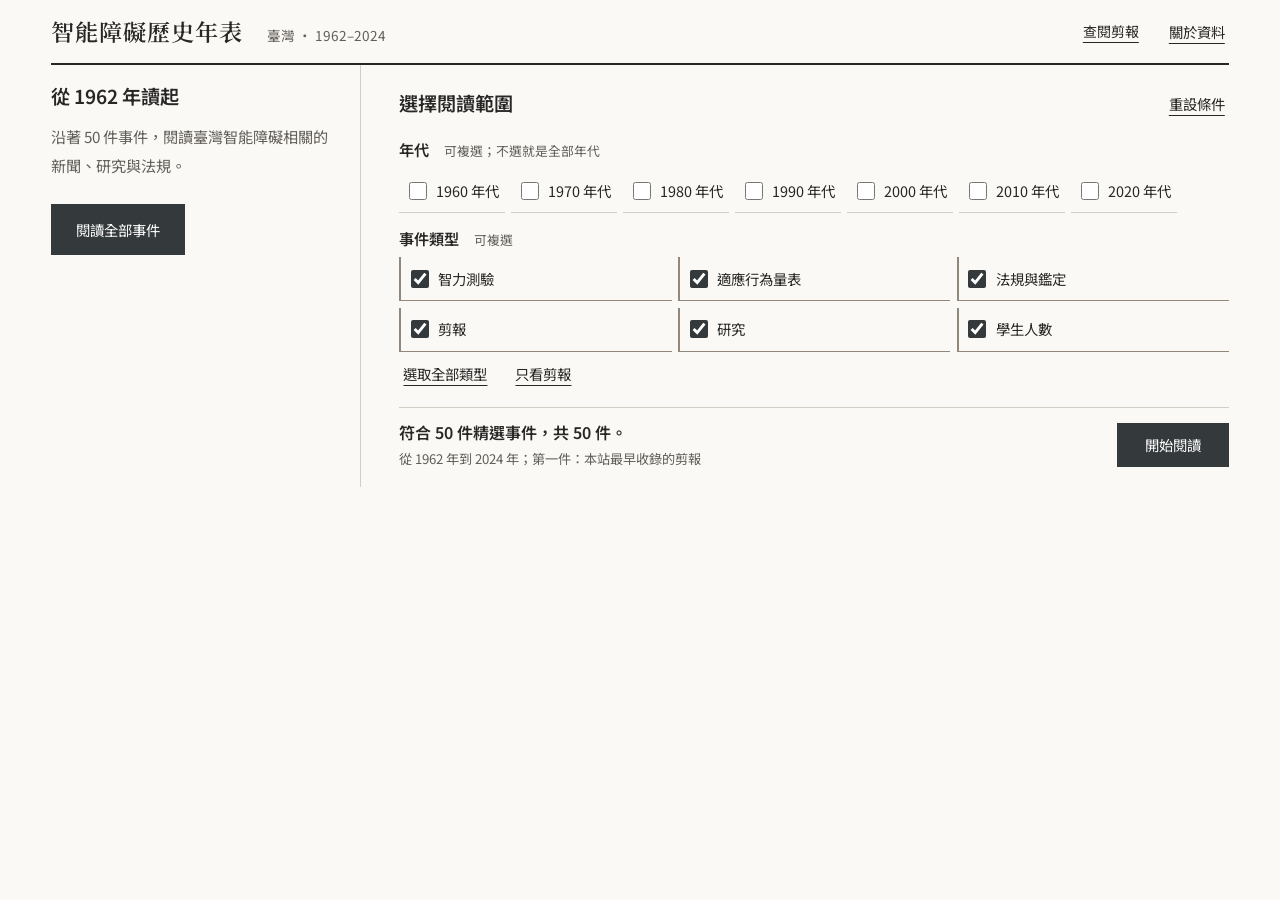
==== index.html @ f9fdf87b "Remove attachment example notices from event headings" ====
<!doctype html>
<html lang="zh-Hant-TW"><head><meta charset="utf-8">
<meta name="viewport" content="width=device-width,initial-scale=1,viewport-fit=cover">
<meta name="color-scheme" content="light dark">
<meta name="description" content="50 件智能障礙歷史精選事件，結合 738 篇剪報、研究與人數資料。選擇範圍後沿時間閱讀。">
<title>智能障礙歷史年表</title>
<link rel="icon" href="icon.svg">
<link rel="preconnect" href="https://fonts.googleapis.com">
<link rel="preconnect" href="https://fonts.gstatic.com" crossorigin>
<link href="https://fonts.googleapis.com/css2?family=Noto+Serif+TC:wght@500;600&family=Noto+Sans+TC:wght@400;500;600&display=swap" rel="stylesheet">
<style>:root{color-scheme:light;--paper:#f7f5ef;--ink:#252e2b;--muted:#59625c;--line:#c9cdc3;--subtle:#e9ece3;--active:#294b3d;--on:#fff;--iq:#305c80;--ab:#28745d;--law:#8a6023;--news:#a34d30;--lit:#835478;--people:#566936;--serif:'Noto Serif TC','PMingLiU',serif;--sans:'Noto Sans TC','Microsoft JhengHei',sans-serif;--column:320px}
*{box-sizing:border-box}html{font-size:16px;scroll-padding-top:20px}body{margin:0;background:var(--paper);color:var(--ink);font:1rem/1.8 var(--sans);overflow-wrap:anywhere}button,input,select{font:inherit;color:inherit}a{color:inherit;text-underline-offset:5px}button{cursor:pointer;background:transparent;border:1px solid var(--line);border-radius:3px;padding:8px 15px;min-height:44px;font-size:.9rem;line-height:1.6}button:hover{background:var(--subtle);border-color:var(--muted)}button:disabled{cursor:default;opacity:.45}button:disabled:hover{background:transparent;border-color:var(--line)}.primary{background:var(--active);border-color:var(--active);color:var(--on)}.primary:hover{background:#1d3c30;border-color:#1d3c30}.text-button{border:0;text-decoration:underline;text-underline-offset:5px;padding-inline:4px}.text-button:hover{background:transparent}h1,h2,h3,h4,p{margin:0}h1{font:600 clamp(1.9rem,3vw,2.7rem)/1.45 var(--serif);letter-spacing:.015em}h2{font:600 1.45rem/1.6 var(--serif)}h3{font-size:1.05rem;font-weight:600}h4{font-size:1rem;font-weight:500}:focus-visible{outline:3px solid var(--active);outline-offset:4px}input[type=checkbox]{width:18px;height:18px;accent-color:var(--active);flex:none}[hidden]{display:none!important}.sr-only{position:absolute;width:1px;height:1px;overflow:hidden;clip-path:inset(50%)}.skip{position:absolute;top:8px;left:8px;z-index:20;background:var(--paper);padding:12px}.skip:not(:focus){clip-path:inset(50%);width:1px;height:1px;overflow:hidden;padding:0}.site-header{display:flex;align-items:center;justify-content:space-between;gap:20px;flex-wrap:wrap;margin:0 4vw;padding:16px 0;border-bottom:1px solid var(--ink)}.brand{display:flex;align-items:center;gap:12px;font-family:var(--serif);font-weight:600;text-decoration:none}.site-header nav{display:flex;align-items:center;gap:26px;font-size:.875rem}.site-header a,.site-header button{min-height:44px;display:inline-flex;align-items:center}.site-header nav a{text-decoration:underline}.site-header nav a:hover{text-decoration:underline}.site-header nav a[aria-current=page]{border-bottom:2px solid var(--active)}main{max-width:1800px;margin:auto;padding:0 4vw 64px}.section-index{font-size:.8rem;letter-spacing:.07em;color:var(--muted)}.eyebrow{margin-bottom:8px}#selection{display:grid;grid-template-columns:minmax(240px,1fr) minmax(0,2.1fr);border-top:1px solid var(--line);max-width:1400px}.selection-intro{padding:32px 42px 32px 0;border-right:1px solid var(--line)}.selection-intro h2{font-size:2rem;line-height:1.6;margin:14px 0}.selection-intro>p:not(.section-index){font-size:.95rem;color:var(--muted)}.selection-intro>.primary{display:block;width:100%;max-width:300px;margin-top:24px;padding-block:13px;text-align:left}.selection-intro>#resumeReading{margin-top:12px;width:100%;max-width:300px}.selection-form{padding:26px 0 20px 42px}.section-title{display:flex;justify-content:space-between;align-items:center;margin-bottom:8px}.section-lead{color:var(--muted);font-size:.9rem;margin-top:6px}fieldset{border:0;margin:28px 0;padding:0}legend{font-size:1rem;font-weight:600;margin-bottom:13px;padding:0;width:100%}legend small{font-size:.8rem;font-weight:400;color:var(--muted);margin-left:12px}.step{display:inline-block;font:500 .8rem/1.5 var(--sans);color:var(--muted);margin-right:14px}.choices{display:flex;flex-wrap:wrap;gap:9px}.choices label{display:flex;align-items:center;gap:10px;padding:10px 14px;border:1px solid var(--line);border-radius:3px;min-height:48px;font-size:.9rem;cursor:pointer}.choices label:hover{background:var(--subtle)}.choices label:has(input:checked){border-color:var(--active);background:var(--subtle)}.types{display:grid;grid-template-columns:repeat(3,minmax(0,1fr))}.types label{border-left:3px solid var(--category)}.choice-actions{display:flex;gap:20px;margin-top:8px}.words label{font-size:.875rem}.help{font-size:.825rem;color:var(--muted);margin:8px 0 12px}.filter-preview{border-top:1px solid var(--line);padding-top:18px}.filter-preview>p:first-child{font-weight:600}.filter-preview .help{min-height:1.8em;margin-bottom:0}.form-actions{display:flex;align-items:center;flex-wrap:wrap;gap:12px;margin-top:18px}.form-actions .primary{min-width:190px;padding-block:12px}.reader-controls{border-top:1px solid var(--ink)}.decade-nav{display:flex;gap:0;border-top:1px solid var(--line);border-bottom:1px solid var(--line);overflow-x:auto;scrollbar-width:thin}.decade-nav button{flex:1;white-space:nowrap;border:0;border-radius:0;border-bottom:3px solid transparent;min-width:112px;padding:12px 18px;text-align:left}.decade-nav button span{display:block;font-size:.75rem;color:var(--muted)}.decade-nav button[aria-current=true]{border-bottom-color:var(--active);background:var(--subtle);font-weight:600}.reading-position{display:flex;align-items:center;justify-content:space-between;gap:16px;margin:22px 0 0}.reading-position p{font-size:.9rem;font-weight:500}.move-controls{display:flex;gap:8px}.timeline-viewport{overflow-x:auto;overflow-y:hidden;overscroll-behavior-x:contain;overflow-anchor:none;scroll-padding-inline:8px;padding:4px 4px 24px;scrollbar-color:var(--muted) var(--subtle);min-width:0}.timeline{list-style:none;display:flex;align-items:stretch;gap:32px;width:max-content;padding:0 8px;margin:0;position:relative;min-height:240px}.timeline:before{content:'';position:absolute;left:8px;right:8px;top:46px;height:1px;background:var(--line)}.timeline>li{width:var(--column);flex:none;position:relative;--category:var(--law);scroll-margin:12px}.decade-label{height:32px;font-size:.8rem;color:var(--muted)}.event-details>summary{position:relative;padding-top:32px;list-style:none;cursor:pointer;min-height:90px}.event-details>summary::-webkit-details-marker{display:none}.event-details>summary:before{content:'';position:absolute;top:9px;left:0;width:12px;height:12px;background:var(--paper);border:2px solid var(--category);border-radius:50%}.event-details[open]>summary:before{background:var(--category);box-shadow:0 0 0 4px var(--paper)}.event-meta{display:flex;align-items:center;flex-wrap:wrap;gap:8px 12px;font-size:.825rem;color:var(--muted);margin-bottom:12px}.event-meta>span:first-child{font-size:1.4rem;font-family:var(--serif);color:var(--ink);font-weight:600}.category{border-left:3px solid var(--category);padding-left:8px}.event-title{font-size:1.15rem;font-weight:600;display:flex;justify-content:space-between;align-items:flex-start;gap:14px}.event-title:after{content:'＋';font-size:1.2rem;font-weight:400;flex:none;color:var(--muted)}.event-details[open] .event-title:after{content:'−'}.event-body{margin-top:18px;padding-top:18px;border-top:1px solid var(--line)}.event-date{font-size:.825rem;color:var(--muted);margin-bottom:16px}.draft-label{font-size:.75rem;color:var(--muted);margin-bottom:10px}.easy-text{font-size:1rem;line-height:1.95}.easy-text p,.full-text p{margin-bottom:12px}.more{margin-top:14px}.more>summary{cursor:pointer;min-height:44px;font-size:.875rem;padding:9px 0}.full-text{font-size:.95rem}.source{font-size:.825rem;color:var(--muted);margin:16px 0}.source dt{font-weight:600;color:var(--ink)}.source dd{margin:0 0 10px}.event-actions{display:flex;justify-content:space-between;border-top:1px solid var(--line);margin-top:20px;padding-top:10px}.event-actions button{font-size:.8rem}.media-section{border-top:1px solid var(--line);padding-top:20px;margin-top:20px}.media-section h3{font-size:1rem}.sample-notice{font-size:.8rem;color:var(--muted);margin:8px 0 14px}.media-switch{display:flex;gap:0;border-bottom:1px solid var(--line);margin-bottom:16px}.media-switch button{border:0;border-bottom:2px solid transparent;border-radius:0;flex:1;font-size:.825rem;padding-inline:6px}.media-switch button[aria-pressed=true]{border-bottom-color:var(--active);font-weight:600;background:var(--subtle)}.media-item{margin:0 0 16px}.media-item h4{margin-bottom:10px;font-size:.9rem}.image-button{padding:0;border:0;background:none;display:block;width:100%;min-height:44px}.image-button img{display:block;width:100%;height:auto;aspect-ratio:3/2;object-fit:cover}.media-item[data-kind=clip] img{aspect-ratio:4/3;object-fit:contain;background:var(--subtle)}.media-caption{font-size:.8rem;color:var(--muted);margin-top:10px}.sample-badge{display:inline-block;font-size:.7rem;border:1px solid var(--line);padding:0 5px;vertical-align:middle;margin-left:6px}.audio-player{width:100%;min-width:0;height:48px}.audio-speed{font-size:.825rem;display:flex;gap:8px;align-items:center;margin-top:8px}.audio-speed select{background:var(--paper);border:1px solid var(--line);min-height:44px;padding:4px 12px}.transcript{font-size:.875rem}.transcript ol{list-style:none;margin:0;padding:0}.transcript li{margin:14px 0;padding:8px 0}.transcript li.current{background:var(--subtle);box-shadow:-4px 0 var(--active)}.transcript button{font-size:.8rem;min-height:44px;padding:4px 10px;margin-bottom:6px}.translation{color:var(--muted);font-size:.825rem}.audio-error{font-size:.85rem;color:var(--muted)}.library-heading{margin:26px 0}.library-heading h2{font-size:2rem}.library-heading p{font-size:.95rem;color:var(--muted);margin-top:10px}.archive-controls{display:flex;justify-content:space-between;align-items:flex-start;gap:30px;padding:20px 0;border-block:1px solid var(--line)}.search-field{display:flex;flex-direction:column;gap:8px;font-size:.9rem;max-width:560px;flex:1}.search-field input{font-size:1rem;border:1px solid var(--line);background:var(--paper);border-radius:3px;padding:12px;min-height:48px;width:100%}#newsCount{font-size:.85rem;margin:20px 0}.news-rows{list-style:none;margin:0 0 24px;padding:0;max-width:1100px}.news-rows>li{padding:20px 0;border-top:1px solid var(--line)}.news-rows summary{cursor:pointer;min-height:44px;list-style:none}.news-rows summary::-webkit-details-marker{display:none}.clip-meta{font-size:.825rem;color:var(--muted)}.clip-title{font-size:1.1rem;font-weight:500;margin-top:4px}.clip-title:after{content:' ＋';color:var(--muted)}details[open]>summary .clip-title:after{content:' −'}.clip-codes{font-size:.9rem;color:var(--muted);margin:14px 0}.clip-preview{max-width:400px;margin:18px 0}.clip-preview img{width:100%;height:auto}.empty{padding:40px 0;max-width:700px}.empty h2{margin-top:12px}.empty p{margin:10px 0 18px}dialog{border:1px solid var(--line);border-radius:4px;color:var(--ink);background:var(--paper);padding:26px;max-width:min(92vw,1000px);max-height:90dvh;overflow:auto;box-shadow:0 20px 80px #0003}dialog::backdrop{background:rgb(20 30 25 / .6)}dialog form{display:flex;justify-content:flex-end;margin-bottom:12px}dialog h2{margin-bottom:16px}.image-dialog{width:min(92vw,1100px)}.image-tools{margin-bottom:12px}.image-canvas{overflow:auto;max-height:65dvh}.image-canvas img{max-width:100%;height:auto;display:block;margin:auto}.image-canvas.zoomed img{max-width:none;width:160%}.image-dialog>p{font-size:.9rem;margin-top:16px}.about-dialog,.share-dialog{width:min(92vw,680px)}.about-dialog p,.share-dialog p{margin:16px 0}.share-dialog .search-field{margin-bottom:20px}.directory-dialog{width:min(92vw,760px)}.directory-dialog .search-field{max-width:none}.directory-results{list-style:none;padding:0;margin:0}.directory-results li{border-top:1px solid var(--line)}.directory-results button{width:100%;text-align:left;border:0;border-radius:0;padding:16px 8px}.directory-results span{display:block;font-size:.8rem;color:var(--muted)}.directory-results strong{font-size:1rem;font-weight:500}html.large-text{font-size:19px}.large-text{--column:370px}body[data-mode=read] h1{font-size:1.85rem}.list-view .timeline-viewport{overflow:visible}.list-view .timeline{display:block;width:100%;max-width:960px;margin:auto;padding:0 0 0 26px}.list-view .timeline:before{width:1px;height:auto;left:0;top:0;bottom:0;right:auto}.list-view .timeline>li{width:100%;padding:0 0 28px}.list-view .decade-label{height:auto;min-height:10px}.list-view .event-details>summary{padding-top:12px;min-height:0}.list-view .event-details>summary:before{left:-32px;top:27px}.list-view .event-title{font-size:1.25rem}.list-view .event-body{max-width:760px}.list-view .media-item{max-width:600px}.list-view .media-section{max-width:680px}.list-view .move-controls{display:none}
@media(max-width:1050px){.types{grid-template-columns:repeat(2,minmax(0,1fr))}.selection-intro{padding-right:26px}.selection-form{padding-left:26px}}
@media(max-width:700px){.site-header{margin-inline:20px;padding-block:12px;gap:8px}.site-header nav{gap:20px;width:100%;font-size:.825rem}main{padding:0 20px 40px}#selection{display:block}.selection-intro{padding:24px 0;border-right:0;border-bottom:1px solid var(--line)}.selection-intro h2{font-size:1.45rem;margin:10px 0}.selection-intro h2 br{display:none}.selection-intro>p br{display:none}.selection-intro>.primary{max-width:none;margin-top:18px}.selection-form{padding:22px 0}.selection-form h2{font-size:1.3rem}.section-title{margin-bottom:4px}legend small{display:block;margin-left:32px;margin-top:3px}.types{grid-template-columns:repeat(2,minmax(0,1fr))}.choices label{padding:9px;font-size:.85rem;gap:7px}.decades{display:grid;grid-template-columns:repeat(2,minmax(0,1fr))}.words{gap:8px}.form-actions .primary{flex:1}.decade-nav button{min-width:105px;padding:10px 12px}.reading-position{margin-top:18px;gap:8px}.reading-position p{font-size:.8rem}.move-controls button{font-size:.8rem;padding:8px 10px}.timeline{gap:24px}.timeline>li{width:min(80vw,340px)}.large-text .timeline>li{width:min(84vw,390px)}.list-view .timeline>li{width:100%}.archive-controls{display:block}.archive-controls .search-field{margin-top:18px}dialog{padding:20px;max-width:94vw}.event-meta>span:first-child{font-size:1.35rem}.event-title{font-size:1.1rem}.list-view .timeline{padding-left:22px}.list-view .event-details>summary:before{left:-28px}}
@media(prefers-color-scheme:dark){:root{color-scheme:dark;--paper:#202923;--ink:#eff0e9;--muted:#bbc4b9;--line:#526053;--subtle:#303f34;--active:#b6d4bc;--on:#1a2e21;--iq:#90b6d5;--ab:#8ac9ae;--law:#e5bd7f;--news:#edac8b;--lit:#d3aed0;--people:#c0d69b}.primary:hover{background:#c8e6cd;color:#1a2e21}}
@media(prefers-reduced-motion:no-preference){button,a{transition:background-color .12s ease}}
@media print{.site-header,.reader-controls,.reading-position,.event-actions,.media-switch,.media-section,dialog{display:none!important}body{background:white;color:black}#timelineViewport{overflow:visible}.timeline{display:block;width:100%;padding:0}.timeline:before,.event-details>summary:before{display:none}.timeline>li{width:100%;break-inside:avoid;padding-bottom:20px}.event-details>summary{padding-top:0}.event-body{border-color:#999}}

/* One masthead and one reading column keep the dates close to the events. */
:root {
  --page-width: 86rem;
  --gutter: clamp(1rem, 4vw, 4rem);
  --control-edge: #788379;
}
.site-header, main {
  width: min(calc(100% - 2 * var(--gutter)), var(--page-width));
  margin-inline: auto;
}
.site-header { padding: 1.25rem 0; gap: .5rem 2rem; }
.masthead { display: flex; align-items: baseline; flex-wrap: wrap; gap: .125rem 1.2rem; }
.masthead h1 { font: 600 clamp(1.45rem, 2.6vw, 2.15rem)/1.4 var(--serif); }
.masthead p { font-size: .9rem; color: var(--muted); }
.site-header nav { width: auto; }
main { padding: 0 0 3rem; }
#selection { border-top: 0; }
.selection-intro { padding-top: 2.2rem; }
.selection-intro h2 { margin: 0 0 .65rem; font-size: 1.65rem; }
.selection-intro > p { max-width: 23em; }
.selection-intro > .primary { width: auto; padding-inline: 1.5rem; text-align: center; }
.selection-form { padding-top: 2rem; }
.section-title { gap: .75rem; }
.move-controls button, #resumeReading, #cancelFilters, .preferences-form button[value=cancel],
.choices label, .search-field input {
  border-color: var(--control-edge);
}
.choices label:has(input:checked) { border-color: var(--active); }
.reader-controls { border: 0; }
.reader-heading {
  display: flex;
  align-items: end;
  justify-content: space-between;
  flex-wrap: wrap;
  gap: .75rem 2rem;
  padding: 1.75rem 0 1.25rem;
}
.reader-heading h2 { font-size: clamp(1.45rem, 2.2vw, 1.9rem); }
#appliedSummary { margin-top: .2rem; font-size: .95rem; color: var(--muted); }
.reader-actions { display: flex; flex-wrap: wrap; column-gap: 1rem; }
.reader-actions button {
  border: 0; padding: .45rem .25rem;
  text-decoration: underline; text-underline-offset: .3em;
}
.reader-actions button:hover { color: var(--active); background: var(--subtle); }
.decade-nav { padding-block: 3px; }
.decade-nav button:not([aria-current="true"]) { border-bottom-color: transparent; }
.decade-nav button[aria-current="true"] { border-bottom-color: var(--active); }
.decade-nav button:focus-visible { outline-offset: -4px; }
.reading-position { margin-top: 1.1rem; flex-wrap: wrap; }
.reading-position p { font-variant-numeric: tabular-nums; font-size: 1rem; }
.timeline { gap: 2.25rem; }
.event-meta > span:first-child { font-size: 1.7rem; line-height: 1.3; }
.event-title { font-family: var(--serif); font-size: 1.25rem; line-height: 1.6; }
.event-details > summary:hover .event-title { text-decoration: underline; text-underline-offset: .2em; }
.event-body { line-height: 1.85; }
#preferencesDialog { width: min(27rem, 94vw); }
.preferences-form { display: block; margin: 0; }
.preferences-form fieldset { margin: 1rem 0; }
.preferences-form legend { margin-bottom: .25rem; }
.preferences-form label { display: flex; align-items: center; gap: .7rem; min-height: 44px; cursor: pointer; }
.preferences-form input { accent-color: var(--active); }
.preferences-form input[type=radio] { width: 18px; height: 18px; }
.preferences-form .form-actions { border-top: 1px solid var(--line); padding-top: 1rem; }
:where(.choices, .preferences-form) label:has(input:focus-visible) {
  outline: 3px solid var(--active); outline-offset: 2px;
}
@media (max-width: 700px) {
  .site-header { align-items: baseline; padding: .8rem 0 .5rem; }
  .masthead { display: block; }
  .reader-heading, .selection-intro, .selection-form { padding-block: 1.2rem; }
  .reader-heading { display: block; }
  .reader-actions { margin-top: .4rem; column-gap: .8rem; }
  .timeline { gap: 1.5rem; }
  .section-title { flex-wrap: wrap; }
}
@media (prefers-color-scheme: dark) {
  :root { --control-edge: #869789; }
}
@media (prefers-reduced-motion: no-preference) {
  /* Local feedback only. Text and controls are available throughout. */
  dialog[open] { animation: reveal-surface 140ms ease-out; }
  dialog[open]::backdrop { animation: shade-backdrop 140ms ease-out; }
  .event-details[open] > .event-body { animation: reveal-surface 160ms ease-out; }
  @keyframes shade-backdrop {
    from { opacity: 0; }
    to { opacity: 1; }
  }
  @keyframes reveal-surface {
    from { transform: translateY(3px); }
    to { transform: translateY(0); }
  }
}
@media print {
  .site-header { display: block !important; }
  .site-header nav, .reader-actions { display: none; }
  .site-header, main { width: 100%; }
}

/* Size the track to the reading pane, including at large text sizes. */
@media screen {
  body:not(.list-view) .timeline-viewport {
    container-type: inline-size;
    padding: 6px 0 12px;
    scroll-padding-inline: 0;
    scroll-snap-type: x mandatory;
  }
  body:not(.list-view) .timeline {
    --cards: 1;
    --card-gap: 1rem;
    display: grid;
    grid-auto-flow: column;
    grid-auto-columns: calc((100% - (var(--cards) - 1) * var(--card-gap)) / var(--cards));
    width: 100%;
    min-height: 0;
    gap: var(--card-gap);
    padding: 0;
  }
  @container (min-width: 39em) { body:not(.list-view) .timeline { --cards: 2; } }
  @container (min-width: 60em) { body:not(.list-view) .timeline { --cards: 3; } }
  @container (min-width: 80em) { body:not(.list-view) .timeline { --cards: 4; } }
  body:not(.list-view) .timeline > li {
    width: auto;
    min-width: 0;
    padding-inline: 8px;
    scroll-margin: 0;
    scroll-snap-align: start;
  }
  body:not(.list-view) .timeline::before { display: none; }
  body:not(.list-view) .timeline > li::before {
    content: "";
    position: absolute;
    inset: 46px calc(-1 * var(--card-gap)) auto 8px;
    border-top: 1px solid var(--line);
  }
  body:not(.list-view) .timeline > li:last-child::before { right: 8px; }
}
@media screen and (min-width: 56em) {
  .site-header { padding-block: .45rem; }
  main { padding-bottom: 1rem; }
  .masthead h1, body[data-mode=read] .masthead h1 { font-size: 1.6rem; }
  .reader-heading { padding: .75rem 0; }
  .reader-heading h2, .selection-intro h2 { font-size: 1.45rem; }
  .decade-nav button { min-width: 6rem; padding: .35rem .75rem; }
  .reading-position { margin-top: .45rem; }
  .event-meta { margin-bottom: .45rem; }
  .event-meta > span:first-child { font-size: 1.4rem; }
  .event-title { font-size: 1.15rem; }
  #selection { grid-template-columns: minmax(12rem, 1fr) minmax(0, 2.8fr); }
  .selection-intro, .selection-form { padding-block: 1rem; min-width: 0; }
  .selection-form { padding-left: clamp(1.25rem, 3vw, 2.5rem); }
  #filterForm fieldset { min-width: 0; margin: .7rem 0; }
  #filterForm legend { margin-bottom: .35rem; }
  .choices { gap: .4rem; }
  .choices label { min-height: 44px; padding: .3rem .65rem; gap: .4rem; }
  .types { grid-template-columns: repeat(3, minmax(0, 1fr)); }
  .choice-actions { margin-top: 0; }
  .filter-result {
    display: flex;
    align-items: center;
    justify-content: space-between;
    flex-wrap: wrap;
    gap: .5rem 1rem;
    padding-top: .65rem;
    border-top: 1px solid var(--line);
  }
  .filter-preview { padding: 0; border: 0; }
  .filter-preview .help { margin: 0; }
  .filter-result .form-actions { margin: 0; }
  .filter-result .primary { min-width: 7rem; padding-block: .4rem; }
}
/* Keep the desktop picker compact. Reading content follows the page height. */
@media screen and (min-width: 56em) and (min-height: 36em) {
  html:not(.large-text) body[data-mode=select] {
    display: flex;
    flex-direction: column;
    height: 100dvh;
  }
  html:not(.large-text) body[data-mode=select] main {
    flex: 1;
    min-height: 0;
    margin-block: 0;
    padding-block: 0;
    display: flex;
    flex-direction: column;
  }
  body[data-mode=select] #selection { overflow-y: auto; }

}

/* Use the space above the cards for navigation, leaving room for the text below. */
@media screen and (min-width: 56em) {
  .reader-heading > div:first-child { display: flex; align-items: baseline; flex-wrap: wrap; gap: .3rem 1rem; }
  .reading-position { margin-block: .4rem; }
  .reading-position .move-controls { margin-left: auto; }
  body:not(.list-view) .decade-label { display: none; }
  body:not(.list-view) .timeline > li::before { top: 14px; }
  body:not(.list-view) .event-body { margin-top: .6rem; padding-top: .6rem; }
  body:not(.list-view) .event-body :is(.event-date, .draft-label, .easy-text p) { margin-bottom: .4rem; }
  body:not(.list-view) .event-body .more { margin-top: .4rem; }
  body:not(.list-view) .event-actions { margin-top: .45rem; padding-top: .25rem; }
}
@media screen and (max-width: 55.999em) {
  .reading-position { flex-wrap: wrap; }
}
@media screen and (min-width: 56em) and (max-height: 44em) {
  .site-header { padding-block: .15rem; }
  .reader-heading { padding-block: .3rem; }
  .decade-nav button { text-align: center; padding-inline: .35rem; }
  .decade-nav button span { display: inline; margin-left: .5em; }
  #filterForm fieldset { margin-block: .5rem; }
}

/* Archival index: type, rules and restrained emphasis. */
:root {
  --paper: #faf9f6;
  --ink: #282725;
  --muted: #625e58;
  --line: #d2cec6;
  --subtle: #eeebe5;
  --active: #81452e;
  --control-edge: #91887b;
}
.site-header { border-bottom: 2px solid var(--ink); }
.masthead { column-gap: 1.5rem; }
.masthead h1 { letter-spacing: .04em; }
.masthead p { font-size: .85rem; font-variant-numeric: tabular-nums; }
button, .choices label, dialog, .search-field input { border-radius: 0; }
.primary { padding-inline: 1.3rem; }
.primary:hover { background: #61301e; border-color: #61301e; }
.selection-intro h2, .selection-form h2, .reader-heading h2,
.library-heading h2, dialog h2 {
  font-family: var(--sans);
  font-weight: 600;
}
.selection-intro > p { line-height: 1.9; }
.choices label {
  border: 0;
  border-bottom: 1px solid var(--line);
  background: transparent;
  padding-inline: .35rem;
}
.choices label:has(input:checked) {
  background: transparent;
  border-color: var(--control-edge);
}
.choices label:hover { background: var(--subtle); }
.types label { border-left: 2px solid var(--category); }
#filterForm legend { font-size: .95rem; }
#filterForm legend small { font-size: .8rem; }
.reader-actions { gap: .25rem 1.25rem; }
.reader-actions button { font-size: .85rem; text-decoration-thickness: 1px; }
.decade-nav { padding-block: 0; border-top: 0; border-bottom-color: var(--control-edge); }
.decade-nav button {
  padding-block: .6rem;
  text-align: left;
  font-family: var(--serif);
  font-size: 1.15rem;
  font-weight: 500;
}
.decade-nav button span { font-family: var(--sans); font-size: .75rem; font-weight: 400; }
.decade-nav button[aria-current=true] {
  background: transparent;
  color: var(--active);
  border-bottom-color: var(--active);
  font-weight: 600;
}
.decade-nav button:hover { background: var(--subtle); }
.reading-position p { color: var(--muted); font-size: .85rem; font-weight: 400; }
.move-controls button { border: 0; padding-inline: .4rem; font-size: .9rem; }
.move-controls { gap: 1.5rem; }
.event-meta { gap: .45rem .75rem; }
.event-meta > span:first-child { font-weight: 500; font-variant-numeric: lining-nums tabular-nums; }
.category { border-left: 2px solid var(--category); padding-left: .5rem; font-size: .8rem; color: var(--category); }
.event-title, .list-view .event-title {
  font-family: var(--sans);
  font-weight: 500;
  font-size: 1.1rem;
  line-height: 1.65;
}
.event-details > summary::before { width: 8px; height: 8px; top: 11px; border-color: var(--category); }
.event-details[open] > summary::before { background: var(--category); }
.event-title::after { font-size: 1rem; color: var(--ink); }
.event-body { border-top-color: var(--line); }
.event-date { font-variant-numeric: tabular-nums; }
.sample-badge { border-color: var(--control-edge); }
dialog { box-shadow: 0 12px 48px #0002; }
@media screen and (min-width: 56em) {
  .masthead h1, body[data-mode=read] .masthead h1 { font-size: 1.45rem; }
  .site-header { padding-block: .6rem; }
  .reader-heading { padding-block: 1rem .75rem; }
  .reader-heading h2, .selection-intro h2, .selection-form h2 { font-size: 1.2rem; }
  .decade-nav button span { display: block; margin-left: 0; }
  .event-meta > span:first-child { font-size: 1.6rem; }
  .selection-intro { padding-right: 1.5rem; }
}
@media (prefers-color-scheme: dark) {
  :root {
    --paper: #242321;
    --ink: #f0ede7;
    --muted: #c0b9ae;
    --line: #58534c;
    --subtle: #33302b;
    --active: #e4b199;
    --on: #242321;
    --control-edge: #9d9387;
  }
  .primary:hover { background: #f1c8b4; color: var(--on); border-color: #f1c8b4; }
}

/* Collection search and an in-place index use the same typographic hierarchy. */
:root { --active: #343a3c; }
.primary:hover { background: #202628; border-color: #202628; }
.reader-find {
  display: flex;
  flex-wrap: wrap;
  align-items: flex-start;
  gap: .75rem 2rem;
  padding: .35rem 0 .85rem;
}
#readerSearchForm { flex: 0 1 30rem; min-width: 0; }
#readerSearchForm > label { display: block; font-size: .85rem; margin-bottom: .3rem; }
.search-line { display: flex; gap: .5rem; }
.search-line input {
  width: 100%;
  min-width: 0;
  min-height: 44px;
  padding: .5rem .65rem;
  border: 1px solid var(--control-edge);
  background: var(--paper);
  font: inherit;
  font-size: 1rem;
}
.search-line button { flex: none; font-size: .85rem; }
#quickFilters { flex: 1 1 16rem; padding-top: 1.7rem; }
#quickFilters > summary { min-height: 44px; padding-block: .5rem; cursor: pointer; font-size: .9rem; }
.quick-filter-fields { padding: .5rem 0 1rem; }
.quick-filter-fields fieldset { margin: .6rem 0; }
.quick-filter-fields legend { font-size: .9rem; margin-bottom: .4rem; }
.quick-filter-fields .types { grid-template-columns: repeat(2,minmax(0,1fr)); }
.active-filters { display: flex; flex-wrap: wrap; gap: 0 1.25rem; padding-bottom: .5rem; }
.active-filters:empty { display: none; }
.active-filters button {
  border: 0;
  padding: .3rem 0;
  font-size: .85rem;
  text-align: left;
  text-decoration: underline;
  text-underline-offset: .3em;
}
.active-filters button span { margin-left: .35rem; }
.reader-search-panel { border-block: 1px solid var(--line); padding: 1rem 0; margin-bottom: 1rem; }
#readerSearchCount { font-size: .9rem; margin-bottom: .5rem; }
.directory-results > .directory-group { border: 0; }
.directory-group h3 {
  display: flex;
  gap: 1rem;
  align-items: baseline;
  font: 500 1.15rem/1.7 var(--serif);
  padding: 1rem 0 .4rem;
}
.directory-group h3 span { font: 400 .8rem/1.7 var(--sans); color: var(--muted); }
.directory-group ol { list-style: none; margin: 0; padding: 0; }
.directory-group li { border-top: 1px solid var(--line); }
.directory-results .directory-meta { display: flex; flex-wrap: wrap; align-items: center; gap: .65rem; }
.directory-results .category { display: inline; color: var(--category); }
.directory-results strong { display: block; }
.reader-search-panel .directory-group ol { display: grid; grid-template-columns: repeat(2,minmax(0,1fr)); gap: 0 1.75rem; }
@media(max-width:700px) {
  .reader-find { display: block; padding-bottom: .5rem; }
  #quickFilters { padding-top: .25rem; }
  .reader-search-panel .directory-group ol { display: block; }
}
@media(prefers-color-scheme:dark) {
  :root { --active: #d8d9d6; }
  .primary:hover { background: #f0f0ec; border-color: #f0f0ec; }
}
@media print { .reader-find, .active-filters, .reader-search-panel { display: none; } }
</style></head><body>
<noscript><p>請開啟 JavaScript 以使用篩選與年表。原始資料與整理方式也可在本網站的 README 閱讀。</p></noscript>
<a class="skip" href="#content">跳到主要內容</a>
<header class="site-header">
  <div class="masthead">
    <h1><a class="brand" href="index.html">智能障礙歷史年表</a></h1>
    <p>臺灣 · 1962–2024</p>
  </div>
  <nav aria-label="網站"><a href="#clippings" id="navNews">查閱剪報</a><button type="button" class="text-button" id="aboutButton">關於資料</button></nav>
</header>
<main id="content" tabindex="-1">
<section id="selection" aria-labelledby="selectionTitle">
<div class="selection-intro">
  <h2>從 1962 年讀起</h2>
  <p>沿著 50 件事件，閱讀臺灣智能障礙相關的新聞、研究與法規。</p>
  <button type="button" class="primary" id="readAll">閱讀全部事件</button>
  <button type="button" id="resumeReading" hidden>繼續上次閱讀</button>
  <p id="resumeLabel" class="help" hidden></p>
</div>
<div class="selection-form"><div class="section-title"><h2 id="selectionTitle" tabindex="-1">選擇閱讀範圍</h2><button type="button" class="text-button" id="resetFilters">重設條件</button></div>
<form id="filterForm"><fieldset><legend>年代 <small>可複選；不選就是全部年代</small></legend><div id="decadeOptions" class="choices decades"></div></fieldset>
<fieldset><legend>事件類型 <small>可複選</small></legend><div id="typeOptions" class="choices types"></div><div class="choice-actions"><button type="button" class="text-button" id="selectAllTypes">選取全部類型</button><button type="button" class="text-button" id="onlyNews">只看剪報</button></div></fieldset>
<fieldset id="wordField" hidden><legend>新聞用語 <small>符合任一所選用語即可</small></legend><p class="help">這些是報紙當年的用詞，可能帶有歧視。保留原詞，方便查找歷史資料。</p><div id="wordOptions" class="choices words"></div></fieldset>
<div class="filter-result">
  <div class="filter-preview"><p id="filterCount" role="status" aria-live="polite"></p><p id="filterPreview" class="help"></p></div>
  <div class="form-actions"><button class="primary" type="submit" id="applyButton">開始閱讀 →</button><button type="button" id="cancelFilters" hidden>取消調整</button></div>
</div></form></div></section>
<section id="reader" hidden aria-label="精選年表">
<div class="reader-controls">
  <div class="reader-heading">
    <div><h2 id="readerTitle" tabindex="-1">精選事件</h2><p id="appliedSummary"></p></div>
    <div class="reader-actions">
      <button type="button" id="editFilters">調整範圍</button>
      <button type="button" id="openDirectory">事件目錄</button>
      <button type="button" id="openPreferences" aria-haspopup="dialog">閱讀設定</button>
      <button type="button" id="shareReading">分享</button>
    </div>
  </div>
  <div class="reader-find">
    <form id="readerSearchForm" role="search" aria-label="搜尋目前年表">
      <label for="readerQuery">搜尋事件</label>
      <div class="search-line"><input type="search" id="readerQuery" placeholder="年份、事件名稱或內文" autocomplete="off" aria-controls="readerSearchResults"><button type="submit">搜尋</button><button type="button" id="clearReaderQuery" hidden>清除</button></div>
    </form>
    <details id="quickFilters">
      <summary>年代與類別</summary>
      <div class="quick-filter-fields">
        <fieldset><legend>年代 <small>可複選；不選就是全部</small></legend><div id="quickDecades" class="choices decades"></div></fieldset>
        <fieldset><legend>事件類型 <small>可複選</small></legend><div id="quickTypes" class="choices types"></div></fieldset>
        <button type="button" class="text-button" id="resetQuickFilters">恢復全部事件</button>
      </div>
    </details>
  </div>
  <div id="activeFilters" class="active-filters" aria-label="目前篩選條件"></div>
  <section id="readerSearchPanel" class="reader-search-panel" hidden aria-label="事件搜尋結果">
    <p id="readerSearchCount" role="status"></p>
    <ol id="readerSearchResults" class="directory-results"></ol>
  </section>
  <nav id="decadeNav" class="decade-nav" aria-label="跳到年代"></nav>
</div>
<div class="reading-position"><p id="positionLabel" aria-live="off"></p><div class="move-controls"><button type="button" id="earlier" aria-label="移到較早的事件">← 較早</button><button type="button" id="later" aria-label="移到較晚的事件">較晚 →</button></div></div>
<div id="timelineViewport" class="timeline-viewport" role="region" aria-label="可左右捲動的精選年表" tabindex="0"><ol id="timeline" class="timeline"></ol></div>
<div id="readerEmpty" class="empty" hidden><p class="section-index">沒有符合的事件</p><h2>換個範圍，繼續找。</h2><p>可以減少年代或用語限制。完整剪報中仍可能有符合的資料。</p><button type="button" data-action="edit">調整篩選</button><button type="button" id="emptyReset">看全部 50 件</button></div>
</section>
<section id="newsLibrary" hidden aria-labelledby="newsTitle"><button type="button" id="backToTimeline">← 返回精選年表</button><header class="library-heading"><p class="section-index">資料查閱</p><h2 id="newsTitle" tabindex="-1">剪報資料庫</h2><p>738 篇剪報的日期、報別、整理標題與編碼。尚未提供原件全文。</p></header><div class="archive-controls"><div><p id="newsConditions" class="help"></p><button type="button" class="text-button" id="clearNewsScope">查閱全部年代與用語</button></div><label class="search-field">搜尋剪報<input type="search" id="newsQuery" placeholder="例如：家長陳情、報別或歷史用語" autocomplete="off"></label></div><p id="newsCount" role="status" aria-live="polite"></p><ol id="newsRows" class="news-rows"></ol><div id="newsEmpty" class="empty" hidden>沒有符合的剪報。請更換搜尋字詞，或調整年代與用語。</div><button type="button" id="moreNews">再看 40 篇</button></section>
<p class="sr-only" id="readerStatus" role="status" aria-live="polite"></p></main>
<dialog id="preferencesDialog" aria-labelledby="preferencesTitle">
  <h2 id="preferencesTitle">閱讀設定</h2>
  <form method="dialog" class="preferences-form">
    <fieldset><legend>文字</legend>
      <label><input type="checkbox" id="easyToggle">顯示易讀介紹</label>
      <label><input type="checkbox" id="largeToggle">使用大字</label>
    </fieldset>
    <fieldset><legend>閱讀方向</legend>
      <label><input type="radio" name="layout" value="timeline">橫向年表（往右讀）</label>
      <label><input type="radio" name="layout" value="list">直式清單（往下讀）</label>
    </fieldset>
    <div class="form-actions"><button type="submit" class="primary" value="apply">套用設定</button><button type="submit" value="cancel">取消</button></div>
  </form>
</dialog>
<dialog id="directoryDialog" class="directory-dialog" aria-labelledby="directoryTitle"><form method="dialog"><button aria-label="關閉事件目錄">關閉 ×</button></form><p class="section-index">在目前範圍中查找</p><h2 id="directoryTitle">找一件事</h2><label class="search-field">年份、事件名稱或內文<input type="search" id="eventQuery" placeholder="例如：1990、家長、測驗" autocomplete="off"></label><p id="directoryCount" class="help" role="status"></p><ol id="directoryResults" class="directory-results"></ol><p id="directoryEmpty" hidden>目前範圍沒有符合的事件。可以換個字詞，或關閉目錄後調整範圍。</p></dialog>
<dialog id="shareDialog" class="share-dialog" aria-labelledby="shareTitle"><form method="dialog"><button>關閉 ×</button></form><h2 id="shareTitle">保留這段閱讀位置</h2><p>連結會保留篩選條件、閱讀位置與已展開事件。</p><label class="search-field">閱讀連結<input type="url" id="shareUrl" readonly></label><button type="button" class="primary" id="copyShare">複製連結</button><p id="shareFeedback" role="status" class="help"></p><p id="localLinkNotice" class="help" hidden>目前是本機預覽網址，只能在這台電腦使用。網站發布後，才可把公開網址分享給別人。</p></dialog>
<dialog id="imageDialog" class="image-dialog" aria-labelledby="imageTitle"><form method="dialog"><button aria-label="關閉圖片">關閉 ×</button></form><h2 id="imageTitle"></h2><div class="image-tools"><button type="button" id="imageZoom" aria-pressed="false">放大圖片</button></div><div class="image-canvas" id="imageCanvas"><img id="fullImage" alt=""></div><p id="imageCaption"></p></dialog>
<dialog id="aboutDialog" class="about-dialog" aria-labelledby="aboutTitle"><form method="dialog"><button>關閉 ×</button></form><p class="section-index">資料與閱讀方式</p><h2 id="aboutTitle">關於這份年表</h2><p>這裡整理臺灣智能障礙相關歷史，提供一般讀者、學生、特教相關人員與智能障礙者本人查閱。</p><p>精選 50 件事件：18 件來自重大事件表，另有 15 件剪報、9 件研究及 8 件人數里程碑。事件不會因篩選而增加。</p><p>「最早」「首篇」等敘述以本站收錄資料為範圍。同年僅知年份的事件排在該年最後；時間相近不代表因果關係。</p><p>剪報共 738 篇，統計至 2022 年。新聞保留當年的用詞，包含歧視用語及社會案件；閱讀時請留意歷史語境。</p><p>易讀介紹仍為草稿，未經專業人員與自我倡議者審閱。照片、剪報圖與英文合成錄音明確標為示例，不能作為歷史事件的佐證。</p><p>閱讀進度與字級偏好儲存在此瀏覽器。此版本不會把閱讀紀錄傳送到伺服器。</p><p>計畫單位、引用格式與原件授權範圍仍待團隊補齊。</p></dialog>

<script>
/* ============ 資料 ============
   RAW 由四份檔案整理而來（新聞編碼、文獻、學生人數）；事件樹的事件來自「智能障礙重大事件表」。 */
const RAW = {"news": [{"d": "1962-01-15", "o": "中央日報", "t": "幼獅社", "w": ["白痴/低能"], "wg": ["白痴／低能"], "p": ["政策公告及回應-設班或設立機構", "障礙者/家庭故事"], "pg": ["政策公告及回應", "障礙者/家庭故事"], "v": "期待正常化/健全主義", "v2": "無", "x": 0}, {"d": "1964-03-10", "o": "中國時報", "t": "兄弟白痴命案", "w": ["白痴/低能"], "wg": ["白痴／低能"], "p": ["社會事件-命案"], "pg": ["社會事件"], "v": "無", "v2": "無", "x": 0}, {"d": "1964-07-15", "o": "中央日報", "t": "設班 教育局告家長書", "w": ["智能不足"], "wg": ["智能不足"], "p": ["政策公告及回應-設班或設立機構"], "pg": ["政策公告及回應"], "v": "無", "v2": "期待正常化/健全主義", "x": 0}, {"d": "1964-10-19", "o": "中央日報", "t": "義光育幼院", "w": ["白痴/低能"], "wg": ["白痴／低能"], "p": ["政策公告及回應-設班或設立機構"], "pg": ["政策公告及回應"], "v": "期待正常化/健全主義", "v2": "無", "x": 0}, {"d": "1965-01-10", "o": "中央日報", "t": "設班", "w": ["智能不足"], "wg": ["智能不足"], "p": ["政策公告及回應-設班或設立機構"], "pg": ["政策公告及回應"], "v": "期待正常化/健全主義", "v2": "無", "x": 0}, {"d": "1965-01-16", "o": "聯合報", "t": "防止留級", "w": ["智能不足"], "wg": ["智能不足"], "p": ["政策公告及回應-設班或設立機構"], "pg": ["政策公告及回應"], "v": "無", "v2": "無", "x": 0}, {"d": "1965-09-12", "o": "中國時報", "t": "白痴", "w": ["白痴/低能"], "wg": ["白痴／低能"], "p": ["障礙者/家庭故事"], "pg": ["障礙者/家庭故事"], "v": "沈重負擔/同情憐憫", "v2": "慈善", "x": 0}, {"d": "1966-08-28", "o": "聯合報", "t": "教育廳設特殊學校", "w": ["智能不足"], "wg": ["智能不足"], "p": ["政策公告及回應-設班或設立機構", "善心人士/志工經驗分享"], "pg": ["政策公告及回應", "善心人士/志工經驗分享"], "v": "期待正常化/健全主義", "v2": "沈重負擔/同情憐憫", "x": 0}, {"d": "1967-01-04", "o": "中央日報", "t": "溪洲命案 媽媽觀點", "w": ["智力不全"], "wg": ["其他用詞"], "p": ["社會事件-命案"], "pg": ["社會事件"], "v": "沈重負擔/同情憐憫", "v2": "無", "x": 0}, {"d": "1967-01-04", "o": "中央日報", "t": "溪洲命案 趙祖華", "w": ["白痴/低能"], "wg": ["白痴／低能"], "p": ["社會事件-命案"], "pg": ["社會事件"], "v": "無", "v2": "無", "x": 0}, {"d": "1967-01-04", "o": "中央日報", "t": "溪洲命案 醫師觀點", "w": ["白痴/低能", "智能不足"], "wg": ["白痴／低能", "智能不足"], "p": ["社會事件-含案件後的社論"], "pg": ["社會事件"], "v": "排斥障礙者", "v2": null, "x": 0}, {"d": "1967-01-05", "o": "中央日報", "t": "溪洲命案 醫師觀點", "w": ["白痴/低能"], "wg": ["白痴／低能"], "p": ["社會事件-含案件後的社論"], "pg": ["社會事件"], "v": "沈重負擔/同情憐憫", "v2": "優生保健", "x": 0}, {"d": "1967-01-05", "o": "中央日報", "t": "溪洲命案 媽媽老師觀點", "w": ["白痴/低能"], "wg": ["白痴／低能"], "p": ["社會事件-命案"], "pg": ["社會事件"], "v": "家人/專業人員犧牲奉獻", "v2": "無", "x": 0}, {"d": "1967-01-05", "o": "中國時報", "t": "溪洲命案 記者專欄", "w": ["精神不正常"], "wg": ["其他用詞"], "p": ["社會事件-含案件後的社論"], "pg": ["社會事件"], "v": "無", "v2": "無", "x": 0}, {"d": "1967-01-05", "o": "中國時報", "t": "溪洲命案趙祖華", "w": ["白痴/低能"], "wg": ["白痴／低能"], "p": ["社會事件-命案"], "pg": ["社會事件"], "v": "沈重負擔/同情憐憫", "v2": "無", "x": 0}, {"d": "1967-01-06", "o": "中央日報", "t": "王宗蓉 溪洲命案 低能", "w": ["白痴/低能", "智能不足"], "wg": ["白痴／低能", "智能不足"], "p": ["社會事件-含案件後的社論"], "pg": ["社會事件"], "v": "倡議", "v2": "家人/專業人員犧牲奉獻", "x": 0}, {"d": "1967-01-09", "o": "聯合報", "t": "薇薇夫人 中和永和命案", "w": ["白痴/低能"], "wg": ["白痴／低能"], "p": ["社會事件-含案件後的社論"], "pg": ["社會事件"], "v": "沈重負擔/同情憐憫", "v2": "無", "x": 0}, {"d": "1967-08-07", "o": "中央日報", "t": "吳孝焜", "w": ["白痴/低能", "智能不足"], "wg": ["白痴／低能", "智能不足"], "p": ["障礙者/家庭故事", "政策公告及回應-設班或設立機構"], "pg": ["障礙者/家庭故事", "政策公告及回應"], "v": "家人/專業人員犧牲奉獻", "v2": "沈重負擔/同情憐憫", "x": 0}, {"d": "1967-09-25", "o": "中央日報", "t": "特教法草案", "w": ["白痴/低能", "智能不足"], "wg": ["白痴／低能", "智能不足"], "p": ["政策公告及回應-立法"], "pg": ["政策公告及回應"], "v": "倡議", "v2": "無", "x": 0}, {"d": "1968-01-02", "o": "聯合報", "t": "病弱特教", "w": ["智能不足"], "wg": ["智能不足"], "p": ["政策公告及回應-立法"], "pg": ["政策公告及回應"], "v": "無", "v2": "無", "x": 0}, {"d": "1968-02-05", "o": "聯合報", "t": "特教草案", "w": ["智能不足"], "wg": ["智能不足"], "p": ["政策公告及回應-立法"], "pg": ["政策公告及回應"], "v": "期待正常化/健全主義", "v2": "無", "x": 0}, {"d": "1971-02-19", "o": "聯合報", "t": "七縣市增班", "w": ["智能不足"], "wg": ["智能不足"], "p": ["政策公告及回應-增班或增加機構"], "pg": ["政策公告及回應"], "v": "期待正常化/健全主義", "v2": "無", "x": 0}, {"d": "1971-06-24", "o": "聯合報", "t": "益智班增14班", "w": ["智能不足"], "wg": ["智能不足"], "p": ["政策公告及回應-增班或增加機構"], "pg": ["政策公告及回應"], "v": "無", "v2": "無", "x": 0}, {"d": "1971-09-21", "o": "聯合報", "t": "教局呼籲就學 增班", "w": ["智能不足"], "wg": ["智能不足"], "p": ["政策公告及回應-增班或增加機構"], "pg": ["政策公告及回應"], "v": "家長拒絕標籤", "v2": "無", "x": 0}, {"d": "1972-09-25", "o": "中國時報", "t": "邱秀文 增班", "w": ["智能不足"], "wg": ["智能不足"], "p": ["政策公告及回應-增班或增加機構"], "pg": ["政策公告及回應"], "v": "無", "v2": "無", "x": 0}, {"d": "1973-04-17", "o": "中國時報", "t": "陳怡真 專家家長觀點", "w": ["白痴/低能", "智能不足"], "wg": ["白痴／低能", "智能不足"], "p": ["專家學者分享"], "pg": ["專家學者"], "v": "期待正常化/健全主義", "v2": "無", "x": 0}, {"d": "1973-06-09", "o": "聯合報", "t": "展現學生作品", "w": ["智能不足"], "wg": ["智能不足"], "p": ["活動集錦-障礙者成果發表、比賽、課程或營隊"], "pg": ["活動集錦"], "v": "肯定障礙者(學習能力、成就)", "v2": "家長拒絕標籤", "x": 0}, {"d": "1974-03-31", "o": "聯合報", "t": "桂文亞", "w": ["智能不足"], "wg": ["智能不足"], "p": ["專家學者分享"], "pg": ["專家學者"], "v": "家長拒絕標籤", "v2": "無", "x": 0}, {"d": "1974-06-05", "o": "聯合報", "t": "國中實習獲稱讚", "w": ["智能不足"], "wg": ["智能不足"], "p": ["障礙者/家庭故事"], "pg": ["障礙者/家庭故事"], "v": "肯定障礙者(學習能力、成就)", "v2": "沈重負擔/同情憐憫", "x": 0}, {"d": "1974-07-02", "o": "聯合報", "t": "去澎湖", "w": ["智能不足"], "wg": ["智能不足"], "p": ["社會事件-走失"], "pg": ["社會事件"], "v": "無", "v2": "無", "x": 0}, {"d": "1975-01-06", "o": "聯合報", "t": "疫苗", "w": ["智能不足"], "wg": ["智能不足"], "p": ["專家學者意見"], "pg": ["專家學者"], "v": "優生保健", "v2": "無", "x": 0}, {"d": "1975-11-20", "o": "中國時報", "t": "胡雲麟 白痴人數上升", "w": ["白痴/低能"], "wg": ["白痴／低能"], "p": ["政策公告及回應-設班或設立機構"], "pg": ["政策公告及回應"], "v": "沈重負擔/同情憐憫", "v2": "無", "x": 0}, {"d": "1976-09-30", "o": "中國時報", "t": "師資培訓", "w": ["智能不足"], "wg": ["智能不足"], "p": ["政策公告及回應-其他"], "pg": ["政策公告及回應"], "v": "無", "v2": "無", "x": 0}, {"d": "1977-01-24", "o": "聯合報", "t": "本報訊 聖安娜之家", "w": ["智能不足"], "wg": ["智能不足"], "p": ["政策公告及回應-增班或增加機構"], "pg": ["政策公告及回應"], "v": "家人/專業人員犧牲奉獻", "v2": "無", "x": 0}, {"d": "1978-01-21", "o": "聯合報", "t": "教師愛心", "w": ["智能不足"], "wg": ["智能不足"], "p": ["專家學者分享"], "pg": ["專家學者"], "v": "家人/專業人員犧牲奉獻", "v2": "無", "x": 0}, {"d": "1978-03-01", "o": "聯合報", "t": "再增班", "w": ["智能不足"], "wg": ["智能不足"], "p": ["政策公告及回應-增班或增加機構"], "pg": ["政策公告及回應"], "v": "無", "v2": "無", "x": 0}, {"d": "1978-06-12", "o": "聯合報", "t": "何素華", "w": ["智能不足"], "wg": ["智能不足"], "p": ["表揚專業人員"], "pg": ["表揚"], "v": "家人/專業人員犧牲奉獻", "v2": "期待正常化/健全主義", "x": 0}, {"d": "1978-10-02", "o": "中央日報", "t": "佳音韻療育中心", "w": ["智能障礙"], "wg": ["智能障礙"], "p": ["政策公告及回應-設班或設立機構"], "pg": ["政策公告及回應"], "v": "家人/專業人員犧牲奉獻", "v2": "無", "x": 0}, {"d": "1978-11-30", "o": "中國時報", "t": "張夢瑞 社會問題", "w": ["智能不足"], "wg": ["智能不足"], "p": ["障礙者/家庭故事", "專家學者意見"], "pg": ["障礙者/家庭故事", "專家學者"], "v": "排斥障礙者", "v2": "優生保健", "x": 0}, {"d": "1980-06-01", "o": "聯合報", "t": "配合殘福法收容", "w": ["智能不足"], "wg": ["智能不足"], "p": ["政策公告及回應-增班或增加機構"], "pg": ["政策公告及回應"], "v": "無", "v2": "無", "x": 0}, {"d": "1980-08-24", "o": "中央日報", "t": "盧美貴 智能不足之父", "w": ["智能不足"], "wg": ["智能不足"], "p": ["表揚專業人員"], "pg": ["表揚"], "v": "無", "v2": "無", "x": 0}, {"d": "1982-06-09", "o": "中央日報", "t": "學障", "w": ["智能不足"], "wg": ["智能不足"], "p": ["誤判"], "pg": ["誤判"], "v": "無", "v2": "無", "x": 0}, {"d": "1982-09-01", "o": "聯合報", "t": "智能不足人數八千", "w": ["智能不足"], "wg": ["智能不足"], "p": [], "pg": [], "v": "期待正常化/健全主義", "v2": "無", "x": 0}, {"d": "1983-02-07", "o": "中國時報", "t": "明星義演募款", "w": ["智能不足"], "wg": ["智能不足"], "p": ["活動集錦-募款餐會義賣義演"], "pg": ["活動集錦"], "v": "慈善", "v2": "無", "x": 0}, {"d": "1983-02-28", "o": "聯合報", "t": "優生.", "w": ["智能不足"], "wg": ["智能不足"], "p": ["政策公告及回應-其他"], "pg": ["政策公告及回應"], "v": "優生保健", "v2": "無", "x": 0}, {"d": "1983-03-05", "o": "中國時報", "t": "蘭陵摘星戲劇", "w": ["智能不足"], "wg": ["智能不足"], "p": ["藝術創作"], "pg": ["藝術創作"], "v": "無", "v2": "無", "x": 0}, {"d": "1983-07-09", "o": "中央日報", "t": "甘神父、智能不足得獎", "w": ["智能不足"], "wg": ["智能不足"], "p": ["藝術創作", "表揚專業人員"], "pg": ["藝術創作", "表揚"], "v": "家人/專業人員犧牲奉獻", "v2": "勵志激勵", "x": 0}, {"d": "1983-11-12", "o": "中國時報", "t": "晏涵文 性教育", "w": ["智能不足"], "wg": ["智能不足"], "p": ["專家學者分享"], "pg": ["專家學者"], "v": "倡議", "v2": "沈重負擔/同情憐憫", "x": 0}, {"d": "1983-11-13", "o": "中國時報", "t": "胎便檢查", "w": ["智能不足"], "wg": ["智能不足"], "p": ["專家學者意見"], "pg": ["專家學者"], "v": "優生保健", "v2": "無", "x": 0}, {"d": "1983-11-23", "o": "聯合報", "t": "紀政 獎狀沒出息的孩子", "w": ["智能不足"], "wg": ["智能不足"], "p": ["活動集錦-障礙者成果發表、比賽、課程或營隊", "專家學者意見"], "pg": ["活動集錦", "專家學者"], "v": "倡議", "v2": "無", "x": 0}, {"d": "1984-03-12", "o": "中國時報", "t": "師大實驗班", "w": ["智能不足"], "wg": ["智能不足"], "p": ["政策公告及回應-設班或設立機構"], "pg": ["政策公告及回應"], "v": "倡議", "v2": "無", "x": 0}, {"d": "1984-03-19", "o": "中國時報", "t": "樹仁庇護", "w": ["智能不足"], "wg": ["智能不足"], "p": ["政策公告及回應-設班或設立機構"], "pg": ["政策公告及回應"], "v": "期待正常化/健全主義", "v2": "無", "x": 0}, {"d": "1984-04-10", "o": "中國時報", "t": "摘星感想", "w": ["智能不足"], "wg": ["智能不足"], "p": ["藝術創作"], "pg": ["藝術創作"], "v": "無", "v2": "無", "x": 0}, {"d": "1984-04-26", "o": "中國時報", "t": "義賣冷淡", "w": ["智能不足"], "wg": ["智能不足"], "p": ["活動集錦-募款餐會義賣義演"], "pg": ["活動集錦"], "v": "慈善", "v2": "無", "x": 0}, {"d": "1984-07-26", "o": "中國時報", "t": "五分鐘生一個與食物", "w": ["智能不足"], "wg": ["智能不足"], "p": ["專家學者分享"], "pg": ["專家學者"], "v": "無", "v2": "無", "x": 0}, {"d": "1984-10-14", "o": "聯合報", "t": "被冒用身份", "w": ["智能不足"], "wg": ["智能不足"], "p": ["社會事件-被利用"], "pg": ["社會事件"], "v": "無", "v2": "無", "x": 0}, {"d": "1984-12-04", "o": "中國時報", "t": "歧視", "w": ["智能不足"], "wg": ["智能不足"], "p": ["政策公告及回應-其他"], "pg": ["政策公告及回應"], "v": "排斥障礙者", "v2": "無", "x": 0}, {"d": "1984-12-08", "o": "聯合報", "t": "陽明教養院院生摔傷不治", "w": ["智能不足"], "wg": ["智能不足"], "p": ["社會事件-命案"], "pg": ["社會事件"], "v": "無", "v2": "無", "x": 0}, {"d": "1985-01-14", "o": "聯合報", "t": "先天代謝疾病可預防", "w": ["智能不足"], "wg": ["智能不足"], "p": ["專家學者意見"], "pg": ["專家學者"], "v": "優生保健", "v2": "沈重負擔/同情憐憫", "x": 0}, {"d": "1985-01-22", "o": "聯合報", "t": "因車禍腦傷智能障礙", "w": ["智能障礙"], "wg": ["智能障礙"], "p": ["社會事件-其他"], "pg": ["社會事件"], "v": "無", "v2": "無", "x": 0}, {"d": "1985-02-13", "o": "聯合報", "t": "家長陳情", "w": ["智能不足"], "wg": ["智能不足"], "p": ["政策公告及回應-陳情"], "pg": ["政策公告及回應"], "v": "倡議", "v2": "無", "x": 0}, {"d": "1985-02-14", "o": "聯合報", "t": "家長陳情", "w": ["智能不足"], "wg": ["智能不足"], "p": ["政策公告及回應-陳情"], "pg": ["政策公告及回應"], "v": "倡議", "v2": "沈重負擔/同情憐憫", "x": 0}, {"d": "1985-03-27", "o": "聯合報", "t": "母乳預防", "w": ["白痴/低能", "智能不足"], "wg": ["白痴／低能", "智能不足"], "p": ["專家學者意見"], "pg": ["專家學者"], "v": "優生保健", "v2": "無", "x": 0}, {"d": "1985-05-22", "o": "中國時報", "t": "九成未就學", "w": ["智能不足"], "wg": ["智能不足"], "p": ["政策公告及回應-設班或設立機構"], "pg": ["政策公告及回應"], "v": "無", "v2": "倡議", "x": 0}, {"d": "1985-07-20", "o": "中國時報", "t": "李貴芬案呼籲", "w": ["智能不足"], "wg": ["智能不足"], "p": ["社會事件-命案", "社會事件-含案件後的社論"], "pg": ["社會事件"], "v": "沈重負擔/同情憐憫", "v2": "無", "x": 0}, {"d": "1985-07-20", "o": "聯合報", "t": "李貴芬姐殺弟", "w": ["智能不足"], "wg": ["智能不足"], "p": ["社會事件-命案"], "pg": ["社會事件"], "v": "沈重負擔/同情憐憫", "v2": "無", "x": 0}, {"d": "1985-10-07", "o": "中國時報", "t": "重度招生", "w": ["智能不足"], "wg": ["智能不足"], "p": ["政策公告及回應-招生"], "pg": ["政策公告及回應"], "v": "無", "v2": "無", "x": 0}, {"d": "1985-10-07", "o": "聯合報", "t": "重度招生.", "w": ["智能不足"], "wg": ["智能不足"], "p": ["政策公告及回應-招生"], "pg": ["政策公告及回應"], "v": "無", "v2": "無", "x": 0}, {"d": "1985-11-10", "o": "聯合報", "t": "亞智盟", "w": ["智能不足"], "wg": ["智能不足"], "p": ["活動集錦-研討會"], "pg": ["活動集錦"], "v": "無", "v2": "無", "x": 0}, {"d": "1985-11-12", "o": "聯合報", "t": "亞智盟", "w": ["智能不足"], "wg": ["智能不足"], "p": ["活動集錦-研討會"], "pg": ["活動集錦"], "v": "無", "v2": "無", "x": 0}, {"d": "1985-11-12", "o": "聯合報", "t": "亞智盟家庭不關心", "w": ["智能不足"], "wg": ["智能不足"], "p": ["活動集錦-研討會", "專家學者分享"], "pg": ["活動集錦", "專家學者"], "v": "排斥障礙者", "v2": "無", "x": 0}, {"d": "1985-11-14", "o": "聯合報", "t": "中小學老師主張隔離", "w": ["智能不足"], "wg": ["智能不足"], "p": ["專家學者意見"], "pg": ["專家學者"], "v": "排斥障礙者", "v2": "無", "x": 0}, {"d": "1985-11-14", "o": "聯合報", "t": "亞智盟低估", "w": ["智能不足", "智能障礙"], "wg": ["智能不足", "智能障礙"], "p": ["活動集錦-研討會", "專家學者分享"], "pg": ["活動集錦", "專家學者"], "v": "倡議", "v2": "無", "x": 0}, {"d": "1985-11-16", "o": "聯合報", "t": "亞智盟回歸社會", "w": ["智能不足"], "wg": ["智能不足"], "p": ["活動集錦-研討會"], "pg": ["活動集錦"], "v": "倡議", "v2": "無", "x": 0}, {"d": "1985-12-01", "o": "中國時報", "t": "愛心耐心常態化", "w": ["智能不足"], "wg": ["智能不足"], "p": ["專家學者分享"], "pg": ["專家學者"], "v": "期待正常化/健全主義", "v2": "無", "x": 0}, {"d": "1986-03-04", "o": "中國時報", "t": "Ｘ光發燒成因", "w": ["智能不足"], "wg": ["智能不足"], "p": ["專家學者意見"], "pg": ["專家學者"], "v": "優生保健", "v2": "家長拒絕標籤", "x": 0}, {"d": "1986-03-23", "o": "中國時報", "t": "聽證會專家意見相左", "w": ["智能不足"], "wg": ["智能不足"], "p": ["政策公告及回應-設班或設立機構", "專家學者意見"], "pg": ["政策公告及回應", "專家學者"], "v": "無", "v2": "無", "x": 0}, {"d": "1986-04-21", "o": "中國時報", "t": "營養", "w": ["智能不足"], "wg": ["智能不足"], "p": ["專家學者分享"], "pg": ["專家學者"], "v": "無", "v2": "無", "x": 0}, {"d": "1986-05-16", "o": "聯合報", "t": "獨子重度智能不足家庭故事", "w": ["智能不足"], "wg": ["智能不足"], "p": ["障礙者/家庭故事"], "pg": ["障礙者/家庭故事"], "v": "沈重負擔/同情憐憫", "v2": "無", "x": 0}, {"d": "1986-05-28", "o": "中國時報", "t": "增班", "w": ["智能不足"], "wg": ["智能不足"], "p": ["政策公告及回應-增班或增加機構", "社會事件-含案件後的社論"], "pg": ["政策公告及回應", "社會事件"], "v": "倡議", "v2": "排斥障礙者", "x": 0}, {"d": "1986-05-28", "o": "聯合報", "t": "增班", "w": ["智能不足"], "wg": ["智能不足"], "p": ["政策公告及回應-增班或增加機構"], "pg": ["政策公告及回應"], "v": "倡議", "v2": "無", "x": 0}, {"d": "1986-06-17", "o": "中國時報", "t": "增校", "w": ["智能不足"], "wg": ["智能不足"], "p": ["政策公告及回應-增班或增加機構"], "pg": ["政策公告及回應"], "v": "沈重負擔/同情憐憫", "v2": "排斥障礙者", "x": 0}, {"d": "1986-06-22", "o": "聯合報", "t": "被利用殿後", "w": ["智能不足"], "wg": ["智能不足"], "p": ["社會事件-被利用", "社會事件-竊盜或搶劫"], "pg": ["社會事件"], "v": "無", "v2": "無", "x": 0}, {"d": "1986-12-08", "o": "聯合報", "t": "縱火", "w": ["智能不足"], "wg": ["智能不足"], "p": ["社會事件-傷害或破壞"], "pg": ["社會事件"], "v": "無", "v2": "無", "x": 0}, {"d": "1987-04-14", "o": "中國時報", "t": "自行教育", "w": ["智能不足"], "wg": ["智能不足"], "p": ["政策公告及回應-其他"], "pg": ["政策公告及回應"], "v": "無", "v2": "無", "x": 0}, {"d": "1987-04-30", "o": "聯合報", "t": "笑話智能不足", "w": ["智能不足"], "wg": ["智能不足"], "p": ["用診斷罵人"], "pg": ["用診斷罵人"], "v": "排斥障礙者", "v2": "無", "x": 0}, {"d": "1987-05-10", "o": "聯合報", "t": "照顧悲劇 父殺智能障礙兒後自殺", "w": ["白痴/低能", "智能障礙"], "wg": ["白痴／低能", "智能障礙"], "p": ["社會事件-命案"], "pg": ["社會事件"], "v": "沈重負擔/同情憐憫", "v2": "無", "x": 0}, {"d": "1988-04-02", "o": "中國時報", "t": "歧視", "w": ["智能不足", "智障", "啟智"], "wg": ["智能不足", "智障", "其他用詞"], "p": ["政策公告及回應-招生"], "pg": ["政策公告及回應"], "v": "家長拒絕標籤", "v2": "排斥障礙者", "x": 0}, {"d": "1988-04-26", "o": "聯合報", "t": "蔡秉昇撕票", "w": ["智能不足"], "wg": ["智能不足"], "p": ["社會事件-命案", "社會事件-綁架或誘拐"], "pg": ["社會事件"], "v": "沈重負擔/同情憐憫", "v2": "無", "x": 0}, {"d": "1988-12-22", "o": "聯合報", "t": "油症兒智能不足", "w": ["智能不足"], "wg": ["智能不足"], "p": ["社會事件-其他"], "pg": ["社會事件"], "v": "無", "v2": "無", "x": 0}, {"d": "1989-03-26", "o": "中國時報", "t": "林慧芬焦屍", "w": ["智能不足"], "wg": ["智能不足"], "p": ["社會事件-命案"], "pg": ["社會事件"], "v": "無", "v2": "無", "x": 0}, {"d": "1989-04-21", "o": "聯合報", "t": "偷渡客", "w": ["智能不足"], "wg": ["智能不足"], "p": ["社會事件-其他"], "pg": ["社會事件"], "v": "無", "v2": "無", "x": 0}, {"d": "1989-05-02", "o": "中國時報", "t": "放牛班", "w": ["智能不足"], "wg": ["智能不足"], "p": ["誤判"], "pg": ["誤判"], "v": "排斥障礙者", "v2": "倡議", "x": 0}, {"d": "1989-11-19", "o": "聯合報", "t": "苯酮尿症治療", "w": ["智能不足"], "wg": ["智能不足"], "p": ["專家學者分享"], "pg": ["專家學者"], "v": "期待正常化/健全主義", "v2": "優生保健", "x": 0}, {"d": "1989-12-03", "o": "聯合報", "t": "代妻投票", "w": ["智能不足"], "wg": ["智能不足"], "p": ["社會事件-其他"], "pg": ["社會事件"], "v": "無", "v2": "無", "x": 0}, {"d": "1989-12-05", "o": "中國時報", "t": "鑑定分發", "w": ["智能不足"], "wg": ["智能不足"], "p": ["政策公告及回應-招生"], "pg": ["政策公告及回應"], "v": "家長拒絕標籤", "v2": "期待正常化/健全主義", "x": 0}, {"d": "1989-12-05", "o": "聯合報", "t": "鑑定分發", "w": ["智能不足"], "wg": ["智能不足"], "p": ["政策公告及回應-招生"], "pg": ["政策公告及回應"], "v": "無", "v2": "無", "x": 0}, {"d": "1990-02-13", "o": "中央日報", "t": "增加機構", "w": ["智能不足"], "wg": ["智能不足"], "p": ["政策公告及回應-增班或增加機構"], "pg": ["政策公告及回應"], "v": "無", "v2": "家長拒絕標籤", "x": 0}, {"d": "1990-03-23", "o": "中國時報", "t": "被利用犯罪", "w": ["智能不足", "智障"], "wg": ["智能不足", "智障"], "p": ["社會事件-性侵或猥褻", "社會事件-被利用"], "pg": ["社會事件"], "v": "沈重負擔/同情憐憫", "v2": "無", "x": 0}, {"d": "1990-06-26", "o": "聯合報", "t": "女性遭輪暴", "w": ["智能不足"], "wg": ["智能不足"], "p": ["社會事件-性侵或猥褻"], "pg": ["社會事件"], "v": "無", "v2": "無", "x": 0}, {"d": "1991-01-19", "o": "中國時報", "t": "照顧者車禍無法養家（智能障礙妻）", "w": ["智能障礙"], "wg": ["智能障礙"], "p": ["社會事件-其他"], "pg": ["社會事件"], "v": "無", "v2": "無", "x": 0}, {"d": "1991-01-30", "o": "中國時報", "t": "高市設班受阻", "w": ["智能不足", "智障"], "wg": ["智能不足", "智障"], "p": ["政策公告及回應-設班或設立機構"], "pg": ["政策公告及回應"], "v": "排斥障礙者", "v2": "無", "x": 0}, {"d": "1991-02-22", "o": "中國時報", "t": "李敏利遭殺", "w": ["智能不足", "智障"], "wg": ["智能不足", "智障"], "p": ["社會事件-命案"], "pg": ["社會事件"], "v": "無", "v2": "無", "x": 0}, {"d": "1991-02-22", "o": "中國時報", "t": "女子習藝中心將改名", "w": ["智能障礙"], "wg": ["智能障礙"], "p": ["政策公告及回應-增班或增加機構"], "pg": ["政策公告及回應"], "v": "無", "v2": "無", "x": 0}, {"d": "1991-02-25", "o": "中國時報", "t": "八歲女童遭誘姦", "w": ["白痴/低能", "智能不足"], "wg": ["白痴／低能", "智能不足"], "p": ["社會事件-性侵或猥褻"], "pg": ["社會事件"], "v": "無", "v2": "無", "x": 0}, {"d": "1991-02-28", "o": "中國時報", "t": "走失", "w": ["智能不足", "智障"], "wg": ["智能不足", "智障"], "p": ["社會事件-走失"], "pg": ["社會事件"], "v": "無", "v2": "無", "x": 0}, {"d": "1991-02-28", "o": "中國時報", "t": "竊盜家中複數智障者", "w": ["智能障礙"], "wg": ["智能障礙"], "p": ["社會事件-竊盜或搶劫"], "pg": ["社會事件"], "v": "無", "v2": "無", "x": 0}, {"d": "1991-03-01", "o": "中國時報", "t": "竊盜案評論", "w": ["智障", "智能不足"], "wg": ["智障", "智能不足"], "p": ["社會事件-竊盜或搶劫", "社會事件-含案件後的社論"], "pg": ["社會事件"], "v": "優生保健", "v2": "無", "x": 0}, {"d": "1991-03-10", "o": "中國時報", "t": "普查", "w": ["智能不足"], "wg": ["智能不足"], "p": ["政策公告及回應-其他"], "pg": ["政策公告及回應"], "v": "無", "v2": "無", "x": 0}, {"d": "1991-03-14", "o": "中國時報", "t": "女性遭強暴", "w": ["智能不足"], "wg": ["智能不足"], "p": ["社會事件-性侵或猥褻"], "pg": ["社會事件"], "v": "無", "v2": "無", "x": 0}, {"d": "1991-04-01", "o": "聯合報", "t": "拉下拉鍊/需接受性教育", "w": ["智能不足", "智障"], "wg": ["智能不足", "智障"], "p": ["社會事件-性侵或猥褻"], "pg": ["社會事件"], "v": "排斥障礙者", "v2": "倡議", "x": 0}, {"d": "1991-04-06", "o": "聯合報", "t": "被騙上班勒贖", "w": ["智能不足"], "wg": ["智能不足"], "p": ["社會事件-被利用"], "pg": ["社會事件"], "v": "無", "v2": "無", "x": 0}, {"d": "1991-04-13", "o": "中國時報", "t": "總統視察智障者社區", "w": ["智障", "智能障礙"], "wg": ["智障", "智能障礙"], "p": ["政策公告及回應-陳情"], "pg": ["政策公告及回應"], "v": "期待正常化/健全主義", "v2": "優生保健", "x": 0}, {"d": "1991-04-13", "o": "中國時報", "t": "總統視察智障者社區2", "w": ["智能障礙"], "wg": ["智能障礙"], "p": ["政策公告及回應-陳情"], "pg": ["政策公告及回應"], "v": "期待正常化/健全主義", "v2": "優生保健", "x": 0}, {"d": "1991-04-26", "o": "中國時報", "t": "教育代金劵", "w": ["智能不足"], "wg": ["智能不足"], "p": ["政策公告及回應-其他"], "pg": ["政策公告及回應"], "v": null, "v2": null, "x": 0}, {"d": "1991-08-09", "o": "中國時報", "t": "國中生強姦智障男童1", "w": ["智障", "智能障礙"], "wg": ["智障", "智能障礙"], "p": ["社會事件-性侵或猥褻"], "pg": ["社會事件"], "v": "無", "v2": "無", "x": 0}, {"d": "1991-08-09", "o": "中國時報", "t": "國中生強姦智障男童2", "w": ["智障", "智能障礙"], "wg": ["智障", "智能障礙"], "p": ["社會事件-性侵或猥褻"], "pg": ["社會事件"], "v": "無", "v2": "無", "x": 0}, {"d": "1991-08-27", "o": "中國時報", "t": "重大疾病強制結紮", "w": ["智能障礙"], "wg": ["智能障礙"], "p": ["專家學者意見"], "pg": ["專家學者"], "v": "優生保健", "v2": "排斥障礙者", "x": 0}, {"d": "1991-10-13", "o": "中國時報", "t": "優生保健法", "w": ["智障"], "wg": ["智障"], "p": ["政策公告及回應-立法"], "pg": ["政策公告及回應"], "v": "優生保健", "v2": "排斥障礙者", "x": 0}, {"d": "1991-10-26", "o": "中國時報", "t": "電腦教學 華光", "w": ["智障", "智能障礙"], "wg": ["智障", "智能障礙"], "p": ["活動集錦-障礙者成果發表、比賽、課程或營隊"], "pg": ["活動集錦"], "v": "肯定障礙者(學習能力、成就)", "v2": "家人/專業人員犧牲奉獻", "x": 0}, {"d": "1992-01-08", "o": "聯合報", "t": "疑似智能障礙幼童", "w": ["智能障礙"], "wg": ["智能障礙"], "p": ["誤判"], "pg": ["誤判"], "v": "無", "v2": "無", "x": 0}, {"d": "1992-02-02", "o": "中國時報", "t": "華光中心 部分師生無法返家過年", "w": ["智能不足", "智能障礙"], "wg": ["智能不足", "智能障礙"], "p": ["障礙者/家庭故事"], "pg": ["障礙者/家庭故事"], "v": "家人/專業人員犧牲奉獻", "v2": "無", "x": 0}, {"d": "1992-02-12", "o": "中國時報", "t": "走失", "w": ["智能障礙"], "wg": ["智能障礙"], "p": ["社會事件-走失"], "pg": ["社會事件"], "v": null, "v2": null, "x": 0}, {"d": "1992-04-24", "o": "中國時報", "t": "呼籲進行啟智教育", "w": ["智能不足", "智障"], "wg": ["智能不足", "智障"], "p": ["政策公告及回應-招生"], "pg": ["政策公告及回應"], "v": "家長拒絕標籤", "v2": "無", "x": 0}, {"d": "1992-04-24", "o": "中國時報", "t": "強暴十歲女童", "w": ["智能不足"], "wg": ["智能不足"], "p": ["社會事件-性侵或猥褻"], "pg": ["社會事件"], "v": "無", "v2": "無", "x": 0}, {"d": "1992-05-24", "o": "中國時報", "t": "智障兒教師", "w": ["智能不足", "啟智", "益智"], "wg": ["智能不足", "其他用詞"], "p": ["表揚專業人員"], "pg": ["表揚"], "v": "家人/專業人員犧牲奉獻", "v2": "無", "x": 0}, {"d": "1992-05-27", "o": "中國時報", "t": "媽媽智障 社工搶救小孩", "w": ["智能不足", "智障"], "wg": ["智能不足", "智障"], "p": ["社會事件-其他"], "pg": ["社會事件"], "v": "沈重負擔/同情憐憫", "v2": "無", "x": 0}, {"d": "1992-06-02", "o": "中國時報", "t": "毛連塭籲給特殊兒更多關懷", "w": ["智能不足"], "wg": ["智能不足"], "p": ["專家學者意見"], "pg": ["專家學者"], "v": "排斥障礙者", "v2": "無", "x": 0}, {"d": "1992-06-06", "o": "中國時報", "t": "智能不足智障兒鑑定報名", "w": ["智能不足", "智障"], "wg": ["智能不足", "智障"], "p": ["政策公告及回應-招生", "社會事件-其他"], "pg": ["政策公告及回應", "社會事件"], "v": "無", "v2": "無", "x": 0}, {"d": "1992-06-07", "o": "中央日報", "t": "鑑定工作", "w": ["智能不足", "智障"], "wg": ["智能不足", "智障"], "p": ["政策公告及回應-招生"], "pg": ["政策公告及回應"], "v": "無", "v2": "無", "x": 0}, {"d": "1992-06-14", "o": "中國時報", "t": "智能不足佔身心障礙學童四成", "w": ["智能不足"], "wg": ["智能不足"], "p": ["政策公告及回應-其他"], "pg": ["政策公告及回應"], "v": "無", "v2": "無", "x": 0}, {"d": "1992-07-01", "o": "中國時報", "t": "特殊兒童普查", "w": ["智能不足"], "wg": ["智能不足"], "p": ["政策公告及回應-其他"], "pg": ["政策公告及回應"], "v": "無", "v2": "無", "x": 0}, {"d": "1992-07-08", "o": "中國時報", "t": "教智障兒自我照顧", "w": ["智障"], "wg": ["智障"], "p": ["活動集錦-障礙者成果發表、比賽、課程或營隊"], "pg": ["活動集錦"], "v": "期待正常化/健全主義", "v2": "無", "x": 0}, {"d": "1992-07-12", "o": "聯合報", "t": "曾被認定智能不足 獲得博士學位", "w": ["智能不足"], "wg": ["智能不足"], "p": ["障礙者/家庭故事", "誤判"], "pg": ["障礙者/家庭故事", "誤判"], "v": "勵志激勵", "v2": "無", "x": 0}, {"d": "1992-08-18", "o": "中國時報", "t": "畸形胎兒可能致死或智障", "w": ["智障", "智能障礙"], "wg": ["智障", "智能障礙"], "p": ["專家學者意見"], "pg": ["專家學者"], "v": "優生保健", "v2": "無", "x": 0}, {"d": "1992-08-19", "o": "中國時報", "t": "亂倫強姦智能不足外孫女", "w": ["智能不足", "智障"], "wg": ["智能不足", "智障"], "p": ["社會事件-性侵或猥褻"], "pg": ["社會事件"], "v": "無", "v2": "無", "x": 0}, {"d": "1992-09-09", "o": "中國時報", "t": "智能不足顏面殘障 求學受阻", "w": ["智能不足"], "wg": ["智能不足"], "p": ["障礙者/家庭故事"], "pg": ["障礙者/家庭故事"], "v": "沈重負擔/同情憐憫", "v2": "倡議", "x": 0}, {"d": "1992-10-10", "o": "中央日報", "t": "誰來關心智能不足者", "w": ["智能不足"], "wg": ["智能不足"], "p": ["社會事件-竊盜或搶劫", "障礙者/家庭故事"], "pg": ["社會事件", "障礙者/家庭故事"], "v": "沈重負擔/同情憐憫", "v2": "期待正常化/健全主義", "x": 0}, {"d": "1992-10-14", "o": "中國時報", "t": "爭取設立啟智學校", "w": ["智能不足", "智障"], "wg": ["智能不足", "智障"], "p": ["政策公告及回應-設班或設立機構"], "pg": ["政策公告及回應"], "v": "倡議", "v2": "無", "x": 0}, {"d": "1992-10-30", "o": "聯合報", "t": "花光積蓄尋找智能不足兒", "w": ["智能不足"], "wg": ["智能不足"], "p": ["社會事件-走失", "障礙者/家庭故事"], "pg": ["社會事件", "障礙者/家庭故事"], "v": "沈重負擔/同情憐憫", "v2": "無", "x": 0}, {"d": "1992-11-01", "o": "中國時報", "t": "東勢盼增設重度啟智班", "w": ["智能不足", "智障"], "wg": ["智能不足", "智障"], "p": ["政策公告及回應-陳情", "政策公告及回應-設班或設立機構", "政策公告及回應-增班或增加機構"], "pg": ["政策公告及回應"], "v": "沈重負擔/同情憐憫", "v2": "無", "x": 0}, {"d": "1992-11-01", "o": "中國時報", "t": "盼大眾給智障者就業機會", "w": ["智障", "智能障礙"], "wg": ["智障", "智能障礙"], "p": ["善心人士/志工經驗分享", "政策公告及回應-設班或設立機構"], "pg": ["善心人士/志工經驗分享", "政策公告及回應"], "v": "倡議", "v2": "無", "x": 0}, {"d": "1992-11-04", "o": "中國時報", "t": "更需職業教育", "w": ["智障"], "wg": ["智障"], "p": ["政策公告及回應-陳情"], "pg": ["政策公告及回應"], "v": "倡議", "v2": "期待正常化/健全主義", "x": 0}, {"d": "1992-11-08", "o": "中國時報", "t": "智能不足自閉症差異", "w": ["智能不足"], "wg": ["智能不足"], "p": ["專家學者分享"], "pg": ["專家學者"], "v": "無", "v2": "沈重負擔/同情憐憫", "x": 0}, {"d": "1992-11-09", "o": "中國時報", "t": "就業", "w": ["智能不足"], "wg": ["智能不足"], "p": ["專家學者意見"], "pg": ["專家學者"], "v": "期待正常化/健全主義", "v2": "倡議", "x": 0}, {"d": "1992-11-23", "o": "中國時報", "t": "失蹤尋獲", "w": ["智能不足", "智障"], "wg": ["智能不足", "智障"], "p": ["社會事件-走失"], "pg": ["社會事件"], "v": "無", "v2": "無", "x": 0}, {"d": "1992-12-02", "o": "中國時報", "t": "增設特殊教育班被打回票", "w": ["智能不足"], "wg": ["智能不足"], "p": ["政策公告及回應-設班或設立機構"], "pg": ["政策公告及回應"], "v": "無", "v2": "無", "x": 0}, {"d": "1992-12-10", "o": "中國時報", "t": "師生美展", "w": ["智能不足", "智障"], "wg": ["智能不足", "智障"], "p": ["活動集錦-障礙者成果發表、比賽、課程或營隊"], "pg": ["活動集錦"], "v": "肯定障礙者(學習能力、成就)", "v2": "無", "x": 0}, {"d": "1992-12-16", "o": "中國時報", "t": "疑似賣票", "w": ["智能不足", "秀斗"], "wg": ["智能不足", "其他用詞"], "p": ["社會事件-被利用"], "pg": ["社會事件"], "v": "無", "v2": "無", "x": 0}, {"d": "1992-12-23", "o": "中國時報", "t": "啞巴取智能不足媳婦 媳婦被嫌低能", "w": ["智能不足", "低能"], "wg": ["智能不足", "白痴／低能"], "p": ["社會事件-其他"], "pg": ["社會事件"], "v": "排斥障礙者", "v2": "無", "x": 0}, {"d": "1992-12-29", "o": "中國時報", "t": "啟智技訓招生", "w": ["智能不足"], "wg": ["智能不足"], "p": ["政策公告及回應-招生"], "pg": ["政策公告及回應"], "v": "期待正常化/健全主義", "v2": "無", "x": 0}, {"d": "1993-01-03", "o": "中國時報", "t": "文小七變更案", "w": ["智能不足"], "wg": ["智能不足"], "p": ["政策公告及回應-設班或設立機構"], "pg": ["政策公告及回應"], "v": "無", "v2": "無", "x": 0}, {"d": "1993-02-06", "o": "中國時報", "t": "教材不統一", "w": ["智能不足"], "wg": ["智能不足"], "p": ["政策公告及回應-其他"], "pg": ["政策公告及回應"], "v": "倡議", "v2": "無", "x": 0}, {"d": "1993-02-19", "o": "中國時報", "t": "愛心教養院缺人未補", "w": ["智能不足"], "wg": ["智能不足"], "p": ["社會事件-其他"], "pg": ["社會事件"], "v": "沈重負擔/同情憐憫", "v2": "無", "x": 0}, {"d": "1993-02-19", "o": "中國時報", "t": "台中智障婦人販嬰", "w": ["智能不足", "智障"], "wg": ["智能不足", "智障"], "p": ["社會事件-其他"], "pg": ["社會事件"], "v": "無", "v2": "無", "x": 0}, {"d": "1993-02-24", "o": "中國時報", "t": "強暴智障女", "w": ["智能不足", "智障"], "wg": ["智能不足", "智障"], "p": ["社會事件-性侵或猥褻"], "pg": ["社會事件"], "v": "無", "v2": "無", "x": 0}, {"d": "1993-02-26", "o": "中國時報", "t": "花蓮殘障學童出遊", "w": ["智能不足", "智障"], "wg": ["智能不足", "智障"], "p": ["活動集錦-障礙者成果發表、比賽、課程或營隊"], "pg": ["活動集錦"], "v": "無", "v2": "沈重負擔/同情憐憫", "x": 0}, {"d": "1993-03-05", "o": "中國時報", "t": "收養小孩應了解原生家庭", "w": ["智能不足"], "wg": ["智能不足"], "p": ["專家學者意見"], "pg": ["專家學者"], "v": "無", "v2": "無", "x": 0}, {"d": "1993-03-16", "o": "中國時報", "t": "禁治產", "w": ["智能不足"], "wg": ["智能不足"], "p": ["社會事件-被利用", "障礙者/家庭故事"], "pg": ["社會事件", "障礙者/家庭故事"], "v": "沈重負擔/同情憐憫", "v2": "無", "x": 0}, {"d": "1993-03-21", "o": "中國時報", "t": "學習適應生活", "w": ["智能不足", "智障"], "wg": ["智能不足", "智障"], "p": ["專家學者分享"], "pg": ["專家學者"], "v": "期待正常化/健全主義", "v2": "無", "x": 0}, {"d": "1993-04-07", "o": "中國時報", "t": "賣春被捕", "w": ["智能不足"], "wg": ["智能不足"], "p": ["社會事件-性侵或猥褻"], "pg": ["社會事件"], "v": "沈重負擔/同情憐憫", "v2": "無", "x": 0}, {"d": "1993-04-10", "o": "中國時報", "t": "強暴", "w": ["智能不足"], "wg": ["智能不足"], "p": ["社會事件-性侵或猥褻"], "pg": ["社會事件"], "v": "期待正常化/健全主義", "v2": "無", "x": 0}, {"d": "1993-04-25", "o": "中國時報", "t": "台中市活動", "w": ["智障", "智能障礙"], "wg": ["智障", "智能障礙"], "p": ["活動集錦-募款餐會義賣義演"], "pg": ["活動集錦"], "v": "肯定障礙者(學習能力、成就)", "v2": "無", "x": 0}, {"d": "1993-07-05", "o": "聯合報", "t": "疑似偷雞被砸死", "w": ["智能不足"], "wg": ["智能不足"], "p": ["社會事件-命案", "社會事件-竊盜或搶劫"], "pg": ["社會事件"], "v": "無", "v2": "無", "x": 0}, {"d": "1993-07-06", "o": "中國時報", "t": "職業訓練、生活訓練", "w": ["智能不足"], "wg": ["智能不足"], "p": ["專家學者意見"], "pg": ["專家學者"], "v": "期待正常化/健全主義", "v2": "無", "x": 0}, {"d": "1993-08-21", "o": "中國時報", "t": "牙齒保健", "w": ["智能不足", "智障"], "wg": ["智能不足", "智障"], "p": ["專家學者意見"], "pg": ["專家學者"], "v": "無", "v2": "無", "x": 0}, {"d": "1993-09-22", "o": "中國時報", "t": "低能兒偷竊無罪", "w": ["智能不足"], "wg": ["智能不足"], "p": ["社會事件-竊盜或搶劫"], "pg": ["社會事件"], "v": "沈重負擔/同情憐憫", "v2": "無", "x": 0}, {"d": "1993-09-23", "o": "中國時報", "t": "智障妻遭毆", "w": ["智能障礙"], "wg": ["智能障礙"], "p": ["社會事件-傷害或破壞"], "pg": ["社會事件"], "v": "沈重負擔/同情憐憫", "v2": "無", "x": 0}, {"d": "1993-10-02", "o": "中國時報", "t": "啟智院自力更生", "w": ["智能不足"], "wg": ["智能不足"], "p": ["活動集錦-障礙者成果發表、比賽、課程或營隊"], "pg": ["活動集錦"], "v": "肯定障礙者(學習能力、成就)", "v2": "期待正常化/健全主義", "x": 0}, {"d": "1993-10-02", "o": "中國時報", "t": "強暴智障女", "w": ["智能不足", "智障"], "wg": ["智能不足", "智障"], "p": ["社會事件-性侵或猥褻"], "pg": ["社會事件"], "v": "無", "v2": "無", "x": 0}, {"d": "1993-10-08", "o": "中國時報", "t": "智障畢業生能適應社會", "w": ["智能不足", "智障", "智能障礙"], "wg": ["智能不足", "智障", "智能障礙"], "p": ["政策公告及回應-設班或設立機構"], "pg": ["政策公告及回應"], "v": "期待正常化/健全主義", "v2": "倡議", "x": 0}, {"d": "1993-10-24", "o": "中國時報", "t": "盼增設資源班", "w": ["智能不足", "智障"], "wg": ["智能不足", "智障"], "p": ["政策公告及回應-陳情", "政策公告及回應-增班或增加機構"], "pg": ["政策公告及回應"], "v": "倡議", "v2": "期待正常化/健全主義", "x": 0}, {"d": "1993-11-10", "o": "中國時報", "t": "啟智班家長態度 怕烙印", "w": ["智能不足"], "wg": ["智能不足"], "p": ["政策公告及回應-招生"], "pg": ["政策公告及回應"], "v": "家長拒絕標籤", "v2": "無", "x": 0}, {"d": "1993-11-30", "o": "中國時報", "t": "強暴迷姦", "w": ["智能不足"], "wg": ["智能不足"], "p": ["社會事件-性侵或猥褻"], "pg": ["社會事件"], "v": "無", "v2": "無", "x": 0}, {"d": "1993-12-09", "o": "中國時報", "t": "華光智障中心開放式教育", "w": ["智能不足", "智障", "智能障礙"], "wg": ["智能不足", "智障", "智能障礙"], "p": ["社會事件-走失"], "pg": ["社會事件"], "v": "無", "v2": "無", "x": 0}, {"d": "1993-12-17", "o": "中國時報", "t": "老翁強暴低能少女", "w": ["白痴/低能", "智能不足"], "wg": ["白痴／低能", "智能不足"], "p": ["社會事件-性侵或猥褻"], "pg": ["社會事件"], "v": "無", "v2": "無", "x": 0}, {"d": "1993-12-17", "o": "中國時報", "t": "智障母虐子", "w": ["智能不足", "智障"], "wg": ["智能不足", "智障"], "p": ["社會事件-傷害或破壞"], "pg": ["社會事件"], "v": "沈重負擔/同情憐憫", "v2": "無", "x": 0}, {"d": "1993-12-18", "o": "中國時報", "t": "教育權工作權人權", "w": ["智能不足", "智障"], "wg": ["智能不足", "智障"], "p": ["障礙者/家庭故事"], "pg": ["障礙者/家庭故事"], "v": "沈重負擔/同情憐憫", "v2": "排斥障礙者", "x": 0}, {"d": "1993-12-27", "o": "中國時報", "t": "智障兒多來自遺傳 優生學", "w": ["智能不足"], "wg": ["智能不足"], "p": ["專家學者意見"], "pg": ["專家學者"], "v": "優生保健", "v2": "無", "x": 0}, {"d": "1994-02-03", "o": "中國時報", "t": "國中小啟智班聯招", "w": ["智能不足"], "wg": ["智能不足"], "p": ["政策公告及回應-招生"], "pg": ["政策公告及回應"], "v": "無", "v2": "無", "x": 0}, {"d": "1994-02-25", "o": "中國時報", "t": "智障兒疑遭虐", "w": ["智能不足", "智障"], "wg": ["智能不足", "智障"], "p": ["社會事件-走失"], "pg": ["社會事件"], "v": "沈重負擔/同情憐憫", "v2": "無", "x": 0}, {"d": "1994-03-01", "o": "中國時報", "t": "教部智障技藝教育班", "w": ["智能不足", "智障", "智能障礙"], "wg": ["智能不足", "智障", "智能障礙"], "p": ["政策公告及回應-設班或設立機構"], "pg": ["政策公告及回應"], "v": "期待正常化/健全主義", "v2": "無", "x": 0}, {"d": "1994-03-06", "o": "聯合報", "t": "電腦輔助教育", "w": ["智能不足"], "wg": ["智能不足"], "p": ["活動集錦-障礙者成果發表、比賽、課程或營隊"], "pg": ["活動集錦"], "v": "倡議", "v2": "慈善", "x": 0}, {"d": "1994-03-19", "o": "中國時報", "t": "花蓮特殊兒童調查", "w": ["智能不足"], "wg": ["智能不足"], "p": ["政策公告及回應-其他"], "pg": ["政策公告及回應"], "v": "無", "v2": "無", "x": 0}, {"d": "1994-03-26", "o": "中國時報", "t": "強姦智能不足犯打記者", "w": ["智能不足"], "wg": ["智能不足"], "p": ["社會事件-性侵或猥褻"], "pg": ["社會事件"], "v": "無", "v2": "無", "x": 0}, {"d": "1994-04-06", "o": "聯合報", "t": "智能不足輟學高", "w": ["智能不足"], "wg": ["智能不足"], "p": ["政策公告及回應-其他"], "pg": ["政策公告及回應"], "v": "無", "v2": "無", "x": 0}, {"d": "1994-04-29", "o": "中國時報", "t": "智能不足被母罵白癡 弒母殺妹", "w": ["智能不足", "白痴/低能"], "wg": ["智能不足", "白痴／低能"], "p": ["社會事件-命案"], "pg": ["社會事件"], "v": "無", "v2": "無", "x": 0}, {"d": "1994-05-03", "o": "中國時報", "t": "啟智班評鑑", "w": ["智能障礙"], "wg": ["智能障礙"], "p": ["政策公告及回應-其他"], "pg": ["政策公告及回應"], "v": "肯定障礙者(學習能力、成就)", "v2": "家人/專業人員犧牲奉獻", "x": 0}, {"d": "1994-05-05", "o": "中國時報", "t": "近親強暴智能不足15年", "w": ["智能不足"], "wg": ["智能不足"], "p": ["社會事件-性侵或猥褻"], "pg": ["社會事件"], "v": "無", "v2": "無", "x": 0}, {"d": "1994-05-17", "o": "中國時報", "t": "偷竊", "w": ["智能不足"], "wg": ["智能不足"], "p": ["社會事件-竊盜或搶劫"], "pg": ["社會事件"], "v": "沈重負擔/同情憐憫", "v2": "無", "x": 0}, {"d": "1994-05-22", "o": "中國時報", "t": "嘉義啟智學校招生", "w": ["智能不足", "智障"], "wg": ["智能不足", "智障"], "p": ["政策公告及回應-招生"], "pg": ["政策公告及回應"], "v": "無", "v2": "無", "x": 0}, {"d": "1994-05-23", "o": "中國時報", "t": "學齡前兒童身心檢查", "w": ["智能不足"], "wg": ["智能不足"], "p": ["政策公告及回應-其他"], "pg": ["政策公告及回應"], "v": "家長拒絕標籤", "v2": "無", "x": 0}, {"d": "1994-06-09", "o": "中國時報", "t": "自我倡議 籲以鼓勵代替憐憫", "w": ["智能不足"], "wg": ["智能不足"], "p": ["專家學者分享"], "pg": ["專家學者"], "v": "倡議", "v2": "無", "x": 0}, {"d": "1994-06-23", "o": "中國時報", "t": "焚屋 輕判", "w": ["智能不足"], "wg": ["智能不足"], "p": ["社會事件-傷害或破壞"], "pg": ["社會事件"], "v": "無", "v2": "無", "x": 0}, {"d": "1994-06-26", "o": "中國時報", "t": "強暴", "w": ["智能不足"], "wg": ["智能不足"], "p": ["社會事件-性侵或猥褻"], "pg": ["社會事件"], "v": "無", "v2": "無", "x": 0}, {"d": "1994-07-14", "o": "中國時報", "t": "籲設鑑定師方便領取手冊", "w": ["智能不足", "智障"], "wg": ["智能不足", "智障"], "p": ["政策公告及回應-陳情"], "pg": ["政策公告及回應"], "v": "倡議", "v2": "無", "x": 0}, {"d": "1994-08-04", "o": "中國時報", "t": "技能 智障者陶藝作品", "w": ["智障", "智能障礙", "特殊智能"], "wg": ["智障", "智能障礙", "其他用詞"], "p": ["藝術創作", "活動集錦-障礙者成果發表、比賽、課程或營隊"], "pg": ["藝術創作", "活動集錦"], "v": "肯定障礙者(學習能力、成就)", "v2": "無", "x": 0}, {"d": "1994-09-03", "o": "中國時報", "t": "無錢還債 無罪 地下錢莊被判刑", "w": ["智能不足"], "wg": ["智能不足"], "p": ["社會事件-被利用"], "pg": ["社會事件"], "v": "無", "v2": "無", "x": 0}, {"d": "1994-09-30", "o": "中國時報", "t": "博愛之家經費短缺", "w": ["智能不足"], "wg": ["智能不足"], "p": ["活動集錦-募款餐會義賣義演", "政策公告及回應-設班或設立機構"], "pg": ["活動集錦", "政策公告及回應"], "v": "沈重負擔/同情憐憫", "v2": "慈善", "x": 0}, {"d": "1994-10-19", "o": "中國時報", "t": "智能不足色狼", "w": ["智能不足", "智障"], "wg": ["智能不足", "智障"], "p": ["社會事件-性侵或猥褻"], "pg": ["社會事件"], "v": "排斥障礙者", "v2": "無", "x": 0}, {"d": "1994-10-22", "o": "中國時報", "t": "未來照顧", "w": ["智能不足", "智障"], "wg": ["智能不足", "智障"], "p": ["障礙者/家庭故事"], "pg": ["障礙者/家庭故事"], "v": "沈重負擔/同情憐憫", "v2": "無", "x": 0}, {"d": "1994-11-05", "o": "中國時報", "t": "學者呼籲啟智教育", "w": ["智能不足", "智障", "智能障礙"], "wg": ["智能不足", "智障", "智能障礙"], "p": ["政策公告及回應-設班或設立機構"], "pg": ["政策公告及回應"], "v": "期待正常化/健全主義", "v2": "無", "x": 0}, {"d": "1994-12-02", "o": "中國時報", "t": "健保補助", "w": ["智能不足"], "wg": ["智能不足"], "p": ["政策公告及回應-其他"], "pg": ["政策公告及回應"], "v": "無", "v2": "無", "x": 0}, {"d": "1994-12-10", "o": "中國時報", "t": "搖嬰兒腦袋造成智能不足", "w": ["智能不足"], "wg": ["智能不足"], "p": ["專家學者分享"], "pg": ["專家學者"], "v": "無", "v2": "無", "x": 0}, {"d": "1994-12-17", "o": "中國時報", "t": "指紋建檔防走失", "w": ["智能不足", "智障"], "wg": ["智能不足", "智障"], "p": ["政策公告及回應-其他"], "pg": ["政策公告及回應"], "v": "沈重負擔/同情憐憫", "v2": "無", "x": 0}, {"d": "1995-02-26", "o": "中國時報", "t": "智障婦人待伸援手", "w": ["智障"], "wg": ["智障"], "p": ["社會事件-其他"], "pg": ["社會事件"], "v": "沈重負擔/同情憐憫", "v2": "慈善", "x": 0}, {"d": "1995-04-15", "o": "中國時報", "t": "誘姦智能不足", "w": ["智能不足"], "wg": ["智能不足"], "p": ["社會事件-性侵或猥褻"], "pg": ["社會事件"], "v": "無", "v2": "無", "x": 0}, {"d": "1995-05-03", "o": "中國時報", "t": "社福制度", "w": ["智能不足", "智障", "心智障礙"], "wg": ["智能不足", "智障", "心智障礙"], "p": ["社會事件-含案件後的社論", "社會事件-命案"], "pg": ["社會事件"], "v": "沈重負擔/同情憐憫", "v2": "優生保健", "x": 0}, {"d": "1995-05-04", "o": "中國時報", "t": "高齡者照顧智能不足", "w": ["智能不足"], "wg": ["智能不足"], "p": ["障礙者/家庭故事"], "pg": ["障礙者/家庭故事"], "v": "沈重負擔/同情憐憫", "v2": "家人/專業人員犧牲奉獻", "x": 0}, {"d": "1995-05-06", "o": "中國時報", "t": "社福預算不均", "w": ["智能不足", "智障"], "wg": ["智能不足", "智障"], "p": ["政策公告及回應-陳情", "障礙者/家庭故事"], "pg": ["政策公告及回應", "障礙者/家庭故事"], "v": "倡議", "v2": "慈善", "x": 0}, {"d": "1995-05-06", "o": "中國時報", "t": "義賣活動推廣/智障兒照顧不易/啟智工作", "w": ["智障", "智能障礙"], "wg": ["智障", "智能障礙"], "p": ["活動集錦-募款餐會義賣義演", "專家學者意見", "專家學者分享", "障礙者/家庭故事"], "pg": ["活動集錦", "專家學者", "障礙者/家庭故事"], "v": "慈善", "v2": "沈重負擔/同情憐憫", "x": 0}, {"d": "1995-05-06", "o": "中國時報", "t": "誤認智能不足為逃兵", "w": ["智能不足"], "wg": ["智能不足"], "p": ["社會事件-其他"], "pg": ["社會事件"], "v": "無", "v2": "無", "x": 0}, {"d": "1995-05-12", "o": "中國時報", "t": "非禮智能不足（猥褻）", "w": ["智能不足", "智障"], "wg": ["智能不足", "智障"], "p": ["社會事件-性侵或猥褻"], "pg": ["社會事件"], "v": "無", "v2": "無", "x": 0}, {"d": "1995-05-16", "o": "中國時報", "t": "總統強調重視殘胞", "w": ["智能不足", "智障"], "wg": ["智能不足", "智障"], "p": ["活動集錦-募款餐會義賣義演"], "pg": ["活動集錦"], "v": "沈重負擔/同情憐憫", "v2": "倡議", "x": 0}, {"d": "1995-06-14", "o": "中國時報", "t": "殺傷祖父", "w": ["智能不足", "智障"], "wg": ["智能不足", "智障"], "p": ["社會事件-命案"], "pg": ["社會事件"], "v": "無", "v2": "無", "x": 0}, {"d": "1995-06-24", "o": "中國時報", "t": "合理司法待遇", "w": ["智障"], "wg": ["智障"], "p": ["政策公告及回應-陳情"], "pg": ["政策公告及回應"], "v": "倡議", "v2": "無", "x": 0}, {"d": "1995-06-24", "o": "中國時報", "t": "偷竊", "w": ["智能不足", "智障"], "wg": ["智能不足", "智障"], "p": ["社會事件-竊盜或搶劫"], "pg": ["社會事件"], "v": "沈重負擔/同情憐憫", "v2": "無", "x": 0}, {"d": "1995-06-29", "o": "中國時報", "t": "減刑", "w": ["智能不足", "智障"], "wg": ["智能不足", "智障"], "p": ["社會事件-竊盜或搶劫"], "pg": ["社會事件"], "v": "無", "v2": "無", "x": 0}, {"d": "1995-07-09", "o": "中國時報", "t": "騙婚詐財", "w": ["智能不足"], "wg": ["智能不足"], "p": ["社會事件-被利用"], "pg": ["社會事件"], "v": "無", "v2": "無", "x": 0}, {"d": "1995-07-27", "o": "中國時報", "t": "偷竊", "w": ["智能不足", "智障"], "wg": ["智能不足", "智障"], "p": ["社會事件-竊盜或搶劫", "政策公告及回應-陳情"], "pg": ["社會事件", "政策公告及回應"], "v": "沈重負擔/同情憐憫", "v2": "無", "x": 0}, {"d": "1995-08-01", "o": "中國時報", "t": "博愛仁家缺經費", "w": ["智能不足"], "wg": ["智能不足"], "p": ["政策公告及回應-陳情"], "pg": ["政策公告及回應"], "v": "沈重負擔/同情憐憫", "v2": "無", "x": 0}, {"d": "1995-09-10", "o": "中國時報", "t": "遊民", "w": ["智能不足", "智能障礙"], "wg": ["智能不足", "智能障礙"], "p": ["社會事件-走失"], "pg": ["社會事件"], "v": "沈重負擔/同情憐憫", "v2": "無", "x": 0}, {"d": "1995-10-11", "o": "中國時報", "t": "喘息募款", "w": ["智能不足"], "wg": ["智能不足"], "p": ["活動集錦-募款餐會義賣義演"], "pg": ["活動集錦"], "v": null, "v2": null, "x": 0}, {"d": "1995-11-09", "o": "中國時報", "t": "學電腦", "w": ["智能不足"], "wg": ["智能不足"], "p": ["活動集錦-障礙者成果發表、比賽、課程或營隊"], "pg": ["活動集錦"], "v": "期待正常化/健全主義", "v2": "無", "x": 0}, {"d": "1996-01-17", "o": "中國時報", "t": "抵制啟智學校用地", "w": ["智能不足", "智障"], "wg": ["智能不足", "智障"], "p": ["政策公告及回應-設班或設立機構"], "pg": ["政策公告及回應"], "v": "排斥障礙者", "v2": "無", "x": 0}, {"d": "1996-01-26", "o": "中國時報", "t": "社會福利政策白皮書", "w": ["智能障礙"], "wg": ["智能障礙"], "p": ["政策公告及回應-其他"], "pg": ["政策公告及回應"], "v": "無", "v2": "無", "x": 0}, {"d": "1996-02-01", "o": "中國時報", "t": "教育智能不足特教師", "w": ["智能不足"], "wg": ["智能不足"], "p": ["表揚專業人員"], "pg": ["表揚"], "v": "家人/專業人員犧牲奉獻", "v2": "無", "x": 0}, {"d": "1996-02-07", "o": "中國時報", "t": "智能不足好色", "w": ["智能不足", "弱智", "秀逗"], "wg": ["智能不足", "弱智", "其他用詞"], "p": ["社會事件-性侵或猥褻"], "pg": ["社會事件"], "v": "沈重負擔/同情憐憫", "v2": "無", "x": 0}, {"d": "1996-02-26", "o": "中國時報", "t": "華光智能中心", "w": ["智能障礙"], "wg": ["智能障礙"], "p": ["政策公告及回應-設班或設立機構"], "pg": ["政策公告及回應"], "v": "家人/專業人員犧牲奉獻", "v2": "期待正常化/健全主義", "x": 0}, {"d": "1996-02-27", "o": "中國時報", "t": "智能障礙兒童美術展", "w": ["智障", "智能障礙"], "wg": ["智障", "智能障礙"], "p": ["活動集錦-障礙者成果發表、比賽、課程或營隊", "藝術創作"], "pg": ["活動集錦", "藝術創作"], "v": "倡議", "v2": "無", "x": 0}, {"d": "1996-03-06", "o": "中國時報", "t": "智障童軍擔糾察隊", "w": ["智障", "智能障礙"], "wg": ["智障", "智能障礙"], "p": ["活動集錦-障礙者成果發表、比賽、課程或營隊"], "pg": ["活動集錦"], "v": "肯定障礙者(學習能力、成就)", "v2": "期待正常化/健全主義", "x": 0}, {"d": "1996-03-18", "o": "中國時報", "t": "父母性教育", "w": ["智能不足"], "wg": ["智能不足"], "p": ["專家學者分享"], "pg": ["專家學者"], "v": "無", "v2": "無", "x": 0}, {"d": "1996-04-06", "o": "中國時報", "t": "多代智能障礙", "w": ["智能不足"], "wg": ["智能不足"], "p": ["社會事件-性侵或猥褻"], "pg": ["社會事件"], "v": "沈重負擔/同情憐憫", "v2": "無", "x": 0}, {"d": "1996-04-06", "o": "中國時報", "t": "阿里山手足營", "w": ["智障", "弱智"], "wg": ["智障", "弱智"], "p": ["活動集錦-障礙者成果發表、比賽、課程或營隊"], "pg": ["活動集錦"], "v": "無", "v2": "無", "x": 0}, {"d": "1996-04-06", "o": "中國時報", "t": "貧富不均", "w": ["智障"], "wg": ["智障"], "p": ["障礙者/家庭故事"], "pg": ["障礙者/家庭故事"], "v": "無", "v2": "倡議", "x": 0}, {"d": "1996-04-13", "o": "中國時報", "t": "智障生打棒球", "w": ["智能不足", "智障"], "wg": ["智能不足", "智障"], "p": ["活動集錦-障礙者成果發表、比賽、課程或營隊"], "pg": ["活動集錦"], "v": "肯定障礙者(學習能力、成就)", "v2": "無", "x": 0}, {"d": "1996-04-17", "o": "中國時報", "t": "馬術復健術 新療法", "w": ["智能不足", "智障"], "wg": ["智能不足", "智障"], "p": ["障礙者/家庭故事"], "pg": ["障礙者/家庭故事"], "v": "家人/專業人員犧牲奉獻", "v2": "期待正常化/健全主義", "x": 0}, {"d": "1996-04-24", "o": "中國時報", "t": "智障者先後天有別 先天遺傳需結紮", "w": ["智能不足", "智障", "智能障礙"], "wg": ["智能不足", "智障", "智能障礙"], "p": ["專家學者意見"], "pg": ["專家學者"], "v": "優生保健", "v2": "沈重負擔/同情憐憫", "x": 0}, {"d": "1996-04-27", "o": "中國時報", "t": "啟智中心戶外教學", "w": ["智能障礙"], "wg": ["智能障礙"], "p": ["活動集錦-募款餐會義賣義演"], "pg": ["活動集錦"], "v": "勵志激勵", "v2": "無", "x": 0}, {"d": "1996-05-01", "o": "中國時報", "t": "智障大兵觸軍法", "w": ["智能不足", "智障"], "wg": ["智能不足", "智障"], "p": ["社會事件-其他"], "pg": ["社會事件"], "v": "沈重負擔/同情憐憫", "v2": "無", "x": 0}, {"d": "1996-05-04", "o": "中國時報", "t": "偷竊1", "w": ["智能不足", "智障"], "wg": ["智能不足", "智障"], "p": ["社會事件-竊盜或搶劫"], "pg": ["社會事件"], "v": "無", "v2": "無", "x": 0}, {"d": "1996-05-14", "o": "中國時報", "t": "啟智班烹飪課", "w": ["智能不足", "智障"], "wg": ["智能不足", "智障"], "p": ["專家學者分享"], "pg": ["專家學者"], "v": "期待正常化/健全主義", "v2": "無", "x": 0}, {"d": "1996-05-26", "o": "中國時報", "t": "啟智學校招生", "w": ["智能不足"], "wg": ["智能不足"], "p": ["政策公告及回應-招生"], "pg": ["政策公告及回應"], "v": "無", "v2": "無", "x": 0}, {"d": "1996-06-16", "o": "中國時報", "t": "飯店餐飲業聘用智障者", "w": ["智障", "智能障礙", "智力損傷", "智能損傷"], "wg": ["智障", "智能障礙", "其他用詞"], "p": ["活動集錦-障礙者成果發表、比賽、課程或營隊"], "pg": ["活動集錦"], "v": "肯定障礙者(學習能力、成就)", "v2": "無", "x": 0}, {"d": "1996-06-26", "o": "中國時報", "t": "教育廳會勘特殊學校用地", "w": ["智能不足"], "wg": ["智能不足"], "p": ["政策公告及回應-設班或設立機構"], "pg": ["政策公告及回應"], "v": "無", "v2": "無", "x": 0}, {"d": "1996-07-12", "o": "中國時報", "t": "補習才能上啟智班", "w": ["智能不足"], "wg": ["智能不足"], "p": ["專家學者意見"], "pg": ["專家學者"], "v": "無", "v2": "無", "x": 0}, {"d": "1996-07-22", "o": "聯合晚報", "t": "腦麻≠智能不足", "w": ["智能不足"], "wg": ["智能不足"], "p": ["誤判"], "pg": ["誤判"], "v": "無", "v2": "無", "x": 0}, {"d": "1996-07-23", "o": "中國時報", "t": "腦麻≠智能不足", "w": ["智能不足"], "wg": ["智能不足"], "p": ["誤判"], "pg": ["誤判"], "v": "無", "v2": "無", "x": 0}, {"d": "1996-07-29", "o": "中國時報", "t": "高職聯招特殊考生可加分 比照高中聯招", "w": ["智能障礙"], "wg": ["智能障礙"], "p": ["政策公告及回應-其他"], "pg": ["政策公告及回應"], "v": "無", "v2": "無", "x": 0}, {"d": "1996-07-31", "o": "中國時報", "t": "開設教養院", "w": ["智能不足"], "wg": ["智能不足"], "p": ["政策公告及回應-設班或設立機構"], "pg": ["政策公告及回應"], "v": "無", "v2": "優生保健", "x": 0}, {"d": "1996-08-06", "o": "中國時報", "t": "役男體檢有別", "w": ["智能不足", "智障"], "wg": ["智能不足", "智障"], "p": ["政策公告及回應-其他"], "pg": ["政策公告及回應"], "v": "排斥障礙者", "v2": "無", "x": 0}, {"d": "1996-08-11", "o": "中國時報", "t": "役男體檢簡化", "w": ["智能不足", "智障"], "wg": ["智能不足", "智障"], "p": ["政策公告及回應-其他"], "pg": ["政策公告及回應"], "v": "排斥障礙者", "v2": "無", "x": 0}, {"d": "1996-08-15", "o": "中國時報", "t": "指紋建檔 防走失", "w": ["智能不足", "智障"], "wg": ["智能不足", "智障"], "p": ["政策公告及回應-其他"], "pg": ["政策公告及回應"], "v": "無", "v2": "無", "x": 0}, {"d": "1996-09-28", "o": "中國時報", "t": "避免產下智障兒 提前診斷治療", "w": ["智障", "智能障礙"], "wg": ["智障", "智能障礙"], "p": ["專家學者意見"], "pg": ["專家學者"], "v": "優生保健", "v2": "無", "x": 0}, {"d": "1996-10-10", "o": "中國時報", "t": "弒母", "w": ["智能不足"], "wg": ["智能不足"], "p": ["社會事件-命案"], "pg": ["社會事件"], "v": "無", "v2": "無", "x": 0}, {"d": "1996-10-22", "o": "中國時報", "t": "技能 學烹飪", "w": ["智障", "智能障礙"], "wg": ["智障", "智能障礙"], "p": ["活動集錦-障礙者成果發表、比賽、課程或營隊"], "pg": ["活動集錦"], "v": "期待正常化/健全主義", "v2": "無", "x": 0}, {"d": "1996-11-12", "o": "中國時報", "t": "團體聲援設立啟智學校", "w": ["智能不足"], "wg": ["智能不足"], "p": ["政策公告及回應-設班或設立機構"], "pg": ["政策公告及回應"], "v": "倡議", "v2": "無", "x": 0}, {"d": "1996-11-12", "o": "中國時報", "t": "韻律舞幫助智障小朋友控制情緒", "w": ["智能不足", "智障", "智能障礙"], "wg": ["智能不足", "智障", "智能障礙"], "p": ["活動集錦-障礙者成果發表、比賽、課程或營隊"], "pg": ["活動集錦"], "v": "肯定障礙者(學習能力、成就)", "v2": "無", "x": 0}, {"d": "1996-11-30", "o": "中國時報", "t": "專業鑑定.", "w": ["智能不足"], "wg": ["智能不足"], "p": ["社會事件-其他"], "pg": ["社會事件"], "v": "無", "v2": "無", "x": 0}, {"d": "1996-12-19", "o": "中國時報", "t": "家長怕被貼標籤", "w": ["白痴/低能", "智能不足", "智障"], "wg": ["白痴／低能", "智能不足", "智障"], "p": ["政策公告及回應-招生"], "pg": ["政策公告及回應"], "v": "家長拒絕標籤", "v2": "無", "x": 0}, {"d": "1997-01-05", "o": "中國時報", "t": "社會局協助 賣報紙", "w": ["智障", "智能障礙"], "wg": ["智障", "智能障礙"], "p": ["障礙者/家庭故事"], "pg": ["障礙者/家庭故事"], "v": "肯定障礙者(學習能力、成就)", "v2": "家人/專業人員犧牲奉獻", "x": 0}, {"d": "1997-01-12", "o": "聯合報", "t": "智能不足併精神病", "w": ["智能不足"], "wg": ["智能不足"], "p": ["專家學者意見"], "pg": ["專家學者"], "v": "優生保健", "v2": "沈重負擔/同情憐憫", "x": 0}, {"d": "1997-01-17", "o": "中國時報", "t": "智能不足精神異常 獲收容", "w": ["智能不足"], "wg": ["智能不足"], "p": ["社會事件-其他"], "pg": ["社會事件"], "v": "沈重負擔/同情憐憫", "v2": "無", "x": 0}, {"d": "1997-01-21", "o": "中國時報", "t": "唐氏症+智能不足讀到高職", "w": ["智能不足"], "wg": ["智能不足"], "p": ["活動集錦-障礙者成果發表、比賽、課程或營隊"], "pg": ["活動集錦"], "v": "肯定障礙者(學習能力、成就)", "v2": "倡議", "x": 0}, {"d": "1997-01-30", "o": "中國時報", "t": "走失重返家園", "w": ["智能不足", "智障"], "wg": ["智能不足", "智障"], "p": ["社會事件-走失"], "pg": ["社會事件"], "v": "沈重負擔/同情憐憫", "v2": "無", "x": 0}, {"d": "1997-02-01", "o": "中國時報", "t": "啟智班出遊", "w": ["智能不足", "智障"], "wg": ["智能不足", "智障"], "p": ["活動集錦-障礙者成果發表、比賽、課程或營隊"], "pg": ["活動集錦"], "v": "沈重負擔/同情憐憫", "v2": "無", "x": 0}, {"d": "1997-02-01", "o": "中國時報", "t": "啟智教養院尾牙", "w": ["智能不足"], "wg": ["智能不足"], "p": ["活動集錦-障礙者成果發表、比賽、課程或營隊"], "pg": ["活動集錦"], "v": "沈重負擔/同情憐憫", "v2": "期待正常化/健全主義", "x": 0}, {"d": "1997-02-03", "o": "中國時報", "t": "教養院園遊會", "w": ["智能不足"], "wg": ["智能不足"], "p": ["活動集錦-障礙者成果發表、比賽、課程或營隊"], "pg": ["活動集錦"], "v": "慈善", "v2": "肯定障礙者(學習能力、成就)", "x": 0}, {"d": "1997-03-08", "o": "中國時報", "t": "憂歧視 家長不願孩子就讀啟智班", "w": ["智能不足", "智能障礙"], "wg": ["智能不足", "智能障礙"], "p": ["政策公告及回應-招生"], "pg": ["政策公告及回應"], "v": "家長拒絕標籤", "v2": "無", "x": 0}, {"d": "1997-04-12", "o": "中國時報", "t": "家長對公辦啟智班沒信心", "w": ["智能障礙", "智力障礙"], "wg": ["智能障礙", "其他用詞"], "p": ["政策公告及回應-陳情"], "pg": ["政策公告及回應"], "v": "倡議", "v2": "沈重負擔/同情憐憫", "x": 0}, {"d": "1997-04-18", "o": "中國時報", "t": "以智能不足判例 呼籲善用求刑權", "w": ["智能不足"], "wg": ["智能不足"], "p": ["社會事件-竊盜或搶劫", "社會事件-含案件後的社論"], "pg": ["社會事件"], "v": "排斥障礙者", "v2": "無", "x": 0}, {"d": "1997-04-24", "o": "中國時報", "t": "強姦（但告訴人撤回）", "w": ["智能不足"], "wg": ["智能不足"], "p": ["社會事件-性侵或猥褻"], "pg": ["社會事件"], "v": "沈重負擔/同情憐憫", "v2": "無", "x": 0}, {"d": "1997-05-08", "o": "中國時報", "t": "智能不足父親打獵維生", "w": [], "wg": [], "p": ["障礙者/家庭故事"], "pg": ["障礙者/家庭故事"], "v": "沈重負擔/同情憐憫", "v2": "無", "x": 0}, {"d": "1997-05-14", "o": "中國時報", "t": "啟智中心公辦民營", "w": ["智能不足"], "wg": ["智能不足"], "p": ["政策公告及回應-設班或設立機構"], "pg": ["政策公告及回應"], "v": "無", "v2": "無", "x": 0}, {"d": "1997-05-28", "o": "中國時報", "t": "關鐵籠至十三歲", "w": ["智能不足", "智障"], "wg": ["智能不足", "智障"], "p": ["社會事件-囚禁", "社會事件-含案件後的社論", "障礙者/家庭故事"], "pg": ["社會事件", "障礙者/家庭故事"], "v": "沈重負擔/同情憐憫", "v2": "排斥障礙者", "x": 0}, {"d": "1997-06-18", "o": "中國時報", "t": "特教班籲捐款", "w": ["智能不足", "智障"], "wg": ["智能不足", "智障"], "p": ["活動集錦-募款餐會義賣義演"], "pg": ["活動集錦"], "v": "慈善", "v2": "無", "x": 0}, {"d": "1997-07-04", "o": "中國時報", "t": "借教室開辦國中班及高職班", "w": ["智能障礙"], "wg": ["智能障礙"], "p": ["政策公告及回應-陳情"], "pg": ["政策公告及回應"], "v": "倡議", "v2": "無", "x": 0}, {"d": "1997-07-05", "o": "中國時報", "t": "被騙婚", "w": ["智能不足"], "wg": ["智能不足"], "p": ["社會事件-被利用"], "pg": ["社會事件"], "v": "沈重負擔/同情憐憫", "v2": "無", "x": 0}, {"d": "1997-08-28", "o": "中國時報", "t": "色情交易", "w": ["智能不足"], "wg": ["智能不足"], "p": ["社會事件-性侵或猥褻"], "pg": ["社會事件"], "v": "沈重負擔/同情憐憫", "v2": "無", "x": 0}, {"d": "1997-09-04", "o": "中國時報", "t": "台中特教學生將招生", "w": ["智能障礙"], "wg": ["智能障礙"], "p": ["政策公告及回應-招生"], "pg": ["政策公告及回應"], "v": "無", "v2": "排斥障礙者", "x": 0}, {"d": "1997-09-21", "o": "中國時報", "t": "特教班", "w": ["智能不足"], "wg": ["智能不足"], "p": ["政策公告及回應-設班或設立機構"], "pg": ["政策公告及回應"], "v": "倡議", "v2": "無", "x": 0}, {"d": "1997-10-04", "o": "中國時報", "t": "啟智班學生職場見習", "w": ["智能障礙"], "wg": ["智能障礙"], "p": ["活動集錦-障礙者成果發表、比賽、課程或營隊"], "pg": ["活動集錦"], "v": "倡議", "v2": "肯定障礙者(學習能力、成就)", "x": 0}, {"d": "1997-10-31", "o": "中國時報", "t": "特教人員訪視華光機構", "w": ["智能不足"], "wg": ["智能不足"], "p": ["活動集錦-障礙者成果發表、比賽、課程或營隊"], "pg": ["活動集錦"], "v": "期待正常化/健全主義", "v2": "無", "x": 0}, {"d": "1997-12-28", "o": "中國時報", "t": "特教招生", "w": ["智能不足"], "wg": ["智能不足"], "p": ["政策公告及回應-招生"], "pg": ["政策公告及回應"], "v": "期待正常化/健全主義", "v2": "無", "x": 0}, {"d": "1997-12-31", "o": "聯合報", "t": "特教小學課程", "w": ["智能不足"], "wg": ["智能不足"], "p": ["活動集錦-障礙者成果發表、比賽、課程或營隊"], "pg": ["活動集錦"], "v": "無", "v2": "無", "x": 0}, {"d": "1998-01-08", "o": "中國時報", "t": "融合教育", "w": ["智能不足", "智障"], "wg": ["智能不足", "智障"], "p": ["活動集錦-募款餐會義賣義演"], "pg": ["活動集錦"], "v": "期待正常化/健全主義", "v2": "無", "x": 0}, {"d": "1998-01-17", "o": "中國時報", "t": "技能 學做麵包 牧心庇護工廠", "w": ["智障", "智能障礙"], "wg": ["智障", "智能障礙"], "p": ["活動集錦-障礙者成果發表、比賽、課程或營隊"], "pg": ["活動集錦"], "v": "肯定障礙者(學習能力、成就)", "v2": "沈重負擔/同情憐憫", "x": 0}, {"d": "1998-01-24", "o": "中國時報", "t": "超市就業", "w": ["智能障礙", "智能殘障"], "wg": ["智能障礙", "其他用詞"], "p": ["障礙者/家庭故事"], "pg": ["障礙者/家庭故事"], "v": "肯定障礙者(學習能力、成就)", "v2": "期待正常化/健全主義", "x": 0}, {"d": "1998-02-27", "o": "中國時報", "t": "偷竊傷人", "w": ["智能不足"], "wg": ["智能不足"], "p": ["社會事件-竊盜或搶劫", "社會事件-傷害或破壞"], "pg": ["社會事件"], "v": "沈重負擔/同情憐憫", "v2": "無", "x": 0}, {"d": "1998-04-29", "o": "中國時報", "t": "融合教育 唐氏症", "w": ["智能障礙"], "wg": ["智能障礙"], "p": ["政策公告及回應-其他"], "pg": ["政策公告及回應"], "v": "肯定障礙者(學習能力、成就)", "v2": "家人/專業人員犧牲奉獻", "x": 0}, {"d": "1998-05-31", "o": "中國時報", "t": "擋路致死", "w": ["智能不足"], "wg": ["智能不足"], "p": ["社會事件-命案"], "pg": ["社會事件"], "v": "沈重負擔/同情憐憫", "v2": "無", "x": 0}, {"d": "1998-06-07", "o": "聯合報", "t": "智能不足精神問題", "w": ["智能不足", "智障"], "wg": ["智能不足", "智障"], "p": ["專家學者意見"], "pg": ["專家學者"], "v": "倡議", "v2": "沈重負擔/同情憐憫", "x": 0}, {"d": "1998-08-11", "o": "中國時報", "t": "幼童溺水缺氧變智障", "w": ["智能障礙"], "wg": ["智能障礙"], "p": ["社會事件-其他"], "pg": ["社會事件"], "v": "優生保健", "v2": "無", "x": 0}, {"d": "1998-08-28", "o": "中國時報", "t": "當敬業清潔工", "w": ["智障", "智能障礙"], "wg": ["智障", "智能障礙"], "p": ["障礙者/家庭故事"], "pg": ["障礙者/家庭故事"], "v": "肯定障礙者(學習能力、成就)", "v2": "無", "x": 0}, {"d": "1998-09-19", "o": "中國時報", "t": "照顧智能不足", "w": ["智能不足"], "wg": ["智能不足"], "p": ["表揚專業人員"], "pg": ["表揚"], "v": "家人/專業人員犧牲奉獻", "v2": "期待正常化/健全主義", "x": 0}, {"d": "1998-09-24", "o": "中國時報", "t": "智能發展中心辦親子活動", "w": ["智障", "智能障礙"], "wg": ["智障", "智能障礙"], "p": ["活動集錦-障礙者成果發表、比賽、課程或營隊"], "pg": ["活動集錦"], "v": "肯定障礙者(學習能力、成就)", "v2": "無", "x": 0}, {"d": "1998-10-20", "o": "中國時報", "t": "騙人", "w": ["智能不足"], "wg": ["智能不足"], "p": ["社會事件-被利用"], "pg": ["社會事件"], "v": "沈重負擔/同情憐憫", "v2": "無", "x": 0}, {"d": "1998-10-24", "o": "中國時報", "t": "訓練身心障礙者投票 黎明教養院", "w": ["智能障礙"], "wg": ["智能障礙"], "p": ["活動集錦-障礙者成果發表、比賽、課程或營隊"], "pg": ["活動集錦"], "v": "肯定障礙者(學習能力、成就)", "v2": "無", "x": 0}, {"d": "1998-11-13", "o": "中國時報", "t": "喜憨兒 啟智中心", "w": ["智能不足", "弱智", "喜憨兒"], "wg": ["智能不足", "弱智", "憨兒／喜憨兒"], "p": ["活動集錦-障礙者成果發表、比賽、課程或營隊"], "pg": ["活動集錦"], "v": "勵志激勵", "v2": "無", "x": 0}, {"d": "1998-12-19", "o": "中國時報", "t": "智障少年走失", "w": ["智能障礙"], "wg": ["智能障礙"], "p": ["社會事件-走失"], "pg": ["社會事件"], "v": "沈重負擔/同情憐憫", "v2": "無", "x": 0}, {"d": "1998-12-30", "o": "中國時報", "t": "遊民受傷", "w": ["智能不足"], "wg": ["智能不足"], "p": ["社會事件-傷害或破壞"], "pg": ["社會事件"], "v": "沈重負擔/同情憐憫", "v2": "無", "x": 0}, {"d": "1999-02-06", "o": "中國時報", "t": "華光福利社區", "w": ["智能不足", "智障"], "wg": ["智能不足", "智障"], "p": ["活動集錦-障礙者成果發表、比賽、課程或營隊"], "pg": ["活動集錦"], "v": "期待正常化/健全主義", "v2": "沈重負擔/同情憐憫", "x": 0}, {"d": "1999-02-09", "o": "中國時報", "t": "偷錢", "w": ["白痴/低能", "智能不足"], "wg": ["白痴／低能", "智能不足"], "p": ["社會事件-竊盜或搶劫"], "pg": ["社會事件"], "v": "無", "v2": "無", "x": 0}, {"d": "1999-03-09", "o": "中國時報", "t": "彰化啟智學校將赴美表演", "w": ["智障", "智能障礙"], "wg": ["智障", "智能障礙"], "p": ["活動集錦-障礙者成果發表、比賽、課程或營隊"], "pg": ["活動集錦"], "v": "肯定障礙者(學習能力、成就)", "v2": "無", "x": 0}, {"d": "1999-03-09", "o": "中國時報", "t": "操作電腦 有機會自立謀生", "w": ["白痴/低能", "智能不足", "智障"], "wg": ["白痴／低能", "智能不足", "智障"], "p": ["障礙者/家庭故事"], "pg": ["障礙者/家庭故事"], "v": "肯定障礙者(學習能力、成就)", "v2": "家人/專業人員犧牲奉獻", "x": 0}, {"d": "1999-04-08", "o": "中國時報", "t": "姊弟亂倫 均弱智", "w": ["智能不足", "弱智"], "wg": ["智能不足", "弱智"], "p": ["社會事件-性侵或猥褻"], "pg": ["社會事件"], "v": "沈重負擔/同情憐憫", "v2": "無", "x": 0}, {"d": "1999-04-16", "o": "中國時報", "t": "啟智生秀才藝", "w": ["智能不足", "智障"], "wg": ["智能不足", "智障"], "p": ["活動集錦-障礙者成果發表、比賽、課程或營隊"], "pg": ["活動集錦"], "v": "肯定障礙者(學習能力、成就)", "v2": "沈重負擔/同情憐憫", "x": 0}, {"d": "1999-04-29", "o": "中國時報", "t": "融合教育", "w": ["智能不足", "智障"], "wg": ["智能不足", "智障"], "p": ["活動集錦-障礙者成果發表、比賽、課程或營隊"], "pg": ["活動集錦"], "v": "倡議", "v2": "無", "x": 0}, {"d": "1999-05-10", "o": "中國時報", "t": "智障協會輔導智障者就業", "w": ["智障", "智能障礙"], "wg": ["智障", "智能障礙"], "p": ["政策公告及回應-陳情"], "pg": ["政策公告及回應"], "v": "從抗拒到接受", "v2": "期待正常化/健全主義", "x": 0}, {"d": "1999-05-20", "o": "中國時報", "t": "苗栗特教學校招生", "w": ["智能障礙"], "wg": ["智能障礙"], "p": ["政策公告及回應-招生"], "pg": ["政策公告及回應"], "v": "無", "v2": "期待正常化/健全主義", "x": 0}, {"d": "1999-05-29", "o": "中國時報", "t": "妨害自由判刑", "w": ["智能不足", "智障"], "wg": ["智能不足", "智障"], "p": ["社會事件-性侵或猥褻"], "pg": ["社會事件"], "v": "沈重負擔/同情憐憫", "v2": "無", "x": 0}, {"d": "1999-05-29", "o": "中國時報", "t": "招生不均 怕被貼標籤", "w": ["智能不足"], "wg": ["智能不足"], "p": ["政策公告及回應-招生"], "pg": ["政策公告及回應"], "v": "家長拒絕標籤", "v2": "無", "x": 0}, {"d": "1999-05-30", "o": "中國時報", "t": "倡議政府重視受虐智障兒", "w": ["智能不足", "智障"], "wg": ["智能不足", "智障"], "p": ["政策公告及回應-陳情"], "pg": ["政策公告及回應"], "v": "倡議", "v2": "沈重負擔/同情憐憫", "x": 0}, {"d": "1999-06-08", "o": "中國時報", "t": "遭凌虐昏迷 2", "w": ["智能不足"], "wg": ["智能不足"], "p": ["社會事件-傷害或破壞"], "pg": ["社會事件"], "v": "沈重負擔/同情憐憫", "v2": "排斥障礙者", "x": 0}, {"d": "1999-06-11", "o": "中國時報", "t": "省立特殊學校招生", "w": ["智能障礙"], "wg": ["智能障礙"], "p": ["政策公告及回應-招生"], "pg": ["政策公告及回應"], "v": "期待正常化/健全主義", "v2": "無", "x": 0}, {"d": "1999-06-26", "o": "中國時報", "t": "職訓中心 製鞋", "w": ["智能障礙"], "wg": ["智能障礙"], "p": ["活動集錦-障礙者成果發表、比賽、課程或營隊"], "pg": ["活動集錦"], "v": "肯定障礙者(學習能力、成就)", "v2": "排斥障礙者", "x": 0}, {"d": "1999-06-30", "o": "聯合報", "t": "兵役智能不足驗退率高（裝傻逃兵役爭議）", "w": ["智能不足"], "wg": ["智能不足"], "p": ["誤判"], "pg": ["誤判"], "v": "排斥障礙者", "v2": "無", "x": 0}, {"d": "1999-06-30", "o": "聯合報", "t": "兵役智能不足驗退率高（裝傻逃兵役爭議）2", "w": ["智能不足"], "wg": ["智能不足"], "p": ["誤判"], "pg": ["誤判"], "v": "排斥障礙者", "v2": "無", "x": 0}, {"d": "1999-07-05", "o": "聯合晚報", "t": "裝傻免役爭議", "w": ["智能不足"], "wg": ["智能不足"], "p": ["誤判"], "pg": ["誤判"], "v": "排斥障礙者", "v2": "無", "x": 0}, {"d": "1999-07-07", "o": "中國時報", "t": "裝傻免役爭議 倡議修兵役法", "w": ["智能不足"], "wg": ["智能不足"], "p": ["政策公告及回應-修法", "誤判"], "pg": ["政策公告及回應", "誤判"], "v": "家長拒絕標籤", "v2": "排斥障礙者", "x": 0}, {"d": "1999-07-10", "o": "中國時報", "t": "強姦（均中度智障）", "w": ["智能不足"], "wg": ["智能不足"], "p": ["社會事件-性侵或猥褻"], "pg": ["社會事件"], "v": "無", "v2": "排斥障礙者", "x": 0}, {"d": "1999-08-05", "o": "中國時報", "t": "走失", "w": ["智能不足", "智能障礙"], "wg": ["智能不足", "智能障礙"], "p": ["社會事件-走失"], "pg": ["社會事件"], "v": "無", "v2": "無", "x": 0}, {"d": "1999-08-19", "o": "中國時報", "t": "裝傻免役爭議", "w": ["智能不足"], "wg": ["智能不足"], "p": ["誤判"], "pg": ["誤判"], "v": "排斥障礙者", "v2": "無", "x": 0}, {"d": "1999-08-24", "o": "中國時報", "t": "擔任親善大使", "w": ["智障", "智能障礙", "智能發展遲緩", "弱智者"], "wg": ["智障", "智能障礙", "其他用詞", "弱智"], "p": ["障礙者/家庭故事"], "pg": ["障礙者/家庭故事"], "v": "肯定障礙者(學習能力、成就)", "v2": "家人/專業人員犧牲奉獻", "x": 0}, {"d": "1999-08-26", "o": "聯合晚報", "t": "打太極拳", "w": ["智能不足"], "wg": ["智能不足"], "p": ["活動集錦-障礙者成果發表、比賽、課程或營隊"], "pg": ["活動集錦"], "v": "勵志激勵", "v2": "肯定障礙者(學習能力、成就)", "x": 0}, {"d": "1999-09-16", "o": "中國時報", "t": "科技輔助教學", "w": ["智障", "智能障礙"], "wg": ["智障", "智能障礙"], "p": ["專家學者分享"], "pg": ["專家學者"], "v": "期待正常化/健全主義", "v2": "無", "x": 0}, {"d": "1999-09-18", "o": "中國時報", "t": "免役", "w": ["智能不足"], "wg": ["智能不足"], "p": ["誤判"], "pg": ["誤判"], "v": "家長拒絕標籤", "v2": "排斥障礙者", "x": 0}, {"d": "1999-09-20", "o": "中國時報", "t": "啟智學校優良教師", "w": ["智能障礙"], "wg": ["智能障礙"], "p": ["表揚專業人員"], "pg": ["表揚"], "v": "家人/專業人員犧牲奉獻", "v2": "無", "x": 0}, {"d": "1999-09-21", "o": "中國時報", "t": "技能 做月餅", "w": ["智障", "智能障礙"], "wg": ["智障", "智能障礙"], "p": ["活動集錦-障礙者成果發表、比賽、課程或營隊"], "pg": ["活動集錦"], "v": "無", "v2": "無", "x": 0}, {"d": "1999-10-11", "o": "中國時報", "t": "彰化啟智融合班", "w": ["智能障礙"], "wg": ["智能障礙"], "p": ["政策公告及回應-其他"], "pg": ["政策公告及回應"], "v": "從抗拒到接受", "v2": "排斥障礙者", "x": 0}, {"d": "1999-10-13", "o": "中國時報", "t": "先治病再服刑", "w": ["智能不足"], "wg": ["智能不足"], "p": ["社會事件-性侵或猥褻"], "pg": ["社會事件"], "v": "沈重負擔/同情憐憫", "v2": "無", "x": 0}, {"d": "1999-10-17", "o": "中國時報", "t": "特教生學電腦", "w": ["智能不足"], "wg": ["智能不足"], "p": ["活動集錦-障礙者成果發表、比賽、課程或營隊"], "pg": ["活動集錦"], "v": "肯定障礙者(學習能力、成就)", "v2": "倡議", "x": 0}, {"d": "1999-10-26", "o": "中國時報", "t": "洗車學徒", "w": ["智能障礙"], "wg": ["智能障礙"], "p": ["活動集錦-障礙者成果發表、比賽、課程或營隊"], "pg": ["活動集錦"], "v": "肯定障礙者(學習能力、成就)", "v2": "家人/專業人員犧牲奉獻", "x": 0}, {"d": "1999-10-29", "o": "中國時報", "t": "宜蘭特教學校防災演習", "w": ["智能障礙"], "wg": ["智能障礙"], "p": ["活動集錦-障礙者成果發表、比賽、課程或營隊"], "pg": ["活動集錦"], "v": "無", "v2": "無", "x": 0}, {"d": "1999-11-09", "o": "中國時報", "t": "台中特教學校借殼開學", "w": ["智障", "智能障礙"], "wg": ["智障", "智能障礙"], "p": ["政策公告及回應-設班或設立機構"], "pg": ["政策公告及回應"], "v": "沈重負擔/同情憐憫", "v2": "排斥障礙者", "x": 0}, {"d": "1999-11-11", "o": "中國時報", "t": "雛妓多為智能不足", "w": ["智能不足"], "wg": ["智能不足"], "p": ["社會事件-其他"], "pg": ["社會事件"], "v": "沈重負擔/同情憐憫", "v2": "優生保健", "x": 0}, {"d": "1999-11-21", "o": "中國時報", "t": "兒童局掛牌 爭兒童人權", "w": ["智能不足"], "wg": ["智能不足"], "p": ["政策公告及回應-其他"], "pg": ["政策公告及回應"], "v": "無", "v2": "無", "x": 1}, {"d": "1999-11-25", "o": "聯合報", "t": "智能不足科普", "w": ["智能不足"], "wg": ["智能不足"], "p": ["專家學者分享"], "pg": ["專家學者"], "v": "無", "v2": "肯定障礙者(學習能力、成就)", "x": 0}, {"d": "1999-11-29", "o": "中國時報", "t": "寄養家庭", "w": ["智能不足"], "wg": ["智能不足"], "p": ["障礙者/家庭故事"], "pg": ["障礙者/家庭故事"], "v": "家人/專業人員犧牲奉獻", "v2": "肯定障礙者(學習能力、成就)", "x": 0}, {"d": "1999-12-02", "o": "中國時報", "t": "啟智學校 資訊技能競賽", "w": ["智障", "智能障礙"], "wg": ["智障", "智能障礙"], "p": ["活動集錦-障礙者成果發表、比賽、課程或營隊"], "pg": ["活動集錦"], "v": "肯定障礙者(學習能力、成就)", "v2": "期待正常化/健全主義", "x": 0}, {"d": "1999-12-04", "o": "中國時報", "t": "啟智園遊會", "w": ["智能不足"], "wg": ["智能不足"], "p": ["活動集錦-障礙者成果發表、比賽、課程或營隊"], "pg": ["活動集錦"], "v": "無", "v2": "無", "x": 0}, {"d": "1999-12-19", "o": "中國時報", "t": "黎明家園籌建", "w": ["智能障礙"], "wg": ["智能障礙"], "p": ["活動集錦-募款餐會義賣義演"], "pg": ["活動集錦"], "v": "無", "v2": "期待正常化/健全主義", "x": 0}, {"d": "1999-12-19", "o": "中國時報", "t": "瑞復益智中心啟用早療樓", "w": ["智障", "智能障礙", "遲緩兒"], "wg": ["智障", "智能障礙", "其他用詞"], "p": ["表揚善心人士", "政策公告及回應-增班或增加機構"], "pg": ["表揚", "政策公告及回應"], "v": "無", "v2": "肯定障礙者(學習能力、成就)", "x": 0}, {"d": "1999-12-24", "o": "中國時報", "t": "特教生安親班何處去", "w": ["智能障礙", "學障兒"], "wg": ["智能障礙", "其他用詞"], "p": ["政策公告及回應-陳情"], "pg": ["政策公告及回應"], "v": "沈重負擔/同情憐憫", "v2": "倡議", "x": 0}, {"d": "2000-08-11", "o": "美聯社", "t": "德州處死罪犯 智能不足", "w": ["智能不足"], "wg": ["智能不足"], "p": ["政策公告及回應-修法"], "pg": ["政策公告及回應"], "v": "沈重負擔/同情憐憫", "v2": "無", "x": 0}, {"d": "2000-10-05", "o": "聯合晚報", "t": "老師的疼愛", "w": ["智障", "智能障礙"], "wg": ["智障", "智能障礙"], "p": ["表揚善心人士"], "pg": ["表揚"], "v": "家人/專業人員犧牲奉獻", "v2": "無", "x": 0}, {"d": "2000-10-05", "o": "聯合晚報", "t": "障礙兒疼障礙兒", "w": ["智障"], "wg": ["智障"], "p": ["障礙者/家庭故事"], "pg": ["障礙者/家庭故事"], "v": "沈重負擔/同情憐憫", "v2": "無", "x": 0}, {"d": "2000-12-31", "o": "聯合報", "t": "用智能不足的詞彙形容辦案疏漏", "w": ["智能不足"], "wg": ["智能不足"], "p": ["用診斷罵人"], "pg": ["用診斷罵人"], "v": "排斥障礙者", "v2": "無", "x": 0}, {"d": "2001-04-05", "o": "聯合報", "t": "法扶 公設辯護人（智能障礙者也會受惠）", "w": ["智能障礙"], "wg": ["智能障礙"], "p": ["政策公告及回應-立法"], "pg": ["政策公告及回應"], "v": "無", "v2": "無", "x": 0}, {"d": "2001-04-11", "o": "聯合報", "t": "重殘補助", "w": ["智能不足"], "wg": ["智能不足"], "p": ["政策公告及回應-其他"], "pg": ["政策公告及回應"], "v": "倡議", "v2": "沈重負擔/同情憐憫", "x": 0}, {"d": "2001-11-05", "o": "聯合報", "t": "孕婦酗酒 胎兒易智障", "w": ["智能障礙"], "wg": ["智能障礙"], "p": ["專家學者分享"], "pg": ["專家學者"], "v": "優生保健", "v2": "沈重負擔/同情憐憫", "x": 0}, {"d": "2002-08-26", "o": "聯合報", "t": "中高齡身心障礙者擠向職場", "w": ["白痴/低能", "智能障礙"], "wg": ["白痴／低能", "智能障礙"], "p": ["社會事件-其他"], "pg": ["社會事件"], "v": "沈重負擔/同情憐憫", "v2": "肯定障礙者(學習能力、成就)", "x": 0}, {"d": "2002-12-29", "o": "聯合報", "t": "兒童酗酒延緩身心發展 母餵兒喝酒", "w": ["智能不足", "智能障礙", "弱智"], "wg": ["智能不足", "智能障礙", "弱智"], "p": ["專家學者意見"], "pg": ["專家學者"], "v": "沈重負擔/同情憐憫", "v2": "無", "x": 0}, {"d": "2003-01-28", "o": "聯合報", "t": "罕見病例", "w": ["智能不足", "發展遲緩"], "wg": ["智能不足", "其他用詞"], "p": ["專家學者意見"], "pg": ["專家學者"], "v": "沈重負擔/同情憐憫", "v2": "優生保健", "x": 0}, {"d": "2003-02-14", "o": "聯合報", "t": "智障兒情意、愛", "w": ["智障", "智能障礙"], "wg": ["智障", "智能障礙"], "p": ["專家學者分享"], "pg": ["專家學者"], "v": "肯定障礙者(學習能力、成就)", "v2": "無", "x": 0}, {"d": "2003-04-10", "o": "聯合報", "t": "外籍新娘會跟智障者結婚", "w": ["智能障礙"], "wg": ["智能障礙"], "p": ["社會事件-其他"], "pg": ["社會事件"], "v": "排斥障礙者", "v2": "無", "x": 0}, {"d": "2003-05-11", "o": "聯合報", "t": "華光福利山莊籌募費用", "w": ["智能障礙"], "wg": ["智能障礙"], "p": ["活動集錦-募款餐會義賣義演"], "pg": ["活動集錦"], "v": "慈善", "v2": "無", "x": 0}, {"d": "2003-05-21", "o": "聯合報", "t": "智障者之手足 愛情受阻", "w": ["智能障礙"], "wg": ["智能障礙"], "p": ["障礙者/家庭故事"], "pg": ["障礙者/家庭故事"], "v": "沈重負擔/同情憐憫", "v2": "無", "x": 0}, {"d": "2003-07-05", "o": "聯合報", "t": "同志當兵崩潰變智能不足", "w": ["智能不足"], "wg": ["智能不足"], "p": ["社會事件-含案件後的社論", "社會事件-其他"], "pg": ["社會事件"], "v": "沈重負擔/同情憐憫", "v2": "無", "x": 0}, {"d": "2003-07-08", "o": "中國時報", "t": "陽明教養院21周年慶", "w": ["智障"], "wg": ["智障"], "p": ["活動集錦-障礙者成果發表、比賽、課程或營隊"], "pg": ["活動集錦"], "v": "肯定障礙者(學習能力、成就)", "v2": "家人/專業人員犧牲奉獻", "x": 0}, {"d": "2003-07-10", "o": "中國時報", "t": "碧悠電子工作", "w": ["智能不足", "智障", "智能障礙"], "wg": ["智能不足", "智障", "智能障礙"], "p": ["活動集錦-障礙者成果發表、比賽、課程或營隊"], "pg": ["活動集錦"], "v": "肯定障礙者(學習能力、成就)", "v2": "勵志激勵", "x": 0}, {"d": "2003-07-10", "o": "聯合報", "t": "寄養家庭兄弟 智障重轉輕度", "w": ["智障"], "wg": ["智障"], "p": ["活動集錦-障礙者成果發表、比賽、課程或營隊", "障礙者/家庭故事"], "pg": ["活動集錦", "障礙者/家庭故事"], "v": "期待正常化/健全主義", "v2": "家人/專業人員犧牲奉獻", "x": 0}, {"d": "2003-08-11", "o": "聯合報", "t": "走失團圓", "w": ["智障", "智能障礙"], "wg": ["智障", "智能障礙"], "p": ["社會事件-走失"], "pg": ["社會事件"], "v": "沈重負擔/同情憐憫", "v2": "家人/專業人員犧牲奉獻", "x": 0}, {"d": "2003-09-17", "o": "中國時報", "t": "慈善首映會 幫助智障青年", "w": ["智能障礙"], "wg": ["智能障礙"], "p": ["活動集錦-募款餐會義賣義演"], "pg": ["活動集錦"], "v": "慈善", "v2": "無", "x": 0}, {"d": "2003-11-27", "o": "中國時報", "t": "榮民養智障妻", "w": ["智障"], "wg": ["智障"], "p": ["障礙者/家庭故事"], "pg": ["障礙者/家庭故事"], "v": "沈重負擔/同情憐憫", "v2": "家人/專業人員犧牲奉獻", "x": 0}, {"d": "2003-12-03", "o": "聯合報", "t": "智障者打太鼓", "w": ["智能障礙"], "wg": ["智能障礙"], "p": ["活動集錦-募款餐會義賣義演"], "pg": ["活動集錦"], "v": "無", "v2": "肯定障礙者(學習能力、成就)", "x": 0}, {"d": "2003-12-20", "o": "中國時報", "t": "合唱團", "w": ["智能障礙"], "wg": ["智能障礙"], "p": ["活動集錦-障礙者成果發表、比賽、課程或營隊"], "pg": ["活動集錦"], "v": "肯定障礙者(學習能力、成就)", "v2": "勵志激勵", "x": 0}, {"d": "2004-02-14", "o": "聯合報", "t": "庇護商店 智障者服務", "w": ["智障"], "wg": ["智障"], "p": ["活動集錦-障礙者成果發表、比賽、課程或營隊"], "pg": ["活動集錦"], "v": "肯定障礙者(學習能力、成就)", "v2": "無", "x": 0}, {"d": "2004-02-28", "o": "中國時報", "t": "演員演智能不足", "w": ["智能不足"], "wg": ["智能不足"], "p": ["藝術創作"], "pg": ["藝術創作"], "v": "排斥障礙者", "v2": "沈重負擔/同情憐憫", "x": 0}, {"d": "2004-02-29", "o": "中國時報", "t": "智能不足故事書", "w": ["智能不足"], "wg": ["智能不足"], "p": ["藝術創作"], "pg": ["藝術創作"], "v": "無", "v2": "無", "x": 1}, {"d": "2004-03-11", "o": "中國時報", "t": "倡議 汙名化相關", "w": ["智能障礙", "智力障礙者"], "wg": ["智能障礙", "其他用詞"], "p": ["專家學者意見"], "pg": ["專家學者"], "v": "倡議", "v2": "肯定障礙者(學習能力、成就)", "x": 0}, {"d": "2004-03-24", "o": "中國時報", "t": "陽明教養院照顧者", "w": ["智障", "智能障礙"], "wg": ["智障", "智能障礙"], "p": ["善心人士/志工經驗分享"], "pg": ["善心人士/志工經驗分享"], "v": "家人/專業人員犧牲奉獻", "v2": "期待正常化/健全主義", "x": 0}, {"d": "2004-04-05", "o": "中國時報", "t": "總統勉智障者孝子", "w": ["智障", "智能障礙"], "wg": ["智障", "智能障礙"], "p": ["障礙者/家庭故事"], "pg": ["障礙者/家庭故事"], "v": "肯定障礙者(學習能力、成就)", "v2": "期待正常化/健全主義", "x": 0}, {"d": "2004-04-14", "o": "聯合報", "t": "國中生性侵（皆為智能不足）", "w": ["智能不足"], "wg": ["智能不足"], "p": ["社會事件-性侵或猥褻"], "pg": ["社會事件"], "v": "沈重負擔/同情憐憫", "v2": "無", "x": 0}, {"d": "2004-05-10", "o": "聯合報", "t": "母親節 智障兒送蛋糕", "w": ["智障", "智能障礙"], "wg": ["智障", "智能障礙"], "p": ["活動集錦-障礙者成果發表、比賽、課程或營隊"], "pg": ["活動集錦"], "v": "家人/專業人員犧牲奉獻", "v2": "從抗拒到接受", "x": 0}, {"d": "2004-05-30", "o": "聯合報", "t": "住宅政策反歧視條款", "w": ["智障"], "wg": ["智障"], "p": ["社會事件-含案件後的社論", "政策公告及回應-立法"], "pg": ["社會事件", "政策公告及回應"], "v": "倡議", "v2": "排斥障礙者", "x": 0}, {"d": "2004-06-11", "o": "中國時報", "t": "技能 就業 洗衣褲燙衣服", "w": ["智能障礙"], "wg": ["智能障礙"], "p": ["活動集錦-障礙者成果發表、比賽、課程或營隊"], "pg": ["活動集錦"], "v": "肯定障礙者(學習能力、成就)", "v2": "排斥障礙者", "x": 0}, {"d": "2004-07-01", "o": "聯合報", "t": "智障強盜 邊緣家庭", "w": ["智障"], "wg": ["智障"], "p": ["社會事件-竊盜或搶劫"], "pg": ["社會事件"], "v": "沈重負擔/同情憐憫", "v2": "無", "x": 0}, {"d": "2004-08-03", "o": "中國時報", "t": "智能不足娶大陸新娘 產子非親生", "w": ["智能不足"], "wg": ["智能不足"], "p": ["社會事件-其他"], "pg": ["社會事件"], "v": "沈重負擔/同情憐憫", "v2": "無", "x": 0}, {"d": "2004-08-15", "o": "中國時報", "t": "宇宙射線恐導致胎兒智能不足等", "w": ["智能不足"], "wg": ["智能不足"], "p": ["專家學者意見"], "pg": ["專家學者"], "v": "優生保健", "v2": "無", "x": 0}, {"d": "2004-09-05", "o": "中國時報", "t": "多重障喜憨兒 進外商公司", "w": ["智能障礙", "憨兒"], "wg": ["智能障礙", "憨兒／喜憨兒"], "p": ["活動集錦-障礙者成果發表、比賽、課程或營隊"], "pg": ["活動集錦"], "v": "勵志激勵", "v2": "慈善", "x": 0}, {"d": "2004-09-11", "o": "聯合報", "t": "智能不足成立援交幫", "w": ["智能不足"], "wg": ["智能不足"], "p": ["社會事件-性侵或猥褻"], "pg": ["社會事件"], "v": "沈重負擔/同情憐憫", "v2": "無", "x": 0}, {"d": "2004-09-13", "o": "聯合報", "t": "過動被誤會智能不足", "w": ["智能不足"], "wg": ["智能不足"], "p": ["誤判", "專家學者分享"], "pg": ["誤判", "專家學者"], "v": "無", "v2": "無", "x": 1}, {"d": "2004-09-26", "o": "中國時報", "t": "藝術治療 捏陶", "w": ["智能障礙"], "wg": ["智能障礙"], "p": ["活動集錦-障礙者成果發表、比賽、課程或營隊"], "pg": ["活動集錦"], "v": "沈重負擔/同情憐憫", "v2": "慈善", "x": 0}, {"d": "2004-10-27", "o": "中國時報", "t": "智障者手足心情", "w": ["智障"], "wg": ["智障"], "p": ["障礙者/家庭故事"], "pg": ["障礙者/家庭故事"], "v": "無", "v2": "肯定障礙者(學習能力、成就)", "x": 0}, {"d": "2004-11-12", "o": "聯合報", "t": "智能障礙者來月經 學校老師應對", "w": ["智能障礙"], "wg": ["智能障礙"], "p": ["專家學者分享"], "pg": ["專家學者"], "v": "無", "v2": "無", "x": 0}, {"d": "2004-11-14", "o": "聯合報", "t": "悍婦在智障兒面前殺夫", "w": ["智障"], "wg": ["智障"], "p": ["社會事件-命案"], "pg": ["社會事件"], "v": "沈重負擔/同情憐憫", "v2": "無", "x": 0}, {"d": "2005-01-12", "o": "聯合報", "t": "攜女自殺雙亡 丈夫智能不足", "w": ["智能不足"], "wg": ["智能不足"], "p": ["社會事件-命案"], "pg": ["社會事件"], "v": "無", "v2": "無", "x": 1}, {"d": "2005-01-19", "o": "聯合報", "t": "輕度智能障礙婦 醫療疏失失血死亡", "w": ["智能障礙"], "wg": ["智能障礙"], "p": ["社會事件-其他"], "pg": ["社會事件"], "v": "無", "v2": "無", "x": 0}, {"d": "2005-01-25", "o": "聯合報", "t": "弟弟墜谷 哥哥智能不足", "w": ["智能不足"], "wg": ["智能不足"], "p": ["社會事件-其他"], "pg": ["社會事件"], "v": "無", "v2": "排斥障礙者", "x": 1}, {"d": "2005-01-27", "o": "中國時報", "t": "疑似智障少年姦殺女童", "w": ["智能不足", "智能障礙"], "wg": ["智能不足", "智能障礙"], "p": ["社會事件-命案", "社會事件-性侵或猥褻"], "pg": ["社會事件"], "v": "沈重負擔/同情憐憫", "v2": "無", "x": 0}, {"d": "2005-01-28", "o": "中國時報", "t": "智能不足少年姦殺國二少女", "w": ["智能不足"], "wg": ["智能不足"], "p": ["社會事件-命案", "政策公告及回應-修法"], "pg": ["社會事件", "政策公告及回應"], "v": "沈重負擔/同情憐憫", "v2": "無", "x": 0}, {"d": "2005-02-16", "o": "聯合報", "t": "智障死囚（紐時）", "w": ["智能不足"], "wg": ["智能不足"], "p": ["政策公告及回應-修法"], "pg": ["政策公告及回應"], "v": "沈重負擔/同情憐憫", "v2": "排斥障礙者", "x": 0}, {"d": "2005-02-18", "o": "聯合報", "t": "智能不足娶大陸新娘 產子非親生2", "w": ["智能不足"], "wg": ["智能不足"], "p": ["社會事件-被利用"], "pg": ["社會事件"], "v": "沈重負擔/同情憐憫", "v2": "無", "x": 0}, {"d": "2005-02-28", "o": "聯合報", "t": "智能障礙妻子 家庭窮困", "w": ["智能障礙", "低能"], "wg": ["智能障礙", "白痴／低能"], "p": ["障礙者/家庭故事"], "pg": ["障礙者/家庭故事"], "v": "沈重負擔/同情憐憫", "v2": "慈善", "x": 0}, {"d": "2005-03-16", "o": "聯合晚報", "t": "全家智障 被商人利用逃稅", "w": ["智障", "智能障礙"], "wg": ["智障", "智能障礙"], "p": ["社會事件-被利用"], "pg": ["社會事件"], "v": "沈重負擔/同情憐憫", "v2": "排斥障礙者", "x": 0}, {"d": "2005-03-26", "o": "中國時報", "t": "智障妻不知夫死 伴屍一週", "w": ["智障"], "wg": ["智障"], "p": ["社會事件-其他"], "pg": ["社會事件"], "v": "沈重負擔/同情憐憫", "v2": "無", "x": 0}, {"d": "2005-03-28", "o": "聯合報", "t": "威廉氏症 智能不足", "w": ["智能不足"], "wg": ["智能不足"], "p": ["政策公告及回應-陳情", "政策公告及回應-修法"], "pg": ["政策公告及回應"], "v": "沈重負擔/同情憐憫", "v2": "肯定障礙者(學習能力、成就)", "x": 0}, {"d": "2005-04-09", "o": "聯合晚報", "t": "嬰兒汞中毒 傷智能", "w": ["智能不足"], "wg": ["智能不足"], "p": ["政策公告及回應-修法"], "pg": ["政策公告及回應"], "v": "優生保健", "v2": "無", "x": 0}, {"d": "2005-04-18", "o": "聯合報", "t": "智能不足肌萎 想繼續升學", "w": ["智能不足"], "wg": ["智能不足"], "p": ["障礙者/家庭故事"], "pg": ["障礙者/家庭故事"], "v": "沈重負擔/同情憐憫", "v2": "慈善", "x": 0}, {"d": "2005-04-29", "o": "聯合報", "t": "自閉症智能不足澄清", "w": ["智能不足"], "wg": ["智能不足"], "p": ["誤判", "專家學者分享"], "pg": ["誤判", "專家學者"], "v": "無", "v2": "無", "x": 1}, {"d": "2005-04-30", "o": "中國時報", "t": "教師讚美智能障礙學生", "w": ["智能障礙"], "wg": ["智能障礙"], "p": ["專家學者分享"], "pg": ["專家學者"], "v": "肯定障礙者(學習能力、成就)", "v2": "沈重負擔/同情憐憫", "x": 0}, {"d": "2005-05-01", "o": "中國時報", "t": "就業困難", "w": ["智障", "智能障礙"], "wg": ["智障", "智能障礙"], "p": ["障礙者/家庭故事"], "pg": ["障礙者/家庭故事"], "v": "沈重負擔/同情憐憫", "v2": "排斥障礙者", "x": 0}, {"d": "2005-05-01", "o": "聯合報", "t": "智障青年就業 職訓", "w": ["智障", "智能障礙"], "wg": ["智障", "智能障礙"], "p": ["活動集錦-障礙者成果發表、比賽、課程或營隊"], "pg": ["活動集錦"], "v": "肯定障礙者(學習能力、成就)", "v2": "慈善", "x": 0}, {"d": "2005-05-08", "o": "聯合報", "t": "倡議理解差異 繪本", "w": ["智障", "智能障礙"], "wg": ["智障", "智能障礙"], "p": ["專家學者分享"], "pg": ["專家學者"], "v": "倡議", "v2": "沈重負擔/同情憐憫", "x": 0}, {"d": "2005-05-10", "o": "聯合報", "t": "母親與智障女兒被代書逼搬家", "w": ["智能障礙", "弱智"], "wg": ["智能障礙", "弱智"], "p": ["社會事件-其他"], "pg": ["社會事件"], "v": "無", "v2": "無", "x": 1}, {"d": "2005-06-01", "o": "中國時報", "t": "手足多不願照顧智障者", "w": ["智障", "智能障礙"], "wg": ["智障", "智能障礙"], "p": ["社會事件-其他"], "pg": ["社會事件"], "v": "沈重負擔/同情憐憫", "v2": "無", "x": 0}, {"d": "2005-06-01", "o": "中國時報", "t": "智障者手足成長團體", "w": ["智障", "智能障礙"], "wg": ["智障", "智能障礙"], "p": ["障礙者/家庭故事"], "pg": ["障礙者/家庭故事"], "v": "從抗拒到接受", "v2": "無", "x": 0}, {"d": "2005-06-10", "o": "中國時報", "t": "唐氏症+智能障礙 打高爾夫", "w": ["智能障礙"], "wg": ["智能障礙"], "p": ["專家學者分享"], "pg": ["專家學者"], "v": "肯定障礙者(學習能力、成就)", "v2": "勵志激勵", "x": 0}, {"d": "2005-08-04", "o": "聯合晚報", "t": "智障基因X染色體 CDKL5", "w": ["智障"], "wg": ["智障"], "p": ["專家學者意見"], "pg": ["專家學者"], "v": "優生保健", "v2": "無", "x": 0}, {"d": "2005-08-08", "o": "中國時報", "t": "賣愛心月餅籌早療經費", "w": ["智障", "智能障礙"], "wg": ["智障", "智能障礙"], "p": ["活動集錦-募款餐會義賣義演"], "pg": ["活動集錦"], "v": "慈善", "v2": "無", "x": 0}, {"d": "2005-08-17", "o": "中國時報", "t": "走失智障者找父母", "w": ["智能障礙"], "wg": ["智能障礙"], "p": ["障礙者/家庭故事", "社會事件-走失"], "pg": ["障礙者/家庭故事", "社會事件"], "v": "沈重負擔/同情憐憫", "v2": "肯定障礙者(學習能力、成就)", "x": 0}, {"d": "2005-09-23", "o": "中國時報", "t": "北投三屍案 智能不足女學生被性侵", "w": ["智能不足"], "wg": ["智能不足"], "p": ["社會事件-命案", "社會事件-性侵或猥褻"], "pg": ["社會事件"], "v": "沈重負擔/同情憐憫", "v2": "倡議", "x": 0}, {"d": "2005-09-24", "o": "中國時報", "t": "智能不足兵 超商強盜", "w": ["智能不足"], "wg": ["智能不足"], "p": ["社會事件-竊盜或搶劫"], "pg": ["社會事件"], "v": "沈重負擔/同情憐憫", "v2": "排斥障礙者", "x": 0}, {"d": "2005-09-25", "o": "聯合報", "t": "聖安娜之家神父", "w": ["智能障礙"], "wg": ["智能障礙"], "p": ["表揚善心人士"], "pg": ["表揚"], "v": "慈善", "v2": "沈重負擔/同情憐憫", "x": 0}, {"d": "2005-09-29", "o": "中國時報", "t": "北投三屍案 智能不足女學生被性侵", "w": ["智能不足"], "wg": ["智能不足"], "p": ["社會事件-命案", "社會事件-性侵或猥褻"], "pg": ["社會事件"], "v": "無", "v2": "慈善", "x": 1}, {"d": "2005-10-13", "o": "中國時報", "t": "先天性甲狀腺低功能 智能不足", "w": ["智能不足"], "wg": ["智能不足"], "p": ["專家學者意見"], "pg": ["專家學者"], "v": "優生保健", "v2": "無", "x": 0}, {"d": "2005-10-16", "o": "中國時報", "t": "技能 整燙衣服", "w": ["智能障礙"], "wg": ["智能障礙"], "p": ["活動集錦-障礙者成果發表、比賽、課程或營隊"], "pg": ["活動集錦"], "v": "肯定障礙者(學習能力、成就)", "v2": "無", "x": 0}, {"d": "2005-11-01", "o": "聯合晚報", "t": "閱讀障礙不等於智能不足", "w": ["智能不足"], "wg": ["智能不足"], "p": ["專家學者分享", "誤判"], "pg": ["專家學者", "誤判"], "v": "無", "v2": "無", "x": 1}, {"d": "2005-11-07", "o": "中國時報", "t": "新移民健檢 智能不足基因", "w": ["智能不足"], "wg": ["智能不足"], "p": ["專家學者意見"], "pg": ["專家學者"], "v": "排斥障礙者", "v2": "優生保健", "x": 0}, {"d": "2005-11-24", "o": "中國時報", "t": "就業 床單洗滌", "w": ["智能障礙"], "wg": ["智能障礙"], "p": ["活動集錦-障礙者成果發表、比賽、課程或營隊"], "pg": ["活動集錦"], "v": "肯定障礙者(學習能力、成就)", "v2": "期待正常化/健全主義", "x": 0}, {"d": "2005-11-29", "o": "中國時報", "t": "慈善義演 彩虹樹劇團", "w": ["智障", "智能障礙"], "wg": ["智障", "智能障礙"], "p": ["活動集錦-募款餐會義賣義演"], "pg": ["活動集錦"], "v": "家人/專業人員犧牲奉獻", "v2": "肯定障礙者(學習能力、成就)", "x": 0}, {"d": "2005-12-18", "o": "中國時報", "t": "指紋建檔防走失", "w": ["智能障礙"], "wg": ["智能障礙"], "p": ["專家學者分享"], "pg": ["專家學者"], "v": "沈重負擔/同情憐憫", "v2": "無", "x": 0}, {"d": "2006-01-06", "o": "中國時報", "t": "身障學生鑑定安置說明會", "w": ["智能障礙"], "wg": ["智能障礙"], "p": ["政策公告及回應-其他"], "pg": ["政策公告及回應"], "v": "無", "v2": "無", "x": 1}, {"d": "2006-01-10", "o": "中國時報", "t": "智障女賣淫", "w": ["智能障礙"], "wg": ["智能障礙"], "p": ["社會事件-其他"], "pg": ["社會事件"], "v": "沈重負擔/同情憐憫", "v2": "無", "x": 0}, {"d": "2006-01-24", "o": "聯合晚報", "t": "命案 強暴弱智女", "w": ["弱智", "智能障礙"], "wg": ["弱智", "智能障礙"], "p": ["社會事件-性侵或猥褻"], "pg": ["社會事件"], "v": "沈重負擔/同情憐憫", "v2": "無", "x": 0}, {"d": "2006-01-24", "o": "聯合晚報", "t": "命案 智障證人變兇手", "w": ["智障"], "wg": ["智障"], "p": ["社會事件-命案"], "pg": ["社會事件"], "v": "沈重負擔/同情憐憫", "v2": "無", "x": 0}, {"d": "2006-01-25", "o": "聯合報", "t": "心路基金會助智障者", "w": ["智能障礙"], "wg": ["智能障礙"], "p": ["活動集錦-募款餐會義賣義演"], "pg": ["活動集錦"], "v": "慈善", "v2": "無", "x": 0}, {"d": "2006-02-09", "o": "中國時報", "t": "憂照顧 父攜兩智障子自殺 智總：社福腳步太慢", "w": ["智障", "智能障礙"], "wg": ["智障", "智能障礙"], "p": ["社會事件-命案", "社會事件-含案件後的社論"], "pg": ["社會事件"], "v": "倡議", "v2": "沈重負擔/同情憐憫", "x": 0}, {"d": "2006-02-27", "o": "聯合報", "t": "三胞胎皆智障 父油漆扛生計", "w": ["智能障礙"], "wg": ["智能障礙"], "p": ["障礙者/家庭故事"], "pg": ["障礙者/家庭故事"], "v": "沈重負擔/同情憐憫", "v2": "慈善", "x": 0}, {"d": "2006-03-05", "o": "聯合報", "t": "倡議未來規劃", "w": ["智能不足"], "wg": ["智能不足"], "p": ["專家學者意見"], "pg": ["專家學者"], "v": "期待正常化/健全主義", "v2": "優生保健", "x": 0}, {"d": "2006-03-19", "o": "聯合報", "t": "怪病 腦及肌腱黃瘤病合併智能障礙", "w": ["智能障礙"], "wg": ["智能障礙"], "p": ["活動集錦-研討會", "專家學者意見"], "pg": ["活動集錦", "專家學者"], "v": "優生保健", "v2": "無", "x": 0}, {"d": "2006-03-27", "o": "聯合報", "t": "智能不足 游泳後不再自閉", "w": ["智能不足"], "wg": ["智能不足"], "p": ["障礙者/家庭故事"], "pg": ["障礙者/家庭故事"], "v": "肯定障礙者(學習能力、成就)", "v2": "期待正常化/健全主義", "x": 0}, {"d": "2006-03-28", "o": "聯合晚報", "t": "智障女兒卡債變卡奴", "w": ["智障", "智能障礙"], "wg": ["智障", "智能障礙"], "p": ["政策公告及回應-陳情", "社會事件-被利用"], "pg": ["政策公告及回應", "社會事件"], "v": "無", "v2": "排斥障礙者", "x": 0}, {"d": "2006-04-06", "o": "中國時報", "t": "智障者做志工服務", "w": ["智能障礙"], "wg": ["智能障礙"], "p": ["障礙者/家庭故事"], "pg": ["障礙者/家庭故事"], "v": "肯定障礙者(學習能力、成就)", "v2": "家人/專業人員犧牲奉獻", "x": 0}, {"d": "2006-05-23", "o": "聯合報", "t": "四位智障者創業 就業", "w": ["智障", "智能障礙"], "wg": ["智障", "智能障礙"], "p": ["障礙者/家庭故事"], "pg": ["障礙者/家庭故事"], "v": "肯定障礙者(學習能力、成就)", "v2": "無", "x": 0}, {"d": "2006-05-29", "o": "聯合報", "t": "逃兵役 鑑定為智障免役", "w": ["智能不足", "智能障礙"], "wg": ["智能不足", "智能障礙"], "p": ["社會事件-其他"], "pg": ["社會事件"], "v": "沈重負擔/同情憐憫", "v2": "排斥障礙者", "x": 0}, {"d": "2006-06-18", "o": "中國時報", "t": "智障者獲特殊學生市長獎", "w": ["智障", "智能障礙"], "wg": ["智障", "智能障礙"], "p": ["活動集錦-障礙者成果發表、比賽、課程或營隊"], "pg": ["活動集錦"], "v": "肯定障礙者(學習能力、成就)", "v2": "勵志激勵", "x": 0}, {"d": "2006-06-19", "o": "中國時報", "t": "華光院生 中毒死亡", "w": ["智能不足", "智障", "智能障礙"], "wg": ["智能不足", "智障", "智能障礙"], "p": ["社會事件-命案"], "pg": ["社會事件"], "v": "無", "v2": "期待正常化/健全主義", "x": 0}, {"d": "2006-06-21", "o": "中國時報", "t": "智能不足照顧經驗", "w": ["智能不足"], "wg": ["智能不足"], "p": ["障礙者/家庭故事"], "pg": ["障礙者/家庭故事"], "v": "無", "v2": "家人/專業人員犧牲奉獻", "x": 1}, {"d": "2006-06-25", "o": "聯合報", "t": "唐氏症+智能障礙 游泳", "w": ["智能障礙"], "wg": ["智能障礙"], "p": ["活動集錦-障礙者成果發表、比賽、課程或營隊"], "pg": ["活動集錦"], "v": "肯定障礙者(學習能力、成就)", "v2": "無", "x": 0}, {"d": "2006-08-07", "o": "中國時報", "t": "智障者的父親捕魚意外", "w": ["智障", "智能障礙", "弱智"], "wg": ["智障", "智能障礙", "弱智"], "p": ["社會事件-其他"], "pg": ["社會事件"], "v": "沈重負擔/同情憐憫", "v2": "無", "x": 0}, {"d": "2006-08-07", "o": "中國時報", "t": "照顧智能障礙家人", "w": ["智障", "弱智"], "wg": ["智障", "弱智"], "p": ["障礙者/家庭故事"], "pg": ["障礙者/家庭故事"], "v": "沈重負擔/同情憐憫", "v2": "無", "x": 0}, {"d": "2006-08-07", "o": "聯合報", "t": "倡議 勿將貪腐過諉智障", "w": ["智障"], "wg": ["智障"], "p": ["用診斷罵人"], "pg": ["用診斷罵人"], "v": "倡議", "v2": "無", "x": 0}, {"d": "2006-08-11", "o": "聯合晚報", "t": "陽明教養院捐款新聞 幫助智障者圓夢", "w": ["智障", "智能障礙"], "wg": ["智障", "智能障礙"], "p": ["活動集錦-募款餐會義賣義演"], "pg": ["活動集錦"], "v": "慈善", "v2": "肯定障礙者(學習能力、成就)", "x": 0}, {"d": "2006-08-15", "o": "聯合報", "t": "技能 自閉症 鋼琴", "w": ["智能障礙"], "wg": ["智能障礙"], "p": ["障礙者/家庭故事"], "pg": ["障礙者/家庭故事"], "v": "肯定障礙者(學習能力、成就)", "v2": "排斥障礙者", "x": 0}, {"d": "2006-08-26", "o": "中國時報", "t": "因貧偷竊", "w": ["智障"], "wg": ["智障"], "p": ["社會事件-竊盜或搶劫", "社會事件-含案件後的社論"], "pg": ["社會事件"], "v": "沈重負擔/同情憐憫", "v2": "慈善", "x": 0}, {"d": "2006-08-29", "o": "聯合報", "t": "堂哥性侵智障母女", "w": ["智障", "智能障礙"], "wg": ["智障", "智能障礙"], "p": ["社會事件-性侵或猥褻"], "pg": ["社會事件"], "v": "沈重負擔/同情憐憫", "v2": "無", "x": 0}, {"d": "2006-09-06", "o": "中國時報", "t": "保全灌藥性侵女智障同事", "w": ["智能障礙"], "wg": ["智能障礙"], "p": ["社會事件-性侵或猥褻"], "pg": ["社會事件"], "v": "沈重負擔/同情憐憫", "v2": "無", "x": 0}, {"d": "2006-09-09", "o": "聯合晚報", "t": "瑪利亞基金會", "w": ["智能遲緩"], "wg": ["其他用詞"], "p": ["活動集錦-募款餐會義賣義演", "專家學者意見"], "pg": ["活動集錦", "專家學者"], "v": null, "v2": null, "x": 0}, {"d": "2006-09-19", "o": "中國時報", "t": "松德家園 過去遭漆塗鴉潑糞 民眾不再反對", "w": ["智障", "智能障礙"], "wg": ["智障", "智能障礙"], "p": ["政策公告及回應-設班或設立機構"], "pg": ["政策公告及回應"], "v": "從抗拒到接受", "v2": "肯定障礙者(學習能力、成就)", "x": 0}, {"d": "2006-09-19", "o": "聯合報", "t": "松德家園 教生活起居", "w": ["智能障礙"], "wg": ["智能障礙"], "p": ["專家學者分享"], "pg": ["專家學者"], "v": "家人/專業人員犧牲奉獻", "v2": "肯定障礙者(學習能力、成就)", "x": 0}, {"d": "2006-10-07", "o": "中國時報", "t": "AA3 照顧者自殺 智障哥伴屍", "w": ["智障"], "wg": ["智障"], "p": ["社會事件-其他"], "pg": ["社會事件"], "v": "沈重負擔/同情憐憫", "v2": "無", "x": 0}, {"d": "2006-10-13", "o": "經濟日報", "t": "就業 唐氏症 工作學習", "w": ["智能障礙"], "wg": ["智能障礙"], "p": ["活動集錦-障礙者成果發表、比賽、課程或營隊"], "pg": ["活動集錦"], "v": "家人/專業人員犧牲奉獻", "v2": "肯定障礙者(學習能力、成就)", "x": 0}, {"d": "2006-10-23", "o": "聯合報", "t": "師代控性侵 智障女否認", "w": ["智障"], "wg": ["智障"], "p": ["社會事件-性侵或猥褻"], "pg": ["社會事件"], "v": "無", "v2": "排斥障礙者", "x": 0}, {"d": "2006-12-30", "o": "聯合報", "t": "遭性侵", "w": ["智能障礙"], "wg": ["智能障礙"], "p": ["社會事件-性侵或猥褻"], "pg": ["社會事件"], "v": "沈重負擔/同情憐憫", "v2": "無", "x": 0}, {"d": "2007-01-03", "o": "聯合報", "t": "身心障礙者生活重建 社會局金援", "w": ["智能障礙"], "wg": ["智能障礙"], "p": ["政策公告及回應-其他"], "pg": ["政策公告及回應"], "v": "無", "v2": "無", "x": 0}, {"d": "2007-01-07", "o": "聯合晚報", "t": "教授故事 曾被當智能障礙", "w": ["智能不足", "智能障礙"], "wg": ["智能不足", "智能障礙"], "p": ["誤判"], "pg": ["誤判"], "v": "無", "v2": "排斥障礙者", "x": 1}, {"d": "2007-01-25", "o": "聯合報", "t": "用詞：身心殘缺", "w": ["身心殘缺"], "wg": ["其他用詞"], "p": ["障礙者/家庭故事"], "pg": ["障礙者/家庭故事"], "v": "家人/專業人員犧牲奉獻", "v2": "期待正常化/健全主義", "x": 0}, {"d": "2007-02-01", "o": "聯合報", "t": "智障女同事被性侵", "w": ["智障", "智能障礙"], "wg": ["智障", "智能障礙"], "p": ["社會事件-性侵或猥褻"], "pg": ["社會事件"], "v": "沈重負擔/同情憐憫", "v2": "無", "x": 0}, {"d": "2007-02-25", "o": "聯合報", "t": "小頭症多伴隨智能障礙", "w": ["智能障礙"], "wg": ["智能障礙"], "p": ["專家學者意見"], "pg": ["專家學者"], "v": "優生保健", "v2": "無", "x": 0}, {"d": "2007-03-11", "o": "聯合報", "t": "智障兒婚姻", "w": ["智障", "智能障礙"], "wg": ["智障", "智能障礙"], "p": ["障礙者/家庭故事"], "pg": ["障礙者/家庭故事"], "v": "沈重負擔/同情憐憫", "v2": "優生保健", "x": 0}, {"d": "2007-03-15", "o": "中國時報", "t": "老翁顧三智能不足兒女", "w": ["智能不足"], "wg": ["智能不足"], "p": ["障礙者/家庭故事"], "pg": ["障礙者/家庭故事"], "v": "從抗拒到接受", "v2": "無", "x": 0}, {"d": "2007-03-18", "o": "中國時報", "t": "多重障 奪警槍", "w": ["智能不足"], "wg": ["智能不足"], "p": ["社會事件-其他"], "pg": ["社會事件"], "v": "沈重負擔/同情憐憫", "v2": "肯定障礙者(學習能力、成就)", "x": 0}, {"d": "2007-03-21", "o": "聯合報", "t": "先天性德國蕁麻疹", "w": ["智能不足"], "wg": ["智能不足"], "p": ["專家學者意見"], "pg": ["專家學者"], "v": "無", "v2": "優生保健", "x": 0}, {"d": "2007-04-05", "o": "聯合報", "t": "智障父猥褻兒女 性侵女同學", "w": ["智能障礙"], "wg": ["智能障礙"], "p": ["社會事件-性侵或猥褻"], "pg": ["社會事件"], "v": "沈重負擔/同情憐憫", "v2": "無", "x": 0}, {"d": "2007-04-08", "o": "經濟日報", "t": "孤兒院智能不足者故事", "w": ["智能不足"], "wg": ["智能不足"], "p": ["障礙者/家庭故事"], "pg": ["障礙者/家庭故事"], "v": "沈重負擔/同情憐憫", "v2": "無", "x": 0}, {"d": "2007-04-10", "o": "聯合報", "t": "家內性侵（全家都智能不足）", "w": ["智能不足"], "wg": ["智能不足"], "p": ["社會事件-性侵或猥褻"], "pg": ["社會事件"], "v": "沈重負擔/同情憐憫", "v2": "無", "x": 0}, {"d": "2007-04-10", "o": "聯合報", "t": "家內性侵後續 討論結紮", "w": ["智能不足"], "wg": ["智能不足"], "p": ["社會事件-性侵或猥褻", "社會事件-含案件後的社論", "專家學者意見"], "pg": ["社會事件", "專家學者"], "v": "倡議", "v2": "優生保健", "x": 0}, {"d": "2007-04-30", "o": "聯合報", "t": "心路基金會 募款", "w": ["智能障礙", "智能障礙青年"], "wg": ["智能障礙"], "p": ["活動集錦-募款餐會義賣義演"], "pg": ["活動集錦"], "v": "慈善", "v2": "無", "x": 0}, {"d": "2007-05-06", "o": "中國時報", "t": "遭鄰居性侵", "w": ["智能障礙"], "wg": ["智能障礙"], "p": ["社會事件-性侵或猥褻"], "pg": ["社會事件"], "v": "沈重負擔/同情憐憫", "v2": "無", "x": 0}, {"d": "2007-05-06", "o": "中國時報", "t": "母親節活動", "w": ["智能障礙"], "wg": ["智能障礙"], "p": ["活動集錦-障礙者成果發表、比賽、課程或營隊"], "pg": ["活動集錦"], "v": "家人/專業人員犧牲奉獻", "v2": "肯定障礙者(學習能力、成就)", "x": 0}, {"d": "2007-06-14", "o": "聯合報", "t": "淪人頭手機戶", "w": ["智能障礙"], "wg": ["智能障礙"], "p": ["社會事件-被利用"], "pg": ["社會事件"], "v": "沈重負擔/同情憐憫", "v2": "無", "x": 0}, {"d": "2007-06-15", "o": "聯合報", "t": "做粽子", "w": ["智能不足"], "wg": ["智能不足"], "p": ["活動集錦-障礙者成果發表、比賽、課程或營隊"], "pg": ["活動集錦"], "v": "肯定障礙者(學習能力、成就)", "v2": "無", "x": 0}, {"d": "2007-06-17", "o": "中國時報", "t": "家斷炊 非障礙手足偷竊", "w": ["智能不足"], "wg": ["智能不足"], "p": ["社會事件-其他"], "pg": ["社會事件"], "v": "無", "v2": "沈重負擔/同情憐憫", "x": 1}, {"d": "2007-06-20", "o": "中國時報", "t": "兩智能不足兒伴母屍眠", "w": ["智能不足"], "wg": ["智能不足"], "p": ["社會事件-其他"], "pg": ["社會事件"], "v": "沈重負擔/同情憐憫", "v2": "無", "x": 0}, {"d": "2007-06-23", "o": "聯合報", "t": "（中國）黑工 被虐", "w": ["智障", "智能障礙"], "wg": ["智障", "智能障礙"], "p": ["社會事件-被利用"], "pg": ["社會事件"], "v": "沈重負擔/同情憐憫", "v2": "無", "x": 0}, {"d": "2007-06-23", "o": "聯合報", "t": "陽明教養院 憨兒工坊", "w": ["智能障礙", "憨兒"], "wg": ["智能障礙", "憨兒／喜憨兒"], "p": ["政策公告及回應-增班或增加機構"], "pg": ["政策公告及回應"], "v": "無", "v2": "肯定障礙者(學習能力、成就)", "x": 0}, {"d": "2007-07-12", "o": "聯合報", "t": "對社福不滿", "w": ["智能障礙"], "wg": ["智能障礙"], "p": ["政策公告及回應-陳情"], "pg": ["政策公告及回應"], "v": "倡議", "v2": "排斥障礙者", "x": 0}, {"d": "2007-07-17", "o": "中國時報", "t": "馬英九推動 身心障礙者安養信託", "w": ["智能障礙"], "wg": ["智能障礙"], "p": ["政策公告及回應-其他"], "pg": ["政策公告及回應"], "v": "無", "v2": "肯定障礙者(學習能力、成就)", "x": 0}, {"d": "2007-08-13", "o": "中國時報", "t": "身心障礙者尊長大愛獎", "w": ["智障"], "wg": ["智障"], "p": ["表揚照顧者"], "pg": ["表揚"], "v": "肯定障礙者(學習能力、成就)", "v2": "無", "x": 1}, {"d": "2007-09-03", "o": "聯合晚報", "t": "超音波發現唐氏症", "w": ["智能不足"], "wg": ["智能不足"], "p": ["專家學者意見"], "pg": ["專家學者"], "v": "優生保健", "v2": "無", "x": 0}, {"d": "2007-09-11", "o": "聯合報", "t": "陪偵制度 法扶會 扶助智障者", "w": ["智能障礙"], "wg": ["智能障礙"], "p": ["專家學者分享"], "pg": ["專家學者"], "v": "無", "v2": "無", "x": 0}, {"d": "2007-09-13", "o": "聯合報", "t": "癲癇+蝴蝶症+智能障礙 跑步", "w": ["智能障礙"], "wg": ["智能障礙"], "p": ["障礙者/家庭故事"], "pg": ["障礙者/家庭故事"], "v": "肯定障礙者(學習能力、成就)", "v2": "勵志激勵", "x": 0}, {"d": "2007-09-17", "o": "中國時報", "t": "陪偵制度", "w": ["智能障礙"], "wg": ["智能障礙"], "p": ["專家學者分享"], "pg": ["專家學者"], "v": "倡議", "v2": "無", "x": 0}, {"d": "2007-11-05", "o": "聯合報", "t": "貧病兩老顧四孫", "w": ["智能不足"], "wg": ["智能不足"], "p": ["障礙者/家庭故事"], "pg": ["障礙者/家庭故事"], "v": "沈重負擔/同情憐憫", "v2": "無", "x": 0}, {"d": "2007-11-13", "o": "中國時報", "t": "戲劇 智能障礙", "w": ["智能障礙"], "wg": ["智能障礙"], "p": ["藝術創作"], "pg": ["藝術創作"], "v": "無", "v2": "排斥障礙者", "x": 1}, {"d": "2007-12-02", "o": "聯合報", "t": "表揚寄養愛心家庭", "w": ["智障", "智能障礙"], "wg": ["智障", "智能障礙"], "p": ["表揚善心人士", "障礙者/家庭故事"], "pg": ["表揚", "障礙者/家庭故事"], "v": "家人/專業人員犧牲奉獻", "v2": "沈重負擔/同情憐憫", "x": 0}, {"d": "2007-12-15", "o": "中國時報", "t": "多重障 唐氏症+智能不足 游泳", "w": ["智能不足"], "wg": ["智能不足"], "p": ["障礙者/家庭故事"], "pg": ["障礙者/家庭故事"], "v": "肯定障礙者(學習能力、成就)", "v2": "勵志激勵", "x": 0}, {"d": "2007-12-21", "o": "聯合報", "t": "身心障礙者免費相親活動", "w": ["智能障礙"], "wg": ["智能障礙"], "p": ["活動集錦-障礙者成果發表、比賽、課程或營隊"], "pg": ["活動集錦"], "v": "倡議", "v2": "無", "x": 1}, {"d": "2008-01-04", "o": "經濟日報", "t": "信託", "w": ["智能不足"], "wg": ["智能不足"], "p": ["政策公告及回應-其他"], "pg": ["政策公告及回應"], "v": "無", "v2": "無", "x": 0}, {"d": "2008-01-13", "o": "聯合報", "t": "帶智障兒投票被拒", "w": ["智能障礙"], "wg": ["智能障礙"], "p": ["社會事件-其他", "社會事件-含案件後的社論"], "pg": ["社會事件"], "v": "無", "v2": "無", "x": 1}, {"d": "2008-01-23", "o": "中國時報", "t": "智障男童意外墜樓亡", "w": ["智能遲緩"], "wg": ["其他用詞"], "p": ["社會事件-命案"], "pg": ["社會事件"], "v": "沈重負擔/同情憐憫", "v2": "無", "x": 0}, {"d": "2008-02-05", "o": "中國時報", "t": "照顧者貧窮", "w": ["智能不足"], "wg": ["智能不足"], "p": ["障礙者/家庭故事"], "pg": ["障礙者/家庭故事"], "v": "沈重負擔/同情憐憫", "v2": "無", "x": 0}, {"d": "2008-02-09", "o": "中國時報", "t": "智總副理兼立委 關心社福", "w": ["智障", "智能障礙", "憨媽"], "wg": ["智障", "智能障礙", "憨兒／喜憨兒"], "p": ["障礙者/家庭故事"], "pg": ["障礙者/家庭故事"], "v": "家人/專業人員犧牲奉獻", "v2": "期待正常化/健全主義", "x": 0}, {"d": "2008-02-13", "o": "中國時報", "t": "弱智母因貧棄子後後悔 遺棄罪緩刑", "w": ["智能障礙", "弱智"], "wg": ["智能障礙", "弱智"], "p": ["社會事件-其他"], "pg": ["社會事件"], "v": "沈重負擔/同情憐憫", "v2": "無", "x": 0}, {"d": "2008-02-18", "o": "聯合報", "t": "貧困照顧者", "w": ["智能不足"], "wg": ["智能不足"], "p": ["障礙者/家庭故事"], "pg": ["障礙者/家庭故事"], "v": "沈重負擔/同情憐憫", "v2": "無", "x": 0}, {"d": "2008-03-29", "o": "聯合晚報", "t": "早療相關", "w": ["智能障礙"], "wg": ["智能障礙"], "p": ["誤判"], "pg": ["誤判"], "v": "排斥障礙者", "v2": "無", "x": 0}, {"d": "2008-03-29", "o": "聯合晚報", "t": "身心障礙者義賣", "w": ["唐氏症青年"], "wg": ["其他用詞"], "p": ["障礙者/家庭故事"], "pg": ["障礙者/家庭故事"], "v": "肯定障礙者(學習能力、成就)", "v2": "排斥障礙者", "x": 0}, {"d": "2008-05-04", "o": "中國時報", "t": "家有五口智障仍樂觀 母親節活動", "w": ["智障", "智能障礙", "心智障礙"], "wg": ["智障", "智能障礙", "心智障礙"], "p": ["障礙者/家庭故事"], "pg": ["障礙者/家庭故事"], "v": "家人/專業人員犧牲奉獻", "v2": "肯定障礙者(學習能力、成就)", "x": 0}, {"d": "2008-05-05", "o": "中國時報", "t": "智障女兒想與精障媽同住", "w": ["智障", "智能障礙"], "wg": ["智障", "智能障礙"], "p": ["障礙者/家庭故事"], "pg": ["障礙者/家庭故事"], "v": "無", "v2": "肯定障礙者(學習能力、成就)", "x": 0}, {"d": "2008-05-12", "o": "中國時報", "t": "瑜珈 照顧智障者情緒", "w": ["智障", "智能障礙", "心智障礙"], "wg": ["智障", "智能障礙", "心智障礙"], "p": ["活動集錦-障礙者成果發表、比賽、課程或營隊"], "pg": ["活動集錦"], "v": "倡議", "v2": "沈重負擔/同情憐憫", "x": 0}, {"d": "2008-06-07", "o": "聯合報", "t": "亂倫", "w": ["智能障礙"], "wg": ["智能障礙"], "p": ["社會事件-性侵或猥褻"], "pg": ["社會事件"], "v": "沈重負擔/同情憐憫", "v2": "無", "x": 0}, {"d": "2008-06-18", "o": "中國時報", "t": "猥褻", "w": ["智能不足", "智障"], "wg": ["智能不足", "智障"], "p": ["社會事件-性侵或猥褻"], "pg": ["社會事件"], "v": "沈重負擔/同情憐憫", "v2": "無", "x": 0}, {"d": "2008-07-01", "o": "聯合報", "t": "高職特教班僧多粥少 被教育局建議融合教育", "w": ["智能障礙"], "wg": ["智能障礙"], "p": ["政策公告及回應-陳情"], "pg": ["政策公告及回應"], "v": "倡議", "v2": "無", "x": 0}, {"d": "2008-07-06", "o": "聯合報", "t": "烤麵包", "w": ["智能不足"], "wg": ["智能不足"], "p": ["障礙者/家庭故事"], "pg": ["障礙者/家庭故事"], "v": "肯定障礙者(學習能力、成就)", "v2": "期待正常化/健全主義", "x": 0}, {"d": "2008-07-20", "o": "中國時報", "t": "早療畢典", "w": ["智能障礙", "心智障礙", "心障", "唐氏症"], "wg": ["智能障礙", "心智障礙", "其他用詞"], "p": ["活動集錦-障礙者成果發表、比賽、課程或營隊"], "pg": ["活動集錦"], "v": "肯定障礙者(學習能力、成就)", "v2": "家人/專業人員犧牲奉獻", "x": 0}, {"d": "2008-09-07", "o": "中國時報", "t": "智障者伯大尼之家遭多次縱火 社會汙名不友善", "w": ["智能障礙", "憨兒"], "wg": ["智能障礙", "憨兒／喜憨兒"], "p": ["社會事件-傷害或破壞"], "pg": ["社會事件"], "v": "排斥障礙者", "v2": "沈重負擔/同情憐憫", "x": 0}, {"d": "2008-09-14", "o": "聯合報", "t": "遭性侵", "w": ["智能障礙"], "wg": ["智能障礙"], "p": ["社會事件-性侵或猥褻"], "pg": ["社會事件"], "v": "沈重負擔/同情憐憫", "v2": "無", "x": 0}, {"d": "2008-10-08", "o": "聯合報", "t": "智障伴侶服藥殉情", "w": ["智能障礙"], "wg": ["智能障礙"], "p": ["社會事件-命案"], "pg": ["社會事件"], "v": "沈重負擔/同情憐憫", "v2": "無", "x": 0}, {"d": "2008-10-12", "o": "聯合晚報", "t": "多重障 腦麻 母照顧", "w": ["智能障礙"], "wg": ["智能障礙"], "p": ["障礙者/家庭故事"], "pg": ["障礙者/家庭故事"], "v": "家人/專業人員犧牲奉獻", "v2": "無", "x": 0}, {"d": "2008-11-07", "o": "聯合報", "t": "帶智障幼女誘老翁謀生", "w": ["智能障礙"], "wg": ["智能障礙"], "p": ["社會事件-性侵或猥褻", "社會事件-被利用"], "pg": ["社會事件"], "v": "沈重負擔/同情憐憫", "v2": "無", "x": 0}, {"d": "2008-11-08", "o": "聯合報", "t": "多重障 鋼琴家", "w": ["智能不足"], "wg": ["智能不足"], "p": ["專家學者分享"], "pg": ["專家學者"], "v": "肯定障礙者(學習能力、成就)", "v2": "勵志激勵", "x": 0}, {"d": "2008-12-12", "o": "中國時報", "t": "殺人 無期徒刑", "w": ["智能不足"], "wg": ["智能不足"], "p": ["社會事件-命案"], "pg": ["社會事件"], "v": "沈重負擔/同情憐憫", "v2": "無", "x": 0}, {"d": "2008-12-29", "o": "中國時報", "t": "拾荒養全家", "w": ["智能不足"], "wg": ["智能不足"], "p": ["障礙者/家庭故事"], "pg": ["障礙者/家庭故事"], "v": "勵志激勵", "v2": "倡議", "x": 0}, {"d": "2009-01-17", "o": "中國時報", "t": "智障生上北科大", "w": ["智障", "智能障礙"], "wg": ["智障", "智能障礙"], "p": ["誤判"], "pg": ["誤判"], "v": "肯定障礙者(學習能力、成就)", "v2": "家人/專業人員犧牲奉獻", "x": 0}, {"d": "2009-02-03", "o": "聯合報", "t": "鄰居性侵兩智障姊妹", "w": ["智能障礙", "心智缺陷"], "wg": ["智能障礙", "其他用詞"], "p": ["社會事件-性侵或猥褻"], "pg": ["社會事件"], "v": "沈重負擔/同情憐憫", "v2": "無", "x": 0}, {"d": "2009-02-13", "o": "聯合報", "t": "X染色體脆折症", "w": ["智能不足"], "wg": ["智能不足"], "p": ["專家學者意見"], "pg": ["專家學者"], "v": "優生保健", "v2": "無", "x": 0}, {"d": "2009-02-26", "o": "中國時報", "t": "5歲童遭智能不足母當寵物關陽台", "w": ["智能不足"], "wg": ["智能不足"], "p": ["社會事件-囚禁"], "pg": ["社會事件"], "v": "沈重負擔/同情憐憫", "v2": "無", "x": 0}, {"d": "2009-02-27", "o": "中國時報", "t": "特奧滑冰", "w": ["智能障礙"], "wg": ["智能障礙"], "p": ["活動集錦-障礙者成果發表、比賽、課程或營隊"], "pg": ["活動集錦"], "v": "肯定障礙者(學習能力、成就)", "v2": "無", "x": 0}, {"d": "2009-03-01", "o": "聯合報", "t": "先天性德國蕁麻疹", "w": ["智能不足"], "wg": ["智能不足"], "p": ["專家學者意見"], "pg": ["專家學者"], "v": "優生保健", "v2": "無", "x": 0}, {"d": "2009-03-11", "o": "聯合報", "t": "獲總統教育獎", "w": ["智能障礙", "憨兒"], "wg": ["智能障礙", "憨兒／喜憨兒"], "p": ["活動集錦-障礙者成果發表、比賽、課程或營隊"], "pg": ["活動集錦"], "v": "肯定障礙者(學習能力、成就)", "v2": "無", "x": 0}, {"d": "2009-03-12", "o": "中國時報", "t": "火災喪命", "w": ["智能障礙"], "wg": ["智能障礙"], "p": ["社會事件-命案"], "pg": ["社會事件"], "v": "沈重負擔/同情憐憫", "v2": "無", "x": 0}, {"d": "2009-04-09", "o": "中國時報", "t": "障礙者家庭被救濟", "w": ["智障", "智能障礙", "殘胞"], "wg": ["智障", "智能障礙", "其他用詞"], "p": ["障礙者/家庭故事"], "pg": ["障礙者/家庭故事"], "v": "慈善", "v2": "無", "x": 0}, {"d": "2009-05-03", "o": "聯合晚報", "t": "禁治產修法", "w": ["智能不足"], "wg": ["智能不足"], "p": ["政策公告及回應-修法"], "pg": ["政策公告及回應"], "v": "倡議", "v2": "無", "x": 0}, {"d": "2009-05-04", "o": "聯合報", "t": "啟能中心募款", "w": ["智能障礙"], "wg": ["智能障礙"], "p": ["活動集錦-募款餐會義賣義演"], "pg": ["活動集錦"], "v": "肯定障礙者(學習能力、成就)", "v2": "慈善", "x": 0}, {"d": "2009-06-01", "o": "聯合報", "t": "被同學性侵", "w": ["智能障礙"], "wg": ["智能障礙"], "p": ["社會事件-性侵或猥褻"], "pg": ["社會事件"], "v": "沈重負擔/同情憐憫", "v2": "無", "x": 0}, {"d": "2009-06-12", "o": "聯合報", "t": "性侵母豬 智能不足可能誘發找動物洩慾的行為（汙名）", "w": ["智能不足"], "wg": ["智能不足"], "p": ["社會事件-其他"], "pg": ["社會事件"], "v": "排斥障礙者", "v2": "無", "x": 0}, {"d": "2009-06-19", "o": "聯合報", "t": "癲癇+智能障礙", "w": ["智能障礙", "憨孩子"], "wg": ["智能障礙", "憨兒／喜憨兒"], "p": ["專家學者分享"], "pg": ["專家學者"], "v": "家人/專業人員犧牲奉獻", "v2": "無", "x": 0}, {"d": "2009-07-01", "o": "聯合晚報", "t": "挑戰攀岩", "w": ["智能不足", "智能障礙"], "wg": ["智能不足", "智能障礙"], "p": ["活動集錦-障礙者成果發表、比賽、課程或營隊"], "pg": ["活動集錦"], "v": "肯定障礙者(學習能力、成就)", "v2": "無", "x": 0}, {"d": "2009-07-02", "o": "中國時報", "t": "被栽贓是賊", "w": ["智障", "智能障礙"], "wg": ["智障", "智能障礙"], "p": ["社會事件-竊盜或搶劫"], "pg": ["社會事件"], "v": "排斥障礙者", "v2": "無", "x": 0}, {"d": "2009-07-26", "o": "聯合報", "t": "喜憨兒成長紀錄片", "w": ["智能障礙", "喜憨兒"], "wg": ["智能障礙", "憨兒／喜憨兒"], "p": ["活動集錦-募款餐會義賣義演"], "pg": ["活動集錦"], "v": "勵志激勵", "v2": "慈善", "x": 0}, {"d": "2009-09-07", "o": "中國時報", "t": "愛心園遊會", "w": ["智障", "智能障礙", "智障朋友"], "wg": ["智障", "智能障礙"], "p": ["活動集錦-募款餐會義賣義演"], "pg": ["活動集錦"], "v": "慈善", "v2": "無", "x": 0}, {"d": "2009-09-17", "o": "聯合報", "t": "呼籲注意智能不足孩子行蹤", "w": ["智能不足"], "wg": ["智能不足"], "p": ["障礙者/家庭故事"], "pg": ["障礙者/家庭故事"], "v": "沈重負擔/同情憐憫", "v2": "無", "x": 0}, {"d": "2009-11-09", "o": "聯合報", "t": "智能不足者故事", "w": ["智能不足"], "wg": ["智能不足"], "p": ["障礙者/家庭故事"], "pg": ["障礙者/家庭故事"], "v": "肯定障礙者(學習能力、成就)", "v2": "無", "x": 0}, {"d": "2009-12-01", "o": "聯合報", "t": "AA4 水耕庇護農場", "w": ["智障", "智能障礙"], "wg": ["智障", "智能障礙"], "p": ["政策公告及回應-設班或設立機構"], "pg": ["政策公告及回應"], "v": "家人/專業人員犧牲奉獻", "v2": "肯定障礙者(學習能力、成就)", "x": 0}, {"d": "2009-12-05", "o": "聯合報", "t": "照顧悲歌 攜智能不足女燒炭", "w": ["智能不足"], "wg": ["智能不足"], "p": ["社會事件-命案"], "pg": ["社會事件"], "v": "沈重負擔/同情憐憫", "v2": "無", "x": 0}, {"d": "2009-12-11", "o": "聯合報", "t": "健保給付牙科治療", "w": ["智能障礙"], "wg": ["智能障礙"], "p": ["政策公告及回應-修法"], "pg": ["政策公告及回應"], "v": "無", "v2": "無", "x": 0}, {"d": "2010-04-26", "o": "聯合報", "t": "逼吃藥 弱智母掐死弱智兒", "w": ["弱智", "智能不足"], "wg": ["弱智", "智能不足"], "p": ["社會事件-命案"], "pg": ["社會事件"], "v": "沈重負擔/同情憐憫", "v2": "無", "x": 0}, {"d": "2010-05-08", "o": "聯合報", "t": "智障院生與教保員情感深厚", "w": ["智能障礙"], "wg": ["智能障礙"], "p": ["善心人士/志工經驗分享"], "pg": ["善心人士/志工經驗分享"], "v": "家人/專業人員犧牲奉獻", "v2": "期待正常化/健全主義", "x": 0}, {"d": "2010-05-25", "o": "聯合晚報", "t": "走失", "w": ["智障", "智能障礙"], "wg": ["智障", "智能障礙"], "p": ["社會事件-走失"], "pg": ["社會事件"], "v": "沈重負擔/同情憐憫", "v2": "無", "x": 0}, {"d": "2010-05-26", "o": "聯合報", "t": "走失尋回", "w": ["智能障礙", "啓智"], "wg": ["智能障礙", "其他用詞"], "p": ["社會事件-走失"], "pg": ["社會事件"], "v": "家人/專業人員犧牲奉獻", "v2": "無", "x": 0}, {"d": "2010-05-27", "o": "聯合報", "t": "真理校長安插親友職務 包含智能不足", "w": ["智能不足"], "wg": ["智能不足"], "p": ["社會事件-其他"], "pg": ["社會事件"], "v": "無", "v2": "排斥障礙者", "x": 0}, {"d": "2010-05-30", "o": "聯合報", "t": "被性侵生子", "w": ["智能不足"], "wg": ["智能不足"], "p": ["社會事件-性侵或猥褻"], "pg": ["社會事件"], "v": "沈重負擔/同情憐憫", "v2": "無", "x": 0}, {"d": "2010-06-29", "o": "聯合報", "t": "被復健師猥褻", "w": ["智能障礙"], "wg": ["智能障礙"], "p": ["社會事件-性侵或猥褻"], "pg": ["社會事件"], "v": "沈重負擔/同情憐憫", "v2": "無", "x": 0}, {"d": "2010-07-03", "o": "中國時報", "t": "參與特奧", "w": ["智能障礙"], "wg": ["智能障礙"], "p": ["活動集錦-障礙者成果發表、比賽、課程或營隊"], "pg": ["活動集錦"], "v": "肯定障礙者(學習能力、成就)", "v2": "無", "x": 0}, {"d": "2010-07-23", "o": "聯合報", "t": "陽明教養院 假日無法留院挨批", "w": ["智障", "智能障礙"], "wg": ["智障", "智能障礙"], "p": ["政策公告及回應-陳情"], "pg": ["政策公告及回應"], "v": "沈重負擔/同情憐憫", "v2": "無", "x": 0}, {"d": "2010-08-22", "o": "聯合報", "t": "身障手冊到宅鑑定碰壁", "w": ["智障", "智能障礙"], "wg": ["智障", "智能障礙"], "p": ["政策公告及回應-陳情"], "pg": ["政策公告及回應"], "v": "倡議", "v2": "無", "x": 0}, {"d": "2010-08-23", "o": "聯合報", "t": "身障手冊到宅鑑定碰壁後續 倡議政府關懷弱勢責任", "w": ["智障", "智能障礙"], "wg": ["智障", "智能障礙"], "p": ["政策公告及回應-其他"], "pg": ["政策公告及回應"], "v": "倡議", "v2": "沈重負擔/同情憐憫", "x": 0}, {"d": "2010-08-26", "o": "中國時報", "t": "被繼父性侵", "w": ["智能障礙"], "wg": ["智能障礙"], "p": ["社會事件-性侵或猥褻"], "pg": ["社會事件"], "v": "沈重負擔/同情憐憫", "v2": "無", "x": 0}, {"d": "2010-08-31", "o": "中國時報", "t": "啟智融合班叫停", "w": ["智能障礙"], "wg": ["智能障礙"], "p": ["政策公告及回應-其他"], "pg": ["政策公告及回應"], "v": "肯定障礙者(學習能力、成就)", "v2": "無", "x": 0}, {"d": "2010-09-11", "o": "聯合報", "t": "AA4 技能 考丙級證照", "w": ["智能障礙"], "wg": ["智能障礙"], "p": ["活動集錦-障礙者成果發表、比賽、課程或營隊"], "pg": ["活動集錦"], "v": "肯定障礙者(學習能力、成就)", "v2": "無", "x": 0}, {"d": "2010-10-23", "o": "中國時報", "t": "BAOA 技能 做蛋捲 喜樂家族", "w": ["智能障礙"], "wg": ["智能障礙"], "p": ["障礙者/家庭故事"], "pg": ["障礙者/家庭故事"], "v": "肯定障礙者(學習能力、成就)", "v2": "無", "x": 0}, {"d": "2010-10-31", "o": "聯合報", "t": "雙老化家庭 照顧悲劇", "w": ["智障", "智能障礙"], "wg": ["智障", "智能障礙"], "p": ["社會事件-命案"], "pg": ["社會事件"], "v": "沈重負擔/同情憐憫", "v2": "無", "x": 0}, {"d": "2010-11-20", "o": "聯合報", "t": "智障男砍死管理員 殺人", "w": ["智能障礙"], "wg": ["智能障礙"], "p": ["社會事件-命案"], "pg": ["社會事件"], "v": "沈重負擔/同情憐憫", "v2": "無", "x": 0}, {"d": "2010-11-22", "o": "聯合報", "t": "智障弟參與哥哥婚禮", "w": ["智能障礙"], "wg": ["智能障礙"], "p": ["障礙者/家庭故事"], "pg": ["障礙者/家庭故事"], "v": "肯定障礙者(學習能力、成就)", "v2": "從抗拒到接受", "x": 0}, {"d": "2010-12-13", "o": "聯合報", "t": "庇護工廠學做家事 技能", "w": ["智能障礙"], "wg": ["智能障礙"], "p": ["障礙者/家庭故事"], "pg": ["障礙者/家庭故事"], "v": "肯定障礙者(學習能力、成就)", "v2": "無", "x": 0}, {"d": "2011-01-03", "o": "聯合報", "t": "身心障者學習做夢與逐夢", "w": ["智能障礙"], "wg": ["智能障礙"], "p": ["活動集錦-障礙者成果發表、比賽、課程或營隊"], "pg": ["活動集錦"], "v": "肯定障礙者(學習能力、成就)", "v2": "無", "x": 0}, {"d": "2011-01-04", "o": "聯合報", "t": "照顧問題 看護", "w": ["智能障礙"], "wg": ["智能障礙"], "p": ["障礙者/家庭故事"], "pg": ["障礙者/家庭故事"], "v": "家人/專業人員犧牲奉獻", "v2": "排斥障礙者", "x": 0}, {"d": "2011-01-04", "o": "聯合報", "t": "技能 清潔", "w": ["智能障礙"], "wg": ["智能障礙"], "p": ["活動集錦-募款餐會義賣義演"], "pg": ["活動集錦"], "v": "肯定障礙者(學習能力、成就)", "v2": "無", "x": 0}, {"d": "2011-01-15", "o": "中國時報", "t": "被吹風機電死", "w": ["智能障礙"], "wg": ["智能障礙"], "p": ["社會事件-其他"], "pg": ["社會事件"], "v": "沈重負擔/同情憐憫", "v2": "無", "x": 0}, {"d": "2011-02-11", "o": "聯合報", "t": "貓哭症候群+智能障礙", "w": ["智能障礙"], "wg": ["智能障礙"], "p": ["障礙者/家庭故事"], "pg": ["障礙者/家庭故事"], "v": "從抗拒到接受", "v2": "優生保健", "x": 0}, {"d": "2011-02-23", "o": "聯合報", "t": "四胞胎 其一為智障兒", "w": ["智能障礙"], "wg": ["智能障礙"], "p": ["障礙者/家庭故事"], "pg": ["障礙者/家庭故事"], "v": "家人/專業人員犧牲奉獻", "v2": "無", "x": 0}, {"d": "2011-03-24", "o": "聯合報", "t": "日災民智障弟走失", "w": ["智能障礙"], "wg": ["智能障礙"], "p": ["社會事件-走失"], "pg": ["社會事件"], "v": "沈重負擔/同情憐憫", "v2": "無", "x": 0}, {"d": "2011-03-28", "o": "聯合報", "t": "小吃店無償照顧智障者", "w": ["智能障礙"], "wg": ["智能障礙"], "p": ["社會事件-其他"], "pg": ["社會事件"], "v": "慈善", "v2": "無", "x": 0}, {"d": "2011-04-05", "o": "中國時報", "t": "警察酒後性侵弱智男", "w": ["弱智", "智能不足"], "wg": ["弱智", "智能不足"], "p": ["社會事件-性侵或猥褻"], "pg": ["社會事件"], "v": "沈重負擔/同情憐憫", "v2": "無", "x": 0}, {"d": "2011-04-18", "o": "中國時報", "t": "老化問題 智障者雙老家庭", "w": ["智障", "智能障礙"], "wg": ["智障", "智能障礙"], "p": ["專家學者分享"], "pg": ["專家學者"], "v": "沈重負擔/同情憐憫", "v2": "家人/專業人員犧牲奉獻", "x": 0}, {"d": "2011-05-06", "o": "聯合報", "t": "就業 技能 冰淇淋店清潔人員", "w": ["智能障礙"], "wg": ["智能障礙"], "p": ["活動集錦-障礙者成果發表、比賽、課程或營隊"], "pg": ["活動集錦"], "v": "肯定障礙者(學習能力、成就)", "v2": "無", "x": 0}, {"d": "2011-06-12", "o": "中國時報", "t": "公益籃球賽", "w": ["智能障礙"], "wg": ["智能障礙"], "p": ["活動集錦-募款餐會義賣義演"], "pg": ["活動集錦"], "v": "無", "v2": "勵志激勵", "x": 0}, {"d": "2011-06-18", "o": "中國時報", "t": "汙名化 演員用怪咖形容智障者角色", "w": ["智能障礙"], "wg": ["智能障礙"], "p": ["藝術創作"], "pg": ["藝術創作"], "v": "排斥障礙者", "v2": "無", "x": 0}, {"d": "2011-07-22", "o": "中國時報", "t": "五位智障者被精障夫妻剝削2", "w": ["身智障/身智障礙者/身心智能障礙者"], "wg": ["其他用詞"], "p": ["社會事件-被利用"], "pg": ["社會事件"], "v": "沈重負擔/同情憐憫", "v2": "倡議", "x": 0}, {"d": "2011-07-22", "o": "聯合報", "t": "五位智障者被精障夫妻剝削1", "w": ["身心智能障礙青年"], "wg": ["其他用詞"], "p": ["社會事件-被利用"], "pg": ["社會事件"], "v": "沈重負擔/同情憐憫", "v2": "無", "x": 0}, {"d": "2011-08-22", "o": "中國時報", "t": "智障者收容之家 華光", "w": ["智障", "智能障礙"], "wg": ["智障", "智能障礙"], "p": ["政策公告及回應-設班或設立機構"], "pg": ["政策公告及回應"], "v": "慈善", "v2": "無", "x": 0}, {"d": "2011-08-29", "o": "中國時報", "t": "資源班飽和拒收輕度智障", "w": ["智障", "智能障礙"], "wg": ["智障", "智能障礙"], "p": ["政策公告及回應-招生"], "pg": ["政策公告及回應"], "v": "無", "v2": "倡議", "x": 0}, {"d": "2011-09-09", "o": "聯合報", "t": "鐵鍊栓陽台 與狗同住", "w": ["智能障礙", "失智"], "wg": ["智能障礙", "其他用詞"], "p": ["社會事件-囚禁"], "pg": ["社會事件"], "v": "沈重負擔/同情憐憫", "v2": "無", "x": 0}, {"d": "2011-09-10", "o": "聯合報", "t": "智障者手足生命故事", "w": ["智能障礙"], "wg": ["智能障礙"], "p": ["障礙者/家庭故事"], "pg": ["障礙者/家庭故事"], "v": "勵志激勵", "v2": "期待正常化/健全主義", "x": 0}, {"d": "2011-09-18", "o": "中國時報", "t": "被救助 蓋新家", "w": ["智能障礙"], "wg": ["智能障礙"], "p": ["表揚善心人士"], "pg": ["表揚"], "v": "慈善", "v2": "沈重負擔/同情憐憫", "x": 0}, {"d": "2011-09-23", "o": "聯合報", "t": "幫特殊兒童拔牙", "w": ["智障"], "wg": ["智障"], "p": ["表揚專業人員"], "pg": ["表揚"], "v": "慈善", "v2": "無", "x": 0}, {"d": "2011-10-08", "o": "中國時報", "t": "被性侵", "w": ["智障", "智能障礙"], "wg": ["智障", "智能障礙"], "p": ["社會事件-性侵或猥褻"], "pg": ["社會事件"], "v": "沈重負擔/同情憐憫", "v2": "無", "x": 0}, {"d": "2011-11-01", "o": "中國時報", "t": "台日智障者聯展", "w": ["智障", "智能障礙"], "wg": ["智障", "智能障礙"], "p": ["活動集錦-障礙者成果發表、比賽、課程或營隊"], "pg": ["活動集錦"], "v": "肯定障礙者(學習能力、成就)", "v2": "無", "x": 0}, {"d": "2011-11-05", "o": "中國時報", "t": "被性侵 職業訓練師性侵兩學員", "w": ["智障", "智能障礙"], "wg": ["智障", "智能障礙"], "p": ["社會事件-性侵或猥褻"], "pg": ["社會事件"], "v": "沈重負擔/同情憐憫", "v2": "無", "x": 0}, {"d": "2011-11-06", "o": "聯合報", "t": "游泳 融合教育", "w": ["智能障礙"], "wg": ["智能障礙"], "p": ["活動集錦-障礙者成果發表、比賽、課程或營隊"], "pg": ["活動集錦"], "v": "倡議", "v2": "肯定障礙者(學習能力、成就)", "x": 0}, {"d": "2011-12-01", "o": "中國時報", "t": "智障男被控性侵判無罪", "w": ["智能不足", "智障", "智能障礙"], "wg": ["智能不足", "智障", "智能障礙"], "p": ["社會事件-性侵或猥褻"], "pg": ["社會事件"], "v": "無", "v2": "無", "x": 0}, {"d": "2011-12-08", "o": "聯合報", "t": "無障礙設施倡議", "w": ["智能障礙"], "wg": ["智能障礙"], "p": ["善心人士/志工經驗分享"], "pg": ["善心人士/志工經驗分享"], "v": "倡議", "v2": "無", "x": 0}, {"d": "2011-12-09", "o": "聯合報", "t": "智障學生安置高職簡章出爐 135個名額", "w": ["智障", "智能障礙"], "wg": ["智障", "智能障礙"], "p": ["政策公告及回應-招生"], "pg": ["政策公告及回應"], "v": "無", "v2": "無", "x": 0}, {"d": "2011-12-13", "o": "聯合報", "t": "江國慶案 智能不足男姦殺女童", "w": ["智能不足"], "wg": ["智能不足"], "p": ["社會事件-命案", "社會事件-性侵或猥褻"], "pg": ["社會事件"], "v": "沈重負擔/同情憐憫", "v2": "無", "x": 0}, {"d": "2011-12-23", "o": "聯合報", "t": "欠債 掐死智障女兒後跳橋亡", "w": ["智障", "智能障礙"], "wg": ["智障", "智能障礙"], "p": ["社會事件-命案"], "pg": ["社會事件"], "v": "沈重負擔/同情憐憫", "v2": "家人/專業人員犧牲奉獻", "x": 0}, {"d": "2012-01-18", "o": "中國時報", "t": "技能 彈琴", "w": ["智能障礙"], "wg": ["智能障礙"], "p": ["活動集錦-障礙者成果發表、比賽、課程或營隊"], "pg": ["活動集錦"], "v": "肯定障礙者(學習能力、成就)", "v2": "慈善", "x": 0}, {"d": "2012-02-02", "o": "聯合報", "t": "庇護工廠針對薪資低 性侵案回應", "w": ["智能障礙"], "wg": ["智能障礙"], "p": ["社會事件-性侵或猥褻"], "pg": ["社會事件"], "v": "沈重負擔/同情憐憫", "v2": "無", "x": 0}, {"d": "2012-04-03", "o": "中國時報", "t": "親媽遺棄弱智女重判一年", "w": ["弱智", "智能不足"], "wg": ["弱智", "智能不足"], "p": ["社會事件-其他"], "pg": ["社會事件"], "v": "沈重負擔/同情憐憫", "v2": "無", "x": 0}, {"d": "2012-04-05", "o": "中國時報", "t": "智障女孝心 為父立牌位", "w": ["智障", "智能障礙"], "wg": ["智障", "智能障礙"], "p": ["障礙者/家庭故事"], "pg": ["障礙者/家庭故事"], "v": "無", "v2": "沈重負擔/同情憐憫", "x": 0}, {"d": "2012-04-11", "o": "中國時報", "t": "被討債 全家燒炭自殺", "w": ["智能障礙"], "wg": ["智能障礙"], "p": ["社會事件-命案"], "pg": ["社會事件"], "v": "無", "v2": "沈重負擔/同情憐憫", "x": 0}, {"d": "2012-04-30", "o": "中國時報", "t": "頻打弱智自閉牌編劇被譏沒創意", "w": ["弱智", "智障"], "wg": ["弱智", "智障"], "p": ["藝術創作"], "pg": ["藝術創作"], "v": "排斥障礙者", "v2": "倡議", "x": 0}, {"d": "2012-05-05", "o": "中國時報", "t": "智障男當街擄人", "w": ["智障", "智能障礙"], "wg": ["智障", "智能障礙"], "p": ["社會事件-綁架或誘拐"], "pg": ["社會事件"], "v": "沈重負擔/同情憐憫", "v2": "無", "x": 0}, {"d": "2012-05-07", "o": "中國時報", "t": "技能 彈琴", "w": ["智能不足", "智障", "智能障礙"], "wg": ["智能不足", "智障", "智能障礙"], "p": ["障礙者/家庭故事"], "pg": ["障礙者/家庭故事"], "v": "肯定障礙者(學習能力、成就)", "v2": "無", "x": 0}, {"d": "2012-05-27", "o": "聯合報", "t": "多重障者 父母染毒（主講毒品 應無關）", "w": ["智能障礙"], "wg": ["智能障礙"], "p": ["障礙者/家庭故事"], "pg": ["障礙者/家庭故事"], "v": "家人/專業人員犧牲奉獻", "v2": "勵志激勵", "x": 0}, {"d": "2012-06-17", "o": "聯合報", "t": "唐氏症+智能障礙 游泳技能", "w": ["智能障礙"], "wg": ["智能障礙"], "p": ["活動集錦-障礙者成果發表、比賽、課程或營隊"], "pg": ["活動集錦"], "v": "肯定障礙者(學習能力、成就)", "v2": "無", "x": 0}, {"d": "2012-06-19", "o": "中國時報", "t": "就業 烘焙庇護工廠", "w": ["智能障礙"], "wg": ["智能障礙"], "p": ["活動集錦-障礙者成果發表、比賽、課程或營隊"], "pg": ["活動集錦"], "v": "肯定障礙者(學習能力、成就)", "v2": "倡議", "x": 0}, {"d": "2012-07-02", "o": "聯合報", "t": "智障母與智障子亂倫", "w": ["智障", "智能障礙"], "wg": ["智障", "智能障礙"], "p": ["社會事件-性侵或猥褻"], "pg": ["社會事件"], "v": "沈重負擔/同情憐憫", "v2": "無", "x": 0}, {"d": "2012-07-05", "o": "聯合報", "t": "智障女伴父屍", "w": ["智能不足"], "wg": ["智能不足"], "p": ["社會事件-其他"], "pg": ["社會事件"], "v": "無", "v2": "無", "x": 0}, {"d": "2012-08-09", "o": "中國時報", "t": "父獨自照顧智障妻兒", "w": ["智能障礙"], "wg": ["智能障礙"], "p": ["障礙者/家庭故事"], "pg": ["障礙者/家庭故事"], "v": "家人/專業人員犧牲奉獻", "v2": "無", "x": 0}, {"d": "2012-08-19", "o": "中國時報", "t": "雙老家庭", "w": ["心智障礙", "多重障礙"], "wg": ["心智障礙", "其他用詞"], "p": ["活動集錦-募款餐會義賣義演"], "pg": ["活動集錦"], "v": "沈重負擔/同情憐憫", "v2": "家人/專業人員犧牲奉獻", "x": 0}, {"d": "2012-08-24", "o": "聯合報", "t": "心路 義賣 公益籃球賽", "w": ["智能障礙"], "wg": ["智能障礙"], "p": ["活動集錦-募款餐會義賣義演"], "pg": ["活動集錦"], "v": "慈善", "v2": "無", "x": 0}, {"d": "2012-08-30", "o": "中國時報", "t": "淪為手機人頭戶", "w": ["智能障礙", "弱智", "弱智兒"], "wg": ["智能障礙", "弱智"], "p": ["社會事件-被利用"], "pg": ["社會事件"], "v": "沈重負擔/同情憐憫", "v2": "排斥障礙者", "x": 0}, {"d": "2012-09-24", "o": "中國時報", "t": "移工照顧者", "w": ["智能障礙"], "wg": ["智能障礙"], "p": ["善心人士/志工經驗分享"], "pg": ["善心人士/志工經驗分享"], "v": "家人/專業人員犧牲奉獻", "v2": "無", "x": 0}, {"d": "2012-10-01", "o": "中國時報", "t": "台電管線裝錯稱自己智能不足（誤用智能不足）", "w": ["智能不足"], "wg": ["智能不足"], "p": ["用診斷罵人"], "pg": ["用診斷罵人"], "v": "排斥障礙者", "v2": "無", "x": 0}, {"d": "2012-10-05", "o": "聯合報", "t": "智能不足女遭三人輪姦", "w": ["智能不足"], "wg": ["智能不足"], "p": ["社會事件-性侵或猥褻"], "pg": ["社會事件"], "v": "沈重負擔/同情憐憫", "v2": "無", "x": 0}, {"d": "2012-10-27", "o": "聯合報", "t": "智障學生安置高職說明會", "w": ["智能障礙"], "wg": ["智能障礙"], "p": ["政策公告及回應-招生"], "pg": ["政策公告及回應"], "v": "無", "v2": "無", "x": 0}, {"d": "2012-11-12", "o": "中國時報", "t": "智能不足三兄妹竊盜 父母雙亡親友不理", "w": ["智能不足"], "wg": ["智能不足"], "p": ["社會事件-竊盜或搶劫"], "pg": ["社會事件"], "v": "沈重負擔/同情憐憫", "v2": "無", "x": 0}, {"d": "2012-11-14", "o": "中國時報", "t": "智障母逼智障女兒被老翁性侵", "w": ["智能障礙"], "wg": ["智能障礙"], "p": ["社會事件-性侵或猥褻"], "pg": ["社會事件"], "v": "沈重負擔/同情憐憫", "v2": "無", "x": 0}, {"d": "2012-11-19", "o": "聯合報", "t": "倡議小心歧視", "w": ["智障"], "wg": ["智障"], "p": ["專家學者分享"], "pg": ["專家學者"], "v": "倡議", "v2": "無", "x": 0}, {"d": "2012-11-26", "o": "中國時報", "t": "技能就業 唐氏症 街頭藝人", "w": ["智能不足", "智能障礙", "唐氏症兒"], "wg": ["智能不足", "智能障礙", "其他用詞"], "p": ["障礙者/家庭故事"], "pg": ["障礙者/家庭故事"], "v": "肯定障礙者(學習能力、成就)", "v2": "無", "x": 0}, {"d": "2012-11-28", "o": "聯合報", "t": "被父性侵 家內性侵", "w": ["智障", "智能障礙"], "wg": ["智障", "智能障礙"], "p": ["社會事件-性侵或猥褻"], "pg": ["社會事件"], "v": "沈重負擔/同情憐憫", "v2": "無", "x": 0}, {"d": "2012-12-15", "o": "聯合報", "t": "喜憨兒 父親生命故事", "w": ["智能障礙", "喜憨兒"], "wg": ["智能障礙", "憨兒／喜憨兒"], "p": ["表揚照顧者"], "pg": ["表揚"], "v": "家人/專業人員犧牲奉獻", "v2": "沈重負擔/同情憐憫", "x": 0}, {"d": "2012-12-27", "o": "中國時報", "t": "輕障女變作家 就業技能", "w": ["智能障礙", "輕障"], "wg": ["智能障礙", "其他用詞"], "p": ["障礙者/家庭故事"], "pg": ["障礙者/家庭故事"], "v": "肯定障礙者(學習能力、成就)", "v2": "無", "x": 0}, {"d": "2012-12-31", "o": "聯合報", "t": "心智障礙青年搖滾樂團", "w": ["智能障礙", "心智障礙"], "wg": ["智能障礙", "心智障礙"], "p": ["活動集錦-障礙者成果發表、比賽、課程或營隊"], "pg": ["活動集錦"], "v": "肯定障礙者(學習能力、成就)", "v2": "無", "x": 0}, {"d": "2013-01-11", "o": "中國時報", "t": "哥哥撞死智障弟 欲詐領保險金", "w": ["智能障礙"], "wg": ["智能障礙"], "p": ["社會事件-命案"], "pg": ["社會事件"], "v": "沈重負擔/同情憐憫", "v2": "無", "x": 0}, {"d": "2013-01-19", "o": "聯合報", "t": "智障鄰家哥哥載男童出遊", "w": ["智能障礙"], "wg": ["智能障礙"], "p": ["社會事件-綁架或誘拐"], "pg": ["社會事件"], "v": "沈重負擔/同情憐憫", "v2": "無", "x": 0}, {"d": "2013-01-22", "o": "中國時報", "t": "技能 鼓手", "w": ["智能障礙"], "wg": ["智能障礙"], "p": ["活動集錦-障礙者成果發表、比賽、課程或營隊"], "pg": ["活動集錦"], "v": "肯定障礙者(學習能力、成就)", "v2": "無", "x": 0}, {"d": "2013-01-29", "o": "中國時報", "t": "嬰缺氧成智障 醫療糾紛", "w": ["智能障礙"], "wg": ["智能障礙"], "p": ["社會事件-其他"], "pg": ["社會事件"], "v": "家人/專業人員犧牲奉獻", "v2": "家長拒絕標籤", "x": 0}, {"d": "2013-02-04", "o": "中國時報", "t": "逃債躲警父 殃及幼女 母智能不足", "w": ["智能不足"], "wg": ["智能不足"], "p": ["社會事件-其他"], "pg": ["社會事件"], "v": "沈重負擔/同情憐憫", "v2": "無", "x": 0}, {"d": "2013-03-28", "o": "聯合報", "t": "技能 打擊樂", "w": ["智障", "智能障礙"], "wg": ["智障", "智能障礙"], "p": ["活動集錦-障礙者成果發表、比賽、課程或營隊"], "pg": ["活動集錦"], "v": "肯定障礙者(學習能力、成就)", "v2": "家人/專業人員犧牲奉獻", "x": 0}, {"d": "2013-04-03", "o": "中國時報", "t": "江國慶案 智障男姦殺女童 翻案", "w": ["智能不足", "智能障礙"], "wg": ["智能不足", "智能障礙"], "p": ["社會事件-命案", "社會事件-含案件後的社論"], "pg": ["社會事件"], "v": "沈重負擔/同情憐憫", "v2": "無", "x": 0}, {"d": "2013-04-11", "o": "中國時報", "t": "喜憨兒圓記者夢之旅", "w": ["智能障礙", "憨兒"], "wg": ["智能障礙", "憨兒／喜憨兒"], "p": ["活動集錦-障礙者成果發表、比賽、課程或營隊"], "pg": ["活動集錦"], "v": "肯定障礙者(學習能力、成就)", "v2": "無", "x": 0}, {"d": "2013-04-14", "o": "中國時報", "t": "智障者擔任伊甸志工", "w": ["智能障礙"], "wg": ["智能障礙"], "p": ["障礙者/家庭故事"], "pg": ["障礙者/家庭故事"], "v": "肯定障礙者(學習能力、成就)", "v2": "排斥障礙者", "x": 0}, {"d": "2013-05-01", "o": "中國時報", "t": "優秀心智障礙青年獎 就業", "w": ["智障", "智能障礙", "智青"], "wg": ["智障", "智能障礙", "其他用詞"], "p": ["活動集錦-障礙者成果發表、比賽、課程或營隊"], "pg": ["活動集錦"], "v": "肯定障礙者(學習能力、成就)", "v2": "無", "x": 0}, {"d": "2013-05-16", "o": "中國時報", "t": "貓哭症女 補助被撤", "w": ["智能障礙", "貓哭女", "喜憨兒"], "wg": ["智能障礙", "其他用詞", "憨兒／喜憨兒"], "p": ["障礙者/家庭故事"], "pg": ["障礙者/家庭故事"], "v": "沈重負擔/同情憐憫", "v2": "家人/專業人員犧牲奉獻", "x": 0}, {"d": "2013-05-18", "o": "聯合報", "t": "誤認智能不足吃錯藥 實為亞斯伯格", "w": ["智能不足"], "wg": ["智能不足"], "p": ["誤判"], "pg": ["誤判"], "v": "家人/專業人員犧牲奉獻", "v2": "家長拒絕標籤", "x": 0}, {"d": "2013-06-02", "o": "中國時報", "t": "八里教養院園遊會", "w": ["智能障礙"], "wg": ["智能障礙"], "p": ["活動集錦-募款餐會義賣義演"], "pg": ["活動集錦"], "v": "慈善", "v2": "肯定障礙者(學習能力、成就)", "x": 0}, {"d": "2013-06-25", "o": "聯合報", "t": "就業技能 養豬", "w": ["智能障礙", "憨兒", "喜憨兒"], "wg": ["智能障礙", "憨兒／喜憨兒"], "p": ["活動集錦-障礙者成果發表、比賽、課程或營隊"], "pg": ["活動集錦"], "v": "肯定障礙者(學習能力、成就)", "v2": "勵志激勵", "x": 0}, {"d": "2013-10-06", "o": "中國時報", "t": "繪畫作品關心障礙者", "w": ["智能障礙"], "wg": ["智能障礙"], "p": ["藝術創作"], "pg": ["藝術創作"], "v": "從抗拒到接受", "v2": "沈重負擔/同情憐憫", "x": 0}, {"d": "2013-10-07", "o": "中國時報", "t": "親民教養院 虐待院生", "w": ["智障", "智能障礙"], "wg": ["智障", "智能障礙"], "p": ["社會事件-傷害或破壞"], "pg": ["社會事件"], "v": "沈重負擔/同情憐憫", "v2": "倡議", "x": 0}, {"d": "2013-12-15", "o": "聯合報", "t": "AA3 技能 跳舞", "w": ["智能障礙"], "wg": ["智能障礙"], "p": ["活動集錦-障礙者成果發表、比賽、課程或營隊"], "pg": ["活動集錦"], "v": "肯定障礙者(學習能力、成就)", "v2": "無", "x": 0}, {"d": "2014-01-08", "o": "中國時報", "t": "智障青年獲獎 美國身心障礙藝術家競賽", "w": ["智能障礙"], "wg": ["智能障礙"], "p": ["活動集錦-障礙者成果發表、比賽、課程或營隊"], "pg": ["活動集錦"], "v": "肯定障礙者(學習能力、成就)", "v2": "無", "x": 0}, {"d": "2014-02-04", "o": "中國時報", "t": "翹家", "w": ["智能障礙"], "wg": ["智能障礙"], "p": ["社會事件-走失"], "pg": ["社會事件"], "v": "家人/專業人員犧牲奉獻", "v2": "沈重負擔/同情憐憫", "x": 0}, {"d": "2014-02-17", "o": "中國時報", "t": "心路 讓智障青年學自己做決定", "w": ["智能障礙", "智青"], "wg": ["智能障礙", "其他用詞"], "p": ["活動集錦-障礙者成果發表、比賽、課程或營隊"], "pg": ["活動集錦"], "v": "肯定障礙者(學習能力、成就)", "v2": "無", "x": 0}, {"d": "2014-02-26", "o": "中國時報", "t": "心路 健走活動", "w": ["智能障礙"], "wg": ["智能障礙"], "p": ["活動集錦-障礙者成果發表、比賽、課程或營隊"], "pg": ["活動集錦"], "v": "肯定障礙者(學習能力、成就)", "v2": "家人/專業人員犧牲奉獻", "x": 0}, {"d": "2014-04-01", "o": "聯合報", "t": "智障者扔男童下樓亡", "w": ["智能障礙"], "wg": ["智能障礙"], "p": ["社會事件-命案", "社會事件-含案件後的社論"], "pg": ["社會事件"], "v": "沈重負擔/同情憐憫", "v2": "無", "x": 0}, {"d": "2014-04-02", "o": "聯合報", "t": "技能 做蛋捲", "w": ["智能障礙"], "wg": ["智能障礙"], "p": ["障礙者/家庭故事"], "pg": ["障礙者/家庭故事"], "v": "無", "v2": "肯定障礙者(學習能力、成就)", "x": 0}, {"d": "2014-04-05", "o": "中國時報", "t": "遭鄰居性侵", "w": ["智障", "智能障礙"], "wg": ["智障", "智能障礙"], "p": ["社會事件-性侵或猥褻"], "pg": ["社會事件"], "v": "沈重負擔/同情憐憫", "v2": "無", "x": 0}, {"d": "2014-06-12", "o": "中國時報", "t": "住宅政策 社區居住輔導", "w": ["智能障礙", "心障者", "心智障礙者"], "wg": ["智能障礙", "其他用詞", "心智障礙"], "p": ["專家學者意見"], "pg": ["專家學者"], "v": "肯定障礙者(學習能力、成就)", "v2": "倡議", "x": 0}, {"d": "2014-06-18", "o": "聯合報", "t": "裝傻領補助", "w": ["智能障礙"], "wg": ["智能障礙"], "p": ["政策公告及回應-其他"], "pg": ["政策公告及回應"], "v": "無", "v2": "排斥障礙者", "x": 0}, {"d": "2014-07-07", "o": "中國時報", "t": "技能 彈鋼琴", "w": ["智能障礙"], "wg": ["智能障礙"], "p": ["活動集錦-障礙者成果發表、比賽、課程或營隊"], "pg": ["活動集錦"], "v": "肯定障礙者(學習能力、成就)", "v2": "無", "x": 0}, {"d": "2014-08-25", "o": "聯合報", "t": "工程師當照服員", "w": ["智能障礙"], "wg": ["智能障礙"], "p": ["善心人士/志工經驗分享"], "pg": ["善心人士/志工經驗分享"], "v": "無", "v2": "無", "x": 0}, {"d": "2014-09-13", "o": "聯合報", "t": "就業 清潔工遭霸凌", "w": ["智能障礙"], "wg": ["智能障礙"], "p": ["社會事件-其他"], "pg": ["社會事件"], "v": "無", "v2": "倡議", "x": 0}, {"d": "2014-09-25", "o": "聯合報", "t": "免費提供早餐幫助智障家庭", "w": ["智障", "智能障礙"], "wg": ["智障", "智能障礙"], "p": ["善心人士/志工經驗分享"], "pg": ["善心人士/志工經驗分享"], "v": "慈善", "v2": "沈重負擔/同情憐憫", "x": 0}, {"d": "2014-10-08", "o": "中國時報", "t": "智能不足男葬身火海", "w": ["智能不足"], "wg": ["智能不足"], "p": ["社會事件-命案"], "pg": ["社會事件"], "v": "沈重負擔/同情憐憫", "v2": "無", "x": 0}, {"d": "2014-10-12", "o": "聯合報", "t": "教保員故事", "w": ["智障", "智能障礙"], "wg": ["智障", "智能障礙"], "p": ["善心人士/志工經驗分享"], "pg": ["善心人士/志工經驗分享"], "v": "家人/專業人員犧牲奉獻", "v2": "無", "x": 0}, {"d": "2014-10-18", "o": "中國時報", "t": "圓夢 獨旅", "w": ["智能障礙"], "wg": ["智能障礙"], "p": ["活動集錦-障礙者成果發表、比賽、課程或營隊"], "pg": ["活動集錦"], "v": "肯定障礙者(學習能力、成就)", "v2": "排斥障礙者", "x": 0}, {"d": "2014-11-14", "o": "中國時報", "t": "X染色體易脆症", "w": ["智能障礙"], "wg": ["智能障礙"], "p": ["專家學者意見"], "pg": ["專家學者"], "v": "優生保健", "v2": "無", "x": 0}, {"d": "2014-12-15", "o": "聯合報", "t": "微光計畫 協助弱小社福團體", "w": ["智能障礙"], "wg": ["智能障礙"], "p": ["活動集錦-障礙者成果發表、比賽、課程或營隊"], "pg": ["活動集錦"], "v": "慈善", "v2": "倡議", "x": 0}, {"d": "2014-12-19", "o": "聯合報", "t": "誤食農藥死亡", "w": ["智能障礙"], "wg": ["智能障礙"], "p": ["社會事件-命案"], "pg": ["社會事件"], "v": "沈重負擔/同情憐憫", "v2": "肯定障礙者(學習能力、成就)", "x": 0}, {"d": "2014-12-30", "o": "中國時報", "t": "家人燒炭亡 留智障女兒與么子", "w": ["智能障礙"], "wg": ["智能障礙"], "p": ["社會事件-其他"], "pg": ["社會事件"], "v": "沈重負擔/同情憐憫", "v2": "無", "x": 0}, {"d": "2015-01-15", "o": "中國時報", "t": "智能障礙 家貧", "w": ["智能障礙"], "wg": ["智能障礙"], "p": ["障礙者/家庭故事"], "pg": ["障礙者/家庭故事"], "v": "無", "v2": "慈善", "x": 0}, {"d": "2015-02-22", "o": "聯合報", "t": "弟帶智障母自殺 照顧悲歌", "w": ["智能障礙"], "wg": ["智能障礙"], "p": ["社會事件-命案"], "pg": ["社會事件"], "v": "沈重負擔/同情憐憫", "v2": "無", "x": 0}, {"d": "2015-02-24", "o": "中國時報", "t": "智障女超商赤裸疑自慰", "w": ["智障", "智能障礙"], "wg": ["智障", "智能障礙"], "p": ["社會事件-其他"], "pg": ["社會事件"], "v": "排斥障礙者", "v2": "沈重負擔/同情憐憫", "x": 0}, {"d": "2015-03-09", "o": "中國時報", "t": "獲選十大傑出青年2", "w": ["智能障礙"], "wg": ["智能障礙"], "p": ["障礙者/家庭故事", "活動集錦-障礙者成果發表、比賽、課程或營隊"], "pg": ["障礙者/家庭故事", "活動集錦"], "v": "肯定障礙者(學習能力、成就)", "v2": "沈重負擔/同情憐憫", "x": 0}, {"d": "2015-03-09", "o": "聯合報", "t": "獲選十大傑出青年", "w": ["智障", "智能障礙"], "wg": ["智障", "智能障礙"], "p": ["障礙者/家庭故事", "活動集錦-障礙者成果發表、比賽、課程或營隊"], "pg": ["障礙者/家庭故事", "活動集錦"], "v": "肯定障礙者(學習能力、成就)", "v2": "沈重負擔/同情憐憫", "x": 0}, {"d": "2015-03-29", "o": "聯合報", "t": "被清潔工性侵", "w": ["智能障礙"], "wg": ["智能障礙"], "p": ["社會事件-性侵或猥褻"], "pg": ["社會事件"], "v": "沈重負擔/同情憐憫", "v2": "無", "x": 0}, {"d": "2015-05-22", "o": "聯合報", "t": "被霸凌與虐殺", "w": ["智能障礙"], "wg": ["智能障礙"], "p": ["社會事件-命案", "社會事件-性侵或猥褻"], "pg": ["社會事件"], "v": "沈重負擔/同情憐憫", "v2": "無", "x": 0}, {"d": "2015-06-08", "o": "中國時報", "t": "盲父繩繫智障兒", "w": ["智能障礙", "憨兒"], "wg": ["智能障礙", "憨兒／喜憨兒"], "p": ["表揚善心人士"], "pg": ["表揚"], "v": "慈善", "v2": "沈重負擔/同情憐憫", "x": 0}, {"d": "2015-06-14", "o": "中國時報", "t": "失蹤尋獲 吸毒", "w": ["智能障礙"], "wg": ["智能障礙"], "p": ["社會事件-走失", "社會事件-其他"], "pg": ["社會事件"], "v": "沈重負擔/同情憐憫", "v2": "無", "x": 0}, {"d": "2015-06-20", "o": "中國時報", "t": "創作展覽", "w": ["智能障礙"], "wg": ["智能障礙"], "p": ["活動集錦-障礙者成果發表、比賽、課程或營隊"], "pg": ["活動集錦"], "v": "慈善", "v2": "倡議", "x": 0}, {"d": "2015-07-08", "o": "中國時報", "t": "智障男殺人 依殺人罪起訴", "w": ["智能障礙"], "wg": ["智能障礙"], "p": ["社會事件-命案"], "pg": ["社會事件"], "v": "無", "v2": "無", "x": 0}, {"d": "2015-07-14", "o": "中國時報", "t": "千萬預算挹注醫院 設青少年身心特別門診 整合性醫療服務", "w": ["智能障礙"], "wg": ["智能障礙"], "p": ["政策公告及回應-其他"], "pg": ["政策公告及回應"], "v": "無", "v2": "沈重負擔/同情憐憫", "x": 0}, {"d": "2015-07-17", "o": "聯合報", "t": "獲選優秀女童軍", "w": ["智障", "智能障礙"], "wg": ["智障", "智能障礙"], "p": ["活動集錦-障礙者成果發表、比賽、課程或營隊"], "pg": ["活動集錦"], "v": "肯定障礙者(學習能力、成就)", "v2": "家人/專業人員犧牲奉獻", "x": 0}, {"d": "2015-07-31", "o": "中國時報", "t": "圓夢看演場會", "w": ["智能障礙"], "wg": ["智能障礙"], "p": ["障礙者/家庭故事"], "pg": ["障礙者/家庭故事"], "v": "無", "v2": "家人/專業人員犧牲奉獻", "x": 0}, {"d": "2015-08-01", "o": "聯合報", "t": "德女當教保員志工", "w": ["智能障礙"], "wg": ["智能障礙"], "p": ["善心人士/志工經驗分享"], "pg": ["善心人士/志工經驗分享"], "v": "無", "v2": "無", "x": 0}, {"d": "2015-08-02", "o": "中國時報", "t": "模範父親（多是育有智障兒女）", "w": ["智能障礙"], "wg": ["智能障礙"], "p": ["表揚照顧者"], "pg": ["表揚"], "v": "家人/專業人員犧牲奉獻", "v2": "無", "x": 0}, {"d": "2015-08-11", "o": "聯合報", "t": "特奧 游泳 技能", "w": ["智能障礙"], "wg": ["智能障礙"], "p": ["活動集錦-障礙者成果發表、比賽、課程或營隊"], "pg": ["活動集錦"], "v": "肯定障礙者(學習能力、成就)", "v2": "排斥障礙者", "x": 0}, {"d": "2015-09-12", "o": "中國時報", "t": "被公車司機性侵", "w": ["智能障礙", "弱女", "弱智"], "wg": ["智能障礙", "其他用詞", "弱智"], "p": ["社會事件-性侵或猥褻"], "pg": ["社會事件"], "v": "沈重負擔/同情憐憫", "v2": "無", "x": 0}, {"d": "2015-10-18", "o": "聯合報", "t": "智能障礙生母棄嬰", "w": ["智能障礙"], "wg": ["智能障礙"], "p": ["社會事件-其他"], "pg": ["社會事件"], "v": "無", "v2": "沈重負擔/同情憐憫", "x": 0}, {"d": "2015-10-25", "o": "中國時報", "t": "BDLA 心路 公益籃球活動", "w": ["智能障礙", "智青", "智能發展障礙"], "wg": ["智能障礙", "其他用詞"], "p": ["活動集錦-募款餐會義賣義演"], "pg": ["活動集錦"], "v": "肯定障礙者(學習能力、成就)", "v2": "慈善", "x": 0}, {"d": "2015-11-10", "o": "中國時報", "t": "技能 熱愛種菜", "w": ["智能障礙"], "wg": ["智能障礙"], "p": ["活動集錦-障礙者成果發表、比賽、課程或營隊"], "pg": ["活動集錦"], "v": "肯定障礙者(學習能力、成就)", "v2": "排斥障礙者", "x": 0}, {"d": "2016-01-08", "o": "中國時報", "t": "庇護工廠訂單少", "w": ["智能障礙"], "wg": ["智能障礙"], "p": ["活動集錦-募款餐會義賣義演"], "pg": ["活動集錦"], "v": "無", "v2": "無", "x": 0}, {"d": "2016-01-16", "o": "中國時報", "t": "技能 陶藝", "w": ["智能障礙"], "wg": ["智能障礙"], "p": ["活動集錦-障礙者成果發表、比賽、課程或營隊"], "pg": ["活動集錦"], "v": "肯定障礙者(學習能力、成就)", "v2": "無", "x": 0}, {"d": "2016-01-25", "o": "聯合報", "t": "夫妻攜障礙兒自殺", "w": ["智能障礙"], "wg": ["智能障礙"], "p": ["社會事件-命案"], "pg": ["社會事件"], "v": "沈重負擔/同情憐憫", "v2": "無", "x": 0}, {"d": "2016-02-02", "o": "聯合報", "t": "走失重逢", "w": ["智能障礙"], "wg": ["智能障礙"], "p": ["社會事件-走失"], "pg": ["社會事件"], "v": "沈重負擔/同情憐憫", "v2": "無", "x": 0}, {"d": "2016-03-22", "o": "聯合報", "t": "被性侵", "w": ["智障", "智能障礙"], "wg": ["智障", "智能障礙"], "p": ["社會事件-性侵或猥褻"], "pg": ["社會事件"], "v": "沈重負擔/同情憐憫", "v2": "無", "x": 0}, {"d": "2016-05-02", "o": "中國時報", "t": "模範母親 育有智障女兒", "w": ["智能障礙", "腦傷"], "wg": ["智能障礙", "其他用詞"], "p": ["障礙者/家庭故事"], "pg": ["障礙者/家庭故事"], "v": "家人/專業人員犧牲奉獻", "v2": "無", "x": 0}, {"d": "2016-05-08", "o": "中國時報", "t": "單親媽養五子 兩個智能障礙", "w": ["智能障礙"], "wg": ["智能障礙"], "p": ["障礙者/家庭故事"], "pg": ["障礙者/家庭故事"], "v": "家人/專業人員犧牲奉獻", "v2": "無", "x": 0}, {"d": "2016-06-12", "o": "聯合報", "t": "技能 唐氏症捏泥雪人", "w": ["智能障礙", "唐寶寶"], "wg": ["智能障礙", "其他用詞"], "p": ["活動集錦-障礙者成果發表、比賽、課程或營隊"], "pg": ["活動集錦"], "v": "肯定障礙者(學習能力、成就)", "v2": "優生保健", "x": 0}, {"d": "2016-06-13", "o": "聯合報", "t": "智障女替嬤洗澡 嬤燙傷不治", "w": ["智障", "智能障礙"], "wg": ["智障", "智能障礙"], "p": ["社會事件-命案"], "pg": ["社會事件"], "v": "沈重負擔/同情憐憫", "v2": "無", "x": 0}, {"d": "2016-08-13", "o": "中國時報", "t": "智障幼弟玩火 燒死兄姊", "w": ["智能障礙"], "wg": ["智能障礙"], "p": ["社會事件-命案"], "pg": ["社會事件"], "v": "沈重負擔/同情憐憫", "v2": "無", "x": 0}, {"d": "2016-08-13", "o": "聯合報", "t": "智障幼弟玩火 燒死兄姊2", "w": ["智障", "智能障礙"], "wg": ["智障", "智能障礙"], "p": ["社會事件-命案"], "pg": ["社會事件"], "v": "沈重負擔/同情憐憫", "v2": "無", "x": 0}, {"d": "2016-08-29", "o": "聯合報", "t": "智障者家庭雞舍遇天災", "w": ["智能障礙"], "wg": ["智能障礙"], "p": ["障礙者/家庭故事"], "pg": ["障礙者/家庭故事"], "v": "慈善", "v2": "家人/專業人員犧牲奉獻", "x": 0}, {"d": "2016-09-06", "o": "聯合報", "t": "智障兒揮鏟重傷母", "w": ["智能障礙"], "wg": ["智能障礙"], "p": ["社會事件-傷害或破壞"], "pg": ["社會事件"], "v": "沈重負擔/同情憐憫", "v2": "無", "x": 0}, {"d": "2016-09-21", "o": "聯合報", "t": "法國神父照顧台特殊兒童", "w": ["智能不足"], "wg": ["智能不足"], "p": ["表揚善心人士"], "pg": ["表揚"], "v": "家人/專業人員犧牲奉獻", "v2": "無", "x": 0}, {"d": "2016-10-03", "o": "中國時報", "t": "殺夫 殺人2", "w": ["智能障礙"], "wg": ["智能障礙"], "p": ["社會事件-命案"], "pg": ["社會事件"], "v": "沈重負擔/同情憐憫", "v2": "無", "x": 0}, {"d": "2016-10-03", "o": "聯合報", "t": "殺夫 殺人", "w": ["智障", "智能障礙"], "wg": ["智障", "智能障礙"], "p": ["社會事件-命案"], "pg": ["社會事件"], "v": "沈重負擔/同情憐憫", "v2": "無", "x": 0}, {"d": "2016-10-10", "o": "中國時報", "t": "圓夢", "w": ["智能障礙", "心智障礙"], "wg": ["智能障礙", "心智障礙"], "p": ["活動集錦-障礙者成果發表、比賽、課程或營隊"], "pg": ["活動集錦"], "v": "肯定障礙者(學習能力、成就)", "v2": "排斥障礙者", "x": 0}, {"d": "2016-10-13", "o": "中國時報", "t": "陽明教養院慶生", "w": ["智能障礙"], "wg": ["智能障礙"], "p": ["活動集錦-障礙者成果發表、比賽、課程或營隊"], "pg": ["活動集錦"], "v": "肯定障礙者(學習能力、成就)", "v2": "無", "x": 0}, {"d": "2016-10-31", "o": "聯合報", "t": "技能 就業實習 烘焙", "w": ["智能障礙"], "wg": ["智能障礙"], "p": ["活動集錦-障礙者成果發表、比賽、課程或營隊"], "pg": ["活動集錦"], "v": "肯定障礙者(學習能力、成就)", "v2": "無", "x": 0}, {"d": "2017-01-18", "o": "中國時報", "t": "智障女生男嬰 男嬰被同居人虐死", "w": ["智能障礙"], "wg": ["智能障礙"], "p": ["社會事件-其他"], "pg": ["社會事件"], "v": "無", "v2": "沈重負擔/同情憐憫", "x": 0}, {"d": "2017-02-07", "o": "中國時報", "t": "心路合唱團", "w": ["智能障礙"], "wg": ["智能障礙"], "p": ["活動集錦-障礙者成果發表、比賽、課程或營隊"], "pg": ["活動集錦"], "v": "肯定障礙者(學習能力、成就)", "v2": "無", "x": 0}, {"d": "2017-02-08", "o": "中國時報", "t": "照顧悲劇 母殺女兒後自殺2", "w": ["智障", "智能障礙"], "wg": ["智障", "智能障礙"], "p": ["社會事件-命案"], "pg": ["社會事件"], "v": "沈重負擔/同情憐憫", "v2": "無", "x": 0}, {"d": "2017-02-08", "o": "聯合報", "t": "照顧悲劇 母殺女兒後自殺", "w": ["智能障礙"], "wg": ["智能障礙"], "p": ["社會事件-命案"], "pg": ["社會事件"], "v": "沈重負擔/同情憐憫", "v2": "無", "x": 0}, {"d": "2017-03-03", "o": "中國時報", "t": "陽明教養院 院生零時運動", "w": ["智能障礙"], "wg": ["智能障礙"], "p": ["活動集錦-障礙者成果發表、比賽、課程或營隊"], "pg": ["活動集錦"], "v": "無", "v2": "無", "x": 0}, {"d": "2017-05-20", "o": "中國時報", "t": "南門護理之家大火夜間排班制度問題", "w": ["智能障礙"], "wg": ["智能障礙"], "p": ["社會事件-命案"], "pg": ["社會事件"], "v": "沈重負擔/同情憐憫", "v2": "無", "x": 0}, {"d": "2017-05-20", "o": "中國時報", "t": "南門護理之家大火家屬反應", "w": ["智障", "智能障礙"], "wg": ["智障", "智能障礙"], "p": ["社會事件-命案"], "pg": ["社會事件"], "v": "沈重負擔/同情憐憫", "v2": "無", "x": 0}, {"d": "2017-05-31", "o": "中國時報", "t": "勞動部舉辦心智障礙者職業體驗", "w": ["智能障礙", "心智障礙者"], "wg": ["智能障礙", "心智障礙"], "p": ["政策公告及回應-招生"], "pg": ["政策公告及回應"], "v": "無", "v2": "無", "x": 0}, {"d": "2017-05-31", "o": "中國時報", "t": "就業 技能 烘焙", "w": ["智能障礙", "心智障礙者", "憨兒"], "wg": ["智能障礙", "心智障礙", "憨兒／喜憨兒"], "p": ["障礙者/家庭故事"], "pg": ["障礙者/家庭故事"], "v": "肯定障礙者(學習能力、成就)", "v2": "無", "x": 0}, {"d": "2017-06-21", "o": "中國時報", "t": "名人胞弟是智能不足 被竊盜犯脅迫", "w": ["智能不足"], "wg": ["智能不足"], "p": ["社會事件-被利用", "社會事件-竊盜或搶劫"], "pg": ["社會事件"], "v": "無", "v2": "無", "x": 0}, {"d": "2017-08-21", "o": "聯合報", "t": "被性侵", "w": ["智能障礙", "弱智"], "wg": ["智能障礙", "弱智"], "p": ["社會事件-性侵或猥褻"], "pg": ["社會事件"], "v": "沈重負擔/同情憐憫", "v2": "無", "x": 0}, {"d": "2018-01-09", "o": "中國時報", "t": "手指性侵智障女 被輕判", "w": ["智能障礙"], "wg": ["智能障礙"], "p": ["社會事件-性侵或猥褻"], "pg": ["社會事件"], "v": "沈重負擔/同情憐憫", "v2": "無", "x": 0}, {"d": "2018-01-19", "o": "聯合報", "t": "愛心商品銷路兩樣情", "w": ["智能障礙", "泛稱身障者"], "wg": ["智能障礙", "其他用詞"], "p": ["活動集錦-障礙者成果發表、比賽、課程或營隊"], "pg": ["活動集錦"], "v": "無", "v2": "無", "x": 0}, {"d": "2018-02-21", "o": "聯合報", "t": "躲債離家父母涉遺棄 拋下智障兒", "w": ["智能障礙"], "wg": ["智能障礙"], "p": ["社會事件-其他"], "pg": ["社會事件"], "v": "沈重負擔/同情憐憫", "v2": "無", "x": 0}, {"d": "2018-03-05", "o": "聯合報", "t": "一家七口多重障 生活品質差 家庭拒社會關懷 母病逝亡", "w": ["智障", "智能障礙"], "wg": ["智障", "智能障礙"], "p": ["社會事件-命案", "社會事件-含案件後的社論"], "pg": ["社會事件"], "v": "沈重負擔/同情憐憫", "v2": "無", "x": 0}, {"d": "2018-03-16", "o": "聯合報", "t": "社會汙名 稱瘋子", "w": ["智能障礙"], "wg": ["智能障礙"], "p": ["障礙者/家庭故事"], "pg": ["障礙者/家庭故事"], "v": "沈重負擔/同情憐憫", "v2": "排斥障礙者", "x": 0}, {"d": "2018-04-23", "o": "聯合報", "t": "家庭照顧悲劇", "w": ["智能障礙"], "wg": ["智能障礙"], "p": ["社會事件-命案"], "pg": ["社會事件"], "v": "沈重負擔/同情憐憫", "v2": "家人/專業人員犧牲奉獻", "x": 0}, {"d": "2018-10-06", "o": "中國時報", "t": "啟能中心性侵", "w": ["智能障礙"], "wg": ["智能障礙"], "p": ["社會事件-性侵或猥褻"], "pg": ["社會事件"], "v": "沈重負擔/同情憐憫", "v2": "無", "x": 0}, {"d": "2019-01-12", "o": "中國時報", "t": "障礙者性權", "w": ["智障", "智能障礙"], "wg": ["智障", "智能障礙"], "p": ["專家學者分享"], "pg": ["專家學者"], "v": "倡議", "v2": "排斥障礙者", "x": 0}, {"d": "2019-02-21", "o": "聯合報", "t": "心路廣告", "w": ["智能障礙"], "wg": ["智能障礙"], "p": ["善心人士/志工經驗分享"], "pg": ["善心人士/志工經驗分享"], "v": "無", "v2": "沈重負擔/同情憐憫", "x": 1}, {"d": "2019-06-30", "o": "聯合報", "t": "母下藥殺智障女兒 詐保", "w": ["智能障礙"], "wg": ["智能障礙"], "p": ["社會事件-其他"], "pg": ["社會事件"], "v": "沈重負擔/同情憐憫", "v2": "排斥障礙者", "x": 0}, {"d": "2019-10-11", "o": "中國時報", "t": "演員為揣摩角色 至機構觀察", "w": ["智能障礙", "智能發展遲緩"], "wg": ["智能障礙", "其他用詞"], "p": ["藝術創作"], "pg": ["藝術創作"], "v": "無", "v2": "無", "x": 0}, {"d": "2019-10-14", "o": "中國時報", "t": "靠賣彩卷銷售技巧翻轉人生", "w": ["智能不足"], "wg": ["智能不足"], "p": ["障礙者/家庭故事"], "pg": ["障礙者/家庭故事"], "v": "肯定障礙者(學習能力、成就)", "v2": "排斥障礙者", "x": 0}, {"d": "2019-10-25", "o": "聯合報", "t": "家庭照顧悲劇 帶智障妹輕生 判緩刑", "w": ["智障", "智能障礙"], "wg": ["智障", "智能障礙"], "p": ["社會事件-命案"], "pg": ["社會事件"], "v": "沈重負擔/同情憐憫", "v2": "家人/專業人員犧牲奉獻", "x": 0}, {"d": "2019-11-07", "o": "聯合報", "t": "就業 企業用智障者員工", "w": ["智能障礙"], "wg": ["智能障礙"], "p": ["活動集錦-障礙者成果發表、比賽、課程或營隊"], "pg": ["活動集錦"], "v": "無", "v2": "無", "x": 0}, {"d": "2019-12-14", "o": "聯合報", "t": "演繹智能不足母親", "w": ["智能不足"], "wg": ["智能不足"], "p": ["藝術創作"], "pg": ["藝術創作"], "v": "倡議", "v2": "沈重負擔/同情憐憫", "x": 0}, {"d": "2020-04-11", "o": "中國時報", "t": "障礙者口罩防疫困難 呼籲包容", "w": ["智能障礙"], "wg": ["智能障礙"], "p": ["專家學者意見"], "pg": ["專家學者"], "v": "倡議", "v2": "無", "x": 0}, {"d": "2020-08-07", "o": "中國時報", "t": "技能 繪畫", "w": ["智能障礙"], "wg": ["智能障礙"], "p": ["活動集錦-障礙者成果發表、比賽、課程或營隊"], "pg": ["活動集錦"], "v": "肯定障礙者(學習能力、成就)", "v2": "無", "x": 0}, {"d": "2020-08-26", "o": "聯合報", "t": "啟智學校更名為特教", "w": ["智能障礙"], "wg": ["智能障礙"], "p": ["政策公告及回應-其他"], "pg": ["政策公告及回應"], "v": "無", "v2": "無", "x": 0}, {"d": "2020-10-07", "o": "聯合報", "t": "單親媽助智障男自給自足 就業", "w": ["智障", "智能障礙"], "wg": ["智障", "智能障礙"], "p": ["善心人士/志工經驗分享"], "pg": ["善心人士/志工經驗分享"], "v": "家人/專業人員犧牲奉獻", "v2": "沈重負擔/同情憐憫", "x": 0}, {"d": "2020-11-26", "o": "中國時報", "t": "安置機構人員性侵智障者", "w": ["智能障礙", "心智缺陷"], "wg": ["智能障礙", "其他用詞"], "p": ["社會事件-性侵或猥褻"], "pg": ["社會事件"], "v": "沈重負擔/同情憐憫", "v2": "無", "x": 0}, {"d": "2020-12-15", "o": "聯合報", "t": "名人做公益", "w": ["智能障礙"], "wg": ["智能障礙"], "p": ["活動集錦-募款餐會義賣義演"], "pg": ["活動集錦"], "v": "慈善", "v2": "無", "x": 0}, {"d": "2021-05-23", "o": "聯合報", "t": "為治智障孫 阿嬤當流鶯 疫情弱勢", "w": ["智能障礙"], "wg": ["智能障礙"], "p": ["障礙者/家庭故事"], "pg": ["障礙者/家庭故事"], "v": "沈重負擔/同情憐憫", "v2": "家人/專業人員犧牲奉獻", "x": 0}, {"d": "2021-05-26", "o": "中國時報", "t": "智障姊弟過失致死 無罪", "w": ["智障", "智能障礙"], "wg": ["智障", "智能障礙"], "p": ["社會事件-命案"], "pg": ["社會事件"], "v": "沈重負擔/同情憐憫", "v2": "無", "x": 0}, {"d": "2021-06-09", "o": "聯合報", "t": "身心障礙運動選手訓練耗力", "w": ["智能障礙"], "wg": ["智能障礙"], "p": ["活動集錦-障礙者成果發表、比賽、課程或營隊"], "pg": ["活動集錦"], "v": "家人/專業人員犧牲奉獻", "v2": "肯定障礙者(學習能力、成就)", "x": 0}, {"d": "2021-06-13", "o": "聯合報", "t": "被性侵", "w": ["智能障礙"], "wg": ["智能障礙"], "p": ["社會事件-性侵或猥褻"], "pg": ["社會事件"], "v": "沈重負擔/同情憐憫", "v2": "無", "x": 0}, {"d": "2021-07-06", "o": "中國時報", "t": "伴屍眠 照顧", "w": ["智能障礙"], "wg": ["智能障礙"], "p": ["社會事件-其他"], "pg": ["社會事件"], "v": "沈重負擔/同情憐憫", "v2": "無", "x": 0}, {"d": "2021-07-06", "o": "聯合報", "t": "伴屍眠 照顧", "w": ["智能障礙"], "wg": ["智能障礙"], "p": ["社會事件-其他"], "pg": ["社會事件"], "v": "沈重負擔/同情憐憫", "v2": "無", "x": 0}, {"d": "2021-08-18", "o": "聯合報", "t": "母為照顧兒 創協會雙老家園", "w": ["智能障礙"], "wg": ["智能障礙"], "p": ["障礙者/家庭故事"], "pg": ["障礙者/家庭故事"], "v": "家人/專業人員犧牲奉獻", "v2": "沈重負擔/同情憐憫", "x": 0}, {"d": "2021-10-15", "o": "中國時報", "t": "心力交瘁 嬤失手勒斃特教孫", "w": ["智能障礙"], "wg": ["智能障礙"], "p": ["社會事件-命案"], "pg": ["社會事件"], "v": "沈重負擔/同情憐憫", "v2": "家人/專業人員犧牲奉獻", "x": 0}, {"d": "2022-04-17", "o": "聯合報", "t": "母照顧十子 貧窮", "w": ["智能障礙"], "wg": ["智能障礙"], "p": ["表揚照顧者"], "pg": ["表揚"], "v": "家人/專業人員犧牲奉獻", "v2": "肯定障礙者(學習能力、成就)", "x": 0}, {"d": "2022-04-23", "o": "聯合報", "t": "偷竊 為果腹偷葡萄乾", "w": ["智能不足"], "wg": ["智能不足"], "p": ["社會事件-竊盜或搶劫"], "pg": ["社會事件"], "v": "無", "v2": "沈重負擔/同情憐憫", "x": 0}, {"d": "2022-07-10", "o": "聯合報", "t": "特奧相關", "w": ["智能障礙"], "wg": ["智能障礙"], "p": ["障礙者/家庭故事"], "pg": ["障礙者/家庭故事"], "v": "家人/專業人員犧牲奉獻", "v2": "肯定障礙者(學習能力、成就)", "x": 0}, {"d": "2022-08-04", "o": "中國時報", "t": "疫情衝擊特殊家庭生計", "w": ["智能不足"], "wg": ["智能不足"], "p": ["活動集錦-募款餐會義賣義演"], "pg": ["活動集錦"], "v": "慈善", "v2": "沈重負擔/同情憐憫", "x": 0}, {"d": "2022-08-12", "o": "聯合報", "t": "智障母誤棄嬰", "w": ["智能障礙"], "wg": ["智能障礙"], "p": ["社會事件-命案"], "pg": ["社會事件"], "v": "沈重負擔/同情憐憫", "v2": "期待正常化/健全主義", "x": 0}], "viewShort": {"沈重負擔/同情憐憫": "負擔・憐憫", "肯定障礙者(學習能力、成就)": "肯定能力", "倡議": "倡議", "家人/專業人員犧牲奉獻": "犧牲奉獻", "期待正常化/健全主義": "期待正常化", "排斥障礙者": "排斥", "慈善": "慈善", "優生保健": "優生保健", "家長拒絕標籤": "拒絕標籤", "勵志激勵": "勵志", "從抗拒到接受": "抗拒到接受"}, "lit": [[1971, 1, 0, 0, 0], [1974, 0, 2, 0, 0], [1974, 0, 2, 0, 0], [1976, 1, 0, 0, 0], [1978, 0, 2, 0, 0], [1979, 0, 2, 0, 0], [1979, 1, 0, 0, 0], [1980, 0, 2, 0, 0], [1981, 1, 0, 0, 0], [1981, 1, 0, 0, 0], [1982, 1, 0, 0, 0], [1982, 4, 0, 0, 0], [1983, 1, 0, 0, 0], [1984, 0, 3, 0, 0], [1985, 1, 7, 0, 0], [1985, 2, 0, 0, 0], [1986, 1, 0, 0, 0], [1986, 1, 5, 1, 0], [1987, 0, 2, 0, 0], [1988, 1, 6, 0, 0], [1989, 0, 1, 0, 0], [1990, 0, 1, 0, 0], [1990, 1, 6, 1, 0], [1991, 0, 1, 0, 0], [1991, 0, 1, 0, 0], [1991, 0, 2, 0, 0], [1991, 1, 0, 0, 0], [1992, 1, 0, 0, 0], [1992, 1, 0, 0, 0], [1993, 0, 3, 0, 0], [1993, 1, 0, 0, 0], [1993, 1, 5, 1, 0], [1994, 1, 0, 0, 0], [1994, 1, 0, 0, 0], [1994, 4, 4, 0, 0], [1995, 0, 2, 0, 1], [1995, 4, 2, 0, 1], [1996, 1, 0, 0, 0], [1997, 0, 3, 0, 0], [1999, 0, 1, 0, 0], [1999, 0, 3, 0, 0], [1999, 1, 0, 0, 0], [2000, 0, 2, 0, 1], [2000, 1, 0, 0, 0], [2000, 1, 0, 0, 1], [2001, 0, 2, 0, 0], [2001, 2, 1, 0, 0], [2001, 4, 0, 0, 0], [2001, 4, 1, 0, 0], [2002, 2, 0, 0, 0], [2002, 2, 4, 0, 0], [2002, 3, 4, 0, 0], [2002, 4, 1, 0, 0], [2002, 4, 1, 0, 0], [2003, 0, 2, 0, 1], [2003, 0, 3, 0, 0], [2003, 1, 0, 0, 0], [2003, 1, 0, 0, 0], [2003, 1, 0, 0, 0], [2003, 1, 0, 0, 0], [2003, 1, 0, 0, 0], [2003, 1, 5, 1, 0], [2003, 2, 4, 0, 0], [2003, 2, 6, 0, 0], [2003, 3, 1, 3, 0], [2003, 4, 5, 3, 0], [2004, 0, 1, 0, 0], [2004, 0, 1, 0, 0], [2004, 0, 2, 0, 1], [2004, 1, 0, 0, 0], [2004, 1, 0, 0, 0], [2004, 1, 0, 0, 0], [2004, 1, 0, 0, 0], [2004, 1, 0, 0, 0], [2004, 1, 0, 0, 0], [2004, 2, 0, 0, 0], [2004, 4, 0, 0, 0], [2005, 0, 1, 0, 0], [2005, 0, 1, 0, 0], [2005, 0, 3, 0, 0], [2005, 1, 0, 0, 0], [2005, 1, 0, 0, 0], [2005, 1, 0, 0, 0], [2005, 1, 0, 0, 0], [2005, 1, 0, 0, 0], [2005, 1, 0, 0, 0], [2005, 1, 5, 2, 0], [2005, 1, 6, 0, 0], [2005, 2, 1, 0, 0], [2005, 2, 4, 0, 0], [2005, 5, 0, 0, 0], [2005, 5, 1, 0, 0], [2006, 0, 1, 0, 0], [2006, 0, 1, 0, 0], [2006, 0, 1, 0, 0], [2006, 0, 1, 0, 0], [2006, 0, 1, 0, 0], [2006, 0, 1, 0, 1], [2006, 0, 2, 0, 1], [2006, 0, 3, 0, 0], [2006, 1, 0, 0, 0], [2006, 1, 0, 0, 0], [2006, 1, 0, 0, 0], [2006, 1, 0, 0, 0], [2006, 1, 0, 0, 0], [2006, 1, 0, 0, 0], [2006, 1, 0, 0, 0], [2006, 1, 0, 0, 0], [2006, 1, 0, 0, 0], [2006, 1, 0, 0, 0], [2006, 1, 0, 1, 0], [2006, 1, 6, 1, 0], [2006, 2, 0, 0, 0], [2006, 2, 4, 0, 0], [2006, 2, 4, 0, 0], [2006, 2, 5, 1, 0], [2006, 2, 5, 2, 0], [2006, 2, 5, 2, 0], [2006, 3, 1, 0, 0], [2006, 4, 0, 0, 0], [2007, 0, 1, 0, 0], [2007, 0, 1, 0, 0], [2007, 0, 1, 0, 0], [2007, 0, 1, 0, 1], [2007, 0, 1, 0, 1], [2007, 0, 2, 0, 0], [2007, 0, 2, 0, 1], [2007, 1, 0, 0, 0], [2007, 1, 0, 0, 0], [2007, 1, 0, 0, 0], [2007, 1, 0, 0, 0], [2007, 1, 0, 0, 0], [2007, 1, 0, 0, 0], [2007, 1, 0, 0, 0], [2007, 1, 5, 2, 0], [2007, 2, 4, 0, 0], [2008, 0, 1, 0, 0], [2008, 0, 1, 0, 0], [2008, 0, 1, 0, 1], [2008, 0, 2, 0, 0], [2008, 0, 2, 0, 0], [2008, 0, 2, 0, 1], [2008, 0, 3, 0, 0], [2008, 0, 3, 0, 0], [2008, 0, 3, 0, 1], [2008, 0, 3, 0, 1], [2008, 1, 0, 0, 0], [2008, 1, 0, 0, 0], [2008, 1, 0, 0, 0], [2008, 1, 0, 0, 0], [2008, 1, 5, 2, 0], [2008, 1, 7, 0, 0], [2008, 2, 0, 1, 0], [2008, 2, 4, 0, 0], [2008, 2, 4, 0, 0], [2008, 2, 4, 0, 0], [2008, 3, 1, 0, 1], [2008, 3, 2, 0, 0], [2008, 4, 1, 0, 1], [2009, 0, 1, 0, 0], [2009, 0, 1, 3, 0], [2009, 0, 2, 0, 1], [2009, 0, 2, 0, 1], [2009, 0, 2, 0, 1], [2009, 0, 3, 0, 0], [2009, 0, 3, 0, 0], [2009, 0, 3, 0, 0], [2009, 0, 4, 0, 0], [2009, 0, 5, 2, 0], [2009, 0, 5, 2, 0], [2009, 0, 5, 3, 0], [2009, 1, 0, 0, 0], [2009, 1, 0, 0, 0], [2009, 1, 6, 0, 0], [2009, 2, 0, 0, 0], [2009, 2, 0, 1, 0], [2009, 2, 0, 1, 0], [2009, 2, 4, 0, 0], [2009, 2, 4, 0, 0], [2009, 2, 4, 1, 0], [2009, 2, 4, 1, 0], [2009, 2, 4, 1, 0], [2009, 2, 6, 1, 0], [2009, 3, 1, 0, 0], [2009, 3, 4, 0, 0], [2010, 0, 1, 0, 0], [2010, 0, 1, 0, 0], [2010, 0, 1, 0, 1], [2010, 0, 2, 0, 1], [2010, 0, 2, 0, 1], [2010, 0, 3, 0, 0], [2010, 0, 3, 0, 0], [2010, 0, 3, 0, 0], [2010, 0, 3, 0, 0], [2010, 0, 3, 0, 0], [2010, 0, 5, 3, 1], [2010, 1, 0, 0, 0], [2010, 1, 0, 0, 0], [2010, 1, 0, 0, 0], [2010, 1, 0, 0, 0], [2010, 1, 0, 0, 0], [2010, 1, 5, 1, 0], [2010, 2, 0, 0, 0], [2010, 2, 4, 0, 0], [2010, 2, 6, 0, 0], [2010, 3, 1, 0, 1], [2010, 4, 5, 1, 0], [2011, 0, 1, 0, 0], [2011, 0, 1, 0, 0], [2011, 0, 2, 0, 1], [2011, 0, 2, 0, 1], [2011, 0, 2, 0, 1], [2011, 0, 2, 0, 1], [2011, 0, 3, 0, 0], [2011, 0, 5, 2, 0], [2011, 1, 0, 0, 0], [2011, 1, 0, 0, 0], [2011, 1, 0, 0, 0], [2011, 1, 0, 0, 0], [2011, 1, 0, 0, 0], [2011, 1, 0, 0, 0], [2011, 1, 5, 1, 0], [2011, 1, 5, 1, 0], [2011, 1, 5, 2, 0], [2011, 1, 5, 2, 0], [2011, 2, 0, 0, 0], [2011, 2, 4, 0, 0], [2011, 2, 4, 0, 0], [2011, 2, 4, 1, 0], [2011, 3, 1, 0, 0], [2011, 3, 1, 0, 0], [2011, 5, 5, 2, 0], [2012, 0, 1, 0, 0], [2012, 0, 1, 0, 0], [2012, 0, 1, 0, 0], [2012, 0, 1, 0, 0], [2012, 0, 1, 0, 0], [2012, 0, 1, 0, 1], [2012, 0, 1, 0, 1], [2012, 0, 1, 0, 1], [2012, 0, 1, 0, 1], [2012, 0, 1, 0, 1], [2012, 1, 0, 0, 0], [2012, 1, 0, 0, 0], [2012, 1, 0, 0, 0], [2012, 1, 0, 0, 0], [2012, 1, 0, 0, 0], [2012, 2, 4, 1, 0], [2013, 0, 1, 0, 0], [2013, 0, 1, 0, 0], [2013, 0, 1, 0, 1], [2013, 0, 1, 0, 1], [2013, 0, 1, 3, 0], [2013, 0, 2, 0, 0], [2013, 0, 2, 0, 0], [2013, 0, 3, 0, 0], [2013, 0, 3, 0, 1], [2013, 1, 0, 0, 0], [2013, 1, 0, 0, 0], [2013, 1, 0, 0, 0], [2013, 1, 0, 0, 0], [2013, 1, 5, 2, 0], [2013, 2, 2, 0, 1], [2013, 2, 4, 0, 0], [2013, 3, 1, 0, 0], [2013, 5, 0, 0, 0], [2014, 0, 1, 0, 0], [2014, 0, 1, 0, 0], [2014, 0, 1, 0, 0], [2014, 0, 1, 3, 0], [2014, 0, 1, 3, 0], [2014, 0, 2, 0, 0], [2014, 0, 2, 0, 0], [2014, 0, 2, 0, 1], [2014, 0, 3, 0, 0], [2014, 0, 3, 0, 0], [2014, 0, 3, 0, 0], [2014, 1, 0, 0, 0], [2014, 1, 0, 0, 0], [2014, 1, 0, 0, 0], [2014, 2, 0, 0, 0], [2014, 2, 0, 0, 0], [2014, 2, 6, 0, 0], [2014, 4, 1, 0, 1], [2014, 5, 0, 0, 0], [2015, 0, 1, 0, 1], [2015, 0, 1, 0, 1], [2015, 0, 1, 3, 0], [2015, 0, 1, 3, 0], [2015, 0, 1, 3, 0], [2015, 0, 2, 0, 0], [2015, 0, 2, 0, 1], [2015, 0, 2, 0, 1], [2015, 0, 3, 0, 0], [2015, 0, 3, 0, 0], [2015, 0, 3, 0, 1], [2015, 1, 0, 0, 0], [2015, 1, 0, 0, 0], [2015, 1, 0, 0, 0], [2015, 1, 0, 0, 0], [2015, 1, 0, 0, 0], [2015, 1, 0, 0, 0], [2015, 2, 5, 2, 0], [2015, 2, 5, 2, 0], [2015, 4, 0, 0, 0], [2015, 4, 2, 0, 0], [2015, 5, 0, 0, 0], [2015, 5, 0, 0, 0], [2015, 5, 1, 0, 0], [2015, 5, 4, 0, 0], [2016, 0, 1, 0, 0], [2016, 0, 1, 0, 0], [2016, 0, 1, 0, 0], [2016, 0, 1, 0, 1], [2016, 0, 1, 0, 1], [2016, 0, 2, 0, 0], [2016, 0, 2, 0, 0], [2016, 0, 2, 0, 0], [2016, 0, 3, 0, 0], [2016, 0, 3, 0, 0], [2016, 0, 3, 0, 0], [2016, 0, 3, 0, 0], [2016, 1, 0, 0, 0], [2016, 1, 0, 0, 0], [2016, 1, 0, 0, 0], [2016, 1, 5, 1, 0], [2016, 2, 0, 0, 0], [2016, 2, 4, 0, 0], [2016, 2, 4, 0, 0], [2016, 2, 4, 0, 0], [2016, 2, 5, 2, 0], [2017, 0, 1, 0, 0], [2017, 0, 1, 3, 0], [2017, 0, 2, 0, 0], [2017, 0, 2, 0, 0], [2017, 0, 2, 0, 1], [2017, 0, 2, 0, 1], [2017, 0, 4, 0, 0], [2017, 1, 0, 0, 0], [2017, 1, 0, 0, 0], [2017, 1, 0, 0, 0], [2017, 1, 0, 0, 0], [2017, 1, 0, 0, 0], [2017, 1, 0, 0, 0], [2017, 1, 0, 0, 0], [2017, 1, 0, 0, 0], [2017, 2, 0, 0, 0], [2017, 2, 0, 1, 0], [2017, 2, 4, 0, 0], [2017, 2, 4, 0, 0], [2017, 3, 1, 0, 0], [2017, 3, 1, 0, 1], [2017, 3, 2, 0, 1], [2017, 4, 5, 2, 0], [2017, 5, 3, 0, 0], [2018, 0, 1, 0, 0], [2018, 0, 1, 0, 1], [2018, 0, 2, 0, 0], [2018, 0, 2, 0, 0], [2018, 0, 2, 0, 0], [2018, 0, 2, 0, 0], [2018, 0, 2, 0, 1], [2018, 0, 3, 0, 0], [2018, 0, 3, 0, 0], [2018, 0, 3, 0, 0], [2018, 0, 3, 0, 0], [2018, 0, 3, 0, 0], [2018, 0, 3, 0, 0], [2018, 0, 3, 0, 0], [2018, 1, 0, 0, 0], [2018, 1, 6, 0, 0], [2018, 2, 1, 0, 0], [2018, 2, 4, 0, 0], [2018, 2, 4, 0, 0], [2018, 3, 2, 0, 0], [2019, 0, 1, 0, 0], [2019, 0, 1, 0, 1], [2019, 0, 1, 0, 1], [2019, 0, 3, 0, 0], [2019, 0, 3, 0, 0], [2019, 0, 3, 0, 0], [2019, 1, 0, 0, 0], [2019, 2, 5, 1, 0], [2019, 2, 6, 0, 0], [2019, 3, 1, 0, 0], [2019, 3, 2, 0, 0], [2020, 0, 1, 0, 1], [2020, 0, 2, 0, 0], [2020, 0, 2, 0, 0], [2020, 0, 2, 0, 0], [2020, 0, 3, 0, 0], [2020, 0, 3, 0, 0], [2020, 0, 5, 3, 0], [2020, 1, 0, 0, 0], [2020, 1, 0, 0, 0], [2020, 1, 0, 0, 0], [2020, 1, 0, 0, 0], [2020, 1, 0, 0, 0], [2020, 1, 0, 0, 0], [2020, 1, 0, 0, 0], [2020, 2, 1, 0, 0], [2020, 2, 5, 1, 0], [2020, 4, 2, 0, 1], [2021, 0, 2, 0, 0], [2021, 0, 2, 0, 0], [2021, 0, 3, 0, 0], [2021, 0, 3, 0, 0], [2021, 0, 3, 0, 0], [2021, 0, 3, 0, 0], [2021, 0, 3, 0, 0], [2021, 0, 3, 0, 0], [2021, 0, 3, 0, 0], [2021, 1, 0, 0, 0], [2021, 1, 0, 0, 0], [2021, 1, 0, 0, 0], [2021, 1, 0, 0, 1], [2021, 2, 4, 0, 0], [2021, 2, 4, 0, 0], [2021, 3, 1, 0, 0], [2022, 0, 1, 0, 1], [2022, 0, 2, 0, 0], [2022, 0, 2, 0, 0], [2022, 0, 2, 0, 1], [2022, 0, 3, 0, 0], [2022, 0, 3, 0, 0], [2022, 2, 4, 0, 0]], "litDesigns": ["實驗或介入研究", "量化研究", "質性研究", "行動研究", "混合研究", "文獻回顧"], "litThemes": ["現況調查（醫療健康情況、能力評估、政策執行、發展工具）", "行為介入（包含性、社會適應、情緒）", "認知學科介入", "動作健康體適能介入", "家庭觀點或個人生命經驗", "權利意識（包含性與自我倡議）", "態度調查", "成因調查"], "litRights": ["性相關調查", "自我倡議/自我決策", "性教育介入"], "litTerms": [[1971, 0], [1974, 0], [1974, 0], [1976, 0], [1976, 0], [1976, 0], [1977, 0], [1978, 0], [1979, 0], [1979, 0], [1980, 0], [1980, 0], [1981, 0], [1981, 0], [1982, 0], [1982, 0], [1982, 0], [1983, 2], [1984, 0], [1984, 0], [1984, 0], [1984, 0], [1985, 0], [1985, 0], [1985, 0], [1985, 0], [1985, 0], [1985, 0], [1986, 0], [1986, 0], [1986, 0], [1986, 0], [1986, 0], [1986, 0], [1986, 0], [1987, 0], [1987, 0], [1987, 0], [1988, 0], [1988, 1], [1989, 0], [1989, 0], [1989, 0], [1989, 1], [1989, 2], [1990, 0], [1990, 1], [1991, 0], [1991, 0], [1991, 0], [1991, 0], [1991, 0], [1991, 0], [1991, 0], [1991, 1], [1991, 2], [1992, 0], [1992, 0], [1992, 0], [1992, 0], [1992, 0], [1992, 0], [1992, 0], [1992, 1], [1992, 1], [1992, 2], [1993, 0], [1993, 0], [1993, 0], [1993, 1], [1993, 2], [1994, 0], [1994, 0], [1994, 0], [1994, 0], [1994, 0], [1994, 2], [1995, 0], [1995, 0], [1995, 1], [1996, 2], [1997, 0], [1997, 1], [1998, 1], [1999, 0], [1999, 1], [1999, 1], [1999, 1], [1999, 1], [2000, 0], [2000, 1], [2000, 1], [2000, 1], [2000, 2], [2001, 0], [2001, 1], [2001, 1], [2001, 1], [2001, 1], [2001, 1], [2001, 1], [2002, 1], [2002, 1], [2002, 1], [2002, 1], [2002, 1], [2002, 1], [2002, 2], [2003, 1], [2003, 1], [2003, 1], [2003, 1], [2003, 1], [2003, 1], [2003, 1], [2003, 1], [2003, 1], [2003, 1], [2003, 1], [2003, 1], [2003, 1], [2003, 1], [2003, 1], [2003, 2], [2004, 1], [2004, 1], [2004, 1], [2004, 1], [2004, 1], [2004, 1], [2004, 1], [2004, 1], [2004, 1], [2004, 1], [2004, 1], [2004, 1], [2004, 1], [2004, 1], [2004, 1], [2004, 1], [2004, 2], [2004, 2], [2005, 1], [2005, 1], [2005, 1], [2005, 1], [2005, 1], [2005, 1], [2005, 1], [2005, 1], [2005, 1], [2005, 1], [2005, 1], [2005, 1], [2005, 1], [2005, 1], [2005, 1], [2005, 1], [2005, 2], [2005, 2], [2005, 2], [2005, 2], [2006, 0], [2006, 1], [2006, 1], [2006, 1], [2006, 1], [2006, 1], [2006, 1], [2006, 1], [2006, 1], [2006, 1], [2006, 1], [2006, 1], [2006, 1], [2006, 1], [2006, 1], [2006, 1], [2006, 1], [2006, 1], [2006, 1], [2006, 1], [2006, 1], [2006, 1], [2006, 1], [2006, 1], [2006, 1], [2006, 1], [2006, 1], [2006, 1], [2006, 1], [2006, 1], [2006, 1], [2006, 1], [2006, 1], [2006, 2], [2006, 2], [2006, 2], [2006, 2], [2007, 0], [2007, 1], [2007, 1], [2007, 1], [2007, 1], [2007, 1], [2007, 1], [2007, 1], [2007, 1], [2007, 1], [2007, 1], [2007, 1], [2007, 1], [2007, 1], [2007, 1], [2007, 1], [2007, 1], [2007, 1], [2007, 1], [2007, 1], [2007, 1], [2007, 1], [2007, 1], [2007, 1], [2007, 2], [2008, 1], [2008, 1], [2008, 1], [2008, 1], [2008, 1], [2008, 1], [2008, 1], [2008, 1], [2008, 1], [2008, 1], [2008, 1], [2008, 1], [2008, 1], [2008, 1], [2008, 1], [2008, 1], [2008, 1], [2008, 1], [2008, 1], [2008, 1], [2008, 1], [2008, 1], [2008, 1], [2008, 1], [2008, 1], [2008, 1], [2008, 1], [2008, 1], [2008, 1], [2008, 1], [2008, 1], [2008, 1], [2008, 1], [2008, 1], [2008, 1], [2008, 1], [2008, 2], [2009, 0], [2009, 1], [2009, 1], [2009, 1], [2009, 1], [2009, 1], [2009, 1], [2009, 1], [2009, 1], [2009, 1], [2009, 1], [2009, 1], [2009, 1], [2009, 1], [2009, 1], [2009, 1], [2009, 1], [2009, 1], [2009, 1], [2009, 1], [2009, 1], [2009, 1], [2009, 1], [2009, 1], [2009, 1], [2009, 1], [2009, 1], [2009, 1], [2009, 1], [2009, 1], [2009, 1], [2009, 1], [2009, 1], [2009, 2], [2009, 2], [2010, 1], [2010, 1], [2010, 1], [2010, 1], [2010, 1], [2010, 1], [2010, 1], [2010, 1], [2010, 1], [2010, 1], [2010, 1], [2010, 1], [2010, 1], [2010, 1], [2010, 1], [2010, 1], [2010, 1], [2010, 1], [2010, 1], [2010, 1], [2010, 1], [2010, 1], [2010, 1], [2010, 1], [2010, 1], [2010, 1], [2010, 1], [2010, 1], [2010, 1], [2010, 1], [2010, 1], [2010, 1], [2010, 1], [2010, 1], [2010, 1], [2011, 0], [2011, 1], [2011, 1], [2011, 1], [2011, 1], [2011, 1], [2011, 1], [2011, 1], [2011, 1], [2011, 1], [2011, 1], [2011, 1], [2011, 1], [2011, 1], [2011, 1], [2011, 1], [2011, 1], [2011, 1], [2011, 1], [2011, 1], [2011, 1], [2011, 1], [2011, 1], [2011, 1], [2011, 1], [2011, 1], [2011, 1], [2011, 1], [2011, 1], [2011, 1], [2011, 1], [2011, 1], [2011, 1], [2011, 1], [2011, 2], [2011, 2], [2012, 1], [2012, 1], [2012, 1], [2012, 1], [2012, 1], [2012, 1], [2012, 1], [2012, 1], [2012, 1], [2012, 1], [2012, 1], [2012, 1], [2012, 1], [2012, 1], [2012, 1], [2012, 1], [2012, 1], [2012, 1], [2012, 1], [2012, 1], [2012, 1], [2012, 2], [2012, 2], [2013, 1], [2013, 1], [2013, 1], [2013, 1], [2013, 1], [2013, 1], [2013, 1], [2013, 1], [2013, 1], [2013, 1], [2013, 1], [2013, 1], [2013, 1], [2013, 1], [2013, 1], [2013, 1], [2013, 1], [2013, 1], [2013, 1], [2013, 1], [2013, 1], [2013, 1], [2013, 1], [2013, 2], [2014, 1], [2014, 1], [2014, 1], [2014, 1], [2014, 1], [2014, 1], [2014, 1], [2014, 1], [2014, 1], [2014, 1], [2014, 1], [2014, 1], [2014, 1], [2014, 1], [2014, 1], [2014, 1], [2014, 1], [2014, 1], [2014, 1], [2014, 1], [2014, 1], [2014, 1], [2014, 1], [2014, 1], [2014, 1], [2014, 1], [2014, 1], [2014, 1], [2014, 1], [2014, 1], [2014, 1], [2014, 2], [2015, 1], [2015, 1], [2015, 1], [2015, 1], [2015, 1], [2015, 1], [2015, 1], [2015, 1], [2015, 1], [2015, 1], [2015, 1], [2015, 1], [2015, 1], [2015, 1], [2015, 1], [2015, 1], [2015, 1], [2015, 1], [2015, 1], [2015, 1], [2015, 1], [2015, 1], [2015, 1], [2015, 1], [2015, 1], [2015, 1], [2015, 1], [2015, 1], [2015, 1], [2015, 1], [2015, 1], [2015, 1], [2015, 1], [2016, 1], [2016, 1], [2016, 1], [2016, 1], [2016, 1], [2016, 1], [2016, 1], [2016, 1], [2016, 1], [2016, 1], [2016, 1], [2016, 1], [2016, 1], [2016, 1], [2016, 1], [2016, 1], [2016, 1], [2016, 1], [2016, 1], [2016, 1], [2016, 1], [2016, 1], [2016, 1], [2016, 1], [2016, 1], [2016, 2], [2017, 1], [2017, 1], [2017, 1], [2017, 1], [2017, 1], [2017, 1], [2017, 1], [2017, 1], [2017, 1], [2017, 1], [2017, 1], [2017, 1], [2017, 1], [2017, 1], [2017, 1], [2017, 1], [2017, 1], [2017, 1], [2017, 1], [2017, 1], [2017, 1], [2017, 1], [2017, 1], [2017, 1], [2017, 1], [2017, 1], [2017, 1], [2017, 1], [2017, 1], [2017, 1], [2017, 1], [2017, 1], [2017, 2], [2018, 1], [2018, 1], [2018, 1], [2018, 1], [2018, 1], [2018, 1], [2018, 1], [2018, 1], [2018, 1], [2018, 1], [2018, 1], [2018, 1], [2018, 1], [2018, 1], [2018, 1], [2018, 1], [2018, 1], [2018, 1], [2018, 1], [2018, 1], [2018, 1], [2018, 1], [2018, 1], [2018, 1], [2018, 1], [2018, 1], [2018, 1], [2018, 2], [2019, 1], [2019, 1], [2019, 1], [2019, 1], [2019, 1], [2019, 1], [2019, 1], [2019, 1], [2019, 1], [2019, 1], [2019, 1], [2019, 1], [2019, 1], [2019, 1], [2019, 1], [2019, 1], [2020, 0], [2020, 1], [2020, 1], [2020, 1], [2020, 1], [2020, 1], [2020, 1], [2020, 1], [2020, 1], [2020, 1], [2020, 1], [2020, 1], [2020, 1], [2020, 1], [2020, 1], [2020, 1], [2020, 1], [2020, 1], [2020, 1], [2020, 2], [2020, 2], [2020, 2], [2021, 0], [2021, 1], [2021, 1], [2021, 1], [2021, 1], [2021, 1], [2021, 1], [2021, 1], [2021, 1], [2021, 1], [2021, 1], [2021, 1], [2021, 1], [2021, 1], [2021, 1], [2021, 1], [2021, 1], [2021, 2], [2021, 2], [2022, 1], [2022, 1], [2022, 1], [2022, 1], [2022, 1]], "counts": {"nation": {"ID": {"2008": 24945, "2009": 25440, "2010": 26059, "2011": 25939, "2012": 25671, "2013": 25088, "2014": 24433, "2015": 23973, "2016": 22227, "2017": 21069, "2018": 20033, "2019": 19154, "2020": 18346, "2021": 17931, "2022": 17608, "2023": 17290, "2024": 16800}, "ASD": {"2008": 6343, "2009": 7179, "2010": 7949, "2011": 8728, "2012": 9402, "2013": 10136, "2014": 10767, "2015": 11892, "2016": 12254, "2017": 12963, "2018": 13854, "2019": 14889, "2020": 16023, "2021": 17525, "2022": 18853, "2023": 20612, "2024": 22678}, "LD": {"2008": 18122, "2009": 19375, "2010": 20759, "2011": 22443, "2012": 24243, "2013": 26797, "2014": 28689, "2015": 32278, "2016": 30725, "2017": 31853, "2018": 33145, "2019": 35081, "2020": 37196, "2021": 38773, "2022": 40503, "2023": 42447, "2024": 43875}, "CP": {"2013": 415, "2014": 881, "2015": 1371, "2016": 1727, "2017": 1965, "2018": 2123, "2019": 2231, "2020": 2309, "2021": 2334, "2022": 2350, "2023": 2335, "2024": 2311}, "OTHER": {"2008": 2928, "2009": 2762, "2010": 2745, "2011": 2818, "2012": 2798, "2013": 2503, "2014": 2083, "2015": 1917, "2016": 1678, "2017": 1575, "2018": 1527, "2019": 1492, "2020": 1559, "2021": 1844, "2022": 2019, "2023": 1656, "2024": 1308}, "TOTAL": {"2008": 81585, "2009": 85711, "2010": 89267, "2011": 91972, "2012": 94236, "2013": 97030, "2014": 98452, "2015": 103157, "2016": 98450, "2017": 99675, "2018": 100981, "2019": 104119, "2020": 109065, "2021": 113684, "2022": 118629, "2023": 124548, "2024": 129714}}, "taipei": {"ID": {"2003": 2345, "2004": 2131, "2005": 1984, "2006": 1904, "2007": 1918, "2008": 1926, "2009": 1861, "2010": 1825, "2011": 1705, "2012": 1579, "2013": 1347, "2014": 1180, "2015": 999, "2016": 854, "2017": 788, "2018": 693, "2019": 618, "2020": 578, "2021": 554, "2022": 544, "2023": 519, "2024": 506}, "ASD": {"2003": 795, "2004": 941, "2005": 1104, "2006": 1356, "2007": 1589, "2008": 1830, "2009": 2020, "2010": 2145, "2011": 2338, "2012": 2483, "2013": 2647, "2014": 2714, "2015": 2773, "2016": 2857, "2017": 3072, "2018": 3192, "2019": 3366, "2020": 3744, "2021": 4023, "2022": 4368, "2023": 4800, "2024": 5240}, "LD": {"2003": 1139, "2004": 1508, "2005": 1422, "2006": 1798, "2007": 2196, "2008": 2497, "2009": 2801, "2010": 3090, "2011": 3456, "2012": 3270, "2013": 3428, "2014": 3146, "2015": 2923, "2016": 2804, "2017": 2983, "2018": 2621, "2019": 2856, "2020": 3094, "2021": 3223, "2022": 3560, "2023": 3773, "2024": 3863}, "CP": {"2012": 204, "2013": 235, "2014": 233, "2015": 240, "2016": 261, "2017": 280, "2018": 299, "2019": 286, "2020": 281, "2021": 279, "2022": 272, "2023": 267, "2024": 296}, "OTHER": {"2003": 173, "2004": 160, "2005": 148, "2006": 143, "2007": 125, "2008": 135, "2009": 113, "2010": 110, "2011": 100, "2012": 98, "2013": 98, "2014": 153, "2015": 174, "2016": 214, "2017": 246, "2018": 273, "2019": 302, "2020": 297, "2021": 287, "2022": 280, "2023": 297, "2024": 293}, "TOTAL": {"2003": 7935, "2004": 8012, "2005": 7896, "2006": 8835, "2007": 9780, "2008": 10518, "2009": 11167, "2010": 11698, "2011": 12120, "2012": 11987, "2013": 11869, "2014": 11010, "2015": 10522, "2016": 10335, "2017": 10705, "2018": 10733, "2019": 11023, "2020": 11776, "2021": 12343, "2022": 13315, "2023": 14384, "2024": 14719}, "SCHOOL_ID": {"2003": 259, "2004": 227, "2005": 227, "2006": 229, "2007": 219, "2008": 250, "2009": 243, "2010": 250, "2011": 208, "2012": 206, "2013": 204, "2014": 197, "2015": 168, "2016": 144, "2017": 129, "2018": 125, "2019": 107, "2020": 91, "2021": 92, "2022": 94, "2023": 83}}, "mohw": {"1999": 68044, "2000": 71012, "2001": 73609, "2002": 76976, "2003": 78498, "2004": 81593, "2005": 84294, "2006": 87160, "2007": 91004, "2008": 93346, "2009": 95375, "2010": 96565, "2011": 98407, "2012": 99621, "2013": 99488, "2014": 100588, "2015": 100797, "2016": 100896, "2017": 101428, "2018": 101872, "2019": 102127, "2020": 102149, "2021": 102908, "2022": 102416, "2023": 102469, "2024": 102556}}};
const fmtN = n => Number(n).toLocaleString('en-US');
const pct = v => Math.round(v*100)+'%';
const decadeOf = y => Math.floor(y/10)*10;

const NEWS = RAW.news;
NEWS.forEach((a,i)=>{ a.i=i; a.y=+a.d.slice(0,4); a.dec=decadeOf(a.y); });
const DECADES=[1960,1970,1980,1990,2000,2010,2020];
const LIT = RAW.lit.map(r=>({y:r[0], d:r[1], t:r[2], r:r[3], at:r[4], dec:decadeOf(r[0])}));
const PEOPLE = RAW.counts;

// 樹的背景：報紙用哪個詞。把新聞分成幾段時間，算每一段有多少比例的新聞用到這個詞
const TERM_BANDS=[['w1','白痴／低能'],['w2','智能不足'],['w3','智障'],['w4','智能障礙']];
const TERM_BINS=[[1960,1969],[1970,1979],[1980,1984],[1985,1989],[1990,1994],[1995,1999],[2000,2004],[2005,2009],[2010,2014],[2015,2019],[2020,2022]];
function buildTermTrends(){
  const out={};
  TERM_BANDS.forEach(([id,name])=>{
    const curve=[];
    TERM_BINS.forEach(([lo,hi],i)=>{
      const A=NEWS.filter(a=>a.y>=lo&&a.y<=hi), v=A.length?A.filter(a=>a.wg.includes(name)).length/A.length:0;
      const mid=(lo+hi+1)/2, y=Math.floor(mid), m=Math.round((mid-y)*12)+1;
      if(i===0) curve.push(['1962-01',v]);
      curve.push([y+'-'+String(m).padStart(2,'0'), v]);
      if(i===TERM_BINS.length-1) curve.push(['2022-12',v]);
    });
    const use=NEWS.filter(a=>a.wg.includes(name));
    let best=null;
    DECADES.forEach(d=>{ const A=NEWS.filter(a=>a.dec===d); const p=A.length?A.filter(a=>a.wg.includes(name)).length/A.length:0; if(!best||p>best.p) best={d,p}; });
    out[id]={name, curve,
      span:'新聞裡出現的年份：'+use[0].y+'–'+use[use.length-1].y,
      desc:NEWS.length+' 篇新聞裡，有 '+use.length+' 篇用到「'+name.replace('／','」或「')+'」（'+pct(use.length/NEWS.length)+'）。比例最高的是 '+best.d+'年代（'+pct(best.p)+'）。\n背景色塊的寬度，是這個詞在四個主要用詞裡占的比例；一篇新聞可能同時用好幾個詞。'};
  });
  return out;
}

const TREE = {
  // 三個分支，各自從樹根長出來；除了顏色，節點的形狀也不同（顏色寫在 style.css 的 --c-iq、--c-ab、--c-law）
  themes:{
    iq:{name:'智力測驗', shape:'circle'},
    ab:{name:'適應行為量表', shape:'square'},
    law:{name:'法規與鑑定', shape:'diamond'}
  },
  // 時間軸的範圍比事件前後各多一段，背景才會比樹大
  axis:[1962,2025],
  trends:buildTermTrends(),
  events:[
    {id:'root', title:'智能障礙', date:'', parents:[], theme:null, trends:[],
     desc:'這棵樹整理 1970 年代到 2024 年，智能障礙在智力測驗、適應行為量表、法規與鑑定三方面的事件。背景是同一段時間報紙新聞使用的名詞。'},

    {id:'q1', title:'WISC-R 修訂完成', date:'1979', parents:['root'], theme:'iq', trends:[],
     desc:'台灣完成魏克斯勒兒童智力量表（WISC-R）的修訂。\n備註：適逢特教興盛，個別智力測驗列為甄選學生的項目之一（陳美芳，1985）。'},
    {id:'q2', title:'WISC-III 出版', date:'1991', parents:['q1'], theme:'iq', trends:[],
     desc:'魏氏兒童智力測驗（WISC-III）第三版出版。'},
    {id:'q3', title:'WISC-IV 英文版出版', date:'2003', parents:['q2'], theme:'iq', trends:[],
     desc:'魏氏兒童智力量表英文第四版（WISC-IV）出版。'},
    {id:'q4', title:'WISC-V 英文版出版', date:'2014', parents:['q3'], theme:'iq', trends:[],
     desc:'魏氏兒童智力量表英文第五版（WISC-V）出版。'},
    {id:'q5', title:'WISC-V 中文版出版', date:'2018-09', parents:['q4'], theme:'iq', trends:[],
     desc:'魏氏兒童智力量表中文第五版（WISC-V）出版。'},

    {id:'b1', title:'引進文蘭社會成熟量表', date:'1970', when:'1970年代', parents:['root'], theme:'ab', trends:[],
     desc:'引進文蘭社會成熟量表。\n備註：未建立國內常模。'},
    {id:'b2', title:'文蘭適應行為量表', date:'1984', parents:['b1'], theme:'ab', trends:[],
     desc:'文蘭社會成熟量表擴展為文蘭適應行為量表（VABS）第一版。'},
    {id:'b5', title:'文蘭中文編譯版出版', date:'2004', parents:['b2'], theme:'ab', trends:[],
     desc:'文蘭第一版中文編譯版出版。'},
    {id:'b3', title:'引進修訂適應行為量表', date:'1986-02', parents:['b1'], theme:'ab', trends:[],
     desc:'引進使用修訂適應行為量表（徐享良，1986）。\n備註：以美國智能不足協會適應行為量表為藍本。'},
    {id:'b4', title:'社會適應表現檢核表', date:'2003', parents:['b3'], theme:'ab', trends:[],
     desc:'社會適應表現檢核表出版（盧台華等，2003）。\n備註：國內第一本以 AAMR 五大領域做分量表依據設計的適應行為量表（社會適應表現檢核表之信效度及其相關因素之研究）。'},

    {id:'l1', title:'福利法明定鑑定工具', date:'1981', parents:['root'], theme:'law', trends:['w2'],
     desc:'殘障福利法施行細則明定智力量表或適應行為量表為鑑定智能不足兒童的工具（張德榮、徐享良，1986）。'},
    {id:'l2', title:'特教法細則分三類', date:'1987-03-25', parents:['l1'], theme:'law', trends:['w2'],
     desc:'特殊教育法施行細則訂立。\n備註：前項智能不足，依個別智力測驗之結果，分為左列三類：\n一、輕度智能不足：個別智力測驗之結果在平均數負三個標準差以上未達平均數負二個標準差。\n二、中度智能不足：個別智力測驗之結果在平均數負四個標準差以上未達平均數負三個標準差。\n三、重度智能不足：個別智力測驗之結果未達平均數負四個標準差。'},
    {id:'l3', title:'福利法改稱智能障礙者', date:'1990-01-12', parents:['l2'], theme:'law', trends:['w2','w4'],
     desc:'殘障福利法第三條將智能不足改稱為智能障礙者。'},
    {id:'l4', title:'第二次特殊學生普查', date:'1990-06', when:'1990年', parents:['l2','b2'], theme:'law', trends:[],
     desc:'第二次特殊學生普查。\n備註：文蘭適應量表發展（簡式，配合普查之需）。'},
    {id:'l5', title:'特教法改稱智能障礙', date:'1997-04-22', parents:['l3'], theme:'law', trends:['w4'],
     desc:'特殊教育法第三條名詞修訂為智能障礙。'},
    {id:'l6', title:'鑑定標準訂立', date:'2002-05-09', parents:['l5'], theme:'law', trends:['w4'],
     desc:'身心障礙及資賦優異學生鑑定標準訂立。\n備註：本法第三條第二項第一款所稱智能障礙，指個人之智能發展較同年齡者明顯遲緩，且在學習及生活適應能力表現上有嚴重困難者；其鑑定標準如下：\n一、心智功能明顯低下或個別智力測驗結果未達平均數負二個標準差。\n二、學生在自我照顧、動作、溝通、社會情緒或學科學習等表現上較同年齡者有顯著困難情形。'},
    {id:'l7', title:'鑑定標準修訂', date:'2012-09-28', parents:['l6'], theme:'law', trends:['w4'],
     desc:'身心障礙及資賦優異學生鑑定標準修訂（第一次針對智能障礙修訂）。\n備註：本法第三條第一款所稱智能障礙，指個人之智能發展較同年齡者明顯遲緩，且在學習及生活適應能力表現上有顯著困難者。\n前項所定智能障礙，其鑑定基準依下列各款規定：\n一、心智功能明顯低下或個別智力測驗結果未達平均數負二個標準差。\n二、學生在生活自理、動作與行動能力、語言與溝通、社會人際與情緒行為等任一向度及學科（領域）學習之表現較同年齡者有顯著困難情形。'},
    {id:'l8', title:'鑑定辦法再修訂', date:'2024-04-29', parents:['l7'], theme:'law', trends:['w4'],
     desc:'特殊教育學生及幼兒鑑定辦法（第二次針對智能障礙修訂）。\n備註：原因說明：智能發展改成心智功能；修正第一項「學習及生活適應能力」為「適應行為及學業學習」（參考國際上評估工具為適應行為量表（adapted behavior），不僅限於生活適應）。\n本法第三條第一款所稱智能障礙，指個人在發展階段，其心智功能、適應行為及學業學習表現，較同年齡者有顯著困難。\n前項所定智能障礙，其鑑定基準依下列各款規定：\n一、心智功能明顯低下或個別智力測驗結果未達平均數負二個標準差。\n二、學生在生活自理、動作與行動能力、語言與溝通、社會人際與情緒行為等任一向度及學科（領域）學習之表現較同年齡者有顯著困難情形。'}
  ]
};
// 樹狀圖上的事件名稱分成兩行寫；只決定在哪裡換行，字沒有改
const TITLE_LINES={
  q1:['WISC-R','修訂完成'], q2:['WISC-III','出版'], q3:['WISC-IV','英文版出版'], q4:['WISC-V','英文版出版'], q5:['WISC-V','中文版出版'],
  b1:['引進文蘭','社會成熟量表'], b2:['文蘭適應','行為量表'], b5:['文蘭中文','編譯版出版'], b3:['引進修訂','適應行為量表'], b4:['社會適應','表現檢核表'],
  l1:['福利法明定','鑑定工具'], l2:['特教法細則','分三類'], l3:['福利法改稱','智能障礙者'], l4:['第二次','特殊學生普查'], l5:['特教法改稱','智能障礙'],
  l6:['鑑定標準訂立'], l7:['鑑定標準修訂'], l8:['鑑定辦法','再修訂']
};

const PHOTOS = [], INTERVIEWS = [];
/* ============ 時間軸版本比較：共用的工具與 50 件事件 ============
   事件 = 重大事件表的 18 件（src/00-data.js 的 TREE）＋ pick_events.py 從剪報、研究、學生人數挑出的事件（events.json）。
   照片與訪談沿用 src/60-media.js 的清單：清單是空的時候是版面示意，放入真實資料後就會換成真的。 */
const PICK = [{"id": "n0", "type": "news", "track": "news", "date": "1962-01-15", "precision": "day", "certainty": "sure", "title": "幼獅社", "importance": 2, "why": "資料裡最早的一篇剪報", "summary": "中央日報 1962.01.15 的報導。用詞：白痴／低能；主要觀點：期待正常化/健全主義。", "source": "中央日報，1962-01-15", "news": 0}, {"id": "n2", "type": "news", "track": "news", "date": "1964-07-15", "precision": "day", "certainty": "sure", "title": "設班 教育局告家長書", "importance": 2, "why": "「智能不足」這個詞第一次出現在剪報裡", "summary": "中央日報 1964.07.15 的報導。用詞：智能不足；主要觀點：無。", "source": "中央日報，1964-07-15", "news": 2}, {"id": "n18", "type": "news", "track": "news", "date": "1967-09-25", "precision": "day", "certainty": "sure", "title": "特教法草案", "importance": 1, "why": "分類為「政策公告及回應—立法」", "summary": "中央日報 1967.09.25 的報導。用詞：白痴／低能、智能不足；主要觀點：倡議。", "source": "中央日報，1967-09-25", "news": 18}, {"id": "r0", "type": "lit", "track": "lit", "date": "1971", "precision": "year", "certainty": "sure", "title": "第一篇研究", "importance": 2, "why": "資料裡最早的研究", "summary": "426 篇研究文獻裡，最早的一篇發表於 1971 年，研究設計是量化研究。", "source": "研究文獻編碼表"}, {"id": "n23", "type": "news", "track": "news", "date": "1971-09-21", "precision": "day", "certainty": "sure", "title": "教局呼籲就學 增班", "importance": 1, "why": "主要觀點「家長拒絕標籤」第一次出現", "summary": "聯合報 1971.09.21 的報導。用詞：智能不足；主要觀點：家長拒絕標籤。", "source": "聯合報，1971-09-21", "news": 23}, {"id": "n26", "type": "news", "track": "news", "date": "1973-06-09", "precision": "day", "certainty": "sure", "title": "展現學生作品", "importance": 1, "why": "主要觀點「肯定障礙者」第一次出現", "summary": "聯合報 1973.06.09 的報導。用詞：智能不足；主要觀點：肯定障礙者(學習能力、成就)。", "source": "聯合報，1973-06-09", "news": 26}, {"id": "n37", "type": "news", "track": "news", "date": "1978-10-02", "precision": "day", "certainty": "sure", "title": "佳音韻療育中心", "importance": 2, "why": "「智能障礙」這個詞第一次出現在剪報裡", "summary": "中央日報 1978.10.02 的報導。用詞：智能障礙；主要觀點：家人/專業人員犧牲奉獻。", "source": "中央日報，1978-10-02", "news": 37}, {"id": "rd4", "type": "lit", "track": "lit", "date": "1982", "precision": "year", "certainty": "sure", "title": "第一篇混合研究", "importance": 1, "why": "研究設計「混合研究」第一次出現", "summary": "1982 年出現第一篇混合研究。整份資料共有 17 篇混合研究。", "source": "研究文獻編碼表"}, {"id": "rd2", "type": "lit", "track": "lit", "date": "1985", "precision": "year", "certainty": "sure", "title": "第一篇質性研究", "importance": 1, "why": "研究設計「質性研究」第一次出現", "summary": "1985 年出現第一篇質性研究。整份資料共有 63 篇質性研究。", "source": "研究文獻編碼表"}, {"id": "n60", "type": "news", "track": "news", "date": "1985-02-13", "precision": "day", "certainty": "sure", "title": "家長陳情", "importance": 1, "why": "家長陳情第一次出現在剪報裡", "summary": "聯合報 1985.02.13 的報導。用詞：智能不足；主要觀點：倡議。", "source": "聯合報，1985-02-13", "news": 60}, {"id": "rt5", "type": "lit", "track": "lit", "date": "1986", "precision": "year", "certainty": "sure", "title": "第一篇權利意識研究", "importance": 2, "why": "研究主題「權利意識」第一次出現", "summary": "1986 年出現第一篇以權利意識（包含性與自我倡議）為主題的研究。", "source": "研究文獻編碼表"}, {"id": "n87", "type": "news", "track": "news", "date": "1988-04-02", "precision": "day", "certainty": "sure", "title": "歧視", "importance": 2, "why": "「智障」這個詞第一次出現在剪報裡", "summary": "中國時報 1988.04.02 的報導。用詞：智能不足、智障、其他用詞；主要觀點：家長拒絕標籤。", "source": "中國時報，1988-04-02", "news": 87}, {"id": "n118", "type": "news", "track": "news", "date": "1991-10-13", "precision": "day", "certainty": "sure", "title": "優生保健法", "importance": 1, "why": "分類為「政策公告及回應—立法」", "summary": "中國時報 1991.10.13 的報導。用詞：智障；主要觀點：優生保健。", "source": "中國時報，1991-10-13", "news": 118}, {"id": "pm0", "type": "people", "track": "people", "date": "1999", "precision": "year", "certainty": "sure", "title": "衛福部統計起點", "importance": 1, "why": "衛福部數據的第一年", "summary": "1999 年底，全台領有身心障礙證明的智能障礙者 68,044 人。", "source": "衛福部全台數據"}, {"id": "n319", "type": "news", "track": "news", "date": "1999-07-07", "precision": "day", "certainty": "sure", "title": "裝傻免役爭議 倡議修兵役法", "importance": 1, "why": "分類為「政策公告及回應—修法」", "summary": "中國時報 1999.07.07 的報導。用詞：智能不足；主要觀點：家長拒絕標籤。", "source": "中國時報，1999-07-07", "news": 319}, {"id": "n348", "type": "news", "track": "news", "date": "2001-04-05", "precision": "day", "certainty": "sure", "title": "法扶 公設辯護人（智能障礙者也會受惠）", "importance": 1, "why": "分類為「政策公告及回應—立法」", "summary": "聯合報 2001.04.05 的報導。用詞：智能障礙；主要觀點：無。", "source": "聯合報，2001-04-05", "news": 348}, {"id": "rd3", "type": "lit", "track": "lit", "date": "2002", "precision": "year", "certainty": "sure", "title": "第一篇行動研究", "importance": 1, "why": "研究設計「行動研究」第一次出現", "summary": "2002 年出現第一篇行動研究。整份資料共有 18 篇行動研究。", "source": "研究文獻編碼表"}, {"id": "rr3", "type": "lit", "track": "lit", "date": "2003", "precision": "year", "certainty": "sure", "title": "第一篇性教育介入研究", "importance": 1, "why": "權利議題「性教育介入」第一次出現", "summary": "2003 年出現第一篇性教育介入的研究。", "source": "研究文獻編碼表"}, {"id": "rd5", "type": "lit", "track": "lit", "date": "2005", "precision": "year", "certainty": "sure", "title": "第一篇文獻回顧", "importance": 1, "why": "研究設計「文獻回顧」第一次出現", "summary": "2005 年出現第一篇文獻回顧。整份資料共有 10 篇文獻回顧。", "source": "研究文獻編碼表"}, {"id": "rr2", "type": "lit", "track": "lit", "date": "2005", "precision": "year", "certainty": "sure", "title": "第一篇自我倡議研究", "importance": 1, "why": "權利議題「自我倡議/自我決策」第一次出現", "summary": "2005 年出現第一篇談自我倡議或自我決策的研究。", "source": "研究文獻編碼表"}, {"id": "rpk", "type": "lit", "track": "lit", "date": "2006", "precision": "year", "certainty": "sure", "title": "研究篇數最多的一年", "importance": 2, "why": "每年篇數的高峰", "summary": "2006 年有 28 篇研究，是整份資料裡最多的一年。", "source": "研究文獻編碼表"}, {"id": "pn0", "type": "people", "track": "people", "date": "2008", "precision": "year", "certainty": "sure", "title": "通報網學生人數起點", "importance": 1, "why": "通報網數據的第一年", "summary": "2008 年，全台特教通報網的智能障礙學生 24,945 人。", "source": "通報網全台數據"}, {"id": "n524", "type": "news", "track": "news", "date": "2009-05-03", "precision": "day", "certainty": "sure", "title": "禁治產修法", "importance": 1, "why": "分類為「政策公告及回應—修法」", "summary": "聯合晚報 2009.05.03 的報導。用詞：智能不足；主要觀點：倡議。", "source": "聯合晚報，2009-05-03", "news": 524}, {"id": "n537", "type": "news", "track": "news", "date": "2009-12-11", "precision": "day", "certainty": "sure", "title": "健保給付牙科治療", "importance": 1, "why": "分類為「政策公告及回應—修法」", "summary": "聯合報 2009.12.11 的報導。用詞：智能障礙；主要觀點：無。", "source": "聯合報，2009-12-11", "news": 537}, {"id": "pnk", "type": "people", "track": "people", "date": "2010", "precision": "year", "certainty": "sure", "title": "智能障礙學生人數最多", "importance": 2, "why": "智能障礙學生人數的高峰", "summary": "2010 年 26,059 人，之後逐年減少。", "source": "通報網全台數據"}, {"id": "n573", "type": "news", "track": "news", "date": "2011-08-29", "precision": "day", "certainty": "sure", "title": "資源班飽和拒收輕度智障", "importance": 1, "why": "2010 年代第一篇招生、安置的報導", "summary": "中國時報 2011.08.29 的報導。用詞：智障、智能障礙；主要觀點：無。", "source": "中國時報，2011-08-29", "news": 573}, {"id": "pxl", "type": "people", "track": "people", "date": "2013", "precision": "year", "certainty": "sure", "title": "學習障礙學生人數超過智能障礙", "importance": 2, "why": "學習障礙與智能障礙的人數交叉", "summary": "2013 年起，學習障礙學生（26,797 人）多於智能障礙學生（25,088 人）。", "source": "通報網全台數據"}, {"id": "pm1", "type": "people", "track": "people", "date": "2014", "precision": "year", "certainty": "sure", "title": "智能障礙總人數破十萬", "importance": 2, "why": "衛福部數據第一次超過十萬人", "summary": "2014 年底 100,588 人，第一次超過十萬人。到 2024 年底是 102,556 人。", "source": "衛福部全台數據"}, {"id": "pxa", "type": "people", "track": "people", "date": "2022", "precision": "year", "certainty": "sure", "title": "自閉症學生人數超過智能障礙", "importance": 2, "why": "自閉症與智能障礙的人數交叉", "summary": "2022 年起，自閉症學生（18,853 人）多於智能障礙學生（17,608 人）。", "source": "通報網全台數據"}, {"id": "n737", "type": "news", "track": "news", "date": "2022-08-12", "precision": "day", "certainty": "sure", "title": "智障母誤棄嬰", "importance": 1, "why": "資料裡最晚的一篇剪報", "summary": "聯合報 2022.08.12 的報導。用詞：智能障礙；主要觀點：沈重負擔/同情憐憫。", "source": "聯合報，2022-08-12", "news": 737}, {"id": "pt", "type": "people", "track": "people", "date": "2023", "precision": "year", "certainty": "sure", "title": "台北市特教學校智障學生減少", "importance": 1, "why": "台北市特教學校數據的頭尾", "summary": "台北市四所特教學校的智能障礙學生，從 2003 年 259 人減為 2023 年 83 人。", "source": "台北市年報"}, {"id": "pn1", "type": "people", "track": "people", "date": "2024", "precision": "year", "certainty": "sure", "title": "智能障礙學生人數", "importance": 1, "why": "通報網數據的最後一年", "summary": "2024 年 16,800 人，比高峰的 2010 年減少 36%。", "source": "通報網全台數據"}];
const $ = (s,r) => (r||document).querySelector(s);
const $$ = (s,r) => Array.from((r||document).querySelectorAll(s));
const esc = s => String(s??'').replace(/[&<>"']/g, c=>({'&':'&amp;','<':'&lt;','>':'&gt;','"':'&quot;',"'":'&#39;'}[c]));
const vw = () => document.documentElement.clientWidth;
const f1 = v => v.toFixed(1);
// 粗估一段文字畫出來有多寬：中文字算一個字寬，英數字大約半個多一點
const textW = (s,fs) => [...String(s)].reduce((a,ch)=>a+(ch.charCodeAt(0)<256 ? (ch===' '?.3:.58) : 1)*fs, 0);
// Read the current system preference on each navigation, just as the CSS does.
const calm = () => !window.matchMedia('(prefers-reduced-motion: no-preference)').matches;

/* ---------- 軌道：除了顏色，每一條的記號形狀也不同 ---------- */
const TRACKS = {
  iq:{name:'智力測驗', shape:'circle', type:'event'},
  ab:{name:'適應行為量表', shape:'square', type:'event'},
  law:{name:'法規與鑑定', shape:'diamond', type:'event'},
  news:{name:'剪報', shape:'tri', type:'news'},
  lit:{name:'研究', shape:'hex', type:'lit'},
  people:{name:'學生人數', shape:'cross', type:'people'}
};
const TK = Object.keys(TRACKS);
const TYPES = {event:'重大事件', news:'剪報', lit:'研究', people:'人數'};
const PREC = {day:'日', month:'月', year:'年', decade:'年代'};
const colorOf = k => 'var(--c-'+k+')';
function mark(shape,x,y,r,attrs){
  attrs = attrs||'';
  if(shape==='square') return `<rect x="${f1(x-r*.9)}" y="${f1(y-r*.9)}" width="${f1(r*1.8)}" height="${f1(r*1.8)}" rx="1.5" ${attrs}/>`;
  if(shape==='diamond') return `<polygon points="${f1(x)},${f1(y-r*1.25)} ${f1(x+r*1.25)},${f1(y)} ${f1(x)},${f1(y+r*1.25)} ${f1(x-r*1.25)},${f1(y)}" ${attrs}/>`;
  if(shape==='tri') return `<polygon points="${f1(x)},${f1(y-r*1.2)} ${f1(x+r*1.15)},${f1(y+r*.85)} ${f1(x-r*1.15)},${f1(y+r*.85)}" ${attrs}/>`;
  if(shape==='hex'){ const p = []; for(let i=0;i<6;i++){ const a = Math.PI/6+i*Math.PI/3; p.push(f1(x+Math.cos(a)*r*1.08)+','+f1(y+Math.sin(a)*r*1.08)); } return `<polygon points="${p.join(' ')}" ${attrs}/>`; }
  if(shape==='cross'){ const a = r*1.1, b = r*.42; return `<polygon points="${[[-b,-a],[b,-a],[b,-b],[a,-b],[a,b],[b,b],[b,a],[-b,a],[-b,b],[-a,b],[-a,-b],[-b,-b]].map(p=>f1(x+p[0])+','+f1(y+p[1])).join(' ')}" ${attrs}/>`; }
  return `<circle cx="${f1(x)}" cy="${f1(y)}" r="${r}" ${attrs}/>`;
}
// 小圖示：實心，或空心（篩選還沒選到的軌道）
const icon = (k,hollow) => `<svg class="ico" width="14" height="14" viewBox="0 0 14 14" aria-hidden="true" focusable="false">${mark(TRACKS[k].shape,7,7,hollow?4:4.6, hollow ? `fill="var(--paper)" stroke="${colorOf(k)}" stroke-width="2"` : `fill="${colorOf(k)}"`)}</svg>`;

/* ---------- 50 件事件 ---------- */
// 重大事件表的重要度（1–3）：縮放到全覽時只寫出 3 的名稱
const IMPORTANCE = {q1:3,q2:2,q3:2,q4:2,q5:3, b1:3,b2:3,b3:2,b4:2,b5:2, l1:3,l2:3,l3:3,l4:2,l5:3,l6:3,l7:3,l8:3};
function parseDate(e){
  const p = String(e.date).split('-').map(Number);
  e.y = p[0]; e.mo = p[1]||0; e.dd = p[2]||0; e.t = p[0]+((p[1]||1)-1)/12+((p[2]||1)-1)/372; e.dec = Math.floor(e.y/10)*10;
}
const EV = [];
TREE.events.filter(e=>e.id!=='root').forEach(e=>{
  const lines = e.desc.split('\n'), k = lines.findIndex(s=>s.startsWith('備註：'));
  const x = {id:e.id, type:'event', track:e.theme, title:e.title, date:e.date, when:e.when, importance:IMPORTANCE[e.id]||2,
    summary:(k<0?lines:lines.slice(0,k)).join('\n'), memo:k<0 ? '' : lines.slice(k).join('\n').replace(/^備註：/,''),
    source:'智能障礙重大事件表', parents:e.parents.filter(p=>p!=='root'), trends:e.trends||[], media:[]};
  parseDate(x);
  x.precision = /年代/.test(e.when||'') ? 'decade' : e.when ? 'year' : x.dd ? 'day' : x.mo ? 'month' : 'year';
  x.certainty = x.precision==='decade' ? 'approx' : 'sure';
  EV.push(x);
});
PICK.forEach(p=>{ const x = Object.assign({parents:[], trends:[], memo:'', media:[]}, p); parseDate(x); if(x.news!=null) x.media.push({kind:'clip', i:x.news}); EV.push(x); });
EV.sort((a,b)=>a.t-b.t || TK.indexOf(a.track)-TK.indexOf(b.track));
EV.forEach((e,i)=>e.n = i);
const byId = Object.fromEntries(EV.map(e=>[e.id,e]));
// 重大事件：附上同一年政策類的剪報（最多 3 篇），當作延伸閱讀
EV.filter(e=>e.type==='event').forEach(e=>{
  NEWS.filter(a=>a.y===e.y && a.pg.includes('政策公告及回應')).slice(0,3).forEach(a=>e.media.push({kind:'clip', i:a.i, rel:true}));
});
// 照片：每張照片掛在年份最接近、還沒有照片的事件上
PHOTOS.forEach(ph=>{
  const c = EV.filter(e=>!e.media.some(m=>m.kind==='photo')).sort((a,b)=>Math.abs(a.y-ph.year)-Math.abs(b.y-ph.year) || b.importance-a.importance)[0];
  if(c) c.media.push({kind:'photo', ph});
});
// 訪談：清單裡寫了 event:'事件 id' 就掛在那件事上；沒寫的，依序掛在最晚的幾件重要事件上
{ const late = EV.filter(e=>e.importance===3).sort((a,b)=>b.t-a.t); let j = 0;
  INTERVIEWS.forEach(iv=>{ const e = (iv.event && byId[iv.event]) || late[j++ % late.length]; if(e) e.media.push({kind:'audio', iv}); }); }
const kidsOf = e => EV.filter(x=>x.parents.includes(e.id));

const whenLong = e => e.precision==='decade' ? '約 '+e.when : e.when ? e.when : e.dd ? `${e.y}年${e.mo}月${e.dd}日` : e.mo ? `${e.y}年${e.mo}月` : `${e.y}年`;
const whenShort = e => e.precision==='decade' ? '約 '+e.when : e.dd ? `${e.y}.${e.mo}.${e.dd}` : e.mo ? `${e.y}.${e.mo}` : `${e.y}`;
const dtAttr = e => e.precision==='decade' ? String(e.dec) : e.dd ? e.date : e.mo ? `${e.y}-${String(e.mo).padStart(2,'0')}` : String(e.y);
const timeTag = e => `<time datetime="${dtAttr(e)}">${esc(whenLong(e))}</time>`;
const trackName = e => TRACKS[e.track].name;
const kindLabel = e => e.type==='event' ? '重大事件・'+trackName(e) : trackName(e);
const evLabel = (e,pos) => [whenLong(e), e.title, kindLabel(e)].concat(pos ? [pos] : []).join('，');

const AX0 = 1962, AX1 = 2026;          // 時間軸的範圍：1962 年初到 2025 年底

/* ---------- 報紙用詞的比例（和正式網站的事件樹背景同一套算法） ---------- */
const TERMS = TREE.trends, TERM_IDS = Object.keys(TERMS);
TERM_IDS.forEach(k=>{ TERMS[k].pts = TERMS[k].curve.map(c=>{ const p = c[0].split('-').map(Number); return [p[0]+((p[1]||1)-1)/12, c[1]]; }); });
const TR_LO = Math.min(...TERM_IDS.map(k=>TERMS[k].pts[0][0])), TR_HI = Math.max(...TERM_IDS.map(k=>TERMS[k].pts[TERMS[k].pts.length-1][0])), DATA_END = Math.ceil(TR_HI);
const STACK = (()=>{ const c = k => { const p = TERMS[k].pts, w = p.reduce((a,x)=>a+x[1],0)||1; return p.reduce((a,x)=>a+x[0]*x[1],0)/w; }; return [...TERM_IDS].sort((a,b)=>c(a)-c(b)); })();
STACK.forEach((k,i)=>TERMS[k].color = 'var(--g'+Math.min(i+1,4)+')');
function termLevel(k,t){
  const p = TERMS[k].pts; if(t<=p[0][0]) return p[0][1];
  for(let i=0;i<p.length-1;i++){ if(t<=p[i+1][0]){ const x = (t-p[i][0])/((p[i+1][0]-p[i][0])||1), s = x*x*(3-2*x); return p[i][1]+(p[i+1][1]-p[i][1])*s; } }
  return p[p.length-1][1];
}
function shares(t){
  t = Math.min(Math.max(t,TR_LO),TR_HI);
  const lv = STACK.map(k=>termLevel(k,t)), sum = lv.reduce((a,b)=>a+b,0);
  let c = 0; return STACK.map((k,i)=>{ const w = sum ? lv[i]/sum : 0, r = [c,c+w]; c += w; return r; });
}
// 每年的剪報篇數（概覽列的密度）
const NEWS_BY_Y = {}; NEWS.forEach(a=>{ NEWS_BY_Y[a.y] = (NEWS_BY_Y[a.y]||0)+1; });
/* ============ 易讀版 ============
   每件事一段：短句、常用詞，一句一個意思（一行一句）。
   有 25 段沿用「年表」展區的易讀版（分支 claude/horizontal-timeline-design-gsfov2 的 75-chron.js），其餘是這次補寫的。
   剪報只知道報別、日期、整理時的標題與編碼，補寫時只寫這些看得出來的事，沒有猜報導內文。
   這是草稿，請特教專業人員或自我倡議者審閱；審閱過後把 EASY_DRAFT 改成 false，卡片上就不再寫「草稿」 */
const EASY_DRAFT = true;
const EASY = {
  // 重大事件：智力測驗
  q1:'1979 年，臺灣完成兒童智力測驗的修訂版。\n學校用它來了解學生。',
  q2:'1991 年，兒童智力測驗出了第三版。',
  q3:'2003 年，兒童智力測驗的英文第四版出版。',
  q4:'2014 年，兒童智力測驗的英文第五版出版。',
  q5:'2018 年，新的兒童智力測驗中文版出版。',
  // 重大事件：適應行為量表
  b1:'1970 年代，臺灣開始用一份美國的評量。\n它看孩子在生活中會做哪些事。\n可是那時候，還沒有用臺灣孩子的資料來比較。',
  b2:'1984 年，這份評量擴充成新的版本。\n它看一個人在生活上會不會做事，叫做「適應行為」。',
  b3:'1986 年，臺灣開始用一份新的評量。\n它看學生在生活中會做哪些事。',
  b4:'2003 年，臺灣有了自己做的生活能力評量。',
  b5:'2004 年，1984 年那份生活能力評量，出了中文翻譯版。',
  // 重大事件：法規與鑑定
  l1:'1981 年，法律寫清楚：\n要用智力測驗或生活能力的評量，判斷是不是智能障礙。',
  l2:'1987 年，法律依照智力測驗的分數，\n把智能障礙分成輕度、中度、重度三種。',
  l3:'1990 年，法律把舊的稱呼「智能不足」，\n改成「智能障礙者」。',
  l4:'1990 年，教育部第二次調查：\n有多少需要特殊教育的學生。',
  l5:'1997 年，特殊教育法也改用「智能障礙」這個名稱。',
  l6:'2002 年，政府寫下新的標準，用來判斷學生是不是智能障礙。\n要同時看智力，和學習、生活上的困難。',
  l7:'2012 年，判斷學生是不是智能障礙的標準修改了。\n要看的生活能力項目，寫得更清楚。',
  l8:'2024 年，判斷學生是不是智能障礙的辦法又修改了。\n要看想事情的能力、生活能力和學習表現。',
  // 剪報
  n0:'1962 年，是本站最早的一篇剪報。\n那時候的報紙，常用「白痴」、「低能」這種不好的詞。',
  n2:'1964 年，報紙第一次用「智能不足」這個詞。\n那篇報導在說：學校要開特別的班級。',
  n18:'1967 年，報紙報導特殊教育法的草案。\n草案就是還沒有通過的法律。\n這篇報導在幫忙爭取孩子受教育的權利。',
  n23:'1971 年，教育局請家長讓孩子來上學，也增加班級。\n可是有些家長怕孩子被貼上標籤，不想讓孩子去。',
  n26:'1973 年，報紙報導學生的作品展覽。\n這是報紙第一次稱讚智能障礙學生的能力。',
  n37:'1978 年，報紙第一次用「智能障礙」這個詞。\n可是之後好幾年，報紙還是比較常用「智能不足」。',
  n60:'1985 年，家長一起向政府陳情。\n報紙連續兩天報導家長的要求。\n1980 年代，是報紙最常幫忙爭取權利的時候。',
  n87:'1988 年，報紙第一次用「智障」這個簡短的說法。\n那篇報導說：家長不希望孩子被貼上標籤。\n後來「智障」變得很常見。',
  n118:'1991 年，報紙報導《優生保健法》。\n這篇報導從「不要生出障礙的孩子」的角度來寫。',
  n319:'1999 年，有人被說假裝智能障礙，不用當兵。\n報紙報導這件爭議，也有人要求修改兵役的法律。',
  n348:'2001 年，報紙報導：法院會幫沒有律師的人找辯護的人。\n報導說，智能障礙者也會因此得到幫忙。',
  n524:'2009 年，報紙報導「禁治產」的法律要修改。\n這個法律和誰可以替別人做決定有關。',
  n537:'2009 年，報紙報導：健保要給付身心障礙者看牙齒的費用。',
  n573:'2011 年，報紙報導：資源班的學生太多，\n有些輕度智能障礙的學生沒辦法進去。',
  n737:'2022 年，是本站最晚的一篇剪報。\n報導一位智能障礙的媽媽和她的嬰兒。\n報紙把這件事寫得很沉重、很可憐。',
  // 研究
  r0:'1971 年，臺灣有了第一篇關於智能障礙的研究。\n1970 年代的研究很少，只有 7 篇。',
  rd4:'1982 年，第一次有研究同時用數字和訪問來找答案。\n這種研究叫做「混合研究」，一共有 17 篇。',
  rd2:'1985 年，第一次有研究去訪問人，聽他們說自己的故事。\n2000 年以後，這種研究才變多。',
  rt5:'1986 年，第一次有研究談智能障礙者的權利。\n也是第一次有研究談「性」。',
  rd3:'2002 年，第一次有老師在自己的教室裡做研究，\n一邊教、一邊改進。\n這種研究叫做「行動研究」。',
  rr3:'2003 年，第一次有研究去教智能障礙者認識「性」，\n再看看教得好不好。',
  rd5:'2005 年，第一次有研究整理很多別人的研究。\n這種研究叫做「文獻回顧」。',
  rr2:'2005 年，第一次有研究談「自我倡議」。\n意思是：智能障礙者自己說出想要什麼，自己做決定。',
  rpk:'2006 年，是研究最多的一年，有 28 篇。',
  // 學生人數與總人數
  pm0:'1999 年，臺灣有 68,044 位智能障礙者。\n之後人數慢慢變多。',
  pn0:'2008 年，全國學校裡有 24,945 位智能障礙學生。\n這是本站學生人數資料的第一年。',
  pnk:'2010 年，全國學校裡的智能障礙學生最多，有 26,059 人。\n之後每年慢慢變少。',
  pxl:'2013 年，在全國的學校裡，\n學習障礙的學生，第一次比智能障礙的學生多。',
  pm1:'2014 年，臺灣的智能障礙者超過十萬人。',
  pxa:'2022 年，在全國的學校裡，\n自閉症的學生，第一次比智能障礙的學生多。',
  pt:'臺北市有四所特殊教育學校。\n裡面的智能障礙學生，2003 年有 259 人，2023 年只剩 83 人。',
  pn1:'2024 年，全國學校裡的智能障礙學生有 16,800 人，\n比 2010 年少了很多。\n可是全臺灣的智能障礙者，還是有十萬人左右。'
};

const READER_MEDIA = {"items": [{"id": "sample-photo", "kind": "photo", "sample": true, "events": ["n0", "q1", "l3"], "src": "assets/sample-learning-room.png", "title": "學習空間照片示意", "alt": "AI 生成示意照片：明亮的空教室內有木桌、椅子與書架；非歷史原件。", "caption": "AI 生成的當代學習空間。僅示範照片與圖說的呈現，不是這個事件的照片。"}, {"id": "sample-clip", "kind": "clip", "sample": true, "events": ["n0", "q1", "l3"], "allNews": true, "src": "assets/sample-newspaper.png", "title": "報紙剪報版面示意", "alt": "剪報版面示意圖，上方寫有剪報版面示意及示意、非歷史原件，下方為印刷欄位。", "caption": "AI 生成的剪報版面示意，不是本篇剪報的掃描圖。報別、日期、整理標題及編碼取自實際資料。", "text": "這裡示範日後放入經授權的剪報內文。尚未提供原件全文，不能由標題或編碼補寫新聞內容。"}, {"id": "sample-audio", "kind": "audio", "sample": true, "events": ["n0", "q1", "l3"], "src": "assets/sample-audio.wav", "title": "錄音與逐字稿示例", "caption": "英文合成語音，非真人訪談，也不是歷史錄音。示範播放、拖曳進度、調整速度及逐字稿跳轉。", "segments": [{"time": 0, "text": "This is a sample recording for the event tree website.", "translation": "這是事件樹網站的示範錄音。"}, {"time": 4.6, "text": "It demonstrates audio playback and a transcript.", "translation": "示範錄音播放與逐字稿。"}, {"time": 8.6, "text": "This is not an interview or a historical recording.", "translation": "這不是訪談，也不是歷史錄音。"}]}]};
/* Pure reading/filtering rules. Shared with the dependency-free model tests. */
const ReaderData = (() => {
  const types = Object.keys(TRACKS);
  const decades = [...new Set(EV.map(e => e.dec))].sort((a,b) => a-b);
  const terms = [...new Set(NEWS.flatMap(n => n.wg))].sort((a,b) => a.localeCompare(b,'zh-Hant'));
  const defaults = () => ({decades:[], types:[...types], terms:[]});
  const clone = f => ({decades:[...f.decades],types:[...f.types],terms:[...f.terms]});
  const onlyNews = f => f.types.length===1 && f.types[0]==='news';
  function normalize(value={}) {
    const result={decades:[...new Set(value.decades||[])].map(Number).filter(d=>decades.includes(d)),
      types:[...new Set(value.types||[])].filter(t=>types.includes(t)),terms:[...new Set(value.terms||[])].filter(t=>terms.includes(t))};
    result.decades.sort((a,b)=>a-b);result.types.sort((a,b)=>types.indexOf(a)-types.indexOf(b));
    if(!onlyNews(result)) result.terms=[];
    return result;
  }
  function order(e) {
    if(e.precision==='year'||e.precision==='decade') return e.y+0.999;
    return e.y+((e.mo-1)*32+(e.precision==='month'?32:(e.dd||1)))/400;
  }
  const ordered = [...EV].sort((a,b)=>a.y-b.y||order(a)-order(b)||a.id.localeCompare(b.id));
  function acceptsNews(n,f) {return (!f.decades.length||f.decades.includes(n.dec))&&(!f.terms.length||n.wg.some(w=>f.terms.includes(w)));}
  function filterEvents(f) {return ordered.filter(e=>(!f.decades.length||f.decades.includes(e.dec))&&f.types.includes(e.track)&&(!onlyNews(f)||e.news!=null&&acceptsNews(NEWS[e.news],f)));}
  function filterNews(f,q='') {const query=q.trim().toLocaleLowerCase();return NEWS.filter(n=>acceptsNews(n,f)&&(!query||[n.t,n.o,...n.w,...n.wg,...n.p,n.v,n.v2].filter(Boolean).join(' ').toLocaleLowerCase().includes(query)));}
  function nearest(list,id) {if(!list.length)return null;const exact=list.find(e=>e.id===id);if(exact)return exact;const old=byId[id];if(!old)return list[0];return list.reduce((best,e)=>Math.abs(order(e)-order(old))<Math.abs(order(best)-order(old))?e:best,list[0]);}
  const names={n0:'本站最早收錄的剪報',n2:'教育局設班告家長書的報導',n60:'家長陳情的相關報導',n87:'使用「智障」用語的剪報',n737:'本站最後收錄的剪報（2022）'};
  function title(e) {if(names[e.id])return names[e.id];if(e.type==='lit'&&e.title.startsWith('第一篇'))return '本站收錄的'+e.title.replace('第一篇','首篇');return e.title;}
  function easy(e) {
    if(e.news!=null){const n=NEWS[e.news];return [`${n.d.replace(/-/g,'．')}，${n.o}刊出一篇報導。`,`整理標題是「${n.t}」。`,`這篇剪報編到的用語：${n.wg.join('、')||'未編碼'}。`];}
    const lines=(EASY[e.id]||e.summary).split('\n').filter(Boolean);
    if(e.type==='lit') return ['以下描述以本站收錄的研究資料為範圍。',...lines];
    return lines;
  }
  function date(e) {if(e.precision==='decade')return '約 '+(e.when||e.y+' 年代');if(e.precision==='year')return e.y+' 年（月日未詳）';if(e.precision==='month')return e.y+' 年 '+e.mo+' 月（日未詳）';return `${e.y} 年 ${e.mo} 月 ${e.dd} 日`;}
  function summary(f) {
    const allDecades = !f.decades.length || decades.every(decade => f.decades.includes(decade));
    const d = allDecades ? '全部年代' : f.decades.join('、') + ' 年代';
    const t=f.types.length===types.length?'全部類型':f.types.map(t=>TRACKS[t].name).join('、');
    return [d,t,f.terms.length?f.terms.join('、'):''].filter(Boolean).join('｜');
  }
  function searchEvents(list,query='') {
    const terms=query.trim().toLocaleLowerCase().split(/\s+/).filter(Boolean);
    return list.filter(e=>{const text=[e.y,title(e),e.title,e.summary,e.source,TRACKS[e.track].name].join(' ').toLocaleLowerCase();return terms.every(t=>text.includes(t));});
  }
  function readingState(value={}) {
    if(!value||typeof value!=='object')value={};
    const f=value.filters&&typeof value.filters==='object'?value.filters:defaults();
    const safe={decades:Array.isArray(f.decades)?f.decades:[],types:Array.isArray(f.types)?f.types:types,terms:Array.isArray(f.terms)?f.terms:[]};
    const filters=normalize(safe),list=filterEvents(filters);
    return {filters,anchor:nearest(list,typeof value.anchor==='string'?value.anchor:null)?.id||null,
      open:Array.isArray(value.open)?[...new Set(value.open)].filter(id=>list.some(e=>e.id===id)):[],view:value.view==='list'?'list':'timeline'};
  }
  function encodeReading(value) {
    const s=readingState(value),p=new URLSearchParams();
    p.set('d',s.filters.decades.join(','));p.set('t',s.filters.types.join(','));
    if(s.filters.terms.length)p.set('w',JSON.stringify(s.filters.terms));
    if(s.anchor)p.set('at',s.anchor);if(s.open.length)p.set('open',s.open.join(','));
    if(s.view==='list')p.set('view','list');return p.toString();
  }
  function decodeReading(query) {
    const p=new URLSearchParams(query);let terms=[];
    try{terms=JSON.parse(p.get('w')||'[]');}catch{}
    return readingState({filters:{decades:(p.get('d')||'').split(',').filter(Boolean),types:p.has('t')?p.get('t').split(','):types,terms},anchor:p.get('at'),open:(p.get('open')||'').split(','),view:p.get('view')});
  }
  return {types,decades,terms,defaults,clone,onlyNews,normalize,order,ordered,acceptsNews,filterEvents,filterNews,nearest,title,easy,date,summary,searchEvents,readingState,encodeReading,decodeReading};
})();
/* Production reader: batch filters, stable horizontal event positions, inline media. */
(() => {
  const D=ReaderData, el=id=>document.getElementById(id), all=(s,r=document)=>Array.from(r.querySelectorAll(s));
  const prefs=(()=>{try{return JSON.parse(localStorage.getItem('history-timeline.preferences.v1')||'{}');}catch{return {};}})();
  const state={applied:D.defaults(),draft:D.defaults(),hasRead:false,mode:'select',open:new Set(),anchor:null,scroll:0,pageScroll:0,query:'',limit:40,easy:prefs.easy!==false,large:!!prefs.large};
  let lastList=[], scrollFrame=0, saveTimer=0, restoring=false, followedDecade=null;
  state.view='timeline';state.newsAll=false;
  const progressKey='history-timeline.progress.v1';
  if('scrollRestoration' in history)history.scrollRestoration='manual';
  const modes={select:'selection',read:'reader',news:'newsLibrary'};
  const say=text=>{el('readerStatus').textContent=text;};
  function pauseAudio(root=document){all('audio',root).forEach(a=>a.pause());}
  function savePrefs(){try{localStorage.setItem('history-timeline.preferences.v1',JSON.stringify({easy:state.easy,large:state.large}));}catch{}}
  function applyPrefs(){document.documentElement.classList.toggle('large-text',state.large);all('.easy-section').forEach(n=>n.hidden=!state.easy);all('.full-description').forEach(n=>n.open=!state.easy);el('easyToggle').checked=state.easy;el('largeToggle').checked=state.large;}
  function capturePosition(){
    if(state.mode !== 'read') return;
    const viewport = el('timelineViewport');
    state.scroll = viewport.scrollLeft;
    state.pageScroll = window.scrollY;
    const items = all('#timeline>li');
    if(state.view === 'list'){
      if(el('timeline').getBoundingClientRect().top > 100) return;
      const first = items.find(item => item.getBoundingClientRect().bottom > 100);
      if(first) state.anchor = first.dataset.event;
      return;
    }
    const left = viewport.getBoundingClientRect().left + viewport.clientLeft;
    const selected = items.find(item => item.dataset.event === state.anchor)?.getBoundingClientRect();
    // Several events can share the last page. Keep a search or shared-link target there.
    if(selected && selected.left >= left - 1 && selected.right <= left + viewport.clientWidth + 1) return;
    const first = items.find(item => item.getBoundingClientRect().right > left + 1);
    if(first) state.anchor = first.dataset.event;
  }
  function mode(next,{history=true,focus=true,capture=true}={}) {
    if(capture)capturePosition();pauseAudio();state.mode=next;document.body.dataset.mode=next;
    Object.entries(modes).forEach(([key,id])=>el(id).hidden=key!==next);
    el('navNews').setAttribute('aria-current',next==='news'?'page':'false');
    if(history){const hash=next==='read'?'#read':next==='news'?'#clippings':'#filters';if(location.hash.split('?')[0]!==hash)window.history.pushState({reader:true},'',hash);writeLocation();}
    if(next==='read'){
      requestAnimationFrame(()=>{el('timelineViewport').scrollLeft=state.scroll;window.scrollTo(0,state.pageScroll);syncNav();});
      if(focus)el('readerTitle').focus({preventScroll:true});queueSave();
    } else if(next==='select'){syncPicker();window.scrollTo(0,0);if(focus)el('selectionTitle').focus({preventScroll:true});}
    else {window.scrollTo(0,0);if(focus)el('newsTitle').focus({preventScroll:true});}
  }
  function addChoice(container,id,label,key,kind,scope='filter'){
    const item=document.createElement('label'),input=document.createElement('input');input.type='checkbox';input.id=id;input.value=String(key);input.dataset[scope]=kind;item.append(input,document.createTextNode(label));if(kind==='types')item.style.setProperty('--category','var(--'+key+')');container.append(item);
  }
  D.decades.forEach(d=>addChoice(el('decadeOptions'),'decade-'+d,d+' 年代',d,'decades'));
  D.types.forEach(t=>addChoice(el('typeOptions'),'type-'+t,TRACKS[t].name,t,'types'));
  D.terms.forEach((t,i)=>addChoice(el('wordOptions'),'word-'+i,t,t,'terms'));
  D.decades.forEach(d=>addChoice(el('quickDecades'),'quick-decade-'+d,d+' 年代',d,'decades','quickFilter'));
  D.types.forEach(t=>addChoice(el('quickTypes'),'quick-type-'+t,TRACKS[t].name,t,'types','quickFilter'));
  function syncPicker(){
    const f=state.draft;all('[data-filter]',el('filterForm')).forEach(i=>i.checked=f[i.dataset.filter].includes(i.dataset.filter==='decades'?Number(i.value):i.value));
    el('wordField').hidden=!D.onlyNews(f);const matches=D.filterEvents(f), n=matches.length;el('filterPreview').textContent=n?('從 '+matches[0].y+' 年到 '+matches[n-1].y+' 年；第一件：'+D.title(matches[0])):'試著減少限制，或重設條件。';
    el('filterCount').textContent=!f.types.length?'請至少選取一種事件類型。':`符合 ${n} 件精選事件，共 ${EV.length} 件。`;
    el('applyButton').disabled=!f.types.length;
    el('applyButton').textContent=state.hasRead?'套用並繼續閱讀':'開始閱讀';
    el('cancelFilters').hidden=!state.hasRead;
    el('selectionTitle').textContent=state.hasRead?'調整閱讀範圍':'選擇閱讀範圍';
  }
  function edit(){capturePosition();state.draft=D.clone(state.applied);mode('select');}
  el('filterForm').addEventListener('change',()=>{
    const value={decades:[],types:[],terms:[]};all('[data-filter]:checked',el('filterForm')).forEach(i=>value[i.dataset.filter].push(i.value));
    state.draft=D.normalize(value);syncPicker();
  });
  el('selectAllTypes').addEventListener('click',()=>{state.draft.types=[...D.types];state.draft.terms=[];syncPicker();});
  el('onlyNews').addEventListener('click',()=>{state.draft.types=['news'];syncPicker();say('已選取剪報，現在可以設定新聞用語。');});
  function commit(f,{focus=true}={}){
    capturePosition();
    const oldAnchor=state.anchor, changed=JSON.stringify(f)!==JSON.stringify(state.applied), first=!state.hasRead;
    state.applied=D.clone(f);state.hasRead=true;
    if(first||changed){pauseAudio();lastList=D.filterEvents(state.applied);renderTimeline(lastList);const target=first?lastList[0]:D.nearest(lastList,oldAnchor);state.anchor=target?.id||null;state.scroll=target?offsetFor(target.id):0;state.pageScroll=focus?0:window.scrollY;}
    const targetId=state.anchor;
    mode('read',{focus,capture:false});if(first||changed)requestAnimationFrame(()=>jump(targetId,{smooth:false}));say('');
  }
  el('filterForm').addEventListener('submit',e=>{e.preventDefault();if(state.draft.types.length)commit(state.draft);});
  el('readAll').addEventListener('click',()=>commit(D.defaults()));el('cancelFilters').addEventListener('click',()=>{state.draft=D.clone(state.applied);mode('read');});
  el('editFilters').addEventListener('click',edit);
  function mediaFor(event){return READER_MEDIA.items.filter(m=>m.events?.includes(event.id)||(m.allNews&&event.track==='news'));}
  function mediaHtml(event){
    const items=mediaFor(event);if(!items.length)return '';
    const heading=[...new Set(items.map(m=>({photo:'照片',clip:'剪報',audio:'錄音'})[m.kind]))].join('、');
    return `<section class="media-section" aria-label="事件附件"><h3>事件附件</h3>${items.some(m=>m.sample)?'<p class="sample-notice">以下示例僅呈現附件樣式，與此事件沒有史料關聯。真實原件尚待提供。</p>':''}<div class="media-switch" role="group" aria-label="選擇附件">${items.map((m,i)=>`<button type="button" data-media-select="${esc(m.id)}" aria-pressed="${i===0}">${({photo:'照片',clip:'剪報',audio:'錄音'})[m.kind]}</button>`).join('')}</div>${items.map((m,i)=>{
      const key=event.id+'-'+m.id,badge=m.sample?'<span class="sample-badge">示意</span>':'';
      if(m.kind==='audio')return `<section class="media-item" data-kind="audio" data-media-panel="${esc(m.id)}"${i?' hidden':''}><h4>${esc(m.title)}${badge}</h4><audio id="audio-${key}" class="audio-player" controls preload="none" src="${esc(m.src)}" aria-label="${esc(m.title+(m.sample?'，合成語音示例':''))}"></audio><p class="audio-error" hidden>音檔目前無法載入；仍可閱讀下方逐字稿。</p><label class="audio-speed">播放速度<select data-audio-speed="audio-${key}"><option value="0.75">0.75 倍</option><option value="1" selected>1 倍</option><option value="1.25">1.25 倍</option><option value="1.5">1.5 倍</option></select></label><p class="media-caption">${esc(m.caption||'')}</p><details class="transcript more"><summary>閱讀逐字稿與中文對照</summary><ol>${(m.segments||[]).map((s,i)=>`<li data-audio="audio-${key}" data-segment="${i}" data-start="${s.time}"><button type="button" data-seek="${s.time}" data-player="audio-${key}">${Math.floor(s.time/60)}:${String(Math.floor(s.time%60)).padStart(2,'0')} 跳至此段</button><p>${esc(s.text)}</p>${s.translation?`<p class="translation">${esc(s.translation)}</p>`:''}</li>`).join('')}</ol></details></section>`;
      return `<figure class="media-item" data-kind="${esc(m.kind)}" data-media-panel="${esc(m.id)}"${i?' hidden':''}><h4>${esc(m.title)}${badge}</h4><button class="image-button" type="button" data-image="${esc(m.id)}" aria-label="放大${esc(m.title)}"><img src="${esc(m.src)}" alt="${esc(m.alt||m.title)}" loading="lazy" width="${m.kind==='photo'?600:640}" height="${m.kind==='photo'?400:480}"></button><figcaption class="media-caption">${esc(m.caption||'')}</figcaption>${m.kind==='clip'?`<details class="more"><summary>閱讀剪報文字說明</summary><p>${esc(m.text||'原件文字待補。')}</p></details>`:''}</figure>`;
    }).join('')}</section>`;
  }
  function eventHtml(e){
    const easy=D.easy(e);
    const n=e.news!=null?NEWS[e.news]:null;
    return `<details class="event-details" data-ev="${esc(e.id)}"${state.open.has(e.id)?' open':''}><summary><div class="event-meta"><span>${esc(e.precision==='decade'?'約 '+e.y+' 年代':e.y+' 年')}</span><span class="category">${esc(TRACKS[e.track].name)}</span></div><div class="event-title">${esc(D.title(e))}</div></summary><div class="event-body"><p class="event-date">${esc(D.date(e))}</p><section class="easy-section"${state.easy?'':' hidden'}><p class="draft-label">易讀介紹（草稿，待審閱）</p><div class="easy-text">${easy.map(t=>`<p>${esc(t)}</p>`).join('')}</div></section><details class="more full-description"${state.easy?'':' open'}><summary>完整說明與資料來源</summary><div class="full-text">${e.summary.split('\n').map(t=>`<p>${esc(t)}</p>`).join('')}${e.memo?e.memo.split('\n').map(t=>`<p>${esc(t)}</p>`).join(''):''}</div><dl class="source"><dt>原始標題</dt><dd>${esc(e.title)}</dd><dt>資料來源</dt><dd>${esc(e.source)}</dd>${e.why?`<dt>精選理由（以本站資料為範圍）</dt><dd>${esc(e.why)}</dd>`:''}<dt>日期精確度</dt><dd>${esc(PREC[e.precision])}${e.certainty==='approx'?'（約略）':''}</dd></dl>${n?`<p class="clip-codes">用詞：${esc(n.w.join('、')||'未編')}<br>觀點：${esc(n.v||'未編')}<br>主題：${esc(n.p.join('、')||'未編')}</p>`:''}</details>${mediaHtml(e)}<div class="event-actions"><button type="button" class="text-button" data-share-event="${esc(e.id)}">分享此事件</button><button type="button" class="text-button" data-close-event="${esc(e.id)}">收起介紹 ↑</button></div></div></details>`;
  }
  function renderTimeline(list){
    pauseAudio(el('timeline'));let decade=null;
    el('timeline').innerHTML=list.map(e=>{const name=decade!==e.dec?e.dec+' 年代':'';decade=e.dec;return `<li data-event="${esc(e.id)}" style="--category:var(--${e.track})"><div class="decade-label">${name}</div>${eventHtml(e)}</li>`;}).join('');
    el('timelineViewport').hidden=!list.length;el('readerEmpty').hidden=!!list.length;
    const label=D.summary(state.applied);el('appliedSummary').textContent=label;
    el('positionLabel').parentElement.hidden=!list.length;
    el('decadeNav').hidden=!list.length;
    renderDecades();bindAudio();applyPrefs();syncNav();syncQuickFilters();renderReaderSearch();
  }
  function bindAudio(){all('audio',el('timeline')).forEach(audio=>{
    audio.addEventListener('play',()=>all('audio').forEach(other=>{if(other!==audio)other.pause();}));
    audio.addEventListener('error',()=>{const p=audio.parentElement.querySelector('.audio-error');if(p)p.hidden=false;});
    audio.addEventListener('timeupdate',()=>{const rows=all('[data-audio]',audio.parentElement);rows.forEach((row,i)=>row.classList.toggle('current',audio.currentTime>=Number(row.dataset.start)&&(!rows[i+1]||audio.currentTime<Number(rows[i+1].dataset.start))));});
  });}
  el('timeline').addEventListener('toggle',e=>{if(!e.target.matches('.event-details'))return;const d=e.target;if(d.open)state.open.add(d.dataset.ev);else{state.open.delete(d.dataset.ev);pauseAudio(d);}queueSave();},true);
  function syncNav(){const v=el('timelineViewport');el('earlier').disabled=!lastList.length||v.scrollLeft<=2;el('later').disabled=!lastList.length||v.scrollLeft>=v.scrollWidth-v.clientWidth-2;syncPosition();}
  function move(direction){
    const viewport = el('timelineViewport');
    const track = el('timeline');
    const first = track.firstElementChild;
    if(!first || state.view !== 'timeline') return;
    const step = first.getBoundingClientRect().width + parseFloat(getComputedStyle(track).columnGap);
    const perPage = Number(getComputedStyle(track).getPropertyValue('--cards')) || 1;
    viewport.scrollTop = 0;
    viewport.scrollBy({left:direction * perPage * step, behavior:calm()?'instant':'smooth'});
  }
  el('earlier').addEventListener('click',()=>move(-1));el('later').addEventListener('click',()=>move(1));
  let wheelDelta = 0, wheelLockedUntil = 0, wheelDirection = 0;
  el('timelineViewport').addEventListener('wheel', event => {
    const viewport = el('timelineViewport');
    const nativeScroll = event.ctrlKey || event.metaKey || event.shiftKey || event.altKey ||
      Math.abs(event.deltaX) >= Math.abs(event.deltaY);
    // Keep document reading, media controls and browser zoom on their native paths.
    if(state.view !== 'timeline' || nativeScroll || !event.cancelable ||
      event.target.closest('.event-body')) return;
    const direction = Math.sign(event.deltaY);
    const atEdge = direction < 0 ? viewport.scrollLeft <= 2 :
      viewport.scrollLeft >= viewport.scrollWidth - viewport.clientWidth - 2;
    if(atEdge) return;
    event.preventDefault();
    const now = performance.now();
    if(now < wheelLockedUntil && wheelDirection === direction) return;
    if(Math.sign(wheelDelta) !== direction) wheelDelta = 0;
    const unit = event.deltaMode === 1 ? 16 : event.deltaMode === 2 ? viewport.clientHeight : 1;
    wheelDelta += event.deltaY * unit;
    if(Math.abs(wheelDelta) < 24) return;
    wheelLockedUntil = now + 280;
    wheelDirection = direction;
    wheelDelta = 0;
    move(direction);
  }, {passive:false});
  el('timelineViewport').addEventListener('scroll',()=>{cancelAnimationFrame(scrollFrame);scrollFrame=requestAnimationFrame(()=>{capturePosition();syncNav();queueSave();});},{passive:true});
  el('timelineViewport').addEventListener('keydown',e=>{if(e.target!==el('timelineViewport'))return;if(e.key==='ArrowRight'||e.key==='ArrowLeft'){e.preventDefault();move(e.key==='ArrowRight'?1:-1);}});
  new ResizeObserver(syncNav).observe(el('timelineViewport'));
  new ResizeObserver(()=>syncPosition({forceFollow:true})).observe(el('decadeNav'));
  const preferences = el('preferencesDialog');
  el('openPreferences').addEventListener('click', () => {
    el('easyToggle').checked = state.easy;
    el('largeToggle').checked = state.large;
    preferences.querySelector(`input[value="${state.view}"]`).checked = true;
    preferences.returnValue = '';
    preferences.showModal();
  });
  preferences.addEventListener('close', () => {
    if (preferences.returnValue !== 'apply') return;
    capturePosition();
    const view = preferences.querySelector('input[name="layout"]:checked').value;
    const layoutChanged = view !== state.view;
    const reposition = layoutChanged || state.large !== el('largeToggle').checked;
    const anchor = state.anchor;
    state.easy = el('easyToggle').checked;
    state.large = el('largeToggle').checked;
    setView(view);
    applyPrefs();
    savePrefs();
    if (layoutChanged && view === 'timeline') el('reader').scrollIntoView({block:'start'});
    if (reposition && anchor) jump(anchor, {focus:true});
    syncNav();
    queueSave();
    say('已套用閱讀設定。');
  });
  function library({reset=true}={}){if(reset){state.query='';state.limit=40;state.newsAll=false;el('newsQuery').value='';}renderNews();mode('news');}
  function renderNews(){
    const f=state.newsAll?D.defaults():state.applied,A=D.filterNews(f,state.query),scope={...D.clone(f),types:['news']};
    el('clearNewsScope').hidden=state.newsAll||(!f.decades.length&&!f.terms.length);el('newsConditions').textContent='目前範圍：'+D.summary(scope)+'。';
    el('newsCount').textContent=`符合 ${A.length} 篇，共 ${NEWS.length} 篇；目前列出 ${Math.min(state.limit,A.length)} 篇。`;
    el('newsRows').innerHTML=A.slice(0,state.limit).map(n=>`<li><details><summary><span class="clip-meta">${esc(n.d)}　${esc(n.o)}</span><h3 class="clip-title">${esc(n.t)}</h3></summary><p class="clip-codes">用詞：${esc(n.w.join('、')||'未編')}<br>觀點：${esc(n.v||'未編')}${n.v2&&n.v2!=='無'?'；次要：'+esc(n.v2):''}<br>主題：${esc(n.p.join('、')||'未編')}${n.x?'<br>原資料標記：主體非智能障礙者':''}</p><figure class="clip-preview"><button type="button" class="image-button" data-image="sample-clip" aria-label="放大剪報版面示意"><img src="assets/sample-newspaper.png" alt="剪報版面示意，非這篇新聞的原件" width="640" height="480" loading="lazy"></button><figcaption class="media-caption">示意，非本篇原件。尚未提供掃描圖與內文，以上僅為實際編碼資料。</figcaption></figure></details></li>`).join('');
    el('newsEmpty').hidden=!!A.length;el('moreNews').hidden=state.limit>=A.length;el('moreNews').textContent=`再看 ${Math.min(40,Math.max(0,A.length-state.limit))} 篇`;
  }
  el('navNews').addEventListener('click',e=>{e.preventDefault();library();});
  el('backToTimeline').addEventListener('click',()=>mode(state.hasRead?'read':'select'));
  el('newsQuery').addEventListener('input',e=>{state.query=e.target.value;state.limit=40;renderNews();});el('moreNews').addEventListener('click',()=>{state.limit+=40;renderNews();});
  document.addEventListener('click',e=>{
    const b=e.target.closest('button');if(!b)return;
    if(b.dataset.action==='edit')return edit();
    if(b.dataset.action==='about'||b.id==='aboutButton'){el('aboutDialog').showModal();return;}
    if(b.dataset.image){el('imageCanvas').classList.remove('zoomed');el('imageZoom').textContent='放大圖片';el('imageZoom').setAttribute('aria-pressed','false');const m=READER_MEDIA.items.find(m=>m.id===b.dataset.image);if(!m)return;el('imageTitle').textContent=m.title+(m.sample?'（示意）':'');el('fullImage').src=m.src;el('fullImage').alt=m.alt||m.title;el('imageCaption').textContent=m.caption||'';el('imageDialog').showModal();return;}
    if(b.dataset.player){const a=el(b.dataset.player);if(!a)return;const seek=()=>{a.currentTime=Math.min(Number(b.dataset.seek),Number.isFinite(a.duration)?Math.max(0,a.duration-.1):Number(b.dataset.seek));a.play().catch(()=>say('請使用播放器的播放按鈕。'));};if(a.readyState>=1)seek();else{a.addEventListener('loadedmetadata',seek,{once:true});a.load();}}
  });
  document.addEventListener('change',e=>{if(e.target.dataset.audioSpeed){const a=el(e.target.dataset.audioSpeed);if(a)a.playbackRate=Number(e.target.value);}});
  all('dialog').forEach(dialog=>dialog.addEventListener('click',e=>{if(e.target===dialog){const r=dialog.getBoundingClientRect();if(e.clientX<r.left||e.clientX>r.right||e.clientY<r.top||e.clientY>r.bottom)dialog.close();}}));

  function offsetFor(id){const item=all('#timeline>li').find(n=>n.dataset.event===id);return item?.offsetLeft || 0;}
  function snapshot(){return D.readingState({filters:state.applied,anchor:state.anchor,open:[...state.open],view:state.view});}
  function writeLocation(){
    if(restoring)return;
    const route=state.mode==='read'?'read':state.mode==='news'?'clippings':'filters';
    const hash='#'+route+(state.hasRead?'?'+D.encodeReading(snapshot()):'');
    window.history.replaceState({reader:true},'',hash);
  }
  function queueSave(){
    clearTimeout(saveTimer);if(!state.hasRead||restoring)return;
    saveTimer=setTimeout(()=>{const saved=snapshot();try{localStorage.setItem(progressKey,JSON.stringify(saved));}catch{}writeLocation();updateResume();},220);
  }
  function updateResume(){
    let saved=null;try{saved=JSON.parse(localStorage.getItem(progressKey)||'null');}catch{}
    const ok=saved&&Array.isArray(saved.filters?.types)&&saved.anchor;
    el('resumeReading').hidden=!ok;el('resumeLabel').hidden=!ok;
    if(ok){const clean=D.readingState(saved),event=EV.find(e=>e.id===clean.anchor);el('resumeLabel').textContent=event?event.y+' 年 · '+D.title(event):'繼續閱讀已儲存的範圍';}
  }
  function syncPosition({forceFollow=false}={}){
    const idx=Math.max(0,lastList.findIndex(e=>e.id===state.anchor)),event=lastList[idx];
    el('positionLabel').textContent=event?`${event.dec} 年代 · 第 ${idx+1} 件 / ${lastList.length} 件`:'目前沒有精選事件';
    all('#decadeNav button').forEach(b=>b.setAttribute('aria-current',String(Number(b.dataset.decade)===event?.dec)));
    const nav=el('decadeNav'),active=nav.querySelector('[aria-current="true"]');
    if(!active||!nav.clientWidth)return;
    if(!forceFollow&&followedDecade===event.dec)return;
    followedDecade=event.dec;
    // Reveal only within this horizontal strip; never scroll the page or steal focus.
    const bounds=nav.getBoundingClientRect(),rect=active.getBoundingClientRect();
    const left=bounds.left+nav.clientLeft+8,right=bounds.left+nav.clientLeft+nav.clientWidth-8;
    const delta=rect.left<left?rect.left-left:rect.right>right?rect.right-right:0;
    if(delta)nav.scrollBy({left:delta,behavior:'instant'});
  }
  function renderDecades(){
    followedDecade=null;
    el('decadeNav').innerHTML=D.decades.map(dec=>{const count=lastList.filter(e=>e.dec===dec).length;return `<button type="button" data-decade="${dec}"${count?'':' disabled'}>${dec}<span>${count} 件事件</span></button>`;}).join('');
  }
  function jump(id,{expand=false,focus=false,smooth=true}={}){
    const item=all('#timeline>li').find(n=>n.dataset.event===id);if(!item)return;
    state.anchor=id;const detail=item.querySelector('.event-details');
    if(expand){detail.open=true;state.open.add(id);}
    const behavior='instant';
    if(state.view==='list'){item.scrollIntoView({block:'start',behavior});}
    else {state.scroll=offsetFor(id);el('timelineViewport').scrollTo({left:state.scroll,top:0,behavior});}
    if(focus){
      const summary = detail.querySelector('summary');
      summary.focus({preventScroll:true});
      const bounds = summary.getBoundingClientRect();
      if(bounds.top < 0 || bounds.bottom > window.innerHeight){
        summary.scrollIntoView({block:'nearest',inline:'nearest',behavior:'instant'});
      }
    }
    syncPosition({forceFollow:true});queueSave();
  }
  function setView(view){
    state.view=view;document.body.classList.toggle('list-view',view==='list');
    el('timelineViewport').setAttribute('aria-label',view==='list'?'依時間排列的事件清單':'可左右捲動的精選年表');
  }
  function restore(saved,route='read'){
    restoring=true;clearTimeout(saveTimer);pauseAudio();const clean=D.readingState(saved);
    state.applied=clean.filters;state.draft=D.clone(clean.filters);state.open=new Set(clean.open);state.anchor=clean.anchor;state.hasRead=true;state.pageScroll=0;
    // Disable capture while swapping the stored reading state.
    state.mode='select';setView(clean.view);lastList=D.filterEvents(state.applied);renderTimeline(lastList);state.scroll=offsetFor(clean.anchor);
    if(route==='news')renderNews();mode(route,{history:false,focus:false});
    requestAnimationFrame(()=>{if(route==='read'&&clean.anchor)jump(clean.anchor,{smooth:false});restoring=false;queueSave();});
  }
  function restoreRoute(){
    const [route,query='']=location.hash.slice(1).split('?');
    if(query&&(route==='read'||route==='clippings'||route==='filters')){restore(D.decodeReading(query),route==='clippings'?'news':route==='filters'?'select':'read');return;}
    if(route==='read'){restore({filters:D.defaults()});return;}
    if(route==='clippings'){renderNews();mode('news',{history:false,focus:false});return;}
    state.draft=D.clone(state.applied);mode('select',{history:false,focus:false});
  }
  function syncQuickFilters(){
    const filters = state.applied;
    all('[data-quick-filter]').forEach(input => {
      const key = input.dataset.quickFilter;
      input.checked = filters[key].includes(key === 'decades' ? Number(input.value) : input.value);
    });
    const removals = [
      ...filters.decades.map(value => ({kind:'decades',value,label:value+' 年代'})),
      ...(filters.types.length !== D.types.length ? [{kind:'types',value:'',label:filters.types.map(type=>TRACKS[type].name).join('、') || '未選事件類型'}] : []),
      ...filters.terms.map(value => ({kind:'terms',value,label:value}))
    ];
    el('activeFilters').innerHTML = removals.map(item =>
      `<button type="button" data-remove-filter="${item.kind}" data-value="${esc(item.value)}" aria-label="移除${esc(item.label)}篩選">${esc(item.label)} <span aria-hidden="true">×</span></button>`
    ).join('');
    el('activeFilters').hidden = !removals.length;
  }
  function groupedEvents(results, prefix){
    return D.decades.map(decade => {
      const events = results.filter(event => event.dec === decade);
      if(!events.length) return '';
      return `<li class="directory-group"><section aria-labelledby="${prefix}-${decade}"><h3 id="${prefix}-${decade}">${decade} 年代 <span>${events.length} 件</span></h3><ol>${events.map(event =>
        `<li><button type="button" data-jump-event="${esc(event.id)}"><span class="directory-meta">${event.y} 年 <span class="category" style="--category:var(--${event.track})">${esc(TRACKS[event.track].name)}</span></span><strong>${esc(D.title(event))}</strong></button></li>`
      ).join('')}</ol></section></li>`;
    }).join('');
  }
  function renderReaderSearch(){
    const query = el('readerQuery').value.trim();
    el('readerSearchPanel').hidden = !query;
    el('clearReaderQuery').hidden = !query;
    const results = query ? D.searchEvents(lastList, query) : [];
    el('readerSearchCount').textContent = query ?
      `找到 ${results.length} 件事件，目前範圍共 ${lastList.length} 件。` : '';
    el('readerSearchResults').innerHTML = groupedEvents(results, 'search');
  }
  el('readerQuery').addEventListener('input',renderReaderSearch);
  el('readerQuery').addEventListener('keydown',event => {
    if(event.key === 'Escape'){
      el('readerQuery').value = '';
      renderReaderSearch();
    }
  });
  el('clearReaderQuery').addEventListener('click',()=>{
    el('readerQuery').value = '';
    renderReaderSearch();
    el('readerQuery').focus();
  });
  el('readerSearchForm').addEventListener('submit',event=>{
    event.preventDefault();
    renderReaderSearch();
    el('readerSearchResults').querySelector('button')?.focus();
  });
  el('readerSearchResults').addEventListener('click',event=>{
    const button = event.target.closest('[data-jump-event]');
    if(!button) return;
    el('readerQuery').value = '';
    renderReaderSearch();
    jump(button.dataset.jumpEvent,{expand:true,focus:true});
    say('已移到並展開該事件。');
  });
  el('quickFilters').addEventListener('change',()=>{
    const filters = D.clone(state.applied);
    filters.decades = all('[data-quick-filter="decades"]:checked').map(input=>Number(input.value));
    filters.types = all('[data-quick-filter="types"]:checked').map(input=>input.value);
    commit(D.normalize(filters),{focus:false});
    say(`目前顯示 ${lastList.length} 件事件。`);
  });
  el('resetQuickFilters').addEventListener('click',()=>{
    commit(D.defaults(),{focus:false});
    say('已恢復全部事件。');
  });
  el('activeFilters').addEventListener('click',event=>{
    const button = event.target.closest('[data-remove-filter]');
    if(!button) return;
    const filters = D.clone(state.applied), kind = button.dataset.removeFilter;
    filters[kind] = kind === 'types' ? [...D.types] :
      filters[kind].filter(value=>String(value)!==button.dataset.value);
    commit(D.normalize(filters),{focus:false});
    el('quickFilters').querySelector('summary').focus({preventScroll:true});
    say(`目前顯示 ${lastList.length} 件事件。`);
  });
  function renderDirectory(){
    const results=D.searchEvents(lastList,el('eventQuery').value);
    el('directoryCount').textContent=`找到 ${results.length} 件，目前閱讀範圍共 ${lastList.length} 件。`;
    el('directoryEmpty').hidden=!!results.length;
    el('directoryResults').innerHTML=groupedEvents(results, 'directory');
  }
  function share(id){
    capturePosition();const saved=snapshot();if(id){saved.anchor=id;if(!saved.open.includes(id))saved.open.push(id);}
    const url=new URL(location.href);url.hash='read?'+D.encodeReading(saved);el('shareUrl').value=url.href;el('shareFeedback').textContent='';
    el('localLinkNotice').hidden=!['127.0.0.1','localhost',''].includes(location.hostname);
    el('shareDialog').showModal();
  }
  el('decadeNav').addEventListener('click',e=>{const b=e.target.closest('[data-decade]');if(!b||b.disabled)return;const event=lastList.find(ev=>ev.dec===Number(b.dataset.decade));if(event){jump(event.id,{focus:true});say(`已移到 ${event.dec} 年代。`);}});
  el('resetFilters').addEventListener('click',()=>{state.draft=D.defaults();syncPicker();});
  el('emptyReset').addEventListener('click',()=>commit(D.defaults()));
  el('openDirectory').addEventListener('click',()=>{el('eventQuery').value='';renderDirectory();el('directoryDialog').showModal();el('eventQuery').focus();});
  el('eventQuery').addEventListener('input',renderDirectory);
  el('directoryResults').addEventListener('click',e=>{const b=e.target.closest('[data-jump-event]');if(!b)return;el('directoryDialog').close();jump(b.dataset.jumpEvent,{expand:true,focus:true});say('已移到並展開該事件。');});
  el('resumeReading').addEventListener('click',()=>{let saved;try{saved=JSON.parse(localStorage.getItem(progressKey));}catch{}if(saved)restore(saved);});
  el('shareReading').addEventListener('click',()=>share());
  el('copyShare').addEventListener('click',async()=>{try{await navigator.clipboard.writeText(el('shareUrl').value);el('shareFeedback').textContent='連結已複製。';}catch{el('shareUrl').focus();el('shareUrl').select();el('shareFeedback').textContent='已選取連結，請按 Ctrl+C 或使用裝置的複製功能。';}});
  el('clearNewsScope').addEventListener('click',()=>{state.newsAll=true;state.limit=40;renderNews();});
  el('imageZoom').addEventListener('click',()=>{const zoom=el('imageCanvas').classList.toggle('zoomed');el('imageZoom').textContent=zoom?'縮回完整圖片':'放大圖片';el('imageZoom').setAttribute('aria-pressed',String(zoom));});
  el('timeline').addEventListener('click',e=>{
    const b=e.target.closest('button');if(!b)return;
    if(b.dataset.mediaSelect){const section=b.closest('.media-section');pauseAudio(section);all('[data-media-panel]',section).forEach(p=>p.hidden=p.dataset.mediaPanel!==b.dataset.mediaSelect);all('[data-media-select]',section).forEach(t=>t.setAttribute('aria-pressed',String(t===b)));}
    if(b.dataset.shareEvent)share(b.dataset.shareEvent);
    if(b.dataset.closeEvent){const details=b.closest('.event-details');details.open=false;details.querySelector('summary').focus({preventScroll:true});}
  });
  window.addEventListener('scroll',()=>{if(state.mode==='read'&&state.view==='list'){capturePosition();syncPosition();queueSave();}},{passive:true});
  window.addEventListener('pagehide',()=>{if(state.hasRead){capturePosition();try{localStorage.setItem(progressKey,JSON.stringify(snapshot()));}catch{}}});
  window.addEventListener('popstate',restoreRoute);
  syncPicker();applyPrefs();updateResume();restoreRoute();

})();

</script></body></html>
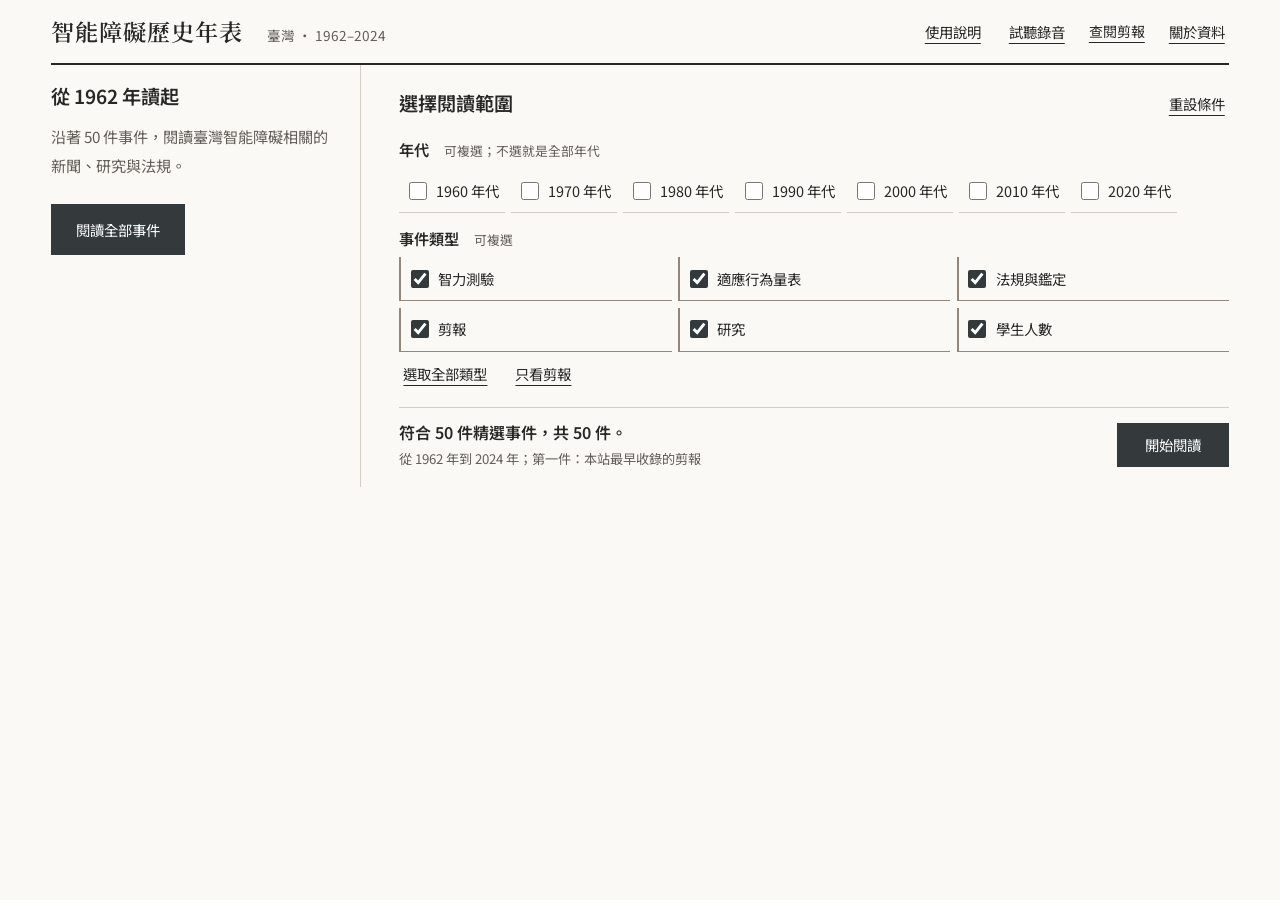
==== commit c3eaef24: "Add spotlight usage guide and a playable recording demo" ====
--- a/index.html
+++ b/index.html
@@ -394,6 +394,50 @@
   .primary:hover { background: #f0f0ec; border-color: #f0f0ec; }
 }
 @media print { .reader-find, .active-filters, .reader-search-panel { display: none; } }
+
+.site-header nav { flex-wrap: wrap; gap: .35rem 1.25rem; }
+#audioDemoDialog { width: min(40rem, 94vw); }
+#audioDemoDialog > p { margin-bottom: 1rem; }
+#tourDialog {
+  position: fixed;
+  inset: 0;
+  width: 100vw;
+  height: 100dvh;
+  max-width: none;
+  max-height: none;
+  margin: 0;
+  padding: 0;
+  border: 0;
+  background: transparent;
+  box-shadow: none;
+  overflow: hidden;
+  animation: none;
+}
+#tourDialog::backdrop { background: transparent; animation: none; }
+#tourSpotlight {
+  position: fixed;
+  border: 2px solid white;
+  border-radius: 3px;
+  box-shadow: 0 0 0 100vmax rgb(0 0 0 / .68);
+  pointer-events: none;
+}
+#tourCard {
+  position: fixed;
+  z-index: 1;
+  width: min(25rem, calc(100vw - 24px));
+  max-height: calc(100dvh - 24px);
+  overflow: auto;
+  padding: 1.25rem;
+  background: var(--paper);
+  color: var(--ink);
+  border: 1px solid var(--control-edge);
+  box-shadow: 0 8px 28px #0003;
+}
+#tourCard h2 { margin-bottom: .6rem; font: 600 1.2rem/1.5 var(--sans); }
+#tourCount { margin: 0 0 .5rem; }
+#tourText { font-size: .95rem; line-height: 1.85; }
+.tour-actions { display: flex; flex-wrap: wrap; gap: .5rem; margin-top: 1rem; }
+@media print { #startTour, #openAudioDemo { display: none; } }
 </style></head><body>
 <noscript><p>請開啟 JavaScript 以使用篩選與年表。原始資料與整理方式也可在本網站的 README 閱讀。</p></noscript>
 <a class="skip" href="#content">跳到主要內容</a>
@@ -402,7 +446,7 @@
     <h1><a class="brand" href="index.html">智能障礙歷史年表</a></h1>
     <p>臺灣 · 1962–2024</p>
   </div>
-  <nav aria-label="網站"><a href="#clippings" id="navNews">查閱剪報</a><button type="button" class="text-button" id="aboutButton">關於資料</button></nav>
+  <nav aria-label="網站"><button type="button" class="text-button" id="startTour">使用說明</button><button type="button" class="text-button" id="openAudioDemo">試聽錄音</button><a href="#clippings" id="navNews">查閱剪報</a><button type="button" class="text-button" id="aboutButton">關於資料</button></nav>
 </header>
 <main id="content" tabindex="-1">
 <section id="selection" aria-labelledby="selectionTitle">
@@ -426,7 +470,6 @@
   <div class="reader-heading">
     <div><h2 id="readerTitle" tabindex="-1">精選事件</h2><p id="appliedSummary"></p></div>
     <div class="reader-actions">
-      <button type="button" id="editFilters">調整範圍</button>
       <button type="button" id="openDirectory">事件目錄</button>
       <button type="button" id="openPreferences" aria-haspopup="dialog">閱讀設定</button>
       <button type="button" id="shareReading">分享</button>
@@ -441,7 +484,7 @@
       <summary>年代與類別</summary>
       <div class="quick-filter-fields">
         <fieldset><legend>年代 <small>可複選；不選就是全部</small></legend><div id="quickDecades" class="choices decades"></div></fieldset>
-        <fieldset><legend>事件類型 <small>可複選</small></legend><div id="quickTypes" class="choices types"></div></fieldset>
+        <fieldset><legend>事件類型 <small>可複選</small></legend><div id="quickTypes" class="choices types"></div></fieldset><fieldset id="quickWordField" hidden><legend>新聞用語 <small>可複選</small></legend><p class="help">保留報紙當年的用詞，可能帶有歧視。</p><div id="quickWords" class="choices words"></div></fieldset>
         <button type="button" class="text-button" id="resetQuickFilters">恢復全部事件</button>
       </div>
     </details>
@@ -453,12 +496,22 @@
   </section>
   <nav id="decadeNav" class="decade-nav" aria-label="跳到年代"></nav>
 </div>
-<div class="reading-position"><p id="positionLabel" aria-live="off"></p><div class="move-controls"><button type="button" id="earlier" aria-label="移到較早的事件">← 較早</button><button type="button" id="later" aria-label="移到較晚的事件">較晚 →</button></div></div>
+<div class="reading-position"><p id="positionLabel" aria-live="off"></p><div class="move-controls"><button type="button" id="earlier" aria-label="上一組事件">← 上一組</button><button type="button" id="later" aria-label="下一組事件">下一組 →</button></div></div>
 <div id="timelineViewport" class="timeline-viewport" role="region" aria-label="可左右捲動的精選年表" tabindex="0"><ol id="timeline" class="timeline"></ol></div>
 <div id="readerEmpty" class="empty" hidden><p class="section-index">沒有符合的事件</p><h2>換個範圍，繼續找。</h2><p>可以減少年代或用語限制。完整剪報中仍可能有符合的資料。</p><button type="button" data-action="edit">調整篩選</button><button type="button" id="emptyReset">看全部 50 件</button></div>
 </section>
 <section id="newsLibrary" hidden aria-labelledby="newsTitle"><button type="button" id="backToTimeline">← 返回精選年表</button><header class="library-heading"><p class="section-index">資料查閱</p><h2 id="newsTitle" tabindex="-1">剪報資料庫</h2><p>738 篇剪報的日期、報別、整理標題與編碼。尚未提供原件全文。</p></header><div class="archive-controls"><div><p id="newsConditions" class="help"></p><button type="button" class="text-button" id="clearNewsScope">查閱全部年代與用語</button></div><label class="search-field">搜尋剪報<input type="search" id="newsQuery" placeholder="例如：家長陳情、報別或歷史用語" autocomplete="off"></label></div><p id="newsCount" role="status" aria-live="polite"></p><ol id="newsRows" class="news-rows"></ol><div id="newsEmpty" class="empty" hidden>沒有符合的剪報。請更換搜尋字詞，或調整年代與用語。</div><button type="button" id="moreNews">再看 40 篇</button></section>
 <p class="sr-only" id="readerStatus" role="status" aria-live="polite"></p></main>
+<dialog id="tourDialog" aria-labelledby="tourTitle" aria-describedby="tourText">
+  <div id="tourSpotlight" aria-hidden="true"></div>
+  <div id="tourCard">
+    <p id="tourCount" class="help"></p>
+    <h2 id="tourTitle" tabindex="-1"></h2>
+    <p id="tourText"></p>
+    <div class="tour-actions"><button type="button" id="tourPrevious">上一步</button><button type="button" class="primary" id="tourNext">下一步</button><button type="button" class="text-button" id="tourExit">結束說明</button></div>
+  </div>
+</dialog>
+<dialog id="audioDemoDialog" aria-labelledby="audioDemoTitle"><form method="dialog"><button aria-label="關閉試聽錄音">關閉 ×</button></form><h2 id="audioDemoTitle">試聽錄音</h2><p>這段英文合成語音可實際播放。可調整速度，或點逐字稿的時間跳到該段。</p><div id="audioDemoContent"></div></dialog>
 <dialog id="preferencesDialog" aria-labelledby="preferencesTitle">
   <h2 id="preferencesTitle">閱讀設定</h2>
   <form method="dialog" class="preferences-form">
@@ -476,7 +529,7 @@
 <dialog id="directoryDialog" class="directory-dialog" aria-labelledby="directoryTitle"><form method="dialog"><button aria-label="關閉事件目錄">關閉 ×</button></form><p class="section-index">在目前範圍中查找</p><h2 id="directoryTitle">找一件事</h2><label class="search-field">年份、事件名稱或內文<input type="search" id="eventQuery" placeholder="例如：1990、家長、測驗" autocomplete="off"></label><p id="directoryCount" class="help" role="status"></p><ol id="directoryResults" class="directory-results"></ol><p id="directoryEmpty" hidden>目前範圍沒有符合的事件。可以換個字詞，或關閉目錄後調整範圍。</p></dialog>
 <dialog id="shareDialog" class="share-dialog" aria-labelledby="shareTitle"><form method="dialog"><button>關閉 ×</button></form><h2 id="shareTitle">保留這段閱讀位置</h2><p>連結會保留篩選條件、閱讀位置與已展開事件。</p><label class="search-field">閱讀連結<input type="url" id="shareUrl" readonly></label><button type="button" class="primary" id="copyShare">複製連結</button><p id="shareFeedback" role="status" class="help"></p><p id="localLinkNotice" class="help" hidden>目前是本機預覽網址，只能在這台電腦使用。網站發布後，才可把公開網址分享給別人。</p></dialog>
 <dialog id="imageDialog" class="image-dialog" aria-labelledby="imageTitle"><form method="dialog"><button aria-label="關閉圖片">關閉 ×</button></form><h2 id="imageTitle"></h2><div class="image-tools"><button type="button" id="imageZoom" aria-pressed="false">放大圖片</button></div><div class="image-canvas" id="imageCanvas"><img id="fullImage" alt=""></div><p id="imageCaption"></p></dialog>
-<dialog id="aboutDialog" class="about-dialog" aria-labelledby="aboutTitle"><form method="dialog"><button>關閉 ×</button></form><p class="section-index">資料與閱讀方式</p><h2 id="aboutTitle">關於這份年表</h2><p>這裡整理臺灣智能障礙相關歷史，提供一般讀者、學生、特教相關人員與智能障礙者本人查閱。</p><p>精選 50 件事件：18 件來自重大事件表，另有 15 件剪報、9 件研究及 8 件人數里程碑。事件不會因篩選而增加。</p><p>「最早」「首篇」等敘述以本站收錄資料為範圍。同年僅知年份的事件排在該年最後；時間相近不代表因果關係。</p><p>剪報共 738 篇，統計至 2022 年。新聞保留當年的用詞，包含歧視用語及社會案件；閱讀時請留意歷史語境。</p><p>易讀介紹仍為草稿，未經專業人員與自我倡議者審閱。照片、剪報圖與英文合成錄音明確標為示例，不能作為歷史事件的佐證。</p><p>閱讀進度與字級偏好儲存在此瀏覽器。此版本不會把閱讀紀錄傳送到伺服器。</p><p>計畫單位、引用格式與原件授權範圍仍待團隊補齊。</p></dialog>
+<dialog id="aboutDialog" class="about-dialog" aria-labelledby="aboutTitle"><form method="dialog"><button>關閉 ×</button></form><p class="section-index">資料與閱讀方式</p><h2 id="aboutTitle">關於這份年表</h2><p>這裡整理臺灣智能障礙相關歷史，提供一般讀者、學生、特教相關人員與智能障礙者本人查閱。</p><p>精選 50 件事件：18 件來自重大事件表，另有 15 件剪報、9 件研究及 8 件人數里程碑。事件不會因篩選而增加。</p><p>「最早」「首篇」等敘述以本站收錄資料為範圍。同年僅知年份的事件排在該年最後；時間相近不代表因果關係。</p><p>剪報共 738 篇，統計至 2022 年。新聞保留當年的用詞，包含歧視用語及社會案件；閱讀時請留意歷史語境。</p><p>易讀介紹仍為草稿，未經專業人員與自我倡議者審閱。照片、剪報圖與英文合成錄音明確標為示例，不能作為歷史事件的佐證。</p><p>閱讀進度與字級偏好儲存在此瀏覽器。此版本不會把閱讀紀錄傳送到伺服器。</p><p>計畫單位、引用格式與原件授權範圍仍待團隊補齊。</p><details class="about-examples"><summary>查看照片、剪報與錄音的介面示例</summary><div id="aboutSamples"></div></details></dialog>
 
 <script>
 /* ============ 資料 ============
@@ -865,6 +918,7 @@
   D.terms.forEach((t,i)=>addChoice(el('wordOptions'),'word-'+i,t,t,'terms'));
   D.decades.forEach(d=>addChoice(el('quickDecades'),'quick-decade-'+d,d+' 年代',d,'decades','quickFilter'));
   D.types.forEach(t=>addChoice(el('quickTypes'),'quick-type-'+t,TRACKS[t].name,t,'types','quickFilter'));
+  D.terms.forEach((term,index)=>addChoice(el('quickWords'),'quick-word-'+index,term,term,'terms','quickFilter'));
   function syncPicker(){
     const f=state.draft;all('[data-filter]',el('filterForm')).forEach(i=>i.checked=f[i.dataset.filter].includes(i.dataset.filter==='decades'?Number(i.value):i.value));
     el('wordField').hidden=!D.onlyNews(f);const matches=D.filterEvents(f), n=matches.length;el('filterPreview').textContent=n?('從 '+matches[0].y+' 年到 '+matches[n-1].y+' 年；第一件：'+D.title(matches[0])):'試著減少限制，或重設條件。';
@@ -874,7 +928,7 @@
     el('cancelFilters').hidden=!state.hasRead;
     el('selectionTitle').textContent=state.hasRead?'調整閱讀範圍':'選擇閱讀範圍';
   }
-  function edit(){capturePosition();state.draft=D.clone(state.applied);mode('select');}
+  function edit(){el('quickFilters').open=true;el('quickFilters').querySelector('summary').focus();}
   el('filterForm').addEventListener('change',()=>{
     const value={decades:[],types:[],terms:[]};all('[data-filter]:checked',el('filterForm')).forEach(i=>value[i.dataset.filter].push(i.value));
     state.draft=D.normalize(value);syncPicker();
@@ -891,15 +945,17 @@
   }
   el('filterForm').addEventListener('submit',e=>{e.preventDefault();if(state.draft.types.length)commit(state.draft);});
   el('readAll').addEventListener('click',()=>commit(D.defaults()));el('cancelFilters').addEventListener('click',()=>{state.draft=D.clone(state.applied);mode('read');});
-  el('editFilters').addEventListener('click',edit);
-  function mediaFor(event){return READER_MEDIA.items.filter(m=>m.events?.includes(event.id)||(m.allNews&&event.track==='news'));}
-  function mediaHtml(event){
-    const items=mediaFor(event);if(!items.length)return '';
-    const heading=[...new Set(items.map(m=>({photo:'照片',clip:'剪報',audio:'錄音'})[m.kind]))].join('、');
-    return `<section class="media-section" aria-label="事件附件"><h3>事件附件</h3>${items.some(m=>m.sample)?'<p class="sample-notice">以下示例僅呈現附件樣式，與此事件沒有史料關聯。真實原件尚待提供。</p>':''}<div class="media-switch" role="group" aria-label="選擇附件">${items.map((m,i)=>`<button type="button" data-media-select="${esc(m.id)}" aria-pressed="${i===0}">${({photo:'照片',clip:'剪報',audio:'錄音'})[m.kind]}</button>`).join('')}</div>${items.map((m,i)=>{
+  function mediaFor(event){return READER_MEDIA.items.filter(m=>!m.sample&&(m.events?.includes(event.id)||(m.allNews&&event.track==='news')));}
+  function mediaHtml(event,{samples=false,kind=null}={}){
+    const items=(samples?READER_MEDIA.items.filter(item=>item.sample):mediaFor(event)).filter(item=>!kind||item.kind===kind);if(!items.length)return '';
+    const title = kind ? '' : '<h3>事件附件</h3>';
+    const notice = !kind && items.some(item=>item.sample) ? '<p class="sample-notice">以下示例僅呈現附件樣式，與歷史事件沒有史料關聯。</p>' : '';
+    const selector = items.length > 1 ? `<div class="media-switch" role="group" aria-label="選擇附件">${items.map((item,index)=>`<button type="button" data-media-select="${esc(item.id)}" aria-pressed="${index===0}">${({photo:'照片',clip:'剪報',audio:'錄音'})[item.kind]}</button>`).join('')}</div>` : '';
+    const headingTag = kind ? 'h3' : 'h4';
+    return `<section class="media-section" aria-label="${kind?'錄音示例':'事件附件'}">${title}${notice}${selector}${items.map((m,i)=>{
       const key=event.id+'-'+m.id,badge=m.sample?'<span class="sample-badge">示意</span>':'';
-      if(m.kind==='audio')return `<section class="media-item" data-kind="audio" data-media-panel="${esc(m.id)}"${i?' hidden':''}><h4>${esc(m.title)}${badge}</h4><audio id="audio-${key}" class="audio-player" controls preload="none" src="${esc(m.src)}" aria-label="${esc(m.title+(m.sample?'，合成語音示例':''))}"></audio><p class="audio-error" hidden>音檔目前無法載入；仍可閱讀下方逐字稿。</p><label class="audio-speed">播放速度<select data-audio-speed="audio-${key}"><option value="0.75">0.75 倍</option><option value="1" selected>1 倍</option><option value="1.25">1.25 倍</option><option value="1.5">1.5 倍</option></select></label><p class="media-caption">${esc(m.caption||'')}</p><details class="transcript more"><summary>閱讀逐字稿與中文對照</summary><ol>${(m.segments||[]).map((s,i)=>`<li data-audio="audio-${key}" data-segment="${i}" data-start="${s.time}"><button type="button" data-seek="${s.time}" data-player="audio-${key}">${Math.floor(s.time/60)}:${String(Math.floor(s.time%60)).padStart(2,'0')} 跳至此段</button><p>${esc(s.text)}</p>${s.translation?`<p class="translation">${esc(s.translation)}</p>`:''}</li>`).join('')}</ol></details></section>`;
-      return `<figure class="media-item" data-kind="${esc(m.kind)}" data-media-panel="${esc(m.id)}"${i?' hidden':''}><h4>${esc(m.title)}${badge}</h4><button class="image-button" type="button" data-image="${esc(m.id)}" aria-label="放大${esc(m.title)}"><img src="${esc(m.src)}" alt="${esc(m.alt||m.title)}" loading="lazy" width="${m.kind==='photo'?600:640}" height="${m.kind==='photo'?400:480}"></button><figcaption class="media-caption">${esc(m.caption||'')}</figcaption>${m.kind==='clip'?`<details class="more"><summary>閱讀剪報文字說明</summary><p>${esc(m.text||'原件文字待補。')}</p></details>`:''}</figure>`;
+      if(m.kind==='audio')return `<section class="media-item" data-kind="audio" data-media-panel="${esc(m.id)}"${i?' hidden':''}><${headingTag}>${esc(m.title)}${badge}</${headingTag}><audio id="audio-${key}" class="audio-player" controls preload="none" src="${esc(m.src)}" aria-label="${esc(m.title+(m.sample?'，合成語音示例':''))}"></audio><p class="audio-error" hidden>音檔目前無法載入；仍可閱讀下方逐字稿。</p><label class="audio-speed">播放速度<select data-audio-speed="audio-${key}"><option value="0.75">0.75 倍</option><option value="1" selected>1 倍</option><option value="1.25">1.25 倍</option><option value="1.5">1.5 倍</option></select></label><p class="media-caption">${esc(m.caption||'')}</p><details class="transcript more"><summary>閱讀逐字稿與中文對照</summary><ol>${(m.segments||[]).map((s,i)=>`<li data-audio="audio-${key}" data-segment="${i}" data-start="${s.time}"><button type="button" data-seek="${s.time}" data-player="audio-${key}">${Math.floor(s.time/60)}:${String(Math.floor(s.time%60)).padStart(2,'0')} 跳至此段</button><p>${esc(s.text)}</p>${s.translation?`<p class="translation">${esc(s.translation)}</p>`:''}</li>`).join('')}</ol></details></section>`;
+      return `<figure class="media-item" data-kind="${esc(m.kind)}" data-media-panel="${esc(m.id)}"${i?' hidden':''}><${headingTag}>${esc(m.title)}${badge}</${headingTag}><button class="image-button" type="button" data-image="${esc(m.id)}" aria-label="放大${esc(m.title)}"><img src="${esc(m.src)}" alt="${esc(m.alt||m.title)}" loading="lazy" width="${m.kind==='photo'?600:640}" height="${m.kind==='photo'?400:480}"></button><figcaption class="media-caption">${esc(m.caption||'')}</figcaption>${m.kind==='clip'?`<details class="more"><summary>閱讀剪報文字說明</summary><p>${esc(m.text||'原件文字待補。')}</p></details>`:''}</figure>`;
     }).join('')}</section>`;
   }
   function eventHtml(e){
@@ -916,7 +972,7 @@
     el('decadeNav').hidden=!list.length;
     renderDecades();bindAudio();applyPrefs();syncNav();syncQuickFilters();renderReaderSearch();
   }
-  function bindAudio(){all('audio',el('timeline')).forEach(audio=>{
+  function bindAudio(root=el('timeline')){all('audio',root).forEach(audio=>{
     audio.addEventListener('play',()=>all('audio').forEach(other=>{if(other!==audio)other.pause();}));
     audio.addEventListener('error',()=>{const p=audio.parentElement.querySelector('.audio-error');if(p)p.hidden=false;});
     audio.addEventListener('timeupdate',()=>{const rows=all('[data-audio]',audio.parentElement);rows.forEach((row,i)=>row.classList.toggle('current',audio.currentTime>=Number(row.dataset.start)&&(!rows[i+1]||audio.currentTime<Number(rows[i+1].dataset.start))));});
@@ -935,8 +991,24 @@
   }
   el('earlier').addEventListener('click',()=>move(-1));el('later').addEventListener('click',()=>move(1));
   let wheelDelta = 0, wheelLockedUntil = 0, wheelDirection = 0;
+  function visibleEventIsOpen(){
+    const viewport = el('timelineViewport');
+    const left = viewport.getBoundingClientRect().left + viewport.clientLeft;
+    const right = left + viewport.clientWidth;
+    return all('.event-details[open]',viewport).some(detail=>{
+      const bounds = detail.getBoundingClientRect();
+      return bounds.left < right - 1 && bounds.right > left + 1;
+    });
+  }
   el('timelineViewport').addEventListener('wheel', event => {
     const viewport = el('timelineViewport');
+    // Opening any visible event expresses reading intent across the entire row.
+    if(visibleEventIsOpen()){
+      wheelDelta = 0;
+      wheelLockedUntil = 0;
+      wheelDirection = 0;
+      return;
+    }
     const nativeScroll = event.ctrlKey || event.metaKey || event.shiftKey || event.altKey ||
       Math.abs(event.deltaX) >= Math.abs(event.deltaY);
     // Keep document reading, media controls and browser zoom on their native paths.
@@ -948,12 +1020,15 @@
     if(atEdge) return;
     event.preventDefault();
     const now = performance.now();
-    if(now < wheelLockedUntil && wheelDirection === direction) return;
+    if(now < wheelLockedUntil && wheelDirection === direction){
+      wheelLockedUntil = now + 240;
+      return;
+    }
     if(Math.sign(wheelDelta) !== direction) wheelDelta = 0;
     const unit = event.deltaMode === 1 ? 16 : event.deltaMode === 2 ? viewport.clientHeight : 1;
     wheelDelta += event.deltaY * unit;
     if(Math.abs(wheelDelta) < 24) return;
-    wheelLockedUntil = now + 280;
+    wheelLockedUntil = now + 240;
     wheelDirection = direction;
     wheelDelta = 0;
     move(direction);
@@ -993,7 +1068,7 @@
     const f=state.newsAll?D.defaults():state.applied,A=D.filterNews(f,state.query),scope={...D.clone(f),types:['news']};
     el('clearNewsScope').hidden=state.newsAll||(!f.decades.length&&!f.terms.length);el('newsConditions').textContent='目前範圍：'+D.summary(scope)+'。';
     el('newsCount').textContent=`符合 ${A.length} 篇，共 ${NEWS.length} 篇；目前列出 ${Math.min(state.limit,A.length)} 篇。`;
-    el('newsRows').innerHTML=A.slice(0,state.limit).map(n=>`<li><details><summary><span class="clip-meta">${esc(n.d)}　${esc(n.o)}</span><h3 class="clip-title">${esc(n.t)}</h3></summary><p class="clip-codes">用詞：${esc(n.w.join('、')||'未編')}<br>觀點：${esc(n.v||'未編')}${n.v2&&n.v2!=='無'?'；次要：'+esc(n.v2):''}<br>主題：${esc(n.p.join('、')||'未編')}${n.x?'<br>原資料標記：主體非智能障礙者':''}</p><figure class="clip-preview"><button type="button" class="image-button" data-image="sample-clip" aria-label="放大剪報版面示意"><img src="assets/sample-newspaper.png" alt="剪報版面示意，非這篇新聞的原件" width="640" height="480" loading="lazy"></button><figcaption class="media-caption">示意，非本篇原件。尚未提供掃描圖與內文，以上僅為實際編碼資料。</figcaption></figure></details></li>`).join('');
+    el('newsRows').innerHTML=A.slice(0,state.limit).map(n=>`<li><details><summary><span class="clip-meta">${esc(n.d)}　${esc(n.o)}</span><h3 class="clip-title">${esc(n.t)}</h3></summary><p class="clip-codes">用詞：${esc(n.w.join('、')||'未編')}<br>觀點：${esc(n.v||'未編')}${n.v2&&n.v2!=='無'?'；次要：'+esc(n.v2):''}<br>主題：${esc(n.p.join('、')||'未編')}${n.x?'<br>原資料標記：主體非智能障礙者':''}</p></details></li>`).join('');
     el('newsEmpty').hidden=!!A.length;el('moreNews').hidden=state.limit>=A.length;el('moreNews').textContent=`再看 ${Math.min(40,Math.max(0,A.length-state.limit))} 篇`;
   }
   el('navNews').addEventListener('click',e=>{e.preventDefault();library();});
@@ -1029,7 +1104,19 @@
   }
   function syncPosition({forceFollow=false}={}){
     const idx=Math.max(0,lastList.findIndex(e=>e.id===state.anchor)),event=lastList[idx];
-    el('positionLabel').textContent=event?`${event.dec} 年代 · 第 ${idx+1} 件 / ${lastList.length} 件`:'目前沒有精選事件';
+    const viewport = el('timelineViewport');
+    const viewportBounds = viewport.getBoundingClientRect();
+    const visible = all('#timeline>li').filter(item=>{
+      const rect = item.getBoundingClientRect();
+      if(state.view === 'list') return rect.bottom > 0 && rect.top < window.innerHeight;
+      const left = viewportBounds.left + viewport.clientLeft;
+      return rect.left >= left - 1 && rect.right <= left + viewport.clientWidth + 1;
+    });
+    const first = visible[0], last = visible[visible.length-1];
+    const start = first ? lastList.findIndex(item=>item.id===first.dataset.event)+1 : idx+1;
+    const end = last ? lastList.findIndex(item=>item.id===last.dataset.event)+1 : start;
+    const range = start === end ? String(start) : `${start}–${end}`;
+    el('positionLabel').textContent=event?`目前顯示第 ${range} 件，共 ${lastList.length} 件`:'目前沒有精選事件';
     all('#decadeNav button').forEach(b=>b.setAttribute('aria-current',String(Number(b.dataset.decade)===event?.dec)));
     const nav=el('decadeNav'),active=nav.querySelector('[aria-current="true"]');
     if(!active||!nav.clientWidth)return;
@@ -1083,6 +1170,7 @@
   }
   function syncQuickFilters(){
     const filters = state.applied;
+    el('quickWordField').hidden=!D.onlyNews(filters);
     all('[data-quick-filter]').forEach(input => {
       const key = input.dataset.quickFilter;
       input.checked = filters[key].includes(key === 'decades' ? Number(input.value) : input.value);
@@ -1144,6 +1232,7 @@
     const filters = D.clone(state.applied);
     filters.decades = all('[data-quick-filter="decades"]:checked').map(input=>Number(input.value));
     filters.types = all('[data-quick-filter="types"]:checked').map(input=>input.value);
+    filters.terms = all('[data-quick-filter="terms"]:checked').map(input=>input.value);
     commit(D.normalize(filters),{focus:false});
     say(`目前顯示 ${lastList.length} 件事件。`);
   });
@@ -1182,17 +1271,97 @@
   el('resumeReading').addEventListener('click',()=>{let saved;try{saved=JSON.parse(localStorage.getItem(progressKey));}catch{}if(saved)restore(saved);});
   el('shareReading').addEventListener('click',()=>share());
   el('copyShare').addEventListener('click',async()=>{try{await navigator.clipboard.writeText(el('shareUrl').value);el('shareFeedback').textContent='連結已複製。';}catch{el('shareUrl').focus();el('shareUrl').select();el('shareFeedback').textContent='已選取連結，請按 Ctrl+C 或使用裝置的複製功能。';}});
+  const tour = el('tourDialog');
+  let tourSteps = [], tourIndex = 0, tourScroll = 0;
+  function placeTour(){
+    if(!tour.open) return;
+    const target = tourSteps[tourIndex].target;
+    const bounds = target.getBoundingClientRect();
+    const left = Math.max(4,bounds.left-5), top = Math.max(4,bounds.top-5);
+    const right = Math.min(window.innerWidth-4,bounds.right+5);
+    const bottom = Math.min(window.innerHeight-4,bounds.bottom+5);
+    const spotlight = el('tourSpotlight');
+    Object.assign(spotlight.style,{left:left+'px',top:top+'px',width:Math.max(0,right-left)+'px',height:Math.max(0,bottom-top)+'px'});
+    const card = el('tourCard'), height = card.offsetHeight;
+    const below = bottom+12;
+    const cardTop = below+height <= window.innerHeight-12 ? below :
+      top-height-12 >= 12 ? top-height-12 : Math.max(12,window.innerHeight-height-12);
+    Object.assign(card.style,{left:Math.max(12,Math.min(left,window.innerWidth-card.offsetWidth-12))+'px',top:cardTop+'px'});
+  }
+  function showTourStep(){
+    const step = tourSteps[tourIndex];
+    step.target.scrollIntoView({block:'center',inline:'nearest',behavior:'instant'});
+    el('tourCount').textContent=`第 ${tourIndex+1} 步，共 ${tourSteps.length} 步`;
+    el('tourTitle').textContent=step.title;
+    el('tourText').textContent=step.text;
+    el('tourPrevious').disabled=tourIndex===0;
+    el('tourNext').textContent=tourIndex===tourSteps.length-1?'完成說明':'下一步';
+    el('tourTitle').focus({preventScroll:true});
+    placeTour();
+  }
+  el('startTour').addEventListener('click',()=>{
+    const sharedSteps = [
+      {target:el('openAudioDemo'),title:'實際試聽錄音',text:'結束說明後，按「試聽錄音」可播放合成語音、調整速度，並點逐字稿時間跳到該段。'}
+    ];
+    if(state.mode==='read'){
+      const viewport = el('timelineViewport').getBoundingClientRect();
+      const firstVisible = all('#timeline>li').find(item=>{
+        const bounds=item.getBoundingClientRect();
+        return state.view==='list' ? bounds.bottom>0 : bounds.right>viewport.left+1;
+      });
+      tourSteps=[
+        {target:el('readerSearchForm'),title:'直接找事件',text:'輸入年份、事件名稱或內文。結果按年代分組，點選後會移到並展開事件。'},
+        {target:el('quickFilters').querySelector('summary'),title:'原地調整閱讀範圍',text:'展開「年代與類別」後，可複選年代和類型。條件會立即套用，也能直接清除已選條件。'},
+        {target:el('decadeNav'),title:'跳到另一個年代',text:'點選年代即可定位到該年代的第一件事件。下方會顯示目前可見的事件範圍。'},
+        {target:firstVisible?.querySelector('.event-details>summary'),title:'點加號開始閱讀',text:'點年份、標題或加號可展開介紹，也能同時展開多件事件。畫面中只要有事件展開，滑鼠滾輪就用來上下閱讀。'},
+        {target:el('later').parentElement,title:'切換上一組、下一組',text:'閱讀中可按這兩個按鈕切換事件。畫面中的事件全部收起後，也能用滑鼠滾輪左右翻閱；連續滾動一次翻一組。'}
+      ];
+    }else if(state.mode==='news'){
+      tourSteps=[
+        {target:el('newsQuery'),title:'搜尋剪報',text:'可搜尋整理標題、報別或歷史用語。結果會立即更新，也會顯示符合的篇數。'},
+        {target:el('backToTimeline'),title:'回到年表',text:'按這裡返回原本閱讀的年表範圍。'}
+      ];
+    }else{
+      tourSteps=[
+        {target:el('readAll'),title:'直接開始閱讀',text:'按「閱讀全部事件」可開啟全部 50 件精選事件。進入年表後，仍可隨時搜尋或篩選。'},
+        {target:el('decadeOptions'),title:'選擇年代',text:'可複選想讀的年代；不勾選代表全部年代。'},
+        {target:el('typeOptions'),title:'選擇事件類型',text:'可依類型挑選事件，顏色和文字會一起標示類別。選好後按「開始閱讀」。'}
+      ];
+    }
+    tourSteps=[...tourSteps,...sharedSteps].filter(step=>step.target?.getClientRects().length);
+    tourIndex=0;tourScroll=window.scrollY;
+    tour.showModal();
+    showTourStep();
+  });
+  el('tourNext').addEventListener('click',()=>{
+    if(tourIndex===tourSteps.length-1) tour.close();
+    else {tourIndex++;showTourStep();}
+  });
+  el('tourPrevious').addEventListener('click',()=>{tourIndex--;showTourStep();});
+  el('tourExit').addEventListener('click',()=>tour.close());
+  tour.addEventListener('close',()=>{
+    window.scrollTo({top:tourScroll,behavior:'instant'});
+    el('startTour').focus({preventScroll:true});
+  });
+  window.addEventListener('resize',placeTour);
+  window.addEventListener('scroll',placeTour,{passive:true});
   el('clearNewsScope').addEventListener('click',()=>{state.newsAll=true;state.limit=40;renderNews();});
   el('imageZoom').addEventListener('click',()=>{const zoom=el('imageCanvas').classList.toggle('zoomed');el('imageZoom').textContent=zoom?'縮回完整圖片':'放大圖片';el('imageZoom').setAttribute('aria-pressed',String(zoom));});
-  el('timeline').addEventListener('click',e=>{
+  all('#timeline,#aboutSamples,#audioDemoContent').forEach(root=>root.addEventListener('click',e=>{
     const b=e.target.closest('button');if(!b)return;
     if(b.dataset.mediaSelect){const section=b.closest('.media-section');pauseAudio(section);all('[data-media-panel]',section).forEach(p=>p.hidden=p.dataset.mediaPanel!==b.dataset.mediaSelect);all('[data-media-select]',section).forEach(t=>t.setAttribute('aria-pressed',String(t===b)));}
     if(b.dataset.shareEvent)share(b.dataset.shareEvent);
     if(b.dataset.closeEvent){const details=b.closest('.event-details');details.open=false;details.querySelector('summary').focus({preventScroll:true});}
-  });
-  window.addEventListener('scroll',()=>{if(state.mode==='read'&&state.view==='list'){capturePosition();syncPosition();queueSave();}},{passive:true});
+  }));
+  window.addEventListener('scroll',()=>{if(!tour.open&&state.mode==='read'&&state.view==='list'){capturePosition();syncPosition();queueSave();}},{passive:true});
   window.addEventListener('pagehide',()=>{if(state.hasRead){capturePosition();try{localStorage.setItem(progressKey,JSON.stringify(snapshot()));}catch{}}});
   window.addEventListener('popstate',restoreRoute);
+  el('aboutSamples').innerHTML=mediaHtml({id:'about'},{samples:true});
+  bindAudio(el('aboutSamples'));
+  el('audioDemoContent').innerHTML=mediaHtml({id:'demo'},{samples:true,kind:'audio'});
+  bindAudio(el('audioDemoContent'));
+  el('openAudioDemo').addEventListener('click',()=>el('audioDemoDialog').showModal());
+  all('dialog').forEach(dialog=>dialog.addEventListener('close',()=>pauseAudio(dialog)));
   syncPicker();applyPrefs();updateResume();restoreRoute();
 
 })();
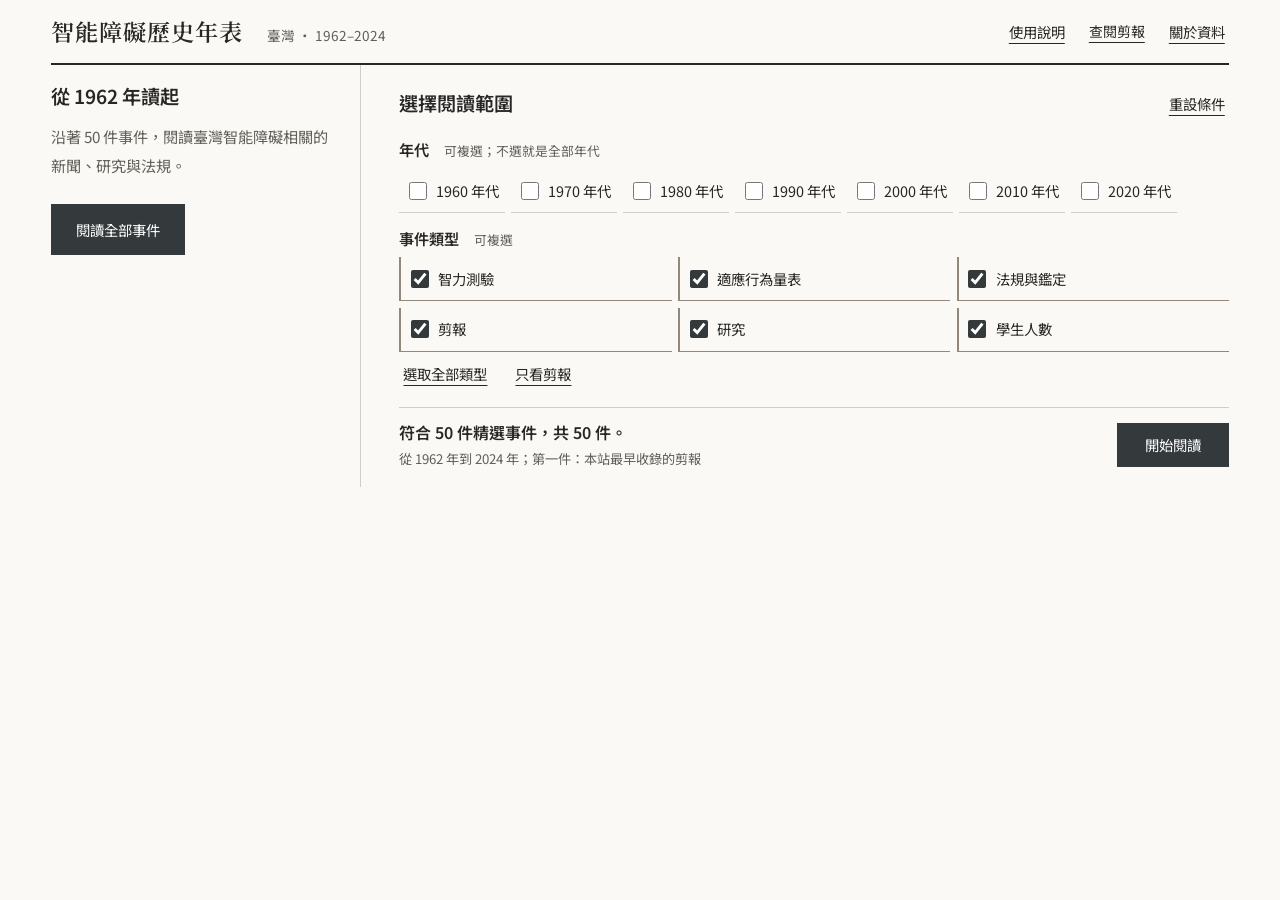
==== commit e1727bff: "Remove inline search and audio demo and compact reader filters" ====
--- a/index.html
+++ b/index.html
@@ -329,30 +329,22 @@
 /* Collection search and an in-place index use the same typographic hierarchy. */
 :root { --active: #343a3c; }
 .primary:hover { background: #202628; border-color: #202628; }
-.reader-find {
-  display: flex;
-  flex-wrap: wrap;
-  align-items: flex-start;
-  gap: .75rem 2rem;
-  padding: .35rem 0 .85rem;
-}
-#readerSearchForm { flex: 0 1 30rem; min-width: 0; }
-#readerSearchForm > label { display: block; font-size: .85rem; margin-bottom: .3rem; }
-.search-line { display: flex; gap: .5rem; }
-.search-line input {
-  width: 100%;
-  min-width: 0;
-  min-height: 44px;
-  padding: .5rem .65rem;
+#quickFilters { flex: none; }
+#quickFilters > summary { min-height: 44px; padding: .45rem .25rem; cursor: pointer; font-size: .85rem; text-decoration: underline; text-underline-offset: .3em; }
+.reader-actions { position: relative; align-items: center; }
+.quick-filter-fields {
+  position: absolute;
+  top: 100%;
+  right: 0;
+  z-index: 5;
+  width: min(40rem, calc(100vw - 2 * var(--gutter)));
+  max-height: 65dvh;
+  overflow: auto;
+  padding: 1rem 1.25rem;
   border: 1px solid var(--control-edge);
   background: var(--paper);
-  font: inherit;
-  font-size: 1rem;
-}
-.search-line button { flex: none; font-size: .85rem; }
-#quickFilters { flex: 1 1 16rem; padding-top: 1.7rem; }
-#quickFilters > summary { min-height: 44px; padding-block: .5rem; cursor: pointer; font-size: .9rem; }
-.quick-filter-fields { padding: .5rem 0 1rem; }
+  box-shadow: 0 8px 24px #0002;
+}
 .quick-filter-fields fieldset { margin: .6rem 0; }
 .quick-filter-fields legend { font-size: .9rem; margin-bottom: .4rem; }
 .quick-filter-fields .types { grid-template-columns: repeat(2,minmax(0,1fr)); }
@@ -367,8 +359,6 @@
   text-underline-offset: .3em;
 }
 .active-filters button span { margin-left: .35rem; }
-.reader-search-panel { border-block: 1px solid var(--line); padding: 1rem 0; margin-bottom: 1rem; }
-#readerSearchCount { font-size: .9rem; margin-bottom: .5rem; }
 .directory-results > .directory-group { border: 0; }
 .directory-group h3 {
   display: flex;
@@ -383,21 +373,13 @@
 .directory-results .directory-meta { display: flex; flex-wrap: wrap; align-items: center; gap: .65rem; }
 .directory-results .category { display: inline; color: var(--category); }
 .directory-results strong { display: block; }
-.reader-search-panel .directory-group ol { display: grid; grid-template-columns: repeat(2,minmax(0,1fr)); gap: 0 1.75rem; }
-@media(max-width:700px) {
-  .reader-find { display: block; padding-bottom: .5rem; }
-  #quickFilters { padding-top: .25rem; }
-  .reader-search-panel .directory-group ol { display: block; }
-}
 @media(prefers-color-scheme:dark) {
   :root { --active: #d8d9d6; }
   .primary:hover { background: #f0f0ec; border-color: #f0f0ec; }
 }
-@media print { .reader-find, .active-filters, .reader-search-panel { display: none; } }
+@media print { .active-filters { display: none; } }
 
 .site-header nav { flex-wrap: wrap; gap: .35rem 1.25rem; }
-#audioDemoDialog { width: min(40rem, 94vw); }
-#audioDemoDialog > p { margin-bottom: 1rem; }
 #tourDialog {
   position: fixed;
   inset: 0;
@@ -437,7 +419,7 @@
 #tourCount { margin: 0 0 .5rem; }
 #tourText { font-size: .95rem; line-height: 1.85; }
 .tour-actions { display: flex; flex-wrap: wrap; gap: .5rem; margin-top: 1rem; }
-@media print { #startTour, #openAudioDemo { display: none; } }
+@media print { #startTour { display: none; } }
 </style></head><body>
 <noscript><p>請開啟 JavaScript 以使用篩選與年表。原始資料與整理方式也可在本網站的 README 閱讀。</p></noscript>
 <a class="skip" href="#content">跳到主要內容</a>
@@ -446,7 +428,7 @@
     <h1><a class="brand" href="index.html">智能障礙歷史年表</a></h1>
     <p>臺灣 · 1962–2024</p>
   </div>
-  <nav aria-label="網站"><button type="button" class="text-button" id="startTour">使用說明</button><button type="button" class="text-button" id="openAudioDemo">試聽錄音</button><a href="#clippings" id="navNews">查閱剪報</a><button type="button" class="text-button" id="aboutButton">關於資料</button></nav>
+  <nav aria-label="網站"><button type="button" class="text-button" id="startTour">使用說明</button><a href="#clippings" id="navNews">查閱剪報</a><button type="button" class="text-button" id="aboutButton">關於資料</button></nav>
 </header>
 <main id="content" tabindex="-1">
 <section id="selection" aria-labelledby="selectionTitle">
@@ -471,15 +453,6 @@
     <div><h2 id="readerTitle" tabindex="-1">精選事件</h2><p id="appliedSummary"></p></div>
     <div class="reader-actions">
       <button type="button" id="openDirectory">事件目錄</button>
-      <button type="button" id="openPreferences" aria-haspopup="dialog">閱讀設定</button>
-      <button type="button" id="shareReading">分享</button>
-    </div>
-  </div>
-  <div class="reader-find">
-    <form id="readerSearchForm" role="search" aria-label="搜尋目前年表">
-      <label for="readerQuery">搜尋事件</label>
-      <div class="search-line"><input type="search" id="readerQuery" placeholder="年份、事件名稱或內文" autocomplete="off" aria-controls="readerSearchResults"><button type="submit">搜尋</button><button type="button" id="clearReaderQuery" hidden>清除</button></div>
-    </form>
     <details id="quickFilters">
       <summary>年代與類別</summary>
       <div class="quick-filter-fields">
@@ -488,12 +461,11 @@
         <button type="button" class="text-button" id="resetQuickFilters">恢復全部事件</button>
       </div>
     </details>
+      <button type="button" id="openPreferences" aria-haspopup="dialog">閱讀設定</button>
+      <button type="button" id="shareReading">分享</button>
+    </div>
   </div>
   <div id="activeFilters" class="active-filters" aria-label="目前篩選條件"></div>
-  <section id="readerSearchPanel" class="reader-search-panel" hidden aria-label="事件搜尋結果">
-    <p id="readerSearchCount" role="status"></p>
-    <ol id="readerSearchResults" class="directory-results"></ol>
-  </section>
   <nav id="decadeNav" class="decade-nav" aria-label="跳到年代"></nav>
 </div>
 <div class="reading-position"><p id="positionLabel" aria-live="off"></p><div class="move-controls"><button type="button" id="earlier" aria-label="上一組事件">← 上一組</button><button type="button" id="later" aria-label="下一組事件">下一組 →</button></div></div>
@@ -511,7 +483,6 @@
     <div class="tour-actions"><button type="button" id="tourPrevious">上一步</button><button type="button" class="primary" id="tourNext">下一步</button><button type="button" class="text-button" id="tourExit">結束說明</button></div>
   </div>
 </dialog>
-<dialog id="audioDemoDialog" aria-labelledby="audioDemoTitle"><form method="dialog"><button aria-label="關閉試聽錄音">關閉 ×</button></form><h2 id="audioDemoTitle">試聽錄音</h2><p>這段英文合成語音可實際播放。可調整速度，或點逐字稿的時間跳到該段。</p><div id="audioDemoContent"></div></dialog>
 <dialog id="preferencesDialog" aria-labelledby="preferencesTitle">
   <h2 id="preferencesTitle">閱讀設定</h2>
   <form method="dialog" class="preferences-form">
@@ -946,16 +917,15 @@
   el('filterForm').addEventListener('submit',e=>{e.preventDefault();if(state.draft.types.length)commit(state.draft);});
   el('readAll').addEventListener('click',()=>commit(D.defaults()));el('cancelFilters').addEventListener('click',()=>{state.draft=D.clone(state.applied);mode('read');});
   function mediaFor(event){return READER_MEDIA.items.filter(m=>!m.sample&&(m.events?.includes(event.id)||(m.allNews&&event.track==='news')));}
-  function mediaHtml(event,{samples=false,kind=null}={}){
-    const items=(samples?READER_MEDIA.items.filter(item=>item.sample):mediaFor(event)).filter(item=>!kind||item.kind===kind);if(!items.length)return '';
-    const title = kind ? '' : '<h3>事件附件</h3>';
-    const notice = !kind && items.some(item=>item.sample) ? '<p class="sample-notice">以下示例僅呈現附件樣式，與歷史事件沒有史料關聯。</p>' : '';
+  function mediaHtml(event,{samples=false}={}){
+    const items=samples?READER_MEDIA.items.filter(item=>item.sample):mediaFor(event);if(!items.length)return '';
+    const title = '<h3>事件附件</h3>';
+    const notice = items.some(item=>item.sample) ? '<p class="sample-notice">以下示例僅呈現附件樣式，與歷史事件沒有史料關聯。</p>' : '';
     const selector = items.length > 1 ? `<div class="media-switch" role="group" aria-label="選擇附件">${items.map((item,index)=>`<button type="button" data-media-select="${esc(item.id)}" aria-pressed="${index===0}">${({photo:'照片',clip:'剪報',audio:'錄音'})[item.kind]}</button>`).join('')}</div>` : '';
-    const headingTag = kind ? 'h3' : 'h4';
-    return `<section class="media-section" aria-label="${kind?'錄音示例':'事件附件'}">${title}${notice}${selector}${items.map((m,i)=>{
+    return `<section class="media-section" aria-label="事件附件">${title}${notice}${selector}${items.map((m,i)=>{
       const key=event.id+'-'+m.id,badge=m.sample?'<span class="sample-badge">示意</span>':'';
-      if(m.kind==='audio')return `<section class="media-item" data-kind="audio" data-media-panel="${esc(m.id)}"${i?' hidden':''}><${headingTag}>${esc(m.title)}${badge}</${headingTag}><audio id="audio-${key}" class="audio-player" controls preload="none" src="${esc(m.src)}" aria-label="${esc(m.title+(m.sample?'，合成語音示例':''))}"></audio><p class="audio-error" hidden>音檔目前無法載入；仍可閱讀下方逐字稿。</p><label class="audio-speed">播放速度<select data-audio-speed="audio-${key}"><option value="0.75">0.75 倍</option><option value="1" selected>1 倍</option><option value="1.25">1.25 倍</option><option value="1.5">1.5 倍</option></select></label><p class="media-caption">${esc(m.caption||'')}</p><details class="transcript more"><summary>閱讀逐字稿與中文對照</summary><ol>${(m.segments||[]).map((s,i)=>`<li data-audio="audio-${key}" data-segment="${i}" data-start="${s.time}"><button type="button" data-seek="${s.time}" data-player="audio-${key}">${Math.floor(s.time/60)}:${String(Math.floor(s.time%60)).padStart(2,'0')} 跳至此段</button><p>${esc(s.text)}</p>${s.translation?`<p class="translation">${esc(s.translation)}</p>`:''}</li>`).join('')}</ol></details></section>`;
-      return `<figure class="media-item" data-kind="${esc(m.kind)}" data-media-panel="${esc(m.id)}"${i?' hidden':''}><${headingTag}>${esc(m.title)}${badge}</${headingTag}><button class="image-button" type="button" data-image="${esc(m.id)}" aria-label="放大${esc(m.title)}"><img src="${esc(m.src)}" alt="${esc(m.alt||m.title)}" loading="lazy" width="${m.kind==='photo'?600:640}" height="${m.kind==='photo'?400:480}"></button><figcaption class="media-caption">${esc(m.caption||'')}</figcaption>${m.kind==='clip'?`<details class="more"><summary>閱讀剪報文字說明</summary><p>${esc(m.text||'原件文字待補。')}</p></details>`:''}</figure>`;
+      if(m.kind==='audio')return `<section class="media-item" data-kind="audio" data-media-panel="${esc(m.id)}"${i?' hidden':''}><h4>${esc(m.title)}${badge}</h4><audio id="audio-${key}" class="audio-player" controls preload="none" src="${esc(m.src)}" aria-label="${esc(m.title+(m.sample?'，合成語音示例':''))}"></audio><p class="audio-error" hidden>音檔目前無法載入；仍可閱讀下方逐字稿。</p><label class="audio-speed">播放速度<select data-audio-speed="audio-${key}"><option value="0.75">0.75 倍</option><option value="1" selected>1 倍</option><option value="1.25">1.25 倍</option><option value="1.5">1.5 倍</option></select></label><p class="media-caption">${esc(m.caption||'')}</p><details class="transcript more"><summary>閱讀逐字稿與中文對照</summary><ol>${(m.segments||[]).map((s,i)=>`<li data-audio="audio-${key}" data-segment="${i}" data-start="${s.time}"><button type="button" data-seek="${s.time}" data-player="audio-${key}">${Math.floor(s.time/60)}:${String(Math.floor(s.time%60)).padStart(2,'0')} 跳至此段</button><p>${esc(s.text)}</p>${s.translation?`<p class="translation">${esc(s.translation)}</p>`:''}</li>`).join('')}</ol></details></section>`;
+      return `<figure class="media-item" data-kind="${esc(m.kind)}" data-media-panel="${esc(m.id)}"${i?' hidden':''}><h4>${esc(m.title)}${badge}</h4><button class="image-button" type="button" data-image="${esc(m.id)}" aria-label="放大${esc(m.title)}"><img src="${esc(m.src)}" alt="${esc(m.alt||m.title)}" loading="lazy" width="${m.kind==='photo'?600:640}" height="${m.kind==='photo'?400:480}"></button><figcaption class="media-caption">${esc(m.caption||'')}</figcaption>${m.kind==='clip'?`<details class="more"><summary>閱讀剪報文字說明</summary><p>${esc(m.text||'原件文字待補。')}</p></details>`:''}</figure>`;
     }).join('')}</section>`;
   }
   function eventHtml(e){
@@ -970,7 +940,7 @@
     const label=D.summary(state.applied);el('appliedSummary').textContent=label;
     el('positionLabel').parentElement.hidden=!list.length;
     el('decadeNav').hidden=!list.length;
-    renderDecades();bindAudio();applyPrefs();syncNav();syncQuickFilters();renderReaderSearch();
+    renderDecades();bindAudio();applyPrefs();syncNav();syncQuickFilters();
   }
   function bindAudio(root=el('timeline')){all('audio',root).forEach(audio=>{
     audio.addEventListener('play',()=>all('audio').forEach(other=>{if(other!==audio)other.pause();}));
@@ -1194,40 +1164,6 @@
       ).join('')}</ol></section></li>`;
     }).join('');
   }
-  function renderReaderSearch(){
-    const query = el('readerQuery').value.trim();
-    el('readerSearchPanel').hidden = !query;
-    el('clearReaderQuery').hidden = !query;
-    const results = query ? D.searchEvents(lastList, query) : [];
-    el('readerSearchCount').textContent = query ?
-      `找到 ${results.length} 件事件，目前範圍共 ${lastList.length} 件。` : '';
-    el('readerSearchResults').innerHTML = groupedEvents(results, 'search');
-  }
-  el('readerQuery').addEventListener('input',renderReaderSearch);
-  el('readerQuery').addEventListener('keydown',event => {
-    if(event.key === 'Escape'){
-      el('readerQuery').value = '';
-      renderReaderSearch();
-    }
-  });
-  el('clearReaderQuery').addEventListener('click',()=>{
-    el('readerQuery').value = '';
-    renderReaderSearch();
-    el('readerQuery').focus();
-  });
-  el('readerSearchForm').addEventListener('submit',event=>{
-    event.preventDefault();
-    renderReaderSearch();
-    el('readerSearchResults').querySelector('button')?.focus();
-  });
-  el('readerSearchResults').addEventListener('click',event=>{
-    const button = event.target.closest('[data-jump-event]');
-    if(!button) return;
-    el('readerQuery').value = '';
-    renderReaderSearch();
-    jump(button.dataset.jumpEvent,{expand:true,focus:true});
-    say('已移到並展開該事件。');
-  });
   el('quickFilters').addEventListener('change',()=>{
     const filters = D.clone(state.applied);
     filters.decades = all('[data-quick-filter="decades"]:checked').map(input=>Number(input.value));
@@ -1235,6 +1171,17 @@
     filters.terms = all('[data-quick-filter="terms"]:checked').map(input=>input.value);
     commit(D.normalize(filters),{focus:false});
     say(`目前顯示 ${lastList.length} 件事件。`);
+  });
+  el('quickFilters').addEventListener('keydown',event=>{
+    if(event.key!=='Escape') return;
+    event.preventDefault();
+    el('quickFilters').open=false;
+    el('quickFilters').querySelector('summary').focus();
+  });
+  document.addEventListener('click',event=>{
+    if(!el('quickFilters').contains(event.target) && !event.target.closest('[data-action="edit"]')){
+      el('quickFilters').open=false;
+    }
   });
   el('resetQuickFilters').addEventListener('click',()=>{
     commit(D.defaults(),{focus:false});
@@ -1300,9 +1247,6 @@
     placeTour();
   }
   el('startTour').addEventListener('click',()=>{
-    const sharedSteps = [
-      {target:el('openAudioDemo'),title:'實際試聽錄音',text:'結束說明後，按「試聽錄音」可播放合成語音、調整速度，並點逐字稿時間跳到該段。'}
-    ];
     if(state.mode==='read'){
       const viewport = el('timelineViewport').getBoundingClientRect();
       const firstVisible = all('#timeline>li').find(item=>{
@@ -1310,7 +1254,6 @@
         return state.view==='list' ? bounds.bottom>0 : bounds.right>viewport.left+1;
       });
       tourSteps=[
-        {target:el('readerSearchForm'),title:'直接找事件',text:'輸入年份、事件名稱或內文。結果按年代分組，點選後會移到並展開事件。'},
         {target:el('quickFilters').querySelector('summary'),title:'原地調整閱讀範圍',text:'展開「年代與類別」後，可複選年代和類型。條件會立即套用，也能直接清除已選條件。'},
         {target:el('decadeNav'),title:'跳到另一個年代',text:'點選年代即可定位到該年代的第一件事件。下方會顯示目前可見的事件範圍。'},
         {target:firstVisible?.querySelector('.event-details>summary'),title:'點加號開始閱讀',text:'點年份、標題或加號可展開介紹，也能同時展開多件事件。畫面中只要有事件展開，滑鼠滾輪就用來上下閱讀。'},
@@ -1328,7 +1271,7 @@
         {target:el('typeOptions'),title:'選擇事件類型',text:'可依類型挑選事件，顏色和文字會一起標示類別。選好後按「開始閱讀」。'}
       ];
     }
-    tourSteps=[...tourSteps,...sharedSteps].filter(step=>step.target?.getClientRects().length);
+    tourSteps=tourSteps.filter(step=>step.target?.getClientRects().length);
     tourIndex=0;tourScroll=window.scrollY;
     tour.showModal();
     showTourStep();
@@ -1347,7 +1290,7 @@
   window.addEventListener('scroll',placeTour,{passive:true});
   el('clearNewsScope').addEventListener('click',()=>{state.newsAll=true;state.limit=40;renderNews();});
   el('imageZoom').addEventListener('click',()=>{const zoom=el('imageCanvas').classList.toggle('zoomed');el('imageZoom').textContent=zoom?'縮回完整圖片':'放大圖片';el('imageZoom').setAttribute('aria-pressed',String(zoom));});
-  all('#timeline,#aboutSamples,#audioDemoContent').forEach(root=>root.addEventListener('click',e=>{
+  all('#timeline,#aboutSamples').forEach(root=>root.addEventListener('click',e=>{
     const b=e.target.closest('button');if(!b)return;
     if(b.dataset.mediaSelect){const section=b.closest('.media-section');pauseAudio(section);all('[data-media-panel]',section).forEach(p=>p.hidden=p.dataset.mediaPanel!==b.dataset.mediaSelect);all('[data-media-select]',section).forEach(t=>t.setAttribute('aria-pressed',String(t===b)));}
     if(b.dataset.shareEvent)share(b.dataset.shareEvent);
@@ -1358,9 +1301,6 @@
   window.addEventListener('popstate',restoreRoute);
   el('aboutSamples').innerHTML=mediaHtml({id:'about'},{samples:true});
   bindAudio(el('aboutSamples'));
-  el('audioDemoContent').innerHTML=mediaHtml({id:'demo'},{samples:true,kind:'audio'});
-  bindAudio(el('audioDemoContent'));
-  el('openAudioDemo').addEventListener('click',()=>el('audioDemoDialog').showModal());
   all('dialog').forEach(dialog=>dialog.addEventListener('close',()=>pauseAudio(dialog)));
   syncPicker();applyPrefs();updateResume();restoreRoute();
 
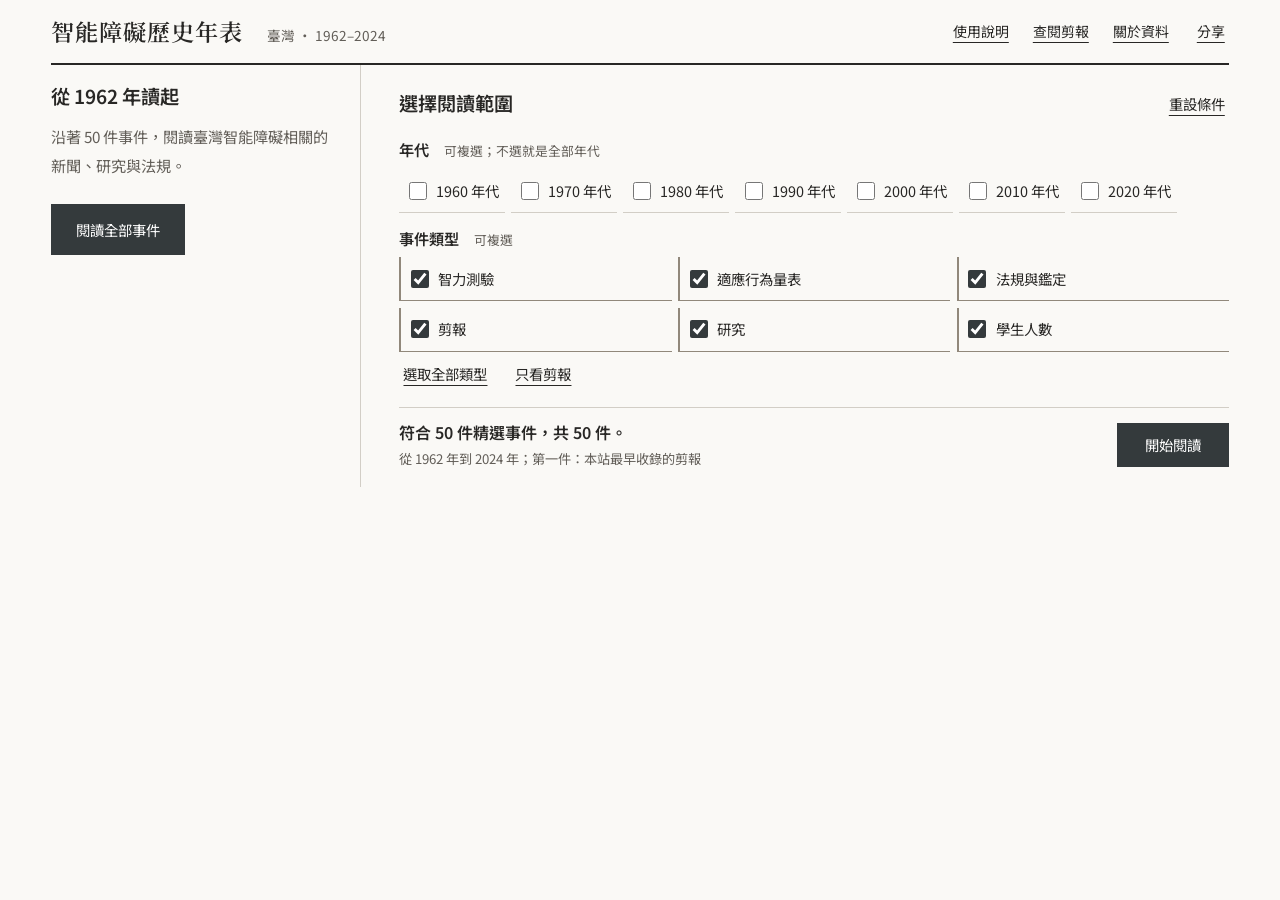
==== commit 3555af0e: "Align reader toolbar controls and move sharing to the site header" ====
--- a/index.html
+++ b/index.html
@@ -330,7 +330,36 @@
 :root { --active: #343a3c; }
 .primary:hover { background: #202628; border-color: #202628; }
 #quickFilters { flex: none; }
-#quickFilters > summary { min-height: 44px; padding: .45rem .25rem; cursor: pointer; font-size: .85rem; text-decoration: underline; text-underline-offset: .3em; }
+/* Native buttons and the disclosure share the same line box and hit area. */
+.reader-actions > button, #quickFilters > summary {
+  display: inline-flex;
+  align-items: center;
+  justify-content: center;
+  min-height: 44px;
+  margin: 0;
+  padding: .45rem .25rem;
+  border: 0;
+  font: 400 .85rem/1.6 var(--sans);
+  white-space: nowrap;
+  cursor: pointer;
+  text-decoration: underline;
+  text-decoration-thickness: 1px;
+  text-underline-offset: .3em;
+}
+#quickFilters > summary { list-style: none; }
+#quickFilters > summary::-webkit-details-marker { display: none; }
+#quickFilters > summary::after {
+  content: "";
+  width: .35rem;
+  height: .35rem;
+  margin-left: .65rem;
+  border-right: 1px solid currentColor;
+  border-bottom: 1px solid currentColor;
+  transform: translateY(-2px) rotate(45deg);
+}
+#quickFilters[open] > summary::after { transform: translateY(1px) rotate(225deg); }
+#quickFilters > summary:hover { color: var(--active); background: var(--subtle); }
+.site-header nav a, .site-header nav button { font-size: .875rem; line-height: 1.6; }
 .reader-actions { position: relative; align-items: center; }
 .quick-filter-fields {
   position: absolute;
@@ -428,7 +457,7 @@
     <h1><a class="brand" href="index.html">智能障礙歷史年表</a></h1>
     <p>臺灣 · 1962–2024</p>
   </div>
-  <nav aria-label="網站"><button type="button" class="text-button" id="startTour">使用說明</button><a href="#clippings" id="navNews">查閱剪報</a><button type="button" class="text-button" id="aboutButton">關於資料</button></nav>
+  <nav aria-label="網站"><button type="button" class="text-button" id="startTour">使用說明</button><a href="#clippings" id="navNews">查閱剪報</a><button type="button" class="text-button" id="aboutButton">關於資料</button><button type="button" class="text-button" id="shareReading">分享</button></nav>
 </header>
 <main id="content" tabindex="-1">
 <section id="selection" aria-labelledby="selectionTitle">
@@ -462,7 +491,6 @@
       </div>
     </details>
       <button type="button" id="openPreferences" aria-haspopup="dialog">閱讀設定</button>
-      <button type="button" id="shareReading">分享</button>
     </div>
   </div>
   <div id="activeFilters" class="active-filters" aria-label="目前篩選條件"></div>
